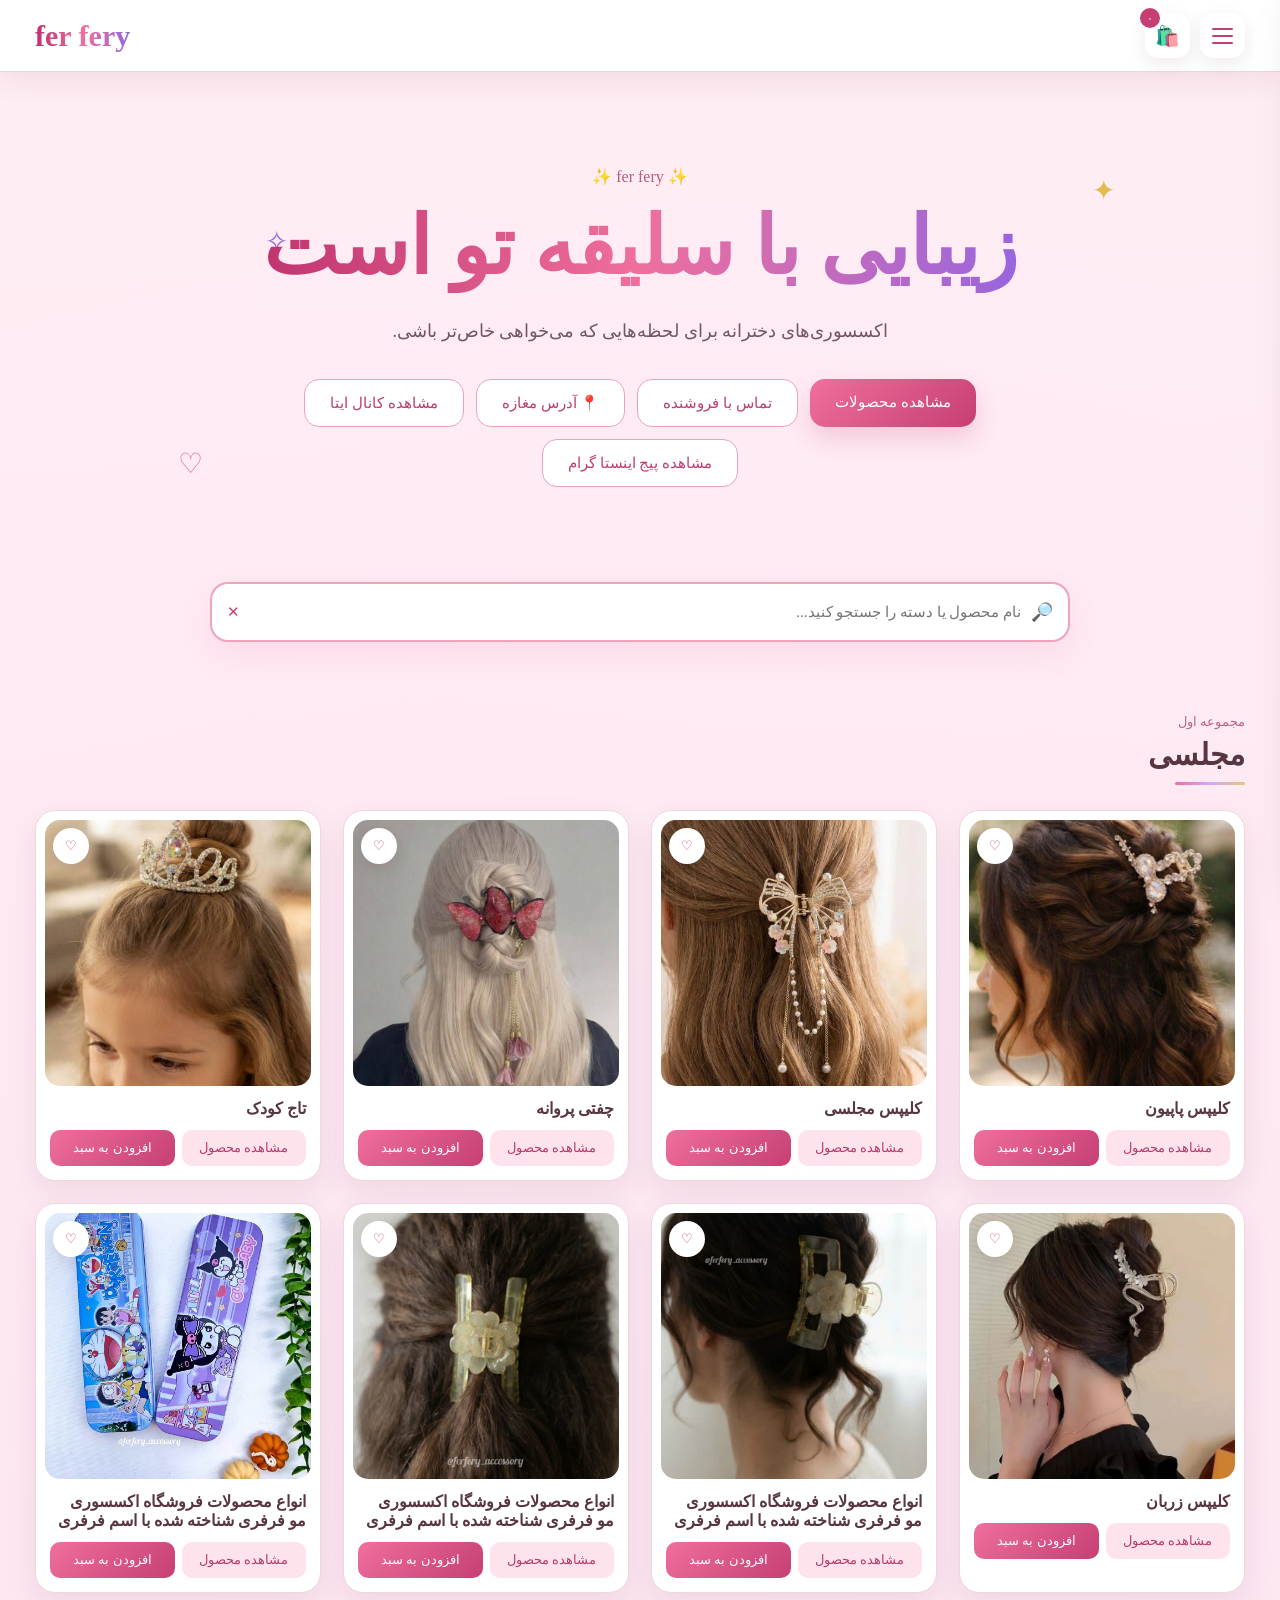
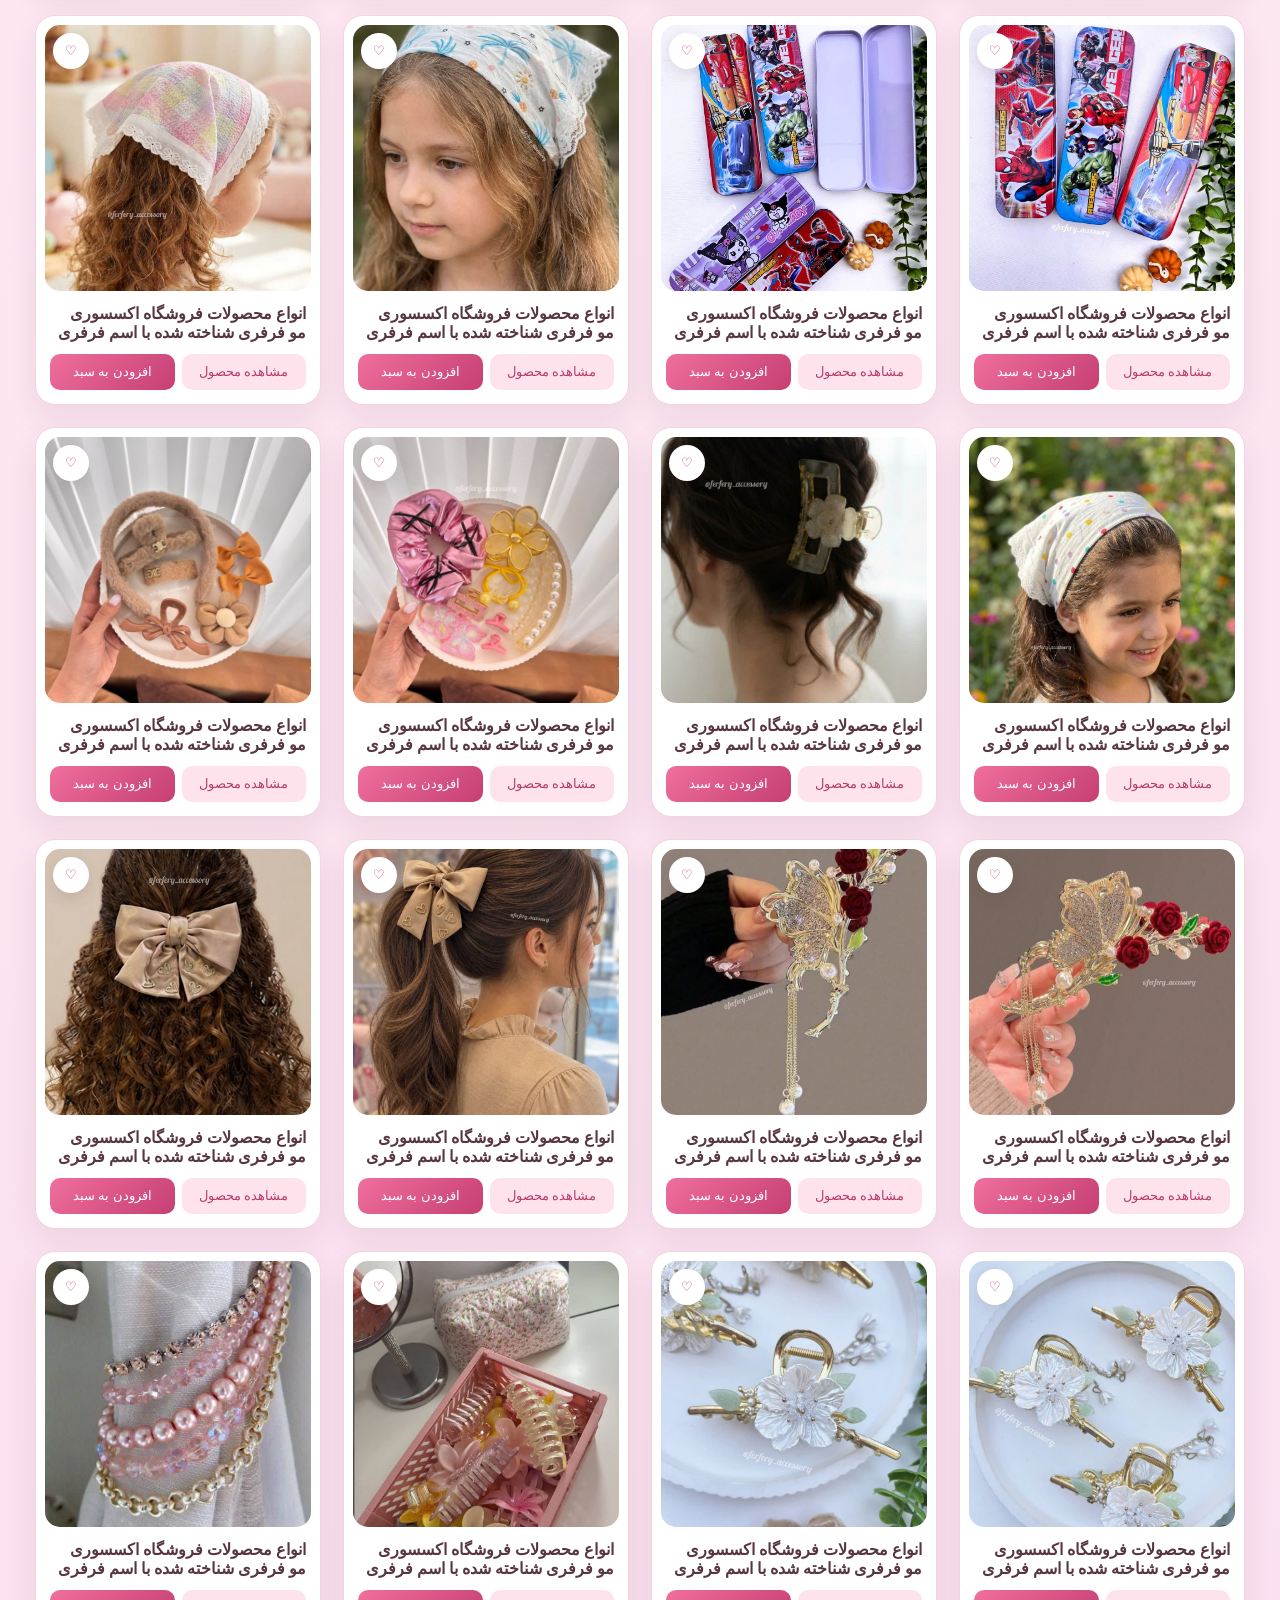
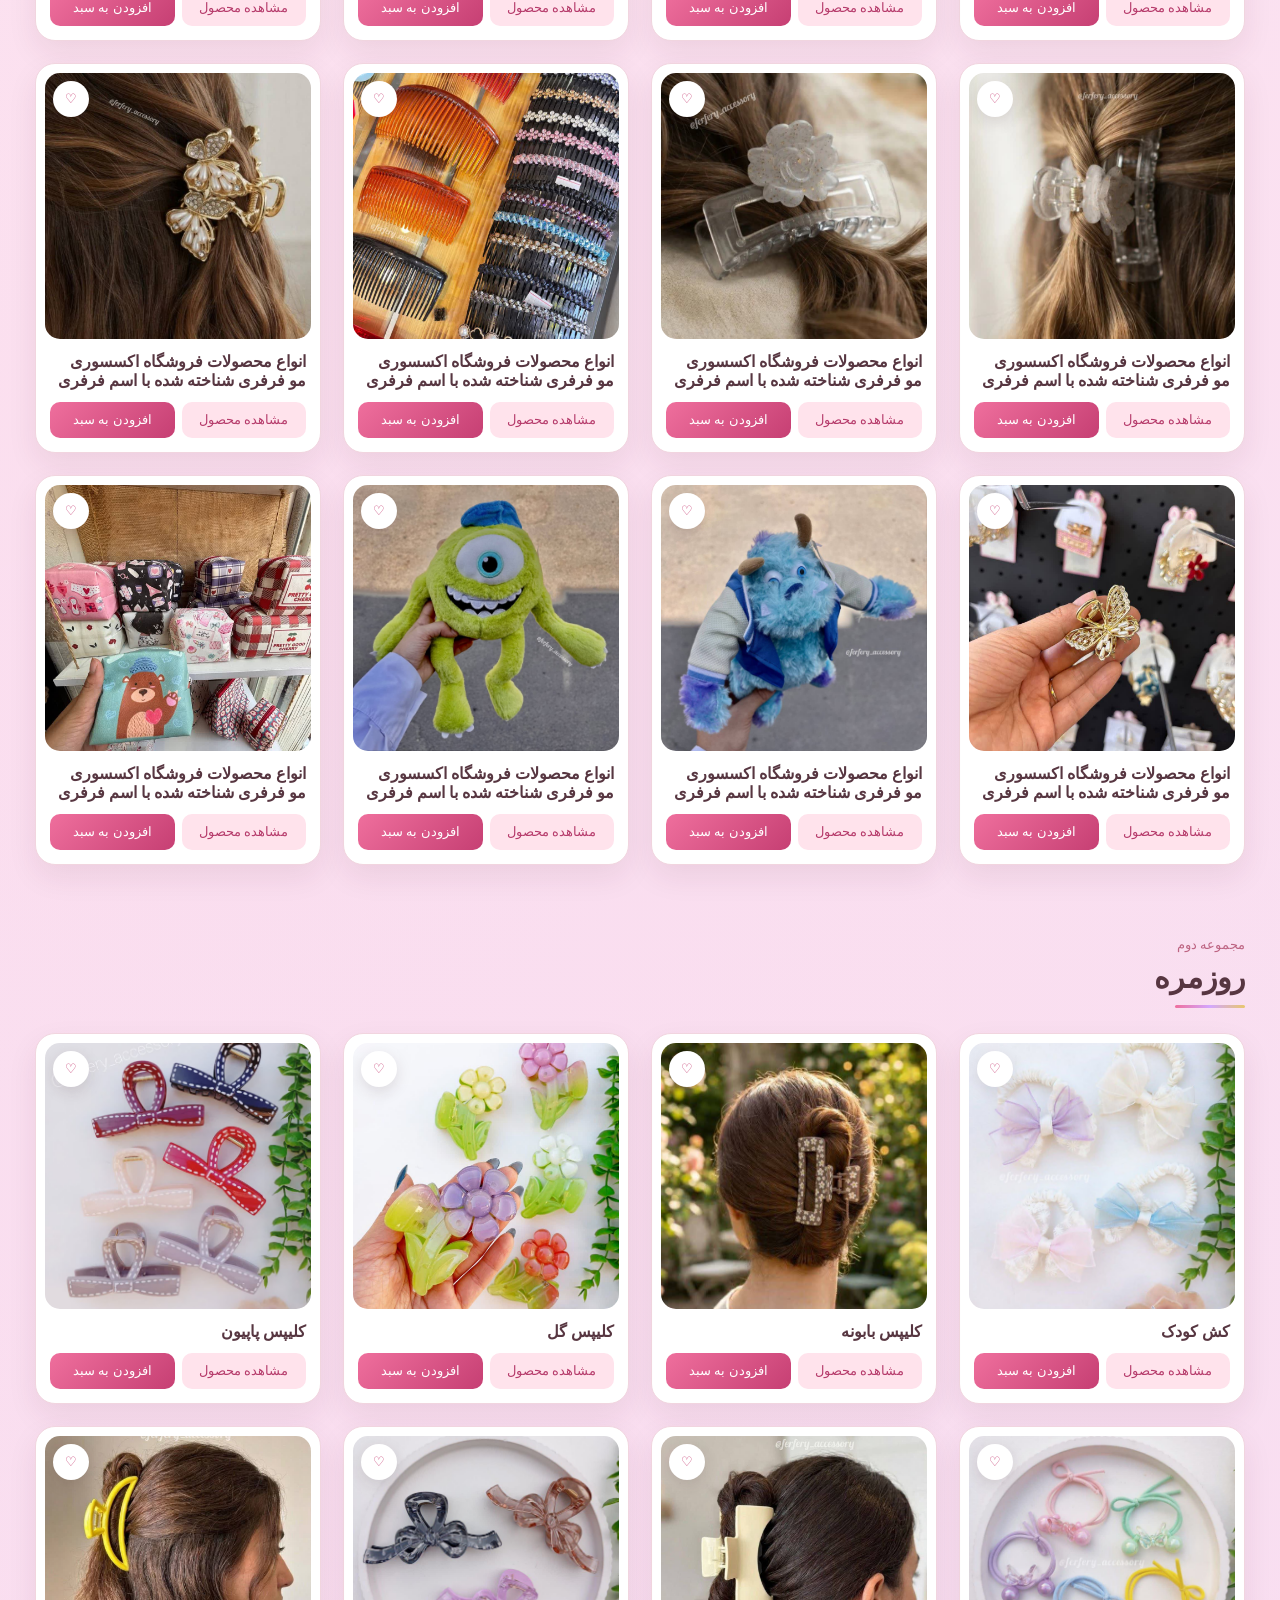
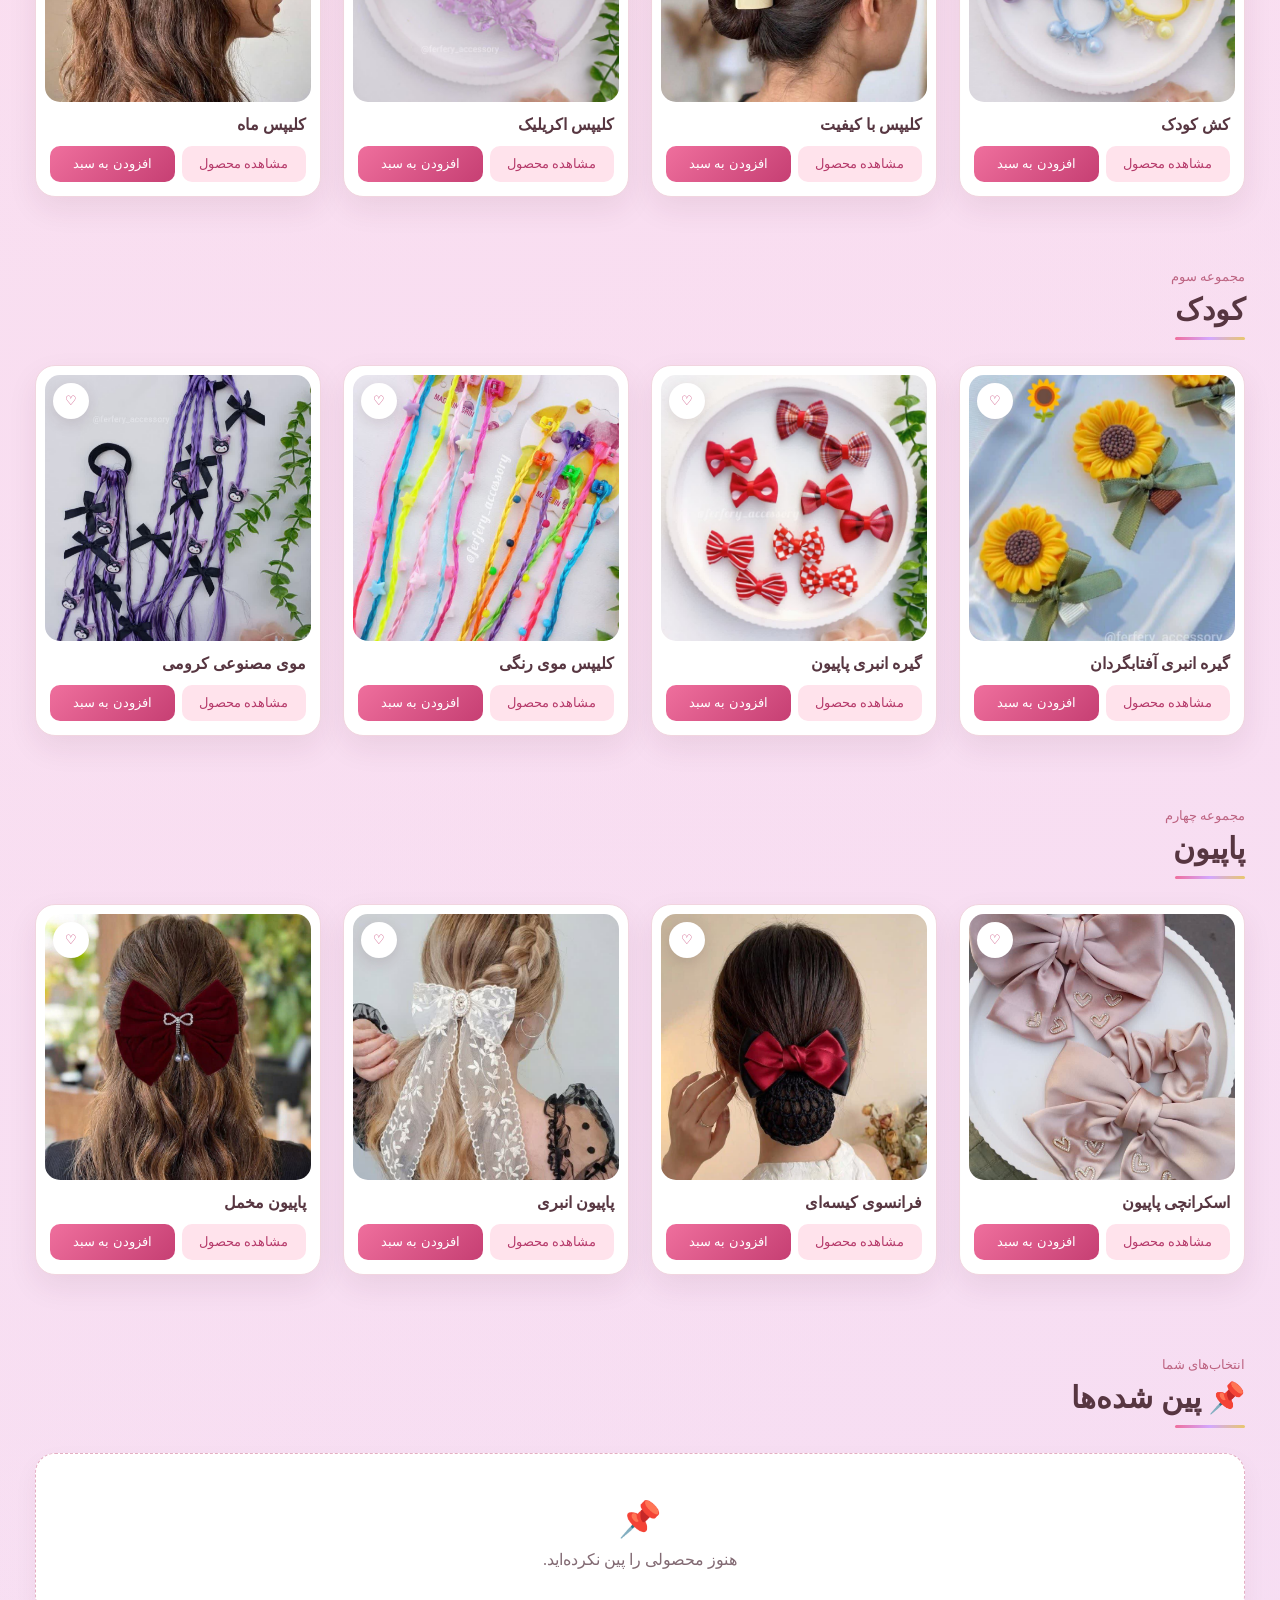
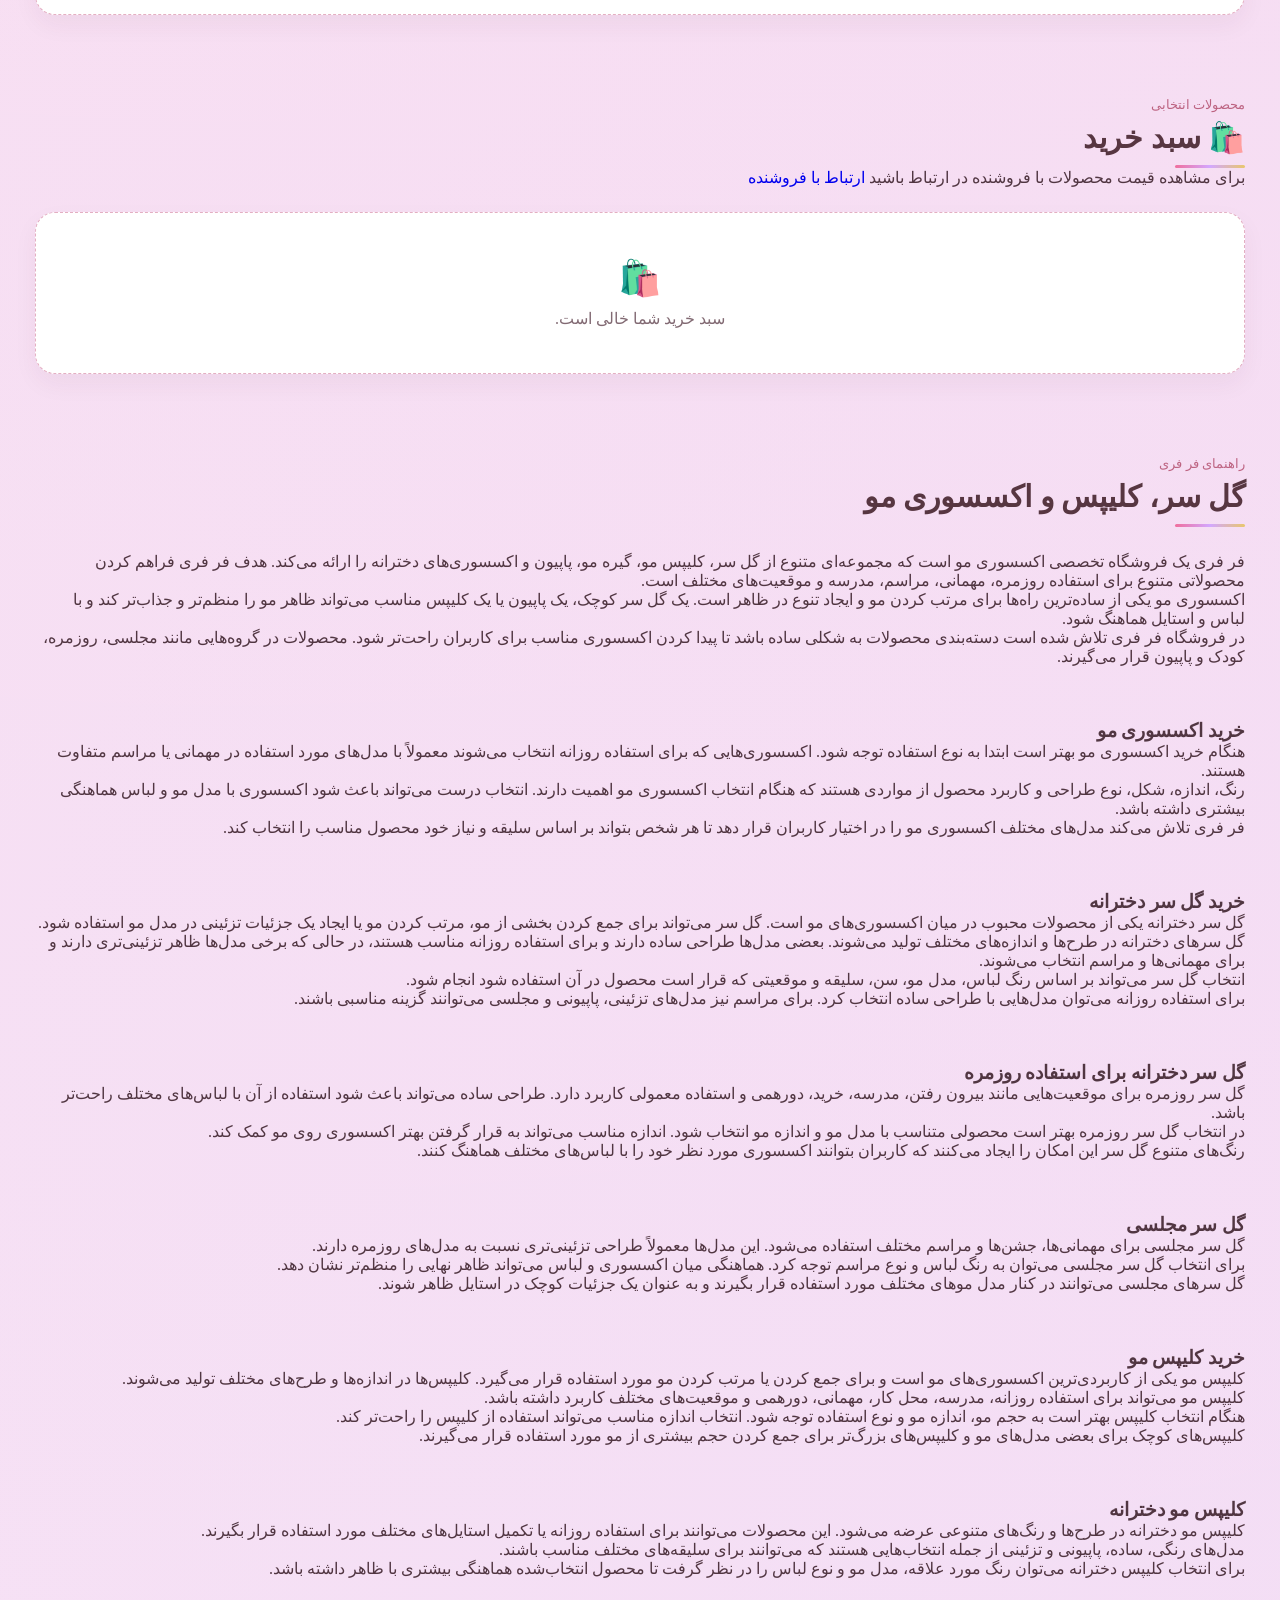
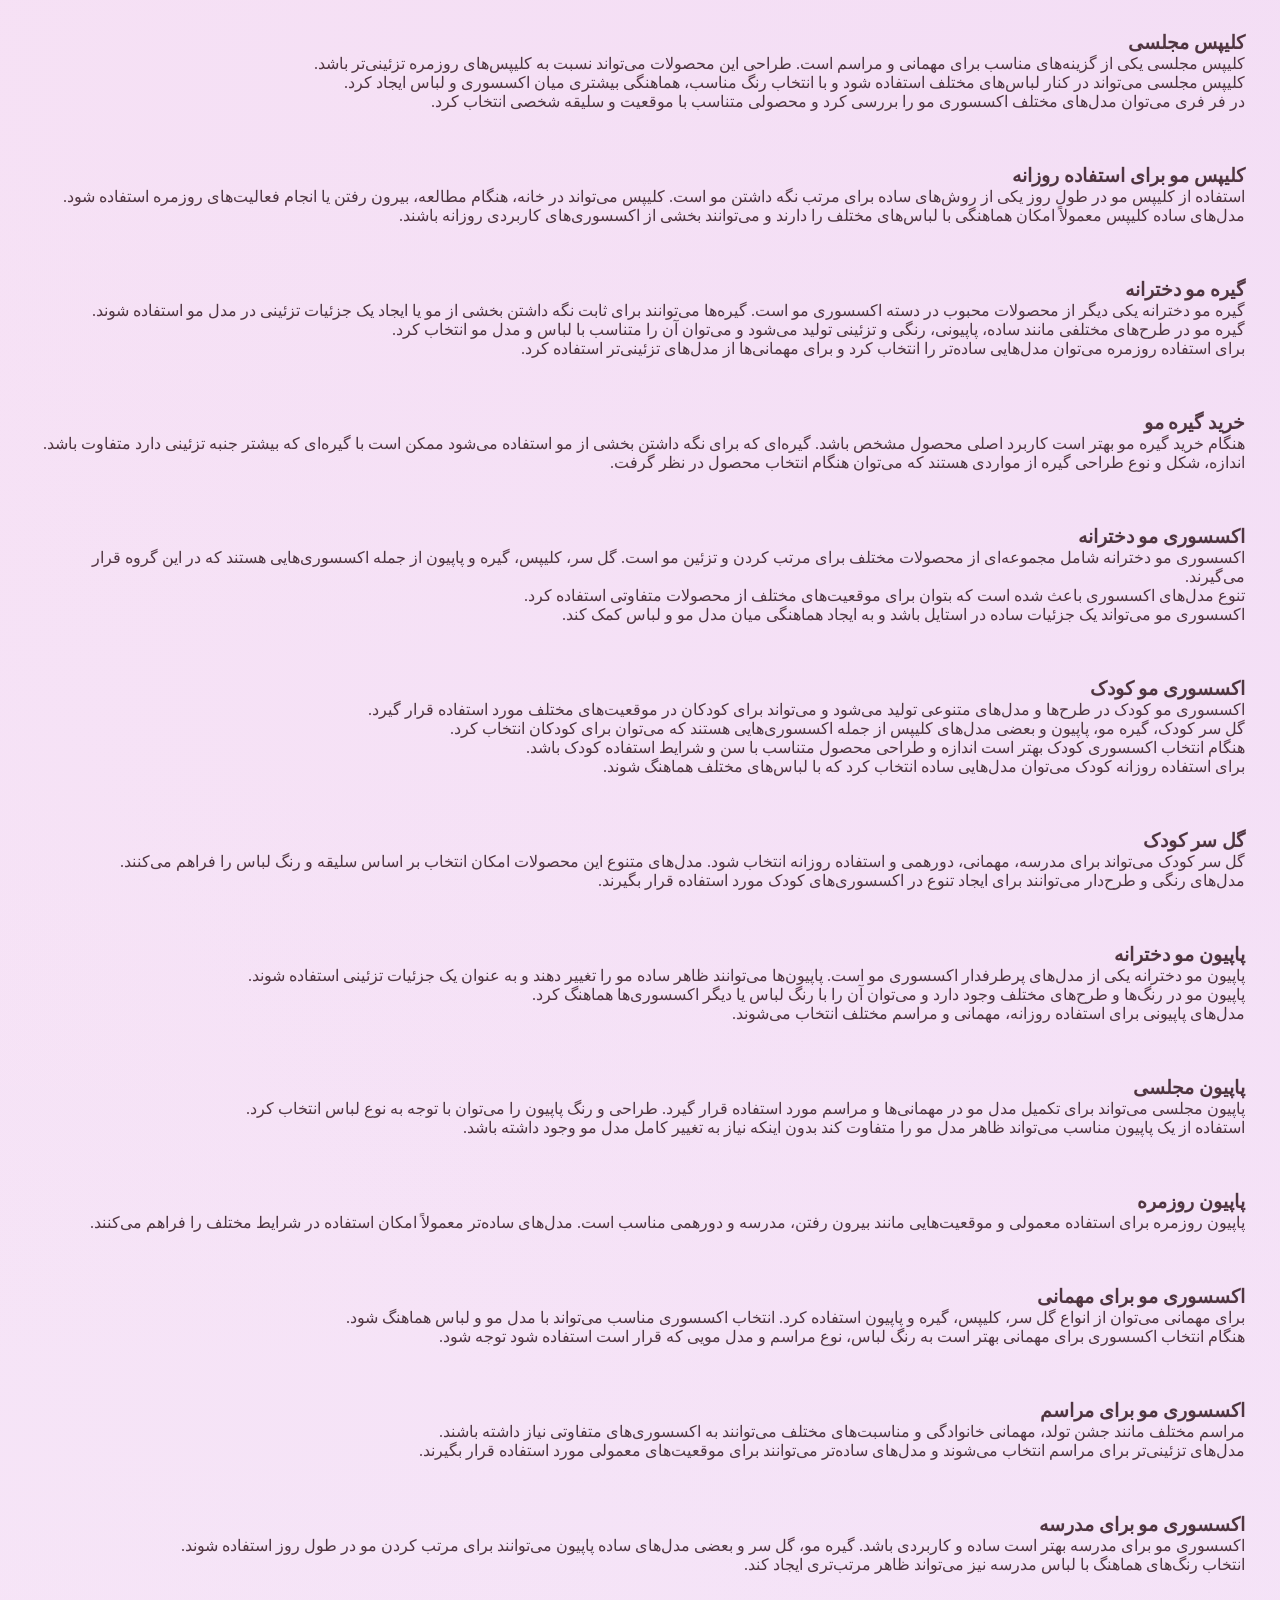
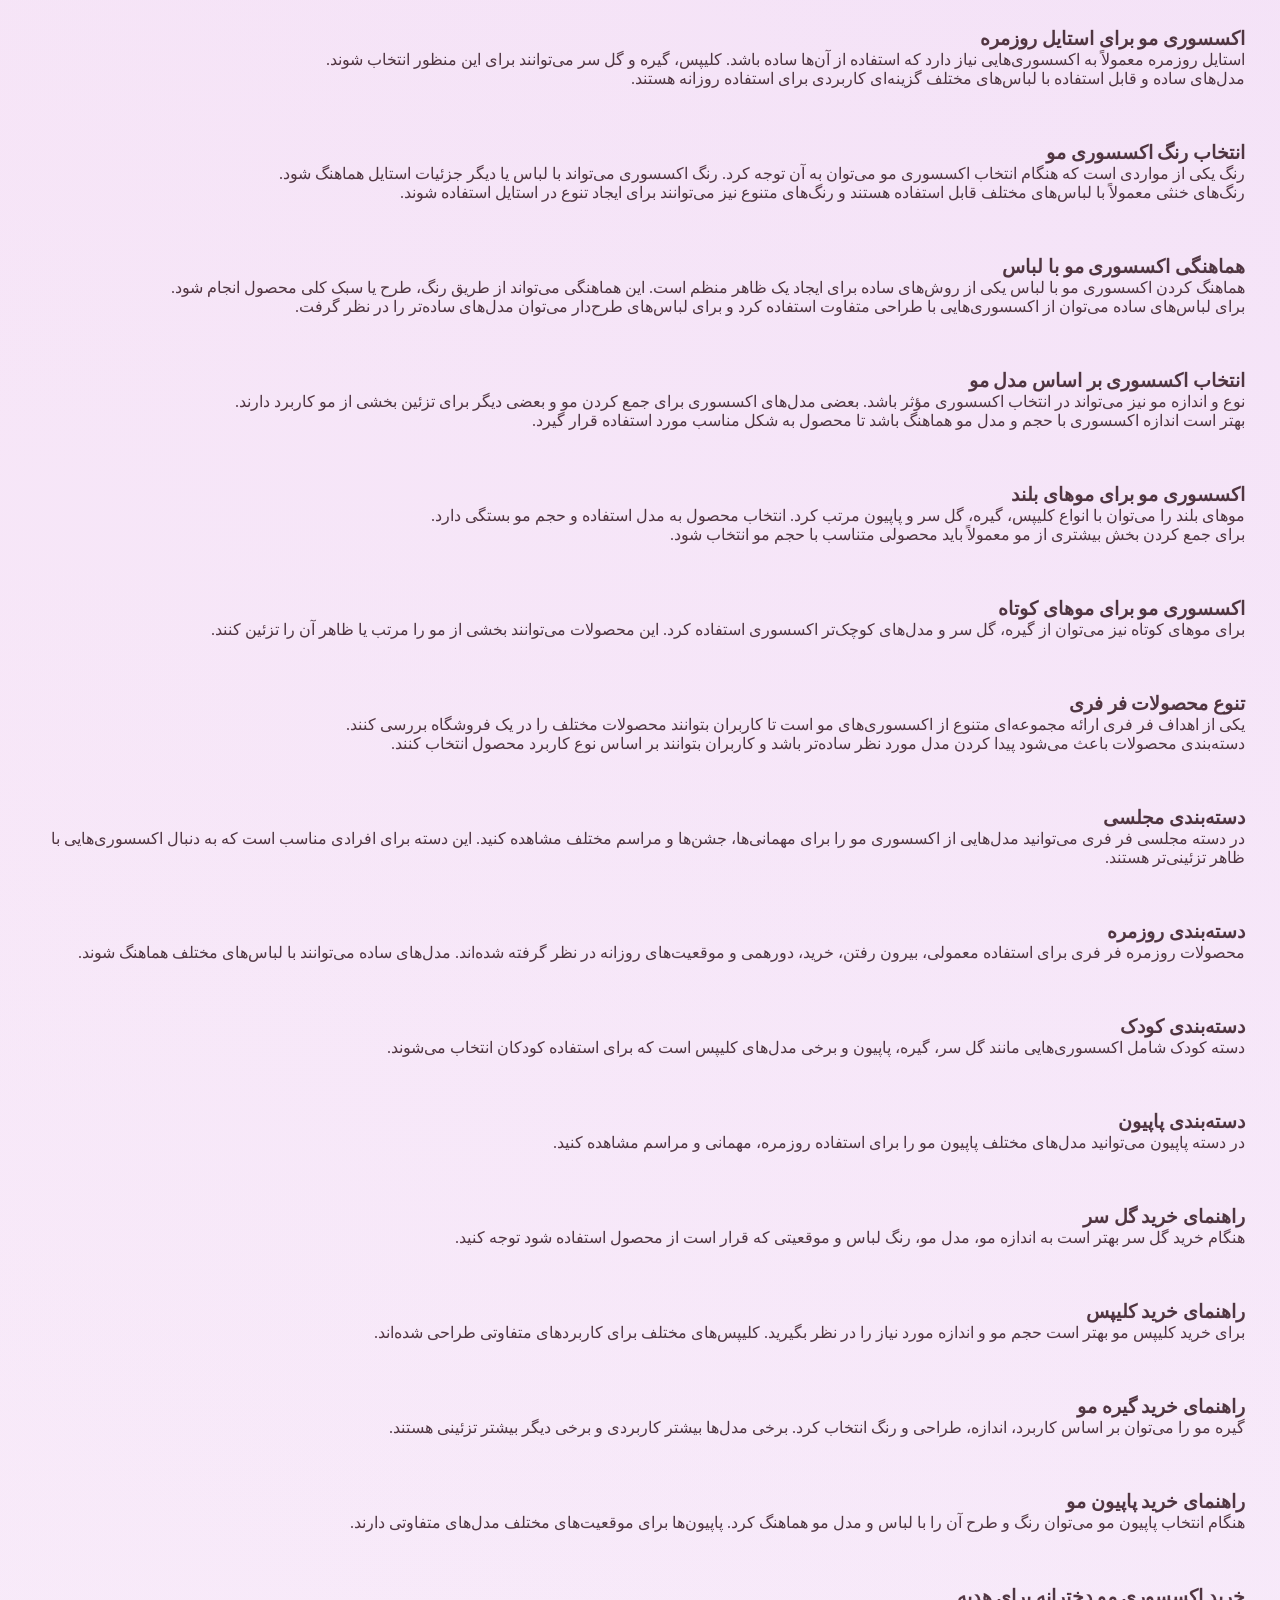
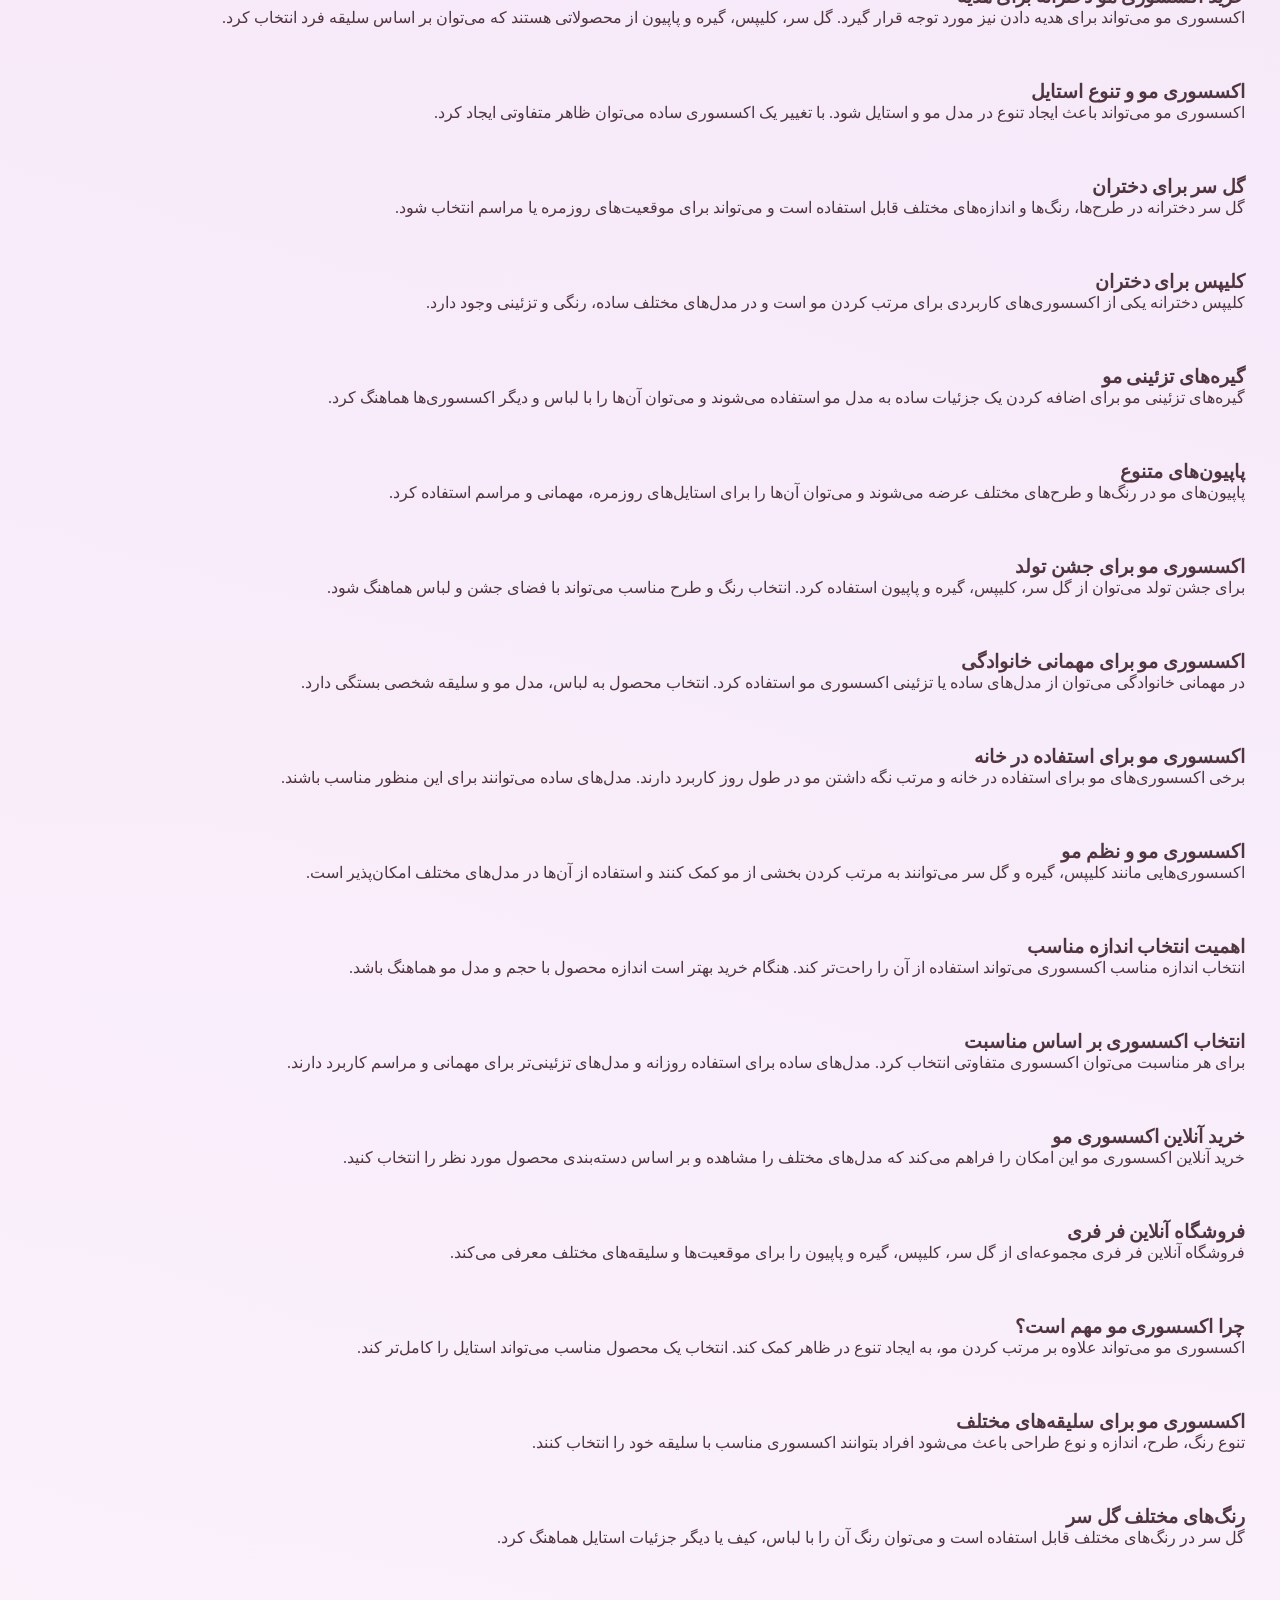
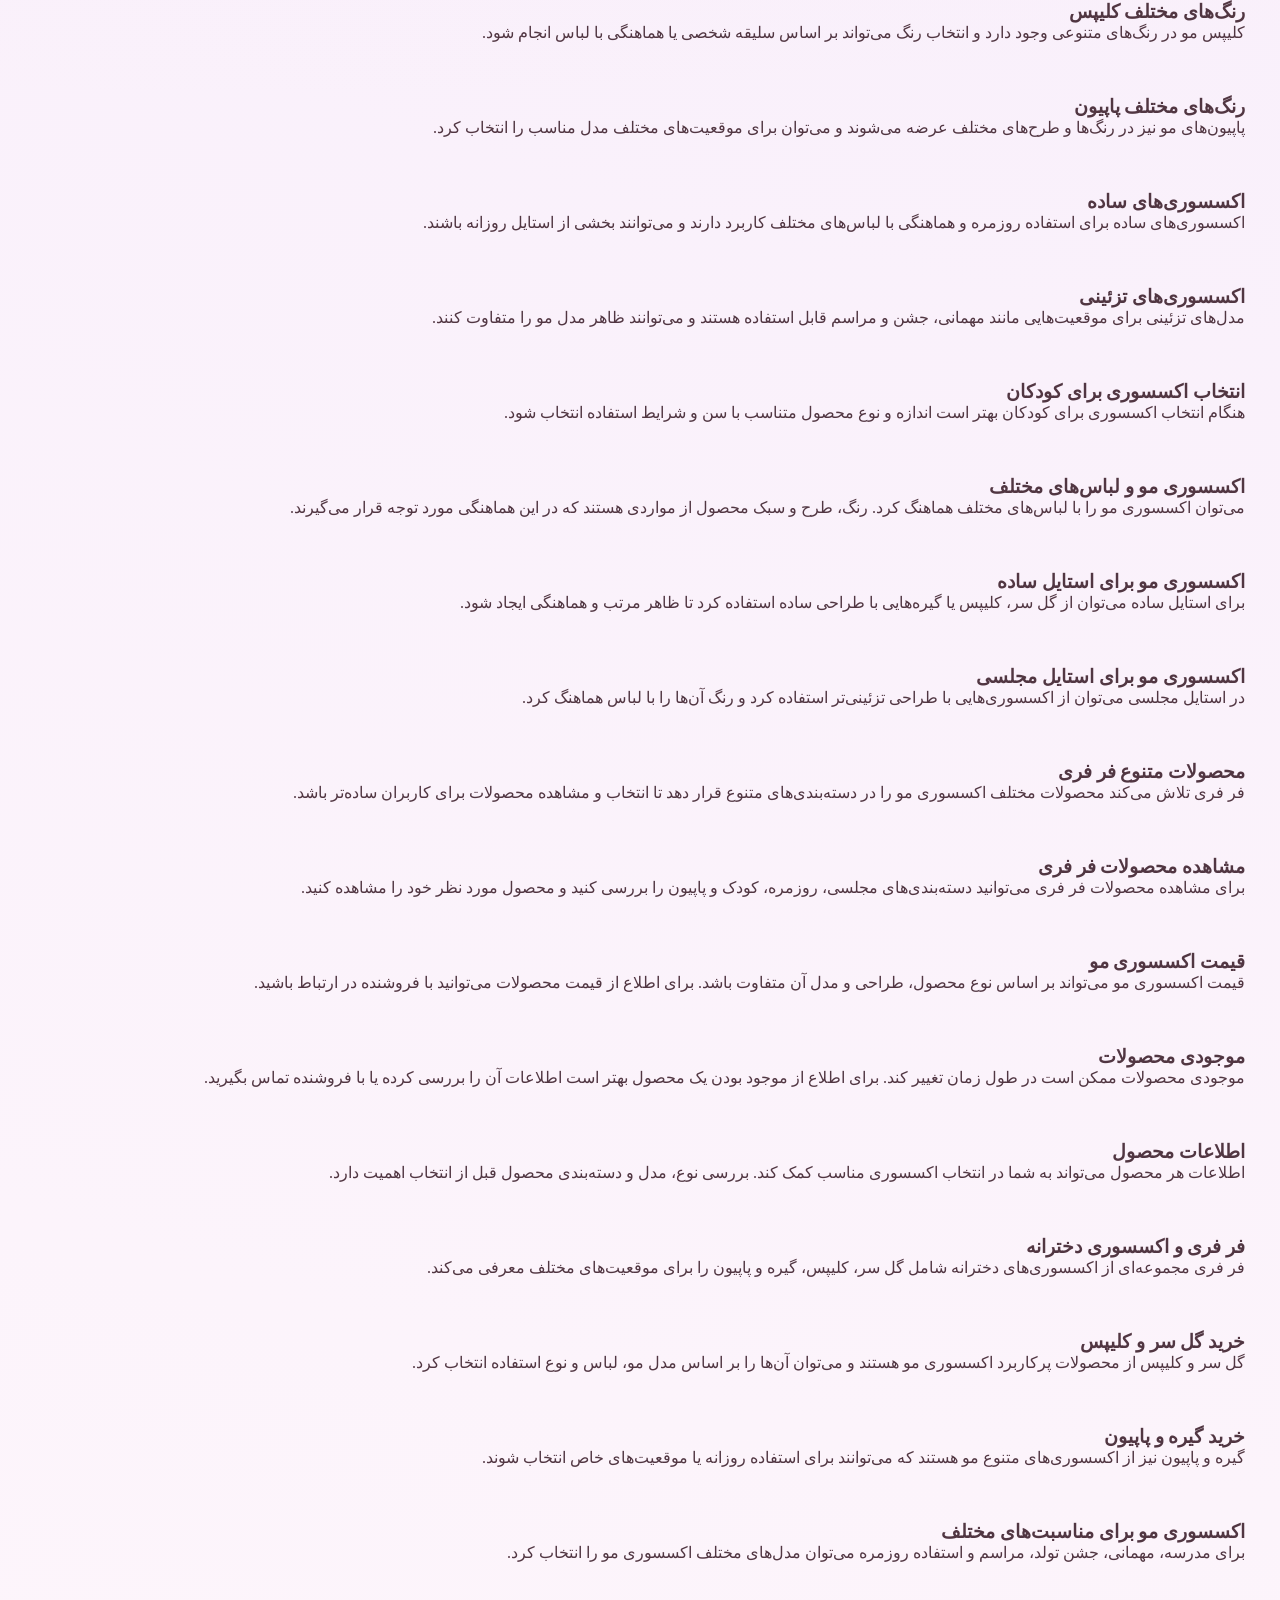
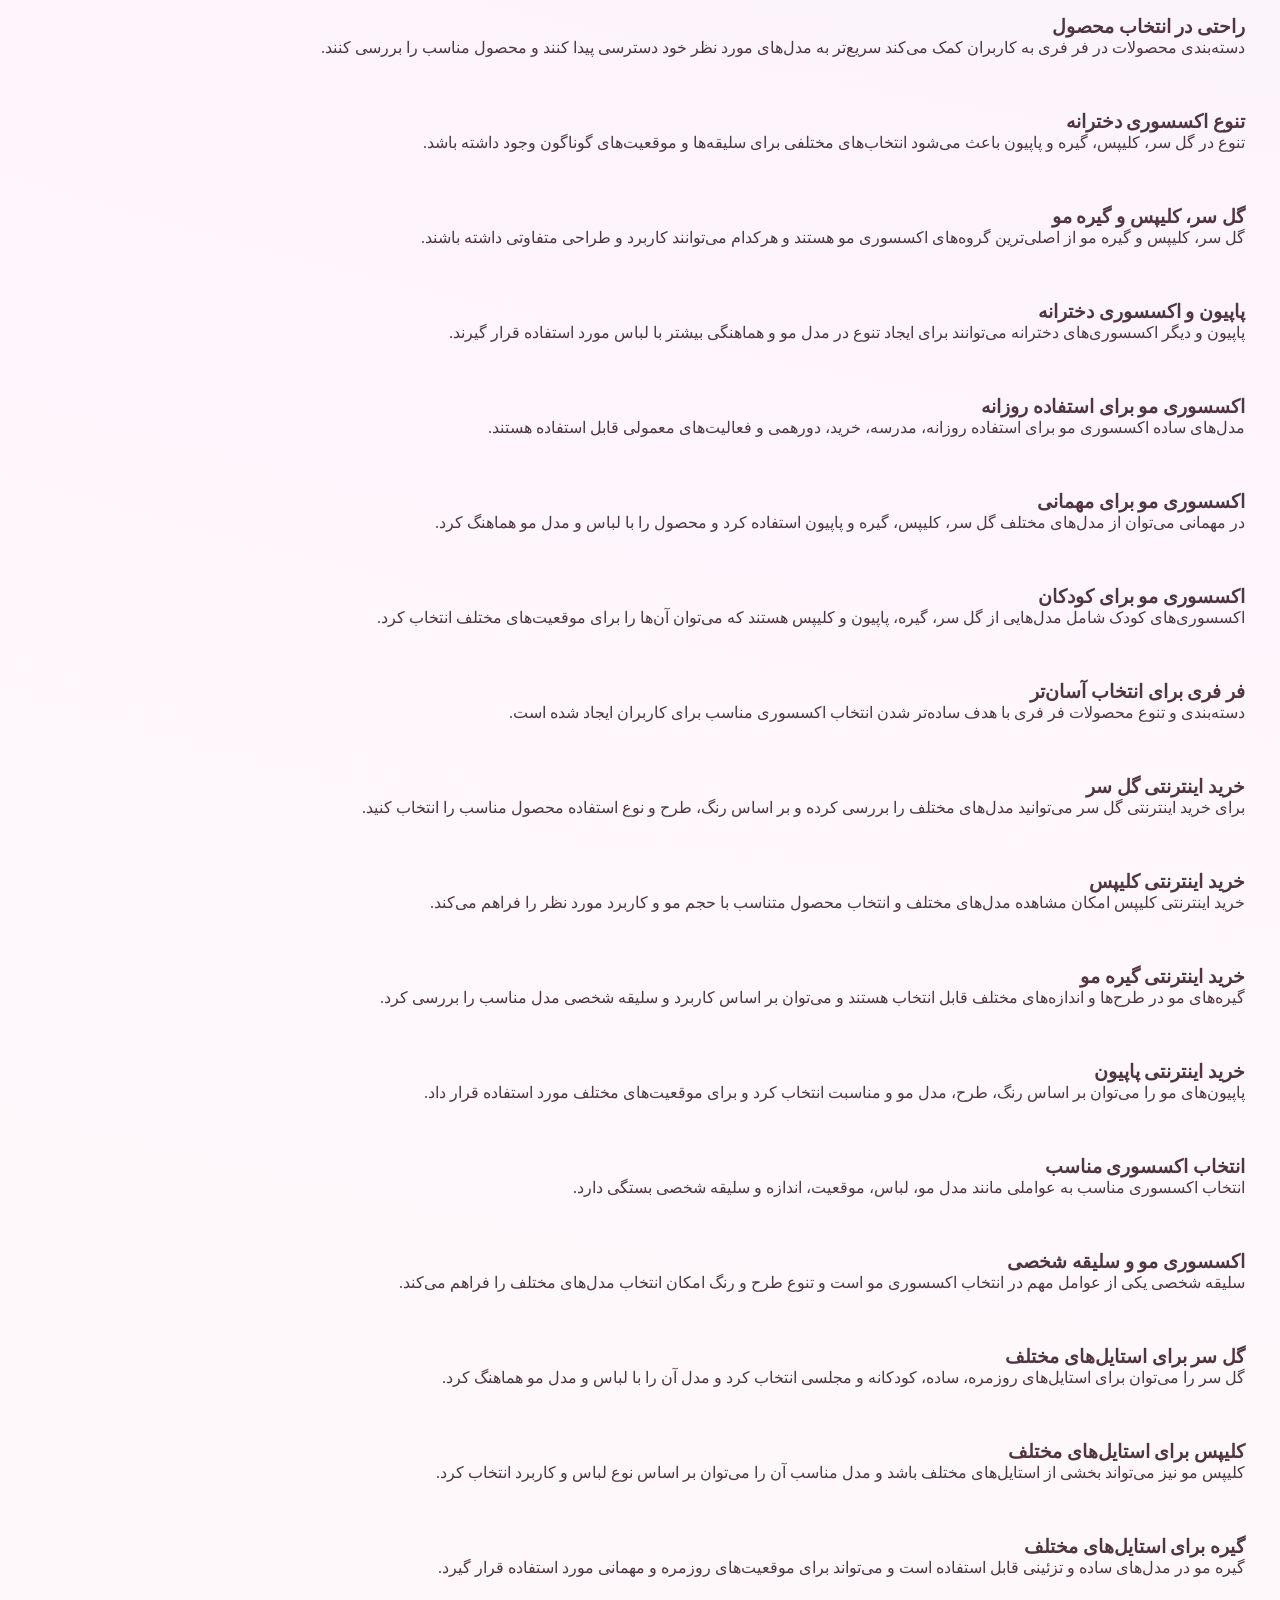
==== index.html @ b242fda7 "Update index.html" ====
<!doctype html>

<html lang="fa" dir="rtl">
  <head>
    <meta charset="UTF-8" />

    <meta
      name="google-site-verification"
      content="ZGyMEgat7gXxbrpZYgUgOczDojLtMx80GL5-FGBv5UA"
    />

    <meta name="viewport" content="width=device-width, initial-scale=1.0" />
 
    <title> فروشگاه فر فری | خرید گل سر، کلیپس و اکسسوری مو فرفری بهترین فروشگاه برای کلیپس و پاپیون</title>

    <meta
      name="description"
      content="فر فری، فروشگاه اکسسوری مو و گل سر دخترانه. مشاهده انواع گل سر، کلیپس مو، گیره مو، پاپیون و اکسسوری‌های مو در مدل‌های مجلسی، روزمره و کودک."
    />

    <meta name="robots" content="index, follow" />

    <meta name="theme-color" content="#ef6f9d" />

    <link rel="stylesheet" href="style.css" />
  </head>

  <body>
    <!-- =========================
       HEADER
  ========================== -->

    <header class="header">
      <nav class="nav">
        <div class="nav-buttons">
          <button
            class="icon-button hamburger"
            id="hamburger"
            aria-label="باز کردن منو"
          >
            <span></span>
            <span></span>
            <span></span>
          </button>

          <button
            class="icon-button cart-button"
            id="cartButton"
            aria-label="سبد خرید"
          >
            🛍️

            <span class="cart-count" id="cartCount"> ۰ </span>
          </button>
        </div>

        <div class="logo">fer fery</div>
      </nav>
    </header>

    <!-- =========================
       SIDE MENU
  ========================== -->

    <div class="overlay" id="overlay"></div>

    <aside class="side-menu" id="sideMenu">
      <div class="menu-top">
        <h2>fer fery</h2>

        <button class="close-menu" id="closeMenu">✕</button>
      </div>

      <div class="menu-links">
        <a class="menu-link" href="#majlesi"> 🎀 مجلسی </a>

        <a class="menu-link" href="#rozmarre"> 🌸 روزمره </a>

        <a class="menu-link" href="#koodak"> 🧸 کودک </a>

        <a class="menu-link" href="#papion"> 🎀 پاپیون </a>

        <div class="menu-divider"></div>

        <a class="menu-link" href="#pinned"> 📌 پین شده‌ها </a>

        <a class="menu-link" href="#cart"> 🛍️ سبد خرید </a>

        <div class="menu-divider"></div>

        <a class="menu-link" href="#address"> 📍 آدرس مغازه </a>

        <a class="menu-link" href="#contact"> 💌 تماس با فروشنده </a>

        <a class="menu-link" href="#eitaa"> 📱 کانال ایتا </a>

        <a class="menu-link" href="#sz"> ارتباط با سازنده </a>
      </div>
    </aside>

    <!-- =========================
       HERO
  ========================== -->

    <section class="hero">
      <div class="decor decor-one">✦</div>

      <div class="decor decor-two">♡</div>

      <div class="decor decor-three">✧</div>

      <div class="hero-content">
        <span class="hero-small"> ✨ fer fery ✨ </span>

        <h1>زیبایی با سلیقه تو است</h1>

        <p>اکسسوری‌های دخترانه برای لحظه‌هایی که می‌خواهی خاص‌تر باشی.</p>

        <div class="hero-buttons">
          <a href="#majlesi" class="hero-btn primary"> مشاهده محصولات </a>

          <a href="#contact" class="hero-btn secondary"> تماس با فروشنده </a>

          <a href="#address" class="hero-btn secondary"> 📍 آدرس مغازه </a>

          <a href="#eitaa" class="hero-btn secondary"> مشاهده کانال ایتا </a>

          <a href="#ens" class="hero-btn secondary"> مشاهده پیج اینستا گرام </a>
        </div>
      </div>
    </section>

    <!-- =========================
       SEARCH
  ========================== -->

    <section class="search-section">
      <div class="search-box">
        <span class="search-icon"> 🔎 </span>

        <input
          id="search"
          type="search"
          placeholder="نام محصول یا دسته را جستجو کنید..."
          autocomplete="off"
        />

        <button
          class="clear-search"
          id="clearSearch"
          aria-label="پاک کردن جستجو"
        >
          ✕
        </button>
      </div>

      <div class="search-results" id="searchResults"></div>
    </section>

    <!-- =========================
       MAIN
  ========================== -->

    <main>
      <!-- =========================
         مجلسی
    ========================== -->

      <section class="products-section" id="majlesi">
        <div class="section-title">
          <small> مجموعه اول </small>

          <h2>مجلسی</h2>
        </div>

        <div class="products-grid" id="majlesiGrid"></div>
      </section>

      <!-- =========================
         روزمره
    ========================== -->

      <section class="products-section" id="rozmarre">
        <div class="section-title">
          <small> مجموعه دوم </small>

          <h2>روزمره</h2>
        </div>

        <div class="products-grid" id="rozmarreGrid"></div>
      </section>

      <!-- =========================
         کودک
    ========================== -->

      <section class="products-section" id="koodak">
        <div class="section-title">
          <small> مجموعه سوم </small>

          <h2>کودک</h2>
        </div>

        <div class="products-grid" id="koodakGrid"></div>
      </section>

      <!-- =========================
         پاپیون
    ========================== -->

      <section class="products-section" id="papion">
        <div class="section-title">
          <small> مجموعه چهارم </small>

          <h2>پاپیون</h2>
        </div>

        <div class="products-grid" id="papionGrid"></div>
      </section>

      <!-- =========================
         PINNED
    ========================== -->

      <section class="special-section" id="pinned">
        <div class="section-title">
          <small> انتخاب‌های شما </small>

          <h2>📌 پین شده‌ها</h2>
        </div>

        <div class="products-grid" id="pinnedGrid"></div>

        <div class="empty" id="emptyPinned">
          <div class="empty-icon">📌</div>

          <p>هنوز محصولی را پین نکرده‌اید.</p>
        </div>
      </section>

      <!-- =========================
         CART
    ========================== -->

      <section class="special-section" id="cart">
        <div class="section-title">
          <small> محصولات انتخابی </small>

          <h2>🛍️ سبد خرید</h2>

          <div class="cart-contact">
            <span> برای مشاهده قیمت محصولات با فروشنده در ارتباط باشید </span>

            <a href="#contact" class="cart-contact-button">
              ارتباط با فروشنده
            </a>
          </div>
        </div>

        <div class="cart-items" id="cartItems"></div>

        <div class="empty" id="emptyCart">
          <div class="empty-icon">🛍️</div>

          <p>سبد خرید شما خالی است.</p>
        </div>
      </section>

      <!-- =========================
         SEO CONTENT
    ========================== -->

      <section class="seo-content" id="seo">
        <div class="section-title">
          <small> راهنمای فر فری </small>

          <h2>گل سر، کلیپس و اکسسوری مو</h2>
        </div>

        <div class="seo-text">
          <p>
            فر فری یک فروشگاه تخصصی اکسسوری مو است که مجموعه‌ای متنوع از گل سر،
            کلیپس مو، گیره مو، پاپیون و اکسسوری‌های دخترانه را ارائه می‌کند. هدف
            فر فری فراهم کردن محصولاتی متنوع برای استفاده روزمره، مهمانی، مراسم،
            مدرسه و موقعیت‌های مختلف است.
          </p>

          <p>
            اکسسوری مو یکی از ساده‌ترین راه‌ها برای مرتب کردن مو و ایجاد تنوع در
            ظاهر است. یک گل سر کوچک، یک پاپیون یا یک کلیپس مناسب می‌تواند ظاهر
            مو را منظم‌تر و جذاب‌تر کند و با لباس و استایل هماهنگ شود.
          </p>

          <p>
            در فروشگاه فر فری تلاش شده است دسته‌بندی محصولات به شکلی ساده باشد
            تا پیدا کردن اکسسوری مناسب برای کاربران راحت‌تر شود. محصولات در
            گروه‌هایی مانند مجلسی، روزمره، کودک و پاپیون قرار می‌گیرند.
          </p>
          <br /><br /><br />
          <h3>خرید اکسسوری مو</h3>

          <p>
            هنگام خرید اکسسوری مو بهتر است ابتدا به نوع استفاده توجه شود.
            اکسسوری‌هایی که برای استفاده روزانه انتخاب می‌شوند معمولاً با
            مدل‌های مورد استفاده در مهمانی یا مراسم متفاوت هستند.
          </p>

          <p>
            رنگ، اندازه، شکل، نوع طراحی و کاربرد محصول از مواردی هستند که هنگام
            انتخاب اکسسوری مو اهمیت دارند. انتخاب درست می‌تواند باعث شود اکسسوری
            با مدل مو و لباس هماهنگی بیشتری داشته باشد.
          </p>

          <p>
            فر فری تلاش می‌کند مدل‌های مختلف اکسسوری مو را در اختیار کاربران
            قرار دهد تا هر شخص بتواند بر اساس سلیقه و نیاز خود محصول مناسب را
            انتخاب کند.
          </p>
          <br /><br /><br />
          <h3>خرید گل سر دخترانه</h3>

          <p>
            گل سر دخترانه یکی از محصولات محبوب در میان اکسسوری‌های مو است. گل سر
            می‌تواند برای جمع کردن بخشی از مو، مرتب کردن مو یا ایجاد یک جزئیات
            تزئینی در مدل مو استفاده شود.
          </p>

          <p>
            گل سرهای دخترانه در طرح‌ها و اندازه‌های مختلف تولید می‌شوند. بعضی
            مدل‌ها طراحی ساده دارند و برای استفاده روزانه مناسب هستند، در حالی
            که برخی مدل‌ها ظاهر تزئینی‌تری دارند و برای مهمانی‌ها و مراسم انتخاب
            می‌شوند.
          </p>

          <p>
            انتخاب گل سر می‌تواند بر اساس رنگ لباس، مدل مو، سن، سلیقه و موقعیتی
            که قرار است محصول در آن استفاده شود انجام شود.
          </p>

          <p>
            برای استفاده روزانه می‌توان مدل‌هایی با طراحی ساده انتخاب کرد. برای
            مراسم نیز مدل‌های تزئینی، پاپیونی و مجلسی می‌توانند گزینه مناسبی
            باشند.
          </p>
          <br /><br /><br />
          <h3>گل سر دخترانه برای استفاده روزمره</h3>

          <p>
            گل سر روزمره برای موقعیت‌هایی مانند بیرون رفتن، مدرسه، خرید، دورهمی
            و استفاده معمولی کاربرد دارد. طراحی ساده می‌تواند باعث شود استفاده
            از آن با لباس‌های مختلف راحت‌تر باشد.
          </p>

          <p>
            در انتخاب گل سر روزمره بهتر است محصولی متناسب با مدل مو و اندازه مو
            انتخاب شود. اندازه مناسب می‌تواند به قرار گرفتن بهتر اکسسوری روی مو
            کمک کند.
          </p>

          <p>
            رنگ‌های متنوع گل سر این امکان را ایجاد می‌کنند که کاربران بتوانند
            اکسسوری مورد نظر خود را با لباس‌های مختلف هماهنگ کنند.
          </p>
          <br /><br /><br />
          <h3>گل سر مجلسی</h3>

          <p>
            گل سر مجلسی برای مهمانی‌ها، جشن‌ها و مراسم مختلف استفاده می‌شود. این
            مدل‌ها معمولاً طراحی تزئینی‌تری نسبت به مدل‌های روزمره دارند.
          </p>

          <p>
            برای انتخاب گل سر مجلسی می‌توان به رنگ لباس و نوع مراسم توجه کرد.
            هماهنگی میان اکسسوری و لباس می‌تواند ظاهر نهایی را منظم‌تر نشان دهد.
          </p>

          <p>
            گل سرهای مجلسی می‌توانند در کنار مدل موهای مختلف مورد استفاده قرار
            بگیرند و به عنوان یک جزئیات کوچک در استایل ظاهر شوند.
          </p>
          <br /><br /><br />
          <h3>خرید کلیپس مو</h3>

          <p>
            کلیپس مو یکی از کاربردی‌ترین اکسسوری‌های مو است و برای جمع کردن یا
            مرتب کردن مو مورد استفاده قرار می‌گیرد. کلیپس‌ها در اندازه‌ها و
            طرح‌های مختلف تولید می‌شوند.
          </p>

          <p>
            کلیپس مو می‌تواند برای استفاده روزانه، مدرسه، محل کار، مهمانی،
            دورهمی و موقعیت‌های مختلف کاربرد داشته باشد.
          </p>

          <p>
            هنگام انتخاب کلیپس بهتر است به حجم مو، اندازه مو و نوع استفاده توجه
            شود. انتخاب اندازه مناسب می‌تواند استفاده از کلیپس را راحت‌تر کند.
          </p>

          <p>
            کلیپس‌های کوچک برای بعضی مدل‌های مو و کلیپس‌های بزرگ‌تر برای جمع
            کردن حجم بیشتری از مو مورد استفاده قرار می‌گیرند.
          </p>
          <br /><br /><br />
          <h3>کلیپس مو دخترانه</h3>

          <p>
            کلیپس مو دخترانه در طرح‌ها و رنگ‌های متنوعی عرضه می‌شود. این محصولات
            می‌توانند برای استفاده روزانه یا تکمیل استایل‌های مختلف مورد استفاده
            قرار بگیرند.
          </p>

          <p>
            مدل‌های رنگی، ساده، پاپیونی و تزئینی از جمله انتخاب‌هایی هستند که
            می‌توانند برای سلیقه‌های مختلف مناسب باشند.
          </p>

          <p>
            برای انتخاب کلیپس دخترانه می‌توان رنگ مورد علاقه، مدل مو و نوع لباس
            را در نظر گرفت تا محصول انتخاب‌شده هماهنگی بیشتری با ظاهر داشته
            باشد.
          </p>
          <br /><br /><br />
          <h3>کلیپس مجلسی</h3>

          <p>
            کلیپس مجلسی یکی از گزینه‌های مناسب برای مهمانی و مراسم است. طراحی
            این محصولات می‌تواند نسبت به کلیپس‌های روزمره تزئینی‌تر باشد.
          </p>

          <p>
            کلیپس مجلسی می‌تواند در کنار لباس‌های مختلف استفاده شود و با انتخاب
            رنگ مناسب، هماهنگی بیشتری میان اکسسوری و لباس ایجاد کرد.
          </p>

          <p>
            در فر فری می‌توان مدل‌های مختلف اکسسوری مو را بررسی کرد و محصولی
            متناسب با موقعیت و سلیقه شخصی انتخاب کرد.
          </p>
          <br /><br /><br />
          <h3>کلیپس مو برای استفاده روزانه</h3>

          <p>
            استفاده از کلیپس مو در طول روز یکی از روش‌های ساده برای مرتب نگه
            داشتن مو است. کلیپس می‌تواند در خانه، هنگام مطالعه، بیرون رفتن یا
            انجام فعالیت‌های روزمره استفاده شود.
          </p>

          <p>
            مدل‌های ساده کلیپس معمولاً امکان هماهنگی با لباس‌های مختلف را دارند
            و می‌توانند بخشی از اکسسوری‌های کاربردی روزانه باشند.
          </p>
          <br /><br /><br />
          <h3>گیره مو دخترانه</h3>

          <p>
            گیره مو دخترانه یکی دیگر از محصولات محبوب در دسته اکسسوری مو است.
            گیره‌ها می‌توانند برای ثابت نگه داشتن بخشی از مو یا ایجاد یک جزئیات
            تزئینی در مدل مو استفاده شوند.
          </p>

          <p>
            گیره مو در طرح‌های مختلفی مانند ساده، پاپیونی، رنگی و تزئینی تولید
            می‌شود و می‌توان آن را متناسب با لباس و مدل مو انتخاب کرد.
          </p>

          <p>
            برای استفاده روزمره می‌توان مدل‌هایی ساده‌تر را انتخاب کرد و برای
            مهمانی‌ها از مدل‌های تزئینی‌تر استفاده کرد.
          </p>
          <br /><br /><br />
          <h3>خرید گیره مو</h3>

          <p>
            هنگام خرید گیره مو بهتر است کاربرد اصلی محصول مشخص باشد. گیره‌ای که
            برای نگه داشتن بخشی از مو استفاده می‌شود ممکن است با گیره‌ای که
            بیشتر جنبه تزئینی دارد متفاوت باشد.
          </p>

          <p>
            اندازه، شکل و نوع طراحی گیره از مواردی هستند که می‌توان هنگام انتخاب
            محصول در نظر گرفت.
          </p>
          <br /><br /><br />
          <h3>اکسسوری مو دخترانه</h3>

          <p>
            اکسسوری مو دخترانه شامل مجموعه‌ای از محصولات مختلف برای مرتب کردن و
            تزئین مو است. گل سر، کلیپس، گیره و پاپیون از جمله اکسسوری‌هایی هستند
            که در این گروه قرار می‌گیرند.
          </p>

          <p>
            تنوع مدل‌های اکسسوری باعث شده است که بتوان برای موقعیت‌های مختلف از
            محصولات متفاوتی استفاده کرد.
          </p>

          <p>
            اکسسوری مو می‌تواند یک جزئیات ساده در استایل باشد و به ایجاد هماهنگی
            میان مدل مو و لباس کمک کند.
          </p>
          <br /><br /><br />
          <h3>اکسسوری مو کودک</h3>

          <p>
            اکسسوری مو کودک در طرح‌ها و مدل‌های متنوعی تولید می‌شود و می‌تواند
            برای کودکان در موقعیت‌های مختلف مورد استفاده قرار گیرد.
          </p>

          <p>
            گل سر کودک، گیره مو، پاپیون و بعضی مدل‌های کلیپس از جمله
            اکسسوری‌هایی هستند که می‌توان برای کودکان انتخاب کرد.
          </p>

          <p>
            هنگام انتخاب اکسسوری کودک بهتر است اندازه و طراحی محصول متناسب با سن
            و شرایط استفاده کودک باشد.
          </p>

          <p>
            برای استفاده روزانه کودک می‌توان مدل‌هایی ساده انتخاب کرد که با
            لباس‌های مختلف هماهنگ شوند.
          </p>
          <br /><br /><br />
          <h3>گل سر کودک</h3>

          <p>
            گل سر کودک می‌تواند برای مدرسه، مهمانی، دورهمی و استفاده روزانه
            انتخاب شود. مدل‌های متنوع این محصولات امکان انتخاب بر اساس سلیقه و
            رنگ لباس را فراهم می‌کنند.
          </p>

          <p>
            مدل‌های رنگی و طرح‌دار می‌توانند برای ایجاد تنوع در اکسسوری‌های کودک
            مورد استفاده قرار بگیرند.
          </p>
          <br /><br /><br />
          <h3>پاپیون مو دخترانه</h3>

          <p>
            پاپیون مو دخترانه یکی از مدل‌های پرطرفدار اکسسوری مو است. پاپیون‌ها
            می‌توانند ظاهر ساده مو را تغییر دهند و به عنوان یک جزئیات تزئینی
            استفاده شوند.
          </p>

          <p>
            پاپیون مو در رنگ‌ها و طرح‌های مختلف وجود دارد و می‌توان آن را با رنگ
            لباس یا دیگر اکسسوری‌ها هماهنگ کرد.
          </p>

          <p>
            مدل‌های پاپیونی برای استفاده روزانه، مهمانی و مراسم مختلف انتخاب
            می‌شوند.
          </p>
          <br /><br /><br />
          <h3>پاپیون مجلسی</h3>

          <p>
            پاپیون مجلسی می‌تواند برای تکمیل مدل مو در مهمانی‌ها و مراسم مورد
            استفاده قرار گیرد. طراحی و رنگ پاپیون را می‌توان با توجه به نوع لباس
            انتخاب کرد.
          </p>

          <p>
            استفاده از یک پاپیون مناسب می‌تواند ظاهر مدل مو را متفاوت کند بدون
            اینکه نیاز به تغییر کامل مدل مو وجود داشته باشد.
          </p>
          <br /><br /><br />
          <h3>پاپیون روزمره</h3>

          <p>
            پاپیون روزمره برای استفاده معمولی و موقعیت‌هایی مانند بیرون رفتن،
            مدرسه و دورهمی مناسب است. مدل‌های ساده‌تر معمولاً امکان استفاده در
            شرایط مختلف را فراهم می‌کنند.
          </p>
          <br /><br /><br />
          <h3>اکسسوری مو برای مهمانی</h3>

          <p>
            برای مهمانی می‌توان از انواع گل سر، کلیپس، گیره و پاپیون استفاده
            کرد. انتخاب اکسسوری مناسب می‌تواند با مدل مو و لباس هماهنگ شود.
          </p>

          <p>
            هنگام انتخاب اکسسوری برای مهمانی بهتر است به رنگ لباس، نوع مراسم و
            مدل مویی که قرار است استفاده شود توجه شود.
          </p>
          <br /><br /><br />
          <h3>اکسسوری مو برای مراسم</h3>

          <p>
            مراسم مختلف مانند جشن تولد، مهمانی خانوادگی و مناسبت‌های مختلف
            می‌توانند به اکسسوری‌های متفاوتی نیاز داشته باشند.
          </p>

          <p>
            مدل‌های تزئینی‌تر برای مراسم انتخاب می‌شوند و مدل‌های ساده‌تر
            می‌توانند برای موقعیت‌های معمولی مورد استفاده قرار بگیرند.
          </p>
          <br /><br /><br />
          <h3>اکسسوری مو برای مدرسه</h3>

          <p>
            اکسسوری مو برای مدرسه بهتر است ساده و کاربردی باشد. گیره مو، گل سر و
            بعضی مدل‌های ساده پاپیون می‌توانند برای مرتب کردن مو در طول روز
            استفاده شوند.
          </p>

          <p>
            انتخاب رنگ‌های هماهنگ با لباس مدرسه نیز می‌تواند ظاهر مرتب‌تری ایجاد
            کند.
          </p>
          <br /><br /><br />
          <h3>اکسسوری مو برای استایل روزمره</h3>

          <p>
            استایل روزمره معمولاً به اکسسوری‌هایی نیاز دارد که استفاده از آن‌ها
            ساده باشد. کلیپس، گیره و گل سر می‌توانند برای این منظور انتخاب شوند.
          </p>

          <p>
            مدل‌های ساده و قابل استفاده با لباس‌های مختلف گزینه‌ای کاربردی برای
            استفاده روزانه هستند.
          </p>
          <br /><br /><br />
          <h3>انتخاب رنگ اکسسوری مو</h3>

          <p>
            رنگ یکی از مواردی است که هنگام انتخاب اکسسوری مو می‌توان به آن توجه
            کرد. رنگ اکسسوری می‌تواند با لباس یا دیگر جزئیات استایل هماهنگ شود.
          </p>

          <p>
            رنگ‌های خنثی معمولاً با لباس‌های مختلف قابل استفاده هستند و رنگ‌های
            متنوع نیز می‌توانند برای ایجاد تنوع در استایل استفاده شوند.
          </p>
          <br /><br /><br />
          <h3>هماهنگی اکسسوری مو با لباس</h3>

          <p>
            هماهنگ کردن اکسسوری مو با لباس یکی از روش‌های ساده برای ایجاد یک
            ظاهر منظم است. این هماهنگی می‌تواند از طریق رنگ، طرح یا سبک کلی
            محصول انجام شود.
          </p>

          <p>
            برای لباس‌های ساده می‌توان از اکسسوری‌هایی با طراحی متفاوت استفاده
            کرد و برای لباس‌های طرح‌دار می‌توان مدل‌های ساده‌تر را در نظر گرفت.
          </p>
          <br /><br /><br />
          <h3>انتخاب اکسسوری بر اساس مدل مو</h3>

          <p>
            نوع و اندازه مو نیز می‌تواند در انتخاب اکسسوری مؤثر باشد. بعضی
            مدل‌های اکسسوری برای جمع کردن مو و بعضی دیگر برای تزئین بخشی از مو
            کاربرد دارند.
          </p>

          <p>
            بهتر است اندازه اکسسوری با حجم و مدل مو هماهنگ باشد تا محصول به شکل
            مناسب مورد استفاده قرار گیرد.
          </p>
          <br /><br /><br />
          <h3>اکسسوری مو برای موهای بلند</h3>

          <p>
            موهای بلند را می‌توان با انواع کلیپس، گیره، گل سر و پاپیون مرتب کرد.
            انتخاب محصول به مدل استفاده و حجم مو بستگی دارد.
          </p>

          <p>
            برای جمع کردن بخش بیشتری از مو معمولاً باید محصولی متناسب با حجم مو
            انتخاب شود.
          </p>
          <br /><br /><br />
          <h3>اکسسوری مو برای موهای کوتاه</h3>

          <p>
            برای موهای کوتاه نیز می‌توان از گیره، گل سر و مدل‌های کوچک‌تر
            اکسسوری استفاده کرد. این محصولات می‌توانند بخشی از مو را مرتب یا
            ظاهر آن را تزئین کنند.
          </p>
          <br /><br /><br />
          <h3>تنوع محصولات فر فری</h3>

          <p>
            یکی از اهداف فر فری ارائه مجموعه‌ای متنوع از اکسسوری‌های مو است تا
            کاربران بتوانند محصولات مختلف را در یک فروشگاه بررسی کنند.
          </p>

          <p>
            دسته‌بندی محصولات باعث می‌شود پیدا کردن مدل مورد نظر ساده‌تر باشد و
            کاربران بتوانند بر اساس نوع کاربرد محصول انتخاب کنند.
          </p>

          <br /><br /><br />

          <h3>دسته‌بندی مجلسی</h3>

          <p>
            در دسته مجلسی فر فری می‌توانید مدل‌هایی از اکسسوری مو را برای
            مهمانی‌ها، جشن‌ها و مراسم مختلف مشاهده کنید. این دسته برای افرادی
            مناسب است که به دنبال اکسسوری‌هایی با ظاهر تزئینی‌تر هستند.
          </p>

          <br /><br /><br />

          <h3>دسته‌بندی روزمره</h3>

          <p>
            محصولات روزمره فر فری برای استفاده معمولی، بیرون رفتن، خرید، دورهمی
            و موقعیت‌های روزانه در نظر گرفته شده‌اند. مدل‌های ساده می‌توانند با
            لباس‌های مختلف هماهنگ شوند.
          </p>

          <br /><br /><br />

          <h3>دسته‌بندی کودک</h3>

          <p>
            دسته کودک شامل اکسسوری‌هایی مانند گل سر، گیره، پاپیون و برخی مدل‌های
            کلیپس است که برای استفاده کودکان انتخاب می‌شوند.
          </p>

          <br /><br /><br />

          <h3>دسته‌بندی پاپیون</h3>

          <p>
            در دسته پاپیون می‌توانید مدل‌های مختلف پاپیون مو را برای استفاده
            روزمره، مهمانی و مراسم مشاهده کنید.
          </p>

          <br /><br /><br />

          <h3>راهنمای خرید گل سر</h3>

          <p>
            هنگام خرید گل سر بهتر است به اندازه مو، مدل مو، رنگ لباس و موقعیتی
            که قرار است از محصول استفاده شود توجه کنید.
          </p>

          <br /><br /><br />

          <h3>راهنمای خرید کلیپس</h3>

          <p>
            برای خرید کلیپس مو بهتر است حجم مو و اندازه مورد نیاز را در نظر
            بگیرید. کلیپس‌های مختلف برای کاربردهای متفاوتی طراحی شده‌اند.
          </p>

          <br /><br /><br />

          <h3>راهنمای خرید گیره مو</h3>

          <p>
            گیره مو را می‌توان بر اساس کاربرد، اندازه، طراحی و رنگ انتخاب کرد.
            برخی مدل‌ها بیشتر کاربردی و برخی دیگر بیشتر تزئینی هستند.
          </p>

          <br /><br /><br />

          <h3>راهنمای خرید پاپیون مو</h3>

          <p>
            هنگام انتخاب پاپیون مو می‌توان رنگ و طرح آن را با لباس و مدل مو
            هماهنگ کرد. پاپیون‌ها برای موقعیت‌های مختلف مدل‌های متفاوتی دارند.
          </p>

          <br /><br /><br />

          <h3>خرید اکسسوری مو دخترانه برای هدیه</h3>

          <p>
            اکسسوری مو می‌تواند برای هدیه دادن نیز مورد توجه قرار گیرد. گل سر،
            کلیپس، گیره و پاپیون از محصولاتی هستند که می‌توان بر اساس سلیقه فرد
            انتخاب کرد.
          </p>

          <br /><br /><br />

          <h3>اکسسوری مو و تنوع استایل</h3>

          <p>
            اکسسوری مو می‌تواند باعث ایجاد تنوع در مدل مو و استایل شود. با تغییر
            یک اکسسوری ساده می‌توان ظاهر متفاوتی ایجاد کرد.
          </p>

          <br /><br /><br />

          <h3>گل سر برای دختران</h3>

          <p>
            گل سر دخترانه در طرح‌ها، رنگ‌ها و اندازه‌های مختلف قابل استفاده است
            و می‌تواند برای موقعیت‌های روزمره یا مراسم انتخاب شود.
          </p>

          <br /><br /><br />

          <h3>کلیپس برای دختران</h3>

          <p>
            کلیپس دخترانه یکی از اکسسوری‌های کاربردی برای مرتب کردن مو است و در
            مدل‌های مختلف ساده، رنگی و تزئینی وجود دارد.
          </p>

          <br /><br /><br />

          <h3>گیره‌های تزئینی مو</h3>

          <p>
            گیره‌های تزئینی مو برای اضافه کردن یک جزئیات ساده به مدل مو استفاده
            می‌شوند و می‌توان آن‌ها را با لباس و دیگر اکسسوری‌ها هماهنگ کرد.
          </p>

          <br /><br /><br />

          <h3>پاپیون‌های متنوع</h3>

          <p>
            پاپیون‌های مو در رنگ‌ها و طرح‌های مختلف عرضه می‌شوند و می‌توان آن‌ها
            را برای استایل‌های روزمره، مهمانی و مراسم استفاده کرد.
          </p>

          <br /><br /><br />

          <h3>اکسسوری مو برای جشن تولد</h3>

          <p>
            برای جشن تولد می‌توان از گل سر، کلیپس، گیره و پاپیون استفاده کرد.
            انتخاب رنگ و طرح مناسب می‌تواند با فضای جشن و لباس هماهنگ شود.
          </p>

          <br /><br /><br />

          <h3>اکسسوری مو برای مهمانی خانوادگی</h3>

          <p>
            در مهمانی خانوادگی می‌توان از مدل‌های ساده یا تزئینی اکسسوری مو
            استفاده کرد. انتخاب محصول به لباس، مدل مو و سلیقه شخصی بستگی دارد.
          </p>

          <br /><br /><br />

          <h3>اکسسوری مو برای استفاده در خانه</h3>

          <p>
            برخی اکسسوری‌های مو برای استفاده در خانه و مرتب نگه داشتن مو در طول
            روز کاربرد دارند. مدل‌های ساده می‌توانند برای این منظور مناسب باشند.
          </p>

          <br /><br /><br />

          <h3>اکسسوری مو و نظم مو</h3>

          <p>
            اکسسوری‌هایی مانند کلیپس، گیره و گل سر می‌توانند به مرتب کردن بخشی
            از مو کمک کنند و استفاده از آن‌ها در مدل‌های مختلف امکان‌پذیر است.
          </p>

          <br /><br /><br />

          <h3>اهمیت انتخاب اندازه مناسب</h3>

          <p>
            انتخاب اندازه مناسب اکسسوری می‌تواند استفاده از آن را راحت‌تر کند.
            هنگام خرید بهتر است اندازه محصول با حجم و مدل مو هماهنگ باشد.
          </p>

          <br /><br /><br />

          <h3>انتخاب اکسسوری بر اساس مناسبت</h3>

          <p>
            برای هر مناسبت می‌توان اکسسوری متفاوتی انتخاب کرد. مدل‌های ساده برای
            استفاده روزانه و مدل‌های تزئینی‌تر برای مهمانی و مراسم کاربرد دارند.
          </p>

          <br /><br /><br />

          <h3>خرید آنلاین اکسسوری مو</h3>

          <p>
            خرید آنلاین اکسسوری مو این امکان را فراهم می‌کند که مدل‌های مختلف را
            مشاهده و بر اساس دسته‌بندی محصول مورد نظر را انتخاب کنید.
          </p>

          <br /><br /><br />

          <h3>فروشگاه آنلاین فر فری</h3>

          <p>
            فروشگاه آنلاین فر فری مجموعه‌ای از گل سر، کلیپس، گیره و پاپیون را
            برای موقعیت‌ها و سلیقه‌های مختلف معرفی می‌کند.
          </p>

          <br /><br /><br />

          <h3>چرا اکسسوری مو مهم است؟</h3>

          <p>
            اکسسوری مو می‌تواند علاوه بر مرتب کردن مو، به ایجاد تنوع در ظاهر کمک
            کند. انتخاب یک محصول مناسب می‌تواند استایل را کامل‌تر کند.
          </p>

          <br /><br /><br />

          <h3>اکسسوری مو برای سلیقه‌های مختلف</h3>

          <p>
            تنوع رنگ، طرح، اندازه و نوع طراحی باعث می‌شود افراد بتوانند اکسسوری
            مناسب با سلیقه خود را انتخاب کنند.
          </p>

          <br /><br /><br />

          <h3>رنگ‌های مختلف گل سر</h3>

          <p>
            گل سر در رنگ‌های مختلف قابل استفاده است و می‌توان رنگ آن را با لباس،
            کیف یا دیگر جزئیات استایل هماهنگ کرد.
          </p>

          <br /><br /><br />

          <h3>رنگ‌های مختلف کلیپس</h3>

          <p>
            کلیپس مو در رنگ‌های متنوعی وجود دارد و انتخاب رنگ می‌تواند بر اساس
            سلیقه شخصی یا هماهنگی با لباس انجام شود.
          </p>

          <br /><br /><br />

          <h3>رنگ‌های مختلف پاپیون</h3>

          <p>
            پاپیون‌های مو نیز در رنگ‌ها و طرح‌های مختلف عرضه می‌شوند و می‌توان
            برای موقعیت‌های مختلف مدل مناسب را انتخاب کرد.
          </p>

          <br /><br /><br />

          <h3>اکسسوری‌های ساده</h3>

          <p>
            اکسسوری‌های ساده برای استفاده روزمره و هماهنگی با لباس‌های مختلف
            کاربرد دارند و می‌توانند بخشی از استایل روزانه باشند.
          </p>

          <br /><br /><br />

          <h3>اکسسوری‌های تزئینی</h3>

          <p>
            مدل‌های تزئینی برای موقعیت‌هایی مانند مهمانی، جشن و مراسم قابل
            استفاده هستند و می‌توانند ظاهر مدل مو را متفاوت کنند.
          </p>

          <br /><br /><br />

          <h3>انتخاب اکسسوری برای کودکان</h3>

          <p>
            هنگام انتخاب اکسسوری برای کودکان بهتر است اندازه و نوع محصول متناسب
            با سن و شرایط استفاده انتخاب شود.
          </p>

          <br /><br /><br />

          <h3>اکسسوری مو و لباس‌های مختلف</h3>

          <p>
            می‌توان اکسسوری مو را با لباس‌های مختلف هماهنگ کرد. رنگ، طرح و سبک
            محصول از مواردی هستند که در این هماهنگی مورد توجه قرار می‌گیرند.
          </p>

          <br /><br /><br />

          <h3>اکسسوری مو برای استایل ساده</h3>

          <p>
            برای استایل ساده می‌توان از گل سر، کلیپس یا گیره‌هایی با طراحی ساده
            استفاده کرد تا ظاهر مرتب و هماهنگی ایجاد شود.
          </p>

          <br /><br /><br />

          <h3>اکسسوری مو برای استایل مجلسی</h3>

          <p>
            در استایل مجلسی می‌توان از اکسسوری‌هایی با طراحی تزئینی‌تر استفاده
            کرد و رنگ آن‌ها را با لباس هماهنگ کرد.
          </p>

          <br /><br /><br />

          <h3>محصولات متنوع فر فری</h3>

          <p>
            فر فری تلاش می‌کند محصولات مختلف اکسسوری مو را در دسته‌بندی‌های
            متنوع قرار دهد تا انتخاب و مشاهده محصولات برای کاربران ساده‌تر باشد.
          </p>

          <br /><br /><br />

          <h3>مشاهده محصولات فر فری</h3>

          <p>
            برای مشاهده محصولات فر فری می‌توانید دسته‌بندی‌های مجلسی، روزمره،
            کودک و پاپیون را بررسی کنید و محصول مورد نظر خود را مشاهده کنید.
          </p>

          <br /><br /><br />

          <h3>قیمت اکسسوری مو</h3>

          <p>
            قیمت اکسسوری مو می‌تواند بر اساس نوع محصول، طراحی و مدل آن متفاوت
            باشد. برای اطلاع از قیمت محصولات می‌توانید با فروشنده در ارتباط
            باشید.
          </p>

          <br /><br /><br />

          <h3>موجودی محصولات</h3>

          <p>
            موجودی محصولات ممکن است در طول زمان تغییر کند. برای اطلاع از موجود
            بودن یک محصول بهتر است اطلاعات آن را بررسی کرده یا با فروشنده تماس
            بگیرید.
          </p>

          <br /><br /><br />

          <h3>اطلاعات محصول</h3>

          <p>
            اطلاعات هر محصول می‌تواند به شما در انتخاب اکسسوری مناسب کمک کند.
            بررسی نوع، مدل و دسته‌بندی محصول قبل از انتخاب اهمیت دارد.
          </p>

          <br /><br /><br />

          <h3>فر فری و اکسسوری دخترانه</h3>

          <p>
            فر فری مجموعه‌ای از اکسسوری‌های دخترانه شامل گل سر، کلیپس، گیره و
            پاپیون را برای موقعیت‌های مختلف معرفی می‌کند.
          </p>

          <br /><br /><br />

          <h3>خرید گل سر و کلیپس</h3>

          <p>
            گل سر و کلیپس از محصولات پرکاربرد اکسسوری مو هستند و می‌توان آن‌ها
            را بر اساس مدل مو، لباس و نوع استفاده انتخاب کرد.
          </p>

          <br /><br /><br />

          <h3>خرید گیره و پاپیون</h3>

          <p>
            گیره و پاپیون نیز از اکسسوری‌های متنوع مو هستند که می‌توانند برای
            استفاده روزانه یا موقعیت‌های خاص انتخاب شوند.
          </p>

          <br /><br /><br />

          <h3>اکسسوری مو برای مناسبت‌های مختلف</h3>

          <p>
            برای مدرسه، مهمانی، جشن تولد، مراسم و استفاده روزمره می‌توان مدل‌های
            مختلف اکسسوری مو را انتخاب کرد.
          </p>

          <br /><br /><br />

          <h3>راحتی در انتخاب محصول</h3>

          <p>
            دسته‌بندی محصولات در فر فری به کاربران کمک می‌کند سریع‌تر به مدل‌های
            مورد نظر خود دسترسی پیدا کنند و محصول مناسب را بررسی کنند.
          </p>

          <br /><br /><br />

          <h3>تنوع اکسسوری دخترانه</h3>

          <p>
            تنوع در گل سر، کلیپس، گیره و پاپیون باعث می‌شود انتخاب‌های مختلفی
            برای سلیقه‌ها و موقعیت‌های گوناگون وجود داشته باشد.
          </p>

          <br /><br /><br />

          <h3>گل سر، کلیپس و گیره مو</h3>

          <p>
            گل سر، کلیپس و گیره مو از اصلی‌ترین گروه‌های اکسسوری مو هستند و
            هرکدام می‌توانند کاربرد و طراحی متفاوتی داشته باشند.
          </p>

          <br /><br /><br />

          <h3>پاپیون و اکسسوری دخترانه</h3>

          <p>
            پاپیون و دیگر اکسسوری‌های دخترانه می‌توانند برای ایجاد تنوع در مدل
            مو و هماهنگی بیشتر با لباس مورد استفاده قرار گیرند.
          </p>

          <br /><br /><br />

          <h3>اکسسوری مو برای استفاده روزانه</h3>

          <p>
            مدل‌های ساده اکسسوری مو برای استفاده روزانه، مدرسه، خرید، دورهمی و
            فعالیت‌های معمولی قابل استفاده هستند.
          </p>

          <br /><br /><br />

          <h3>اکسسوری مو برای مهمانی</h3>

          <p>
            در مهمانی می‌توان از مدل‌های مختلف گل سر، کلیپس، گیره و پاپیون
            استفاده کرد و محصول را با لباس و مدل مو هماهنگ کرد.
          </p>

          <br /><br /><br />

          <h3>اکسسوری مو برای کودکان</h3>

          <p>
            اکسسوری‌های کودک شامل مدل‌هایی از گل سر، گیره، پاپیون و کلیپس هستند
            که می‌توان آن‌ها را برای موقعیت‌های مختلف انتخاب کرد.
          </p>

          <br /><br /><br />

          <h3>فر فری برای انتخاب آسان‌تر</h3>

          <p>
            دسته‌بندی و تنوع محصولات فر فری با هدف ساده‌تر شدن انتخاب اکسسوری
            مناسب برای کاربران ایجاد شده است.
          </p>

          <br /><br /><br />

          <h3>خرید اینترنتی گل سر</h3>

          <p>
            برای خرید اینترنتی گل سر می‌توانید مدل‌های مختلف را بررسی کرده و بر
            اساس رنگ، طرح و نوع استفاده محصول مناسب را انتخاب کنید.
          </p>

          <br /><br /><br />

          <h3>خرید اینترنتی کلیپس</h3>

          <p>
            خرید اینترنتی کلیپس امکان مشاهده مدل‌های مختلف و انتخاب محصول متناسب
            با حجم مو و کاربرد مورد نظر را فراهم می‌کند.
          </p>

          <br /><br /><br />

          <h3>خرید اینترنتی گیره مو</h3>

          <p>
            گیره‌های مو در طرح‌ها و اندازه‌های مختلف قابل انتخاب هستند و می‌توان
            بر اساس کاربرد و سلیقه شخصی مدل مناسب را بررسی کرد.
          </p>

          <br /><br /><br />

          <h3>خرید اینترنتی پاپیون</h3>

          <p>
            پاپیون‌های مو را می‌توان بر اساس رنگ، طرح، مدل مو و مناسبت انتخاب
            کرد و برای موقعیت‌های مختلف مورد استفاده قرار داد.
          </p>

          <br /><br /><br />

          <h3>انتخاب اکسسوری مناسب</h3>

          <p>
            انتخاب اکسسوری مناسب به عواملی مانند مدل مو، لباس، موقعیت، اندازه و
            سلیقه شخصی بستگی دارد.
          </p>

          <br /><br /><br />

          <h3>اکسسوری مو و سلیقه شخصی</h3>

          <p>
            سلیقه شخصی یکی از عوامل مهم در انتخاب اکسسوری مو است و تنوع طرح و
            رنگ امکان انتخاب مدل‌های مختلف را فراهم می‌کند.
          </p>

          <br /><br /><br />

          <h3>گل سر برای استایل‌های مختلف</h3>

          <p>
            گل سر را می‌توان برای استایل‌های روزمره، ساده، کودکانه و مجلسی
            انتخاب کرد و مدل آن را با لباس و مدل مو هماهنگ کرد.
          </p>

          <br /><br /><br />

          <h3>کلیپس برای استایل‌های مختلف</h3>

          <p>
            کلیپس مو نیز می‌تواند بخشی از استایل‌های مختلف باشد و مدل مناسب آن
            را می‌توان بر اساس نوع لباس و کاربرد انتخاب کرد.
          </p>

          <br /><br /><br />

          <h3>گیره برای استایل‌های مختلف</h3>

          <p>
            گیره مو در مدل‌های ساده و تزئینی قابل استفاده است و می‌تواند برای
            موقعیت‌های روزمره و مهمانی مورد استفاده قرار گیرد.
          </p>

          <br /><br /><br />

          <h3>پاپیون برای استایل‌های مختلف</h3>

          <p>
            پاپیون مو می‌تواند برای استایل‌های مختلف استفاده شود و انتخاب رنگ و
            طرح مناسب به هماهنگی بیشتر با لباس کمک می‌کند.
          </p>

          <br /><br /><br />

          <h3>اکسسوری مو و تنوع رنگ</h3>

          <p>
            تنوع رنگ در اکسسوری مو امکان هماهنگ کردن محصولات با لباس‌ها و
            رنگ‌های مختلف را فراهم می‌کند.
          </p>

          <br /><br /><br />

          <h3>اکسسوری مو و تنوع طرح</h3>

          <p>
            طرح‌های متنوع باعث می‌شوند کاربران بتوانند بر اساس سلیقه و نوع
            استفاده، اکسسوری مناسب خود را انتخاب کنند.
          </p>

          <br /><br /><br />

          <h3>اکسسوری مو برای دختران جوان</h3>

          <p>
            اکسسوری‌های مو در طرح‌ها و مدل‌های مختلف می‌توانند برای دختران جوان
            و استایل‌های متفاوت مورد استفاده قرار گیرند.
          </p>

          <br /><br /><br />

          <h3>اکسسوری مو برای کودکان دختر</h3>

          <p>
            گل سر، گیره، پاپیون و برخی مدل‌های کلیپس می‌توانند برای کودکان دختر
            در موقعیت‌های مختلف انتخاب شوند.
          </p>

          <br /><br /><br />

          <h3>فر فری و محصولات متنوع مو</h3>

          <p>
            فر فری تلاش می‌کند مجموعه‌ای متنوع از محصولات مو را در دسته‌بندی‌های
            مختلف ارائه کند تا کاربران انتخاب‌های بیشتری داشته باشند.
          </p>

          <br /><br /><br />

          <h3>دسته مجلسی فر فری</h3>

          <p>
            دسته مجلسی فر فری برای معرفی اکسسوری‌های مناسب مهمانی، جشن و مراسم
            طراحی شده است.
          </p>

          <br /><br /><br />

          <h3>دسته روزمره فر فری</h3>

          <p>
            دسته روزمره فر فری شامل محصولاتی است که برای استفاده معمولی و
            موقعیت‌های روزانه قابل انتخاب هستند.
          </p>

          <br /><br /><br />

          <h3>دسته کودک فر فری</h3>

          <p>
            دسته کودک فر فری مجموعه‌ای از اکسسوری‌های مناسب برای کودکان را معرفی
            می‌کند.
          </p>

          <br /><br /><br />

          <h3>دسته پاپیون فر فری</h3>

          <p>
            دسته پاپیون فر فری شامل مدل‌های مختلف پاپیون مو برای موقعیت‌های
            روزمره و خاص است.
          </p>

          <br /><br /><br />

          <h3>خرید از فر فری</h3>

          <p>
            برای خرید از فر فری می‌توانید محصولات موجود را مشاهده کرده و بر اساس
            نیاز و سلیقه خود محصول مناسب را انتخاب کنید.
          </p>

          <br /><br /><br />

          <h3>مشاهده محصولات جدید</h3>

          <p>
            برای مشاهده محصولات جدید فر فری می‌توانید بخش‌های مختلف فروشگاه را
            بررسی کنید و مدل‌های تازه اضافه‌شده را مشاهده کنید.
          </p>

          <br /><br /><br />

          <h3>اکسسوری مو برای هدیه دخترانه</h3>

          <p>
            اکسسوری مو می‌تواند یکی از گزینه‌های قابل بررسی برای هدیه دخترانه
            باشد و انتخاب آن می‌تواند بر اساس رنگ و سلیقه فرد انجام شود.
          </p>

          <br /><br /><br />

          <h3>اکسسوری مو برای مناسبت‌ها</h3>

          <p>
            برای مناسبت‌های مختلف می‌توان از اکسسوری‌های متنوع استفاده کرد و
            محصول را با نوع مراسم و لباس هماهنگ کرد.
          </p>

          <br /><br /><br />

          <h3>استفاده از اکسسوری در مدل مو</h3>

          <p>
            اکسسوری مو می‌تواند برای تزئین یا مرتب کردن بخشی از مو استفاده شود و
            مدل‌های مختلفی برای انواع مدل مو وجود دارد.
          </p>

          <br /><br /><br />

          <h3>اکسسوری برای موهای مختلف</h3>

          <p>
            انتخاب اکسسوری مناسب می‌تواند بر اساس طول، حجم و مدل مو انجام شود.
            محصولات مختلف کاربردهای متفاوتی دارند.
          </p>

          <br /><br /><br />

          <h3>انتخاب کلیپس بر اساس حجم مو</h3>

          <p>
            هنگام انتخاب کلیپس بهتر است حجم مو را در نظر بگیرید تا اندازه محصول
            با مقدار مویی که قرار است جمع شود هماهنگ باشد.
          </p>

          <br /><br /><br />

          <h3>انتخاب گیره بر اساس مدل مو</h3>

          <p>
            گیره مو را می‌توان بر اساس مدل مو و بخشی از مو که قرار است ثابت شود
            انتخاب کرد.
          </p>

          <br /><br /><br />

          <h3>انتخاب گل سر بر اساس لباس</h3>

          <p>
            رنگ و طرح گل سر را می‌توان با لباس هماهنگ کرد تا اکسسوری انتخاب‌شده
            با استایل کلی هماهنگی بیشتری داشته باشد.
          </p>

          <br /><br /><br />

          <h3>انتخاب پاپیون بر اساس لباس</h3>

          <p>
            انتخاب رنگ و طرح پاپیون بر اساس لباس می‌تواند باعث هماهنگی بیشتر
            میان اکسسوری و استایل شود.
          </p>

          <br /><br /><br />

          <h3>اکسسوری مو و استایل دخترانه</h3>

          <p>
            اکسسوری مو می‌تواند بخشی از استایل دخترانه باشد و با توجه به نوع
            لباس و موقعیت، مدل‌های مختلفی برای آن انتخاب شود.
          </p>

          <br /><br /><br />

          <h3>گل سر و استایل دخترانه</h3>

          <p>
            گل سر می‌تواند برای تکمیل مدل مو و ایجاد تنوع در استایل دخترانه مورد
            استفاده قرار گیرد.
          </p>

          <br /><br /><br />

          <h3>کلیپس و استایل دخترانه</h3>

          <p>
            کلیپس مو علاوه بر کاربردی بودن می‌تواند به عنوان بخشی از استایل
            دخترانه نیز استفاده شود.
          </p>

          <br /><br /><br />

          <h3>گیره و استایل دخترانه</h3>

          <p>
            گیره مو می‌تواند برای مرتب کردن یا تزئین بخشی از مو استفاده شود و
            مدل‌های مختلفی برای استایل‌های گوناگون دارد.
          </p>

          <br /><br /><br />

          <h3>پاپیون و استایل دخترانه</h3>

          <p>
            پاپیون مو یکی از اکسسوری‌هایی است که می‌تواند ظاهر مدل مو را تغییر
            دهد و با لباس هماهنگ شود.
          </p>

          <br /><br /><br />

          <h3>فروشگاه اکسسوری مو</h3>

          <p>
            فر فری یک فروشگاه اکسسوری مو است که محصولات مختلفی مانند گل سر،
            کلیپس، گیره و پاپیون را معرفی می‌کند.
          </p>

          <br /><br /><br />

          <h3>تنوع محصولات فر فری</h3>

          <p>
            تنوع محصولات فر فری به کاربران امکان می‌دهد مدل‌های مختلف اکسسوری مو
            را بر اساس دسته‌بندی بررسی کنند.
          </p>

          <br /><br /><br />

          <h3>انتخاب سریع اکسسوری</h3>

          <p>
            دسته‌بندی محصولات و امکان جستجو در فروشگاه می‌تواند پیدا کردن
            اکسسوری مورد نظر را برای کاربران آسان‌تر کند.
          </p>

          <br /><br /><br />

          <h3>اطلاعات و مشخصات محصولات</h3>

          <p>
            بررسی اطلاعات و مشخصات محصول پیش از انتخاب می‌تواند به کاربران کمک
            کند تا اکسسوری متناسب با نیاز خود را پیدا کنند.
          </p>

          <br /><br /><br />

          <h3>ارتباط با فروشگاه فر فری</h3>

          <p>
            برای دریافت اطلاعات بیشتر درباره محصولات و نحوه خرید می‌توانید از
            راه‌های ارتباطی معرفی‌شده در فروشگاه استفاده کنید.
          </p>

          <br /><br /><br />

          <h3>خدمات فروشگاه فر فری</h3>

          <p>
            فر فری تلاش می‌کند مشاهده و انتخاب محصولات اکسسوری مو را برای
            کاربران ساده‌تر کند و اطلاعات لازم درباره محصولات را در اختیار آن‌ها
            قرار دهد.
          </p>

          <br /><br /><br />

          <h3>اکسسوری مو برای هر روز</h3>

          <p>
            مدل‌های مختلف گل سر، کلیپس و گیره می‌توانند برای استفاده روزانه و
            موقعیت‌های معمولی انتخاب شوند.
          </p>

          <br /><br /><br />

          <h3>اکسسوری مو برای مهمانی‌های مختلف</h3>

          <p>
            برای مهمانی‌های مختلف می‌توان اکسسوری متناسب با نوع لباس، مدل مو و
            فضای مراسم انتخاب کرد.
          </p>

          <br /><br /><br />

          <h3>اکسسوری مو برای جشن‌ها</h3>

          <p>
            جشن‌ها و مناسبت‌ها می‌توانند فرصت مناسبی برای استفاده از اکسسوری‌های
            تزئینی مو باشند.
          </p>

          <br /><br /><br />

          <h3>اکسسوری مو برای استفاده ساده</h3>

          <p>
            مدل‌های ساده اکسسوری مو برای افرادی که به دنبال محصولی کاربردی و
            قابل استفاده با لباس‌های مختلف هستند مناسب هستند.
          </p>

          <br /><br /><br />

          <h3>اکسسوری مو برای ظاهر متفاوت</h3>

          <p>
            تغییر یک اکسسوری کوچک می‌تواند باعث ایجاد تنوع در مدل مو و ظاهر کلی
            شود.
          </p>

          <br /><br /><br />

          <h3>محصولات کاربردی فر فری</h3>

          <p>
            محصولات فر فری شامل مدل‌هایی کاربردی برای مرتب کردن و تزئین مو در
            موقعیت‌های مختلف هستند.
          </p>

          <br /><br /><br />

          <h3>اکسسوری‌های محبوب دخترانه</h3>

          <p>
            گل سر، کلیپس، گیره و پاپیون از جمله اکسسوری‌هایی هستند که می‌توانند
            برای استایل‌های مختلف دخترانه استفاده شوند.
          </p>

          <br /><br /><br />

          <h3>اکسسوری مو با طراحی متنوع</h3>

          <p>
            طراحی متنوع اکسسوری‌های مو امکان انتخاب مدل‌های مختلف برای سلیقه‌ها
            و موقعیت‌های متفاوت را فراهم می‌کند.
          </p>

          <br /><br /><br />

          <h3>اکسسوری مو برای سلیقه‌های متفاوت</h3>

          <p>
            افراد می‌توانند بر اساس رنگ، طرح، اندازه و کاربرد، اکسسوری مورد نظر
            خود را از میان مدل‌های مختلف انتخاب کنند.
          </p>

          <br /><br /><br />

          <h3>فر فری و انتخاب اکسسوری</h3>

          <p>
            فر فری تلاش می‌کند انتخاب اکسسوری مو را با دسته‌بندی محصولات و معرفی
            مدل‌های مختلف برای کاربران ساده‌تر کند.
          </p>

          <br /><br /><br />

          <h3>گل سر، انتخابی ساده</h3>

          <p>
            گل سر می‌تواند انتخابی ساده برای مرتب کردن و تزئین مو باشد و در
            موقعیت‌های مختلف مورد استفاده قرار گیرد.
          </p>

          <br /><br /><br />

          <h3>کلیپس، انتخابی کاربردی</h3>

          <p>
            کلیپس مو یک اکسسوری کاربردی برای جمع کردن و مرتب کردن مو است و در
            اندازه‌ها و مدل‌های مختلف وجود دارد.
          </p>

          <br /><br /><br />

          <h3>گیره، انتخابی متنوع</h3>

          <p>
            گیره مو در مدل‌های مختلف ساده و تزئینی عرضه می‌شود و می‌تواند برای
            کاربردهای مختلف انتخاب شود.
          </p>

          <br /><br /><br />

          <h3>پاپیون، انتخابی دخترانه</h3>

          <p>
            پاپیون مو می‌تواند به عنوان یک جزئیات تزئینی در مدل مو استفاده شود و
            در رنگ‌ها و طرح‌های مختلف وجود دارد.
          </p>

          <br /><br /><br />

          <h3>خرید اکسسوری مو از فر فری</h3>

          <p>
            برای خرید اکسسوری مو از فر فری می‌توانید محصولات و دسته‌بندی‌های
            موجود را مشاهده کنید و بر اساس نیاز، سلیقه و موقعیت استفاده محصول
            مناسب را انتخاب کنید.
          </p>

          <p>
            فر فری تلاش می‌کند مجموعه‌ای متنوع از اکسسوری‌های مو را در اختیار
            کاربران قرار دهد تا انتخاب گل سر، کلیپس، گیره و پاپیون برای
            موقعیت‌های مختلف آسان‌تر باشد.
          </p>

          <p>
            برای مشاهده جدیدترین محصولات و بررسی مدل‌های موجود می‌توانید
            دسته‌بندی‌های مختلف فروشگاه فر فری را بررسی کنید.
          </p>

          <p>
            اگر درباره محصولی نیاز به اطلاعات بیشتری دارید، می‌توانید مشخصات
            محصول و راه‌های ارتباطی فروشگاه را بررسی کنید.
          </p>

          <p>
            فر فری مجموعه‌ای از اکسسوری‌های مو برای استفاده روزمره، مجلسی، کودک
            و مدل‌های پاپیونی ارائه می‌کند و تلاش دارد انتخابی متنوع برای
            سلیقه‌های مختلف فراهم کند.
          </p>
        </div>
      </section>
    </main>

    <!-- =========================
       ADDRESS
  ========================== -->

    <section class="contact" id="address">
      <span class="contact-small"> 📍 آدرس فروشگاه </span>

      <h2>آدرس مغازه</h2>

      <h3>خیابان محلاتی، کوچه یک، چهارراه اول، سمت چپ، اکسسوری مو فرفری</h3>

      <p>استان قم</p>
    </section>

    <!-- =========================
       EITAA
  ========================== -->

    <section class="contact" id="eitaa">
      <span class="contact-small"> 📱 مشاهده محصولات بیشتر در سایت داخلی </span>

      <h2>کانال ایتا ما</h2>

      <p>برای مشاهده جدیدترین محصولات و اطلاعیه‌ها وارد کانال ایتای ما شوید.</p>

      <a
        class="contact-button"
        href="https://web.eitaa.com/#@ferfery_accessory"
        target="_blank"
        rel="noopener noreferrer"
      >
        ورود به کانال ایتا
      </a>
    </section>

    <!-- =========================
       INSTAGRAM
  ========================== -->

    <section class="contact" id="ens">
      <span class="contact-small"> 📱 مشاهده محصولات بیشتر در سایت خارجی </span>

      <h2>پیج اینستاگرام ما</h2>

      <p>
        برای مشاهده جدیدترین محصولات و اطلاعیه‌ها وارد پیج اینستاگرام ما شوید.
      </p>

      <a
        class="contact-button"
        href="https://www.instagram.com/_ferfery_accessory/"
        target="_blank"
        rel="noopener noreferrer"
      >
        ورود به پیج اینستاگرام
      </a>
    </section>

    <!-- =========================
       CONTACT
  ========================== -->

    <section class="contact" id="contact">
      <span class="contact-small"> 💌 ارتباط با ما </span>

      <h2>ارتباط با فروشنده</h2>

      <p>
        برای دریافت اطلاعات بیشتر درباره محصولات با فروشنده در ارتباط باشید.
      </p>

      <a class="contact-button" href="shomare_mobile.html"> تماس با فروشنده </a>
    </section>

    <!-- =========================
       سازنده
  ========================== -->

    <section class="contact" id="sz">
      <span class="contact-small">
        📱 ارتباط با سازنده سایت برای ثبت سفارش سایت
      </span>

      <h2>ارتباط با سازنده سایت در روبیکا</h2>

      <p>برای ساخت و سفارش سایت مدنظر با اقتصادی‌ترین قیمت ممکن کلیک کنید.</p>

      <a id="con" href="sz.html" target="_blank" rel="noopener noreferrer">
        ارتباط با سازنده
      </a>
    </section>

    <!-- =========================
       FOOTER
  ========================== -->

    <footer>fer fery</footer>

    <!-- =========================
       PRODUCT MODAL
  ========================== -->

    <div class="modal" id="productModal" aria-hidden="true">
      <div class="modal-box">
        <button class="modal-close" id="modalClose" aria-label="بستن">✕</button>

        <div class="modal-image">
          <img id="modalImage" src="" alt="" />
        </div>

        <div class="modal-info">
          <span class="modal-category" id="modalCategory"></span>

          <h2 id="modalName">pass</h2>

          <button class="modal-add" id="modalAdd">افزودن به سبد خرید</button>
        </div>
      </div>
    </div>

    <!-- =========================
       TOAST
  ========================== -->

    <div class="toast" id="toast"></div>

    <!-- =========================
       JAVASCRIPT
  ========================== -->

    <script src="products.js"></script>
    <script src="script.js"></script>
  </body>
</html>
---- style.css ----
* {
  box-sizing: border-box;
  margin: 0;
  padding: 0;
}

html {
  scroll-behavior: smooth;
}

body {
  direction: rtl;
  font-family: Georgia, "Times New Roman", serif;
  color: #513642;

  background:
    radial-gradient(
      circle at 10% 10%,
      rgba(255, 190, 215, 0.35),
      transparent 25%
    ),
    radial-gradient(
      circle at 90% 20%,
      rgba(205, 180, 255, 0.30),
      transparent 25%
    ),
    radial-gradient(
      circle at 50% 90%,
      rgba(255, 225, 160, 0.30),
      transparent 28%
    ),
    #fff8fb;

  background-size: 180% 180%;
  animation: bgMove 18s ease infinite;

  overflow-x: hidden;
}

button,
input {
  font-family: inherit;
}

button,
a {
  -webkit-tap-highlight-color: transparent;
}

a {
  text-decoration: none;
}

button {
  border: none;
}

@keyframes bgMove {
  0% {
    background-position: 0 0;
  }

  50% {
    background-position: 100% 60%;
  }

  100% {
    background-position: 0 100%;
  }
}


/* =========================
   HEADER
========================= */

.header {
  position: sticky;
  top: 0;
  z-index: 1000;

  height: 72px;

  background: rgba(255, 255, 255, 0.96);

  backdrop-filter: blur(18px);

  border-bottom: 1px solid #f1d2dd;

  box-shadow:
    0 8px 28px rgba(90, 35, 55, 0.08);
}

.nav {
  max-width: 1250px;
  height: 100%;

  margin: auto;
  padding: 0 20px;

  display: flex;
  align-items: center;
  justify-content: space-between;
}

.logo {
  font-size: 30px;
  font-weight: bold;

  background:
    linear-gradient(
      90deg,
      #bd326c,
      #ef6f9d,
      #9365e2
    );

  -webkit-background-clip: text;
  background-clip: text;

  color: transparent;

  animation: logoFloat 4s ease-in-out infinite;
}

@keyframes logoFloat {
  0%,
  100% {
    transform: translateY(0);
  }

  50% {
    transform: translateY(-4px);
  }
}

.nav-buttons {
  display: flex;
  gap: 10px;
}

.icon-button {
  width: 45px;
  height: 45px;

  border-radius: 14px;

  background: #ffffff;
  color: #c63f73;

  cursor: pointer;

  box-shadow:
    0 6px 18px rgba(80, 30, 50, 0.09);

  transition: 0.3s;
}

.icon-button:hover {
  transform:
    translateY(-4px)
    scale(1.04);

  box-shadow:
    0 12px 25px rgba(198, 63, 115, 0.18);
}


/* =========================
   HAMBURGER
========================= */

.hamburger {
  display: flex;
  flex-direction: column;
  align-items: center;
  justify-content: center;
  gap: 5px;
}

.hamburger span {
  width: 21px;
  height: 2px;

  background: #c63f73;

  border-radius: 10px;

  transition: 0.3s;
}

.hamburger:hover span:nth-child(1) {
  transform: translateX(4px);
}

.hamburger:hover span:nth-child(3) {
  transform: translateX(-4px);
}


/* =========================
   CART BUTTON
========================= */

.cart-button {
  position: relative;
  font-size: 20px;
}

.cart-count {
  position: absolute;

  top: -5px;
  left: -5px;

  min-width: 20px;
  height: 20px;

  padding: 0 5px;

  border-radius: 20px;

  background: #c63f73;
  color: #ffffff;

  font-family: Arial, sans-serif;
  font-size: 11px;

  display: flex;
  align-items: center;
  justify-content: center;
}


/* =========================
   SIDE MENU
========================= */

.overlay {
  position: fixed;
  inset: 0;

  background: rgba(45, 20, 30, 0.40);

  backdrop-filter: blur(5px);

  opacity: 0;
  visibility: hidden;

  z-index: 2000;

  transition: 0.3s;
}

.overlay.active {
  opacity: 1;
  visibility: visible;
}

.side-menu {
  position: fixed;

  top: 0;
  right: 0;

  width: 330px;
  max-width: 88vw;
  height: 100vh;

  background:
    linear-gradient(
      180deg,
      #ffffff 0%,
      #fff1f6 55%,
      #f3edff 100%
    );

  z-index: 2100;

  transform: translateX(110%);

  transition:
    transform 0.45s
    cubic-bezier(0.2, 0.8, 0.2, 1);

  box-shadow:
    -15px 0 40px rgba(60, 20, 40, 0.15);

  padding: 25px;

  overflow: auto;
}

.side-menu.active {
  transform: translateX(0);
}

.menu-top {
  display: flex;
  justify-content: space-between;
  align-items: center;

  padding-bottom: 20px;

  border-bottom: 1px solid #efcbd8;
}

.menu-top h2 {
  color: #c63f73;
}

.close-menu {
  width: 40px;
  height: 40px;

  border-radius: 12px;

  background: #ffe3ec;
  color: #c63f73;

  cursor: pointer;

  transition: 0.3s;
}

.close-menu:hover {
  transform: rotate(8deg) scale(1.05);
}

.menu-links {
  margin-top: 20px;

  display: flex;
  flex-direction: column;

  gap: 9px;
}

.menu-link {
  display: block;

  padding: 15px;

  border-radius: 14px;

  background: #ffffff;

  text-align: right;

  color: #573640;

  cursor: pointer;

  box-shadow:
    0 4px 12px rgba(80, 30, 50, 0.04);

  transition: 0.3s;
}

.menu-link:hover {
  background: #ffe0eb;
  color: #b53567;

  transform: translateX(-7px);
}

.menu-divider {
  height: 1px;

  margin: 10px 0;

  background:
    linear-gradient(
      90deg,
      transparent,
      #e7a7bc,
      transparent
    );
}


/* =========================
   HERO
========================= */

.hero {
  max-width: 1250px;

  min-height: 510px;

  margin: auto;

  padding: 80px 20px;

  display: flex;
  align-items: center;
  justify-content: center;

  text-align: center;

  position: relative;
}

.hero-content {
  max-width: 800px;
}

.hero-small {
  display: inline-block;

  color: #b95c7c;

  margin-bottom: 14px;

  animation: fadeDown 0.8s both;
}

.hero h1 {
  font-size: clamp(45px, 7vw, 80px);

  margin-bottom: 20px;

  background:
    linear-gradient(
      90deg,
      #bd316c,
      #ef6f9d,
      #9365e2
    );

  -webkit-background-clip: text;
  background-clip: text;

  color: transparent;

  animation: titleIn 1s both;
}

.hero p {
  font-size: 18px;

  line-height: 2;

  color: #735661;

  animation: fadeUp 1s 0.15s both;
}

@keyframes titleIn {
  from {
    opacity: 0;

    transform:
      translateY(30px)
      scale(0.95);
  }

  to {
    opacity: 1;
    transform: none;
  }
}

@keyframes fadeDown {
  from {
    opacity: 0;
    transform: translateY(-15px);
  }

  to {
    opacity: 1;
    transform: none;
  }
}

@keyframes fadeUp {
  from {
    opacity: 0;
    transform: translateY(20px);
  }

  to {
    opacity: 1;
    transform: none;
  }
}

.hero-buttons {
  margin-top: 30px;

  display: flex;
  justify-content: center;

  gap: 12px;

  flex-wrap: wrap;
}

.hero-btn {
  padding: 14px 25px;

  border-radius: 15px;

  cursor: pointer;

  transition: 0.35s;

  font-size: 15px;
}

.hero-btn:hover {
  transform:
    translateY(-5px)
    scale(1.02);
}

.primary {
  color: #ffffff;

  background:
    linear-gradient(
      135deg,
      #ef6f9d,
      #c63f73
    );

  box-shadow:
    0 12px 25px
    rgba(198, 63, 115, 0.2);
}

.secondary {
  color: #bd3e70;

  background: #ffffff;

  border: 1px solid #eda2b9;
}


/* =========================
   DECORATIONS
========================= */

.decor {
  position: absolute;

  font-size: 28px;

  pointer-events: none;

  animation: float 4s ease-in-out infinite;
}

.decor-one {
  right: 12%;
  top: 20%;

  color: #e4b94e;
}

.decor-two {
  left: 13%;
  bottom: 20%;

  color: #ef6f9d;

  animation-delay: 1s;
}

.decor-three {
  left: 20%;
  top: 30%;

  color: #9870dc;

  animation-delay: 2s;
}

@keyframes float {
  0%,
  100% {
    transform:
      translateY(0)
      rotate(0);
  }

  50% {
    transform:
      translateY(-18px)
      rotate(15deg);
  }
}


/* =========================
   SEARCH
========================= */

.search-section {
  max-width: 900px;

  margin: 0 auto 55px;

  padding: 0 20px;
}

.search-box {
  height: 60px;

  display: flex;
  align-items: center;

  gap: 10px;

  background: #ffffff;

  border: 2px solid #f0a3bb;

  border-radius: 18px;

  padding: 0 15px;

  box-shadow:
    0 12px 30px
    rgba(239, 111, 157, 0.12);

  transition: 0.3s;
}

.search-box:focus-within {
  transform: translateY(-3px);

  border-color: #ef6f9d;

  box-shadow:
    0 18px 40px
    rgba(239, 111, 157, 0.2);
}

.search-icon {
  font-size: 18px;
}

.search-box input {
  flex: 1;

  border: none;
  outline: none;

  background: transparent;

  font-family: inherit;
  font-size: 15px;

  color: #513642;
}

.clear-search {
  background: transparent;

  color: #c63f73;

  cursor: pointer;

  font-size: 15px;
}

.search-results {
  margin-top: 10px;

  background: #ffffff;

  border-radius: 15px;

  overflow: hidden;

  box-shadow:
    0 12px 30px
    rgba(60, 30, 40, 0.12);

  display: none;
}

.search-results.active {
  display: block;
}

.search-result {
  display: flex;

  align-items: center;

  gap: 12px;

  padding: 10px;

  border-bottom: 1px solid #f5e3e9;

  cursor: pointer;

  transition: 0.25s;
}

.search-result:hover {
  background: #fff0f5;
}

.search-result img {
  width: 50px;
  height: 50px;

  object-fit: cover;

  border-radius: 10px;
}

.search-result div {
  display: flex;
  flex-direction: column;
  gap: 4px;
}


/* =========================
   MAIN
========================= */

main {
  max-width: 1250px;

  margin: auto;

  padding: 0 20px 70px;
}

.products-section {
  margin: 70px 0;

  scroll-margin-top: 95px;
}

.section-title {
  margin-bottom: 25px;
}

.section-title small {
  color: #bd6482;
}

.section-title h2 {
  margin-top: 7px;

  font-size: 30px;

  color: #573641;
}

.section-title h2::after {
  content: "";

  display: block;

  width: 70px;
  height: 3px;

  margin-top: 10px;

  border-radius: 20px;

  background:
    linear-gradient(
      90deg,
      #ef6f9d,
      #d3a7ff,
      #e8c76d
    );
}


/* =========================
   PRODUCT GRID
========================= */

.products-grid {
  display: grid;

  grid-template-columns:
    repeat(4, minmax(0, 1fr));

  gap: 22px;
}

.card {
  background: #ffffff;

  border: 1px solid #f1d5df;

  border-radius: 20px;

  padding: 9px;

  overflow: hidden;

  box-shadow:
    0 12px 30px
    rgba(80, 30, 50, 0.08);

  transition: 0.4s;
}

.card:hover {
  transform: translateY(-9px);

  box-shadow:
    0 25px 45px
    rgba(198, 63, 115, 0.16);
}

.image-box {
  position: relative;

  overflow: hidden;

  border-radius: 15px;

  background: #fff0f5;
}

.image-box img {
  width: 100%;

  aspect-ratio: 1;

  object-fit: cover;

  display: block;

  transition: 0.5s;
}

.card:hover .image-box img {
  transform: scale(1.07);
}

.pin {
  position: absolute;

  top: 8px;
  left: 8px;

  width: 36px;
  height: 36px;

  border-radius: 50%;

  background: #ffffff;

  color: #c63f73;

  cursor: pointer;

  box-shadow:
    0 5px 15px
    rgba(60, 30, 40, 0.13);

  transition: 0.3s;
}

.pin:hover {
  transform: scale(1.08);
}

.pin.active {
  background: #c63f73;

  color: #ffffff;
}

.product-info {
  padding: 13px 5px 5px;
}

.product-name {
  font-weight: bold;

  color: #573641;
}

.price {
  margin-top: 5px;

  color: #c63f73;

  font-weight: bold;
}

.product-actions {
  display: grid;

  grid-template-columns:
    1fr 1fr;

  gap: 7px;

  margin-top: 12px;
}

.product-actions button {
  padding: 10px 5px;

  border-radius: 10px;

  cursor: pointer;

  transition: 0.3s;
}

.product-actions button:hover {
  transform: translateY(-3px);
}

.view {
  background: #ffe3ec;

  color: #b63b6b;
}

.add {
  background:
    linear-gradient(
      135deg,
      #ef6f9d,
      #c63f73
    );

  color: #ffffff;
}


/* =========================
   SPECIAL SECTIONS
========================= */

.special-section {
  margin: 80px 0;

  scroll-margin-top: 95px;
}

.empty {
  text-align: center;

  padding: 45px 20px;

  background: #ffffff;

  border: 1px dashed #e4afc2;

  border-radius: 20px;

  color: #826a73;

  box-shadow:
    0 10px 25px
    rgba(80, 30, 50, 0.05);
}

.empty-icon {
  font-size: 35px;

  margin-bottom: 10px;
}


/* =========================
   CART
========================= */

.cart-items {
  display: flex;

  flex-direction: column;

  gap: 10px;
}

.cart-item {
  display: flex;

  align-items: center;

  gap: 15px;

  background: #ffffff;

  border-radius: 16px;

  padding: 10px;

  box-shadow:
    0 8px 20px
    rgba(70, 30, 50, 0.06);
}

.cart-item img {
  width: 75px;
  height: 75px;

  border-radius: 12px;

  object-fit: cover;
}

.cart-info {
  flex: 1;
}

.cart-price {
  color: #c63f73;

  margin-top: 5px;
}

.quantity {
  display: flex;

  align-items: center;

  gap: 8px;
}

.quantity button {
  width: 30px;
  height: 30px;

  border-radius: 9px;

  background: #ffe2ec;

  color: #c63f73;

  cursor: pointer;
}

.remove {
  background: #fff0f3;

  color: #c63f73;

  padding: 8px;

  border-radius: 9px;

  cursor: pointer;
}

.cart-total {
  margin-top: 20px;

  padding: 18px;

  border-radius: 16px;

  background: #ffffff;

  border: 1px solid #f1d5df;

  display: flex;

  justify-content: space-between;
}

.cart-total strong {
  color: #c63f73;
}


/* =========================
   CONTACT
========================= */

.contact {
  text-align: center;

  padding: 70px 20px;

  background: #ffffff;

  border-top: 1px solid #f2cbd8;

  scroll-margin-top: 70px;
}

.contact-small {
  color: #c06381;
}

.contact h2 {
  margin: 10px 0;

  font-size: 32px;

  color: #573641;
}

.contact p {
  color: #806a73;

  margin-bottom: 25px;
}

.contact-button {
  display: inline-block;

  padding: 14px 28px;

  border-radius: 15px;

  background:
    linear-gradient(
      135deg,
      #ef6f9d,
      #c63f73
    );

  color: #ffffff;

  transition: 0.3s;
}

.contact-button:hover {
  transform: translateY(-5px);
}

footer {
  text-align: center;

  padding: 30px;

  background: #ffffff;

  color: #c63f73;

  font-size: 22px;

  font-weight: bold;
}


/* =========================
   MODAL
========================= */

.modal {
  position: fixed;

  inset: 0;

  z-index: 4000;

  display: none;

  align-items: center;
  justify-content: center;

  padding: 20px;

  background: rgba(40, 20, 30, 0.5);

  backdrop-filter: blur(8px);
}

.modal.active {
  display: flex;
}

.modal-box {
  position: relative;

  width: min(850px, 95vw);

  display: grid;

  grid-template-columns:
    1.15fr 0.85fr;

  gap: 25px;

  padding: 18px;

  border-radius: 24px;

  background: #ffffff;

  box-shadow:
    0 30px 80px
    rgba(40, 20, 30, 0.25);

  animation: modalIn 0.4s both;
}

@keyframes modalIn {
  from {
    opacity: 0;

    transform:
      translateY(30px)
      scale(0.94);
  }

  to {
    opacity: 1;
    transform: none;
  }
}

.modal-close {
  position: absolute;

  top: 12px;
  left: 12px;

  width: 38px;
  height: 38px;

  border-radius: 50%;

  background: #ffffff;

  color: #c63f73;

  cursor: pointer;

  z-index: 2;

  box-shadow:
    0 5px 15px rgba(60, 30, 40, 0.1);
}

.modal-image {
  overflow: hidden;

  border-radius: 18px;
}

.modal-image img {
  width: 100%;
  height: 100%;

  min-height: 450px;

  object-fit: cover;
}

.modal-info {
  display: flex;

  flex-direction: column;

  justify-content: center;

  padding: 20px;
}

.modal-category {
  color: #bb5d7b;
}

.modal-info h2 {
  font-size: 32px;

  margin: 12px 0 20px;
}

.modal-price {
  background: #fff7fa;

  padding: 15px;

  border-radius: 14px;

  margin-bottom: 18px;

  color: #c63f73;

  font-weight: bold;
}

.modal-add {
  padding: 14px;

  border-radius: 14px;

  background:
    linear-gradient(
      135deg,
      #ef6f9d,
      #c63f73
    );

  color: #ffffff;

  cursor: pointer;
}


/* =========================
   TOAST
========================= */

.toast {
  position: fixed;

  bottom: 25px;
  left: 50%;

  transform:
    translateX(-50%)
    translateY(30px);

  opacity: 0;

  z-index: 6000;

  padding: 13px 22px;

  border-radius: 14px;

  background:
    linear-gradient(
      135deg,
      #ef6f9d,
      #c63f73
    );

  color: #ffffff;

  box-shadow:
    0 12px 30px
    rgba(198, 63, 115, 0.25);

  transition: 0.35s;
}

.toast.show {
  opacity: 1;

  transform:
    translateX(-50%)
    translateY(0);
}


/* =========================
   MOBILE
========================= */

@media (max-width: 700px) {

  .header {
    height: 64px;
  }

  .nav {
    padding: 0 12px;
  }

  .logo {
    font-size: 24px;
  }

  .hero {
    min-height: 460px;

    padding: 55px 15px;
  }

  .hero h1 {
    font-size: 44px;
  }

  .hero p {
    font-size: 14px;
  }

  .hero-btn {
    padding: 11px 16px;

    font-size: 13px;
  }

  main {
    padding: 0 12px 50px;
  }

  .search-section {
    padding: 0 12px;
  }


  /* =========================
     MOBILE PRODUCT SLIDER
     دو محصول در صفحه
  ========================= */

  .products-grid {
    display: flex;

    flex-wrap: nowrap;

    gap: 12px;

    overflow-x: auto;
    overflow-y: hidden;

    width: 100%;

    padding: 8px 2px 18px;

    scrollbar-width: none;

    -webkit-overflow-scrolling: touch;

    scroll-behavior: smooth;

    scroll-snap-type: x mandatory;

    touch-action: pan-x;

    animation:
      mobileSliderHint
      3.5s
      ease-in-out
      2;
  }

  .products-grid::-webkit-scrollbar {
    display: none;
  }


  .card {
    flex: 0 0
      calc(
        (100% - 12px) / 2
      );

    min-width:
      calc(
        (100% - 12px) / 2
      );

    width:
      calc(
        (100% - 12px) / 2
      );

    border-radius: 15px;

    padding: 6px;

    scroll-snap-align: start;

    scroll-snap-stop: always;
  }


  @keyframes mobileSliderHint {

    0% {
      transform: translateX(0);
    }

    25% {
      transform: translateX(-28px);
    }

    50% {
      transform: translateX(0);
    }

    75% {
      transform: translateX(28px);
    }

    100% {
      transform: translateX(0);
    }

  }


  .product-info {
    padding: 8px 3px 4px;
  }

  .product-name {
    font-size: 13px;

    white-space: nowrap;

    overflow: hidden;

    text-overflow: ellipsis;
  }

  .price {
    font-size: 12px;
  }

  /* فقط در موبایل: دکمه‌ها زیر هم */

  .product-actions {
    grid-template-columns: 1fr;

    gap: 5px;

    margin-top: 7px;
  }

  .product-actions button {
    padding: 8px 3px;

    font-size: 10px;

    border-radius: 8px;
  }

  .pin {
    width: 27px;
    height: 27px;

    font-size: 11px;
  }

  .section-title h2 {
    font-size: 26px;
  }

  .modal-box {
    grid-template-columns: 1fr;

    width: 94vw;

    max-height: 94vh;

    overflow: auto;
  }

  .modal-image img {
    min-height: 270px;

    max-height: 45vh;
  }

  .modal-info {
    padding: 10px;
  }

  .modal-info h2 {
    font-size: 25px;
  }

  .cart-item {
    flex-wrap: wrap;
  }

  .cart-info {
    min-width:
      calc(100% - 100px);
  }

}


/* =========================
   REDUCED MOTION
========================= */

@media (prefers-reduced-motion: reduce) {

  *,
  *::before,
  *::after {
    animation-duration: 0.01ms !important;

    animation-iteration-count: 1 !important;

    transition-duration: 0.01ms !important;

    scroll-behavior: auto !important;
  }

}

#con{
  display: inline-block;

  padding: 14px 28px;

  border-radius: 15px;

  background:
    linear-gradient(
      135deg,
      #fc0c04,
      #ff1100
    );

  color: #f9fcf8;

  transition: 0.3s;

}
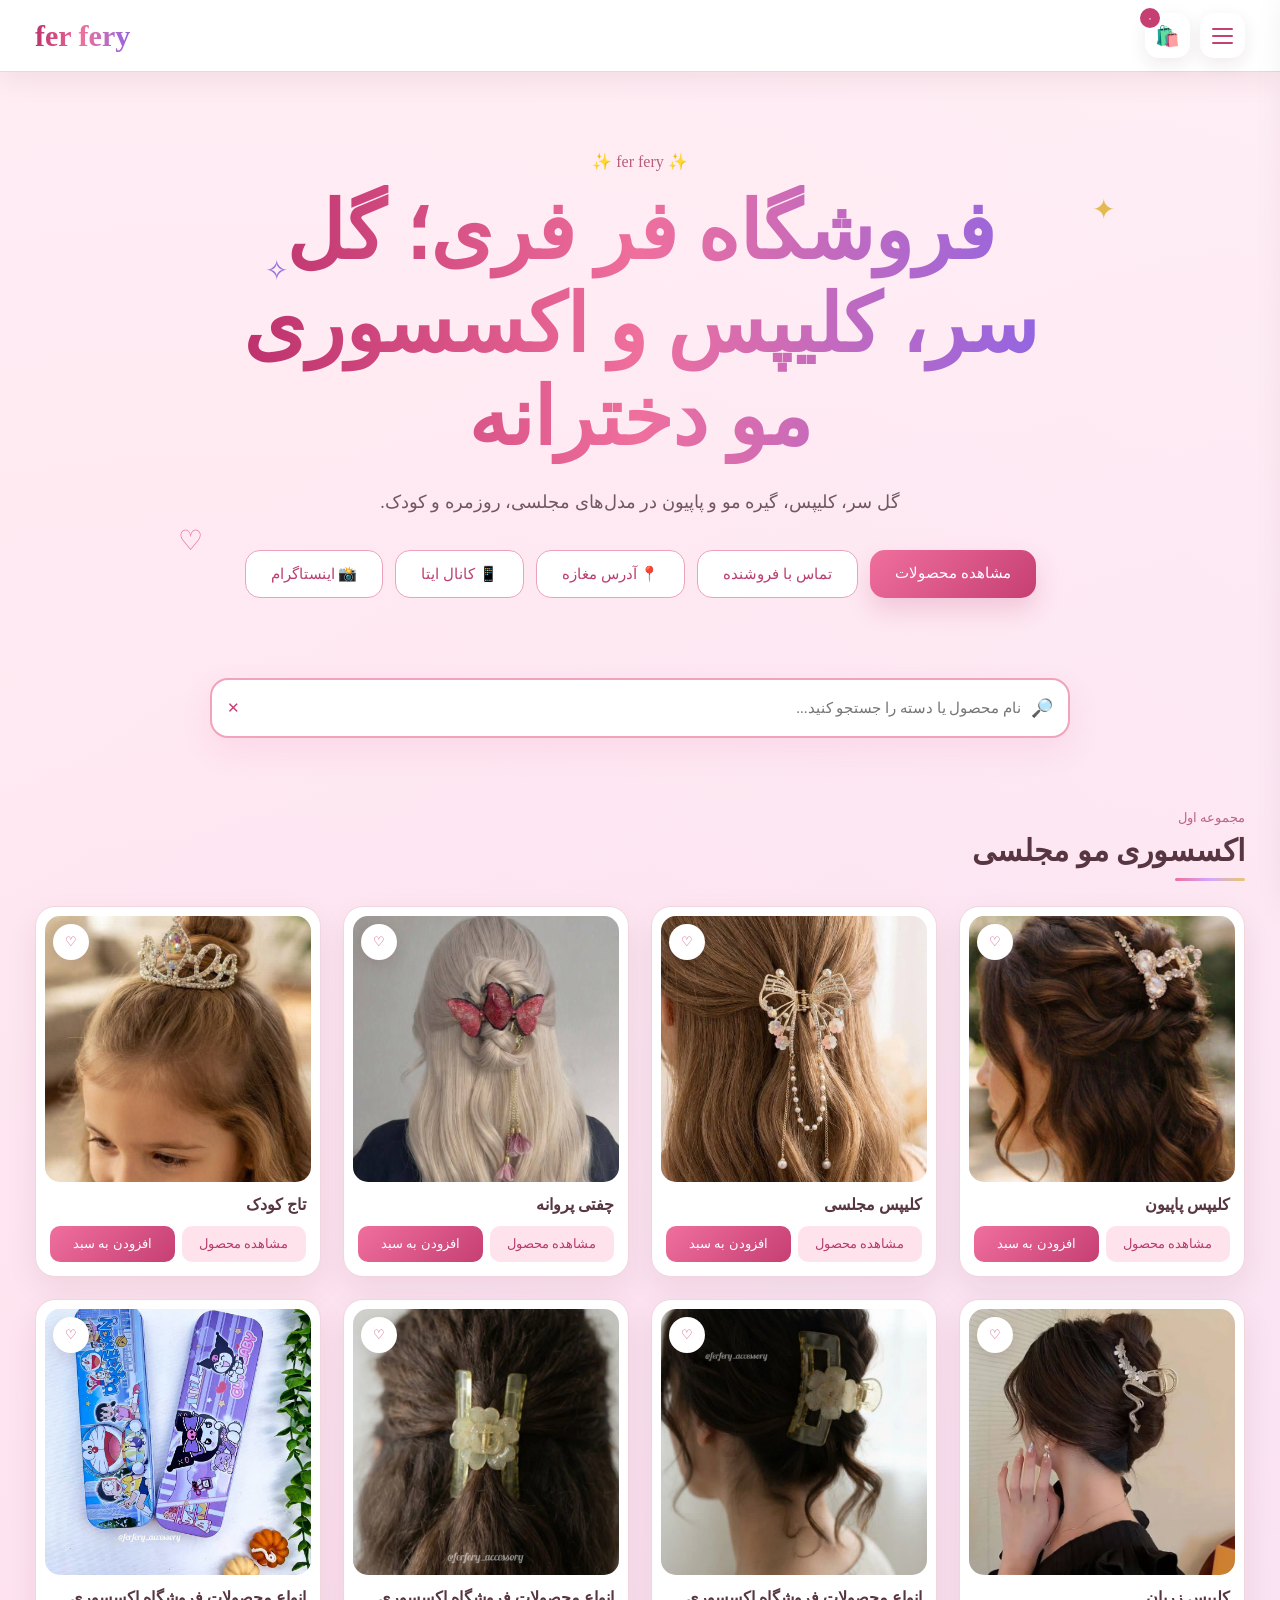
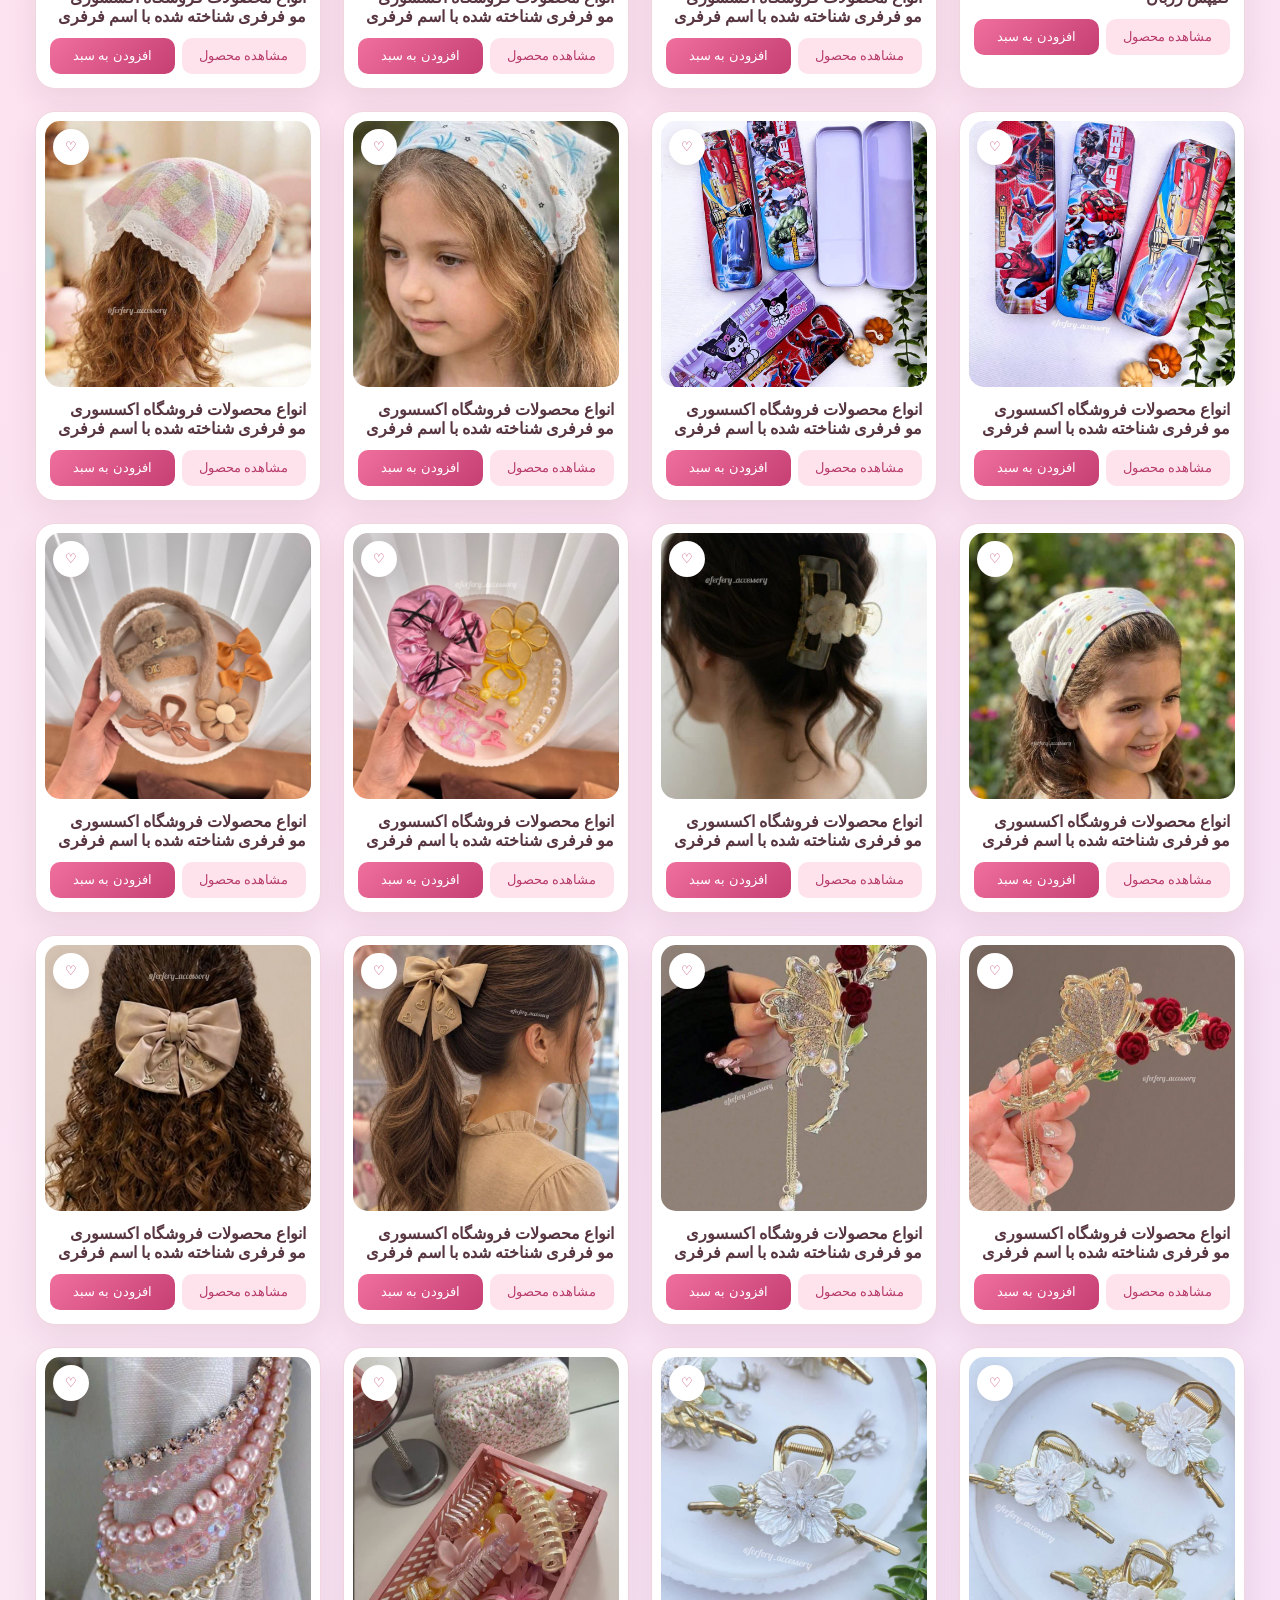
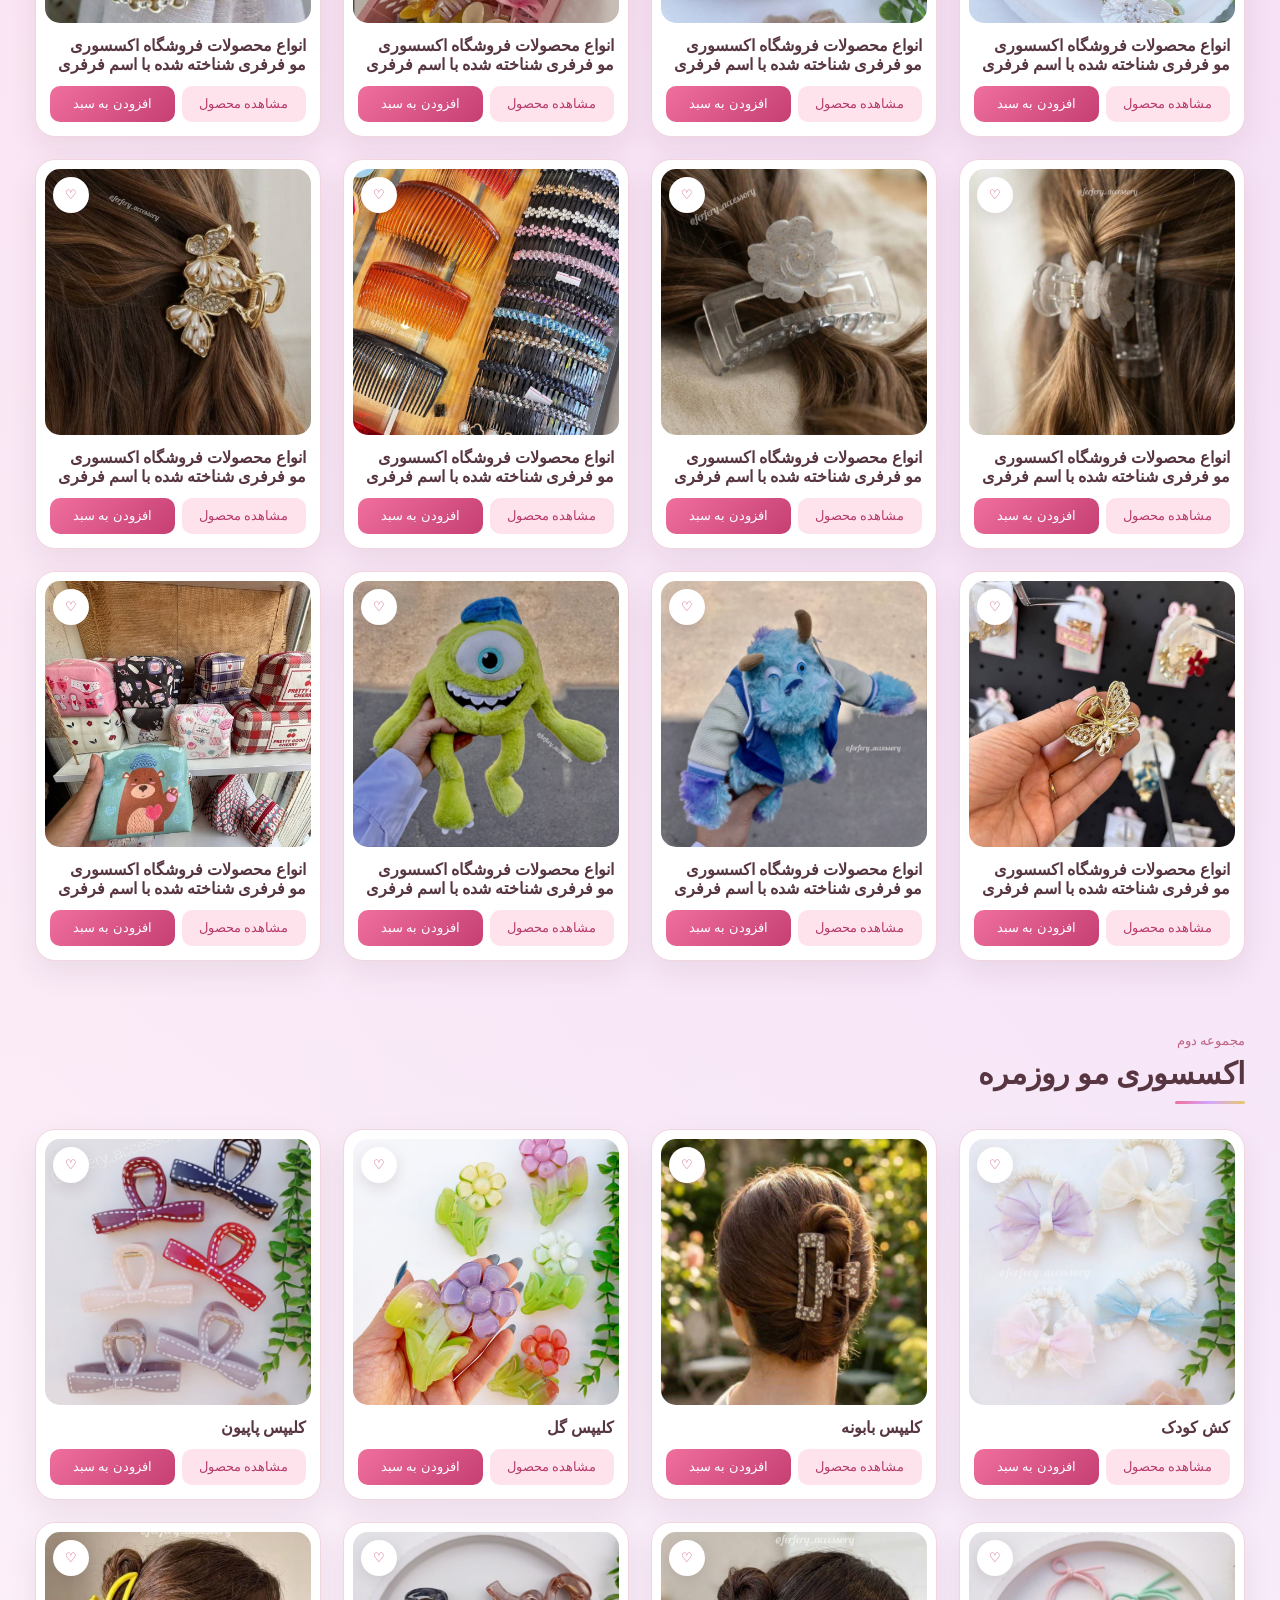
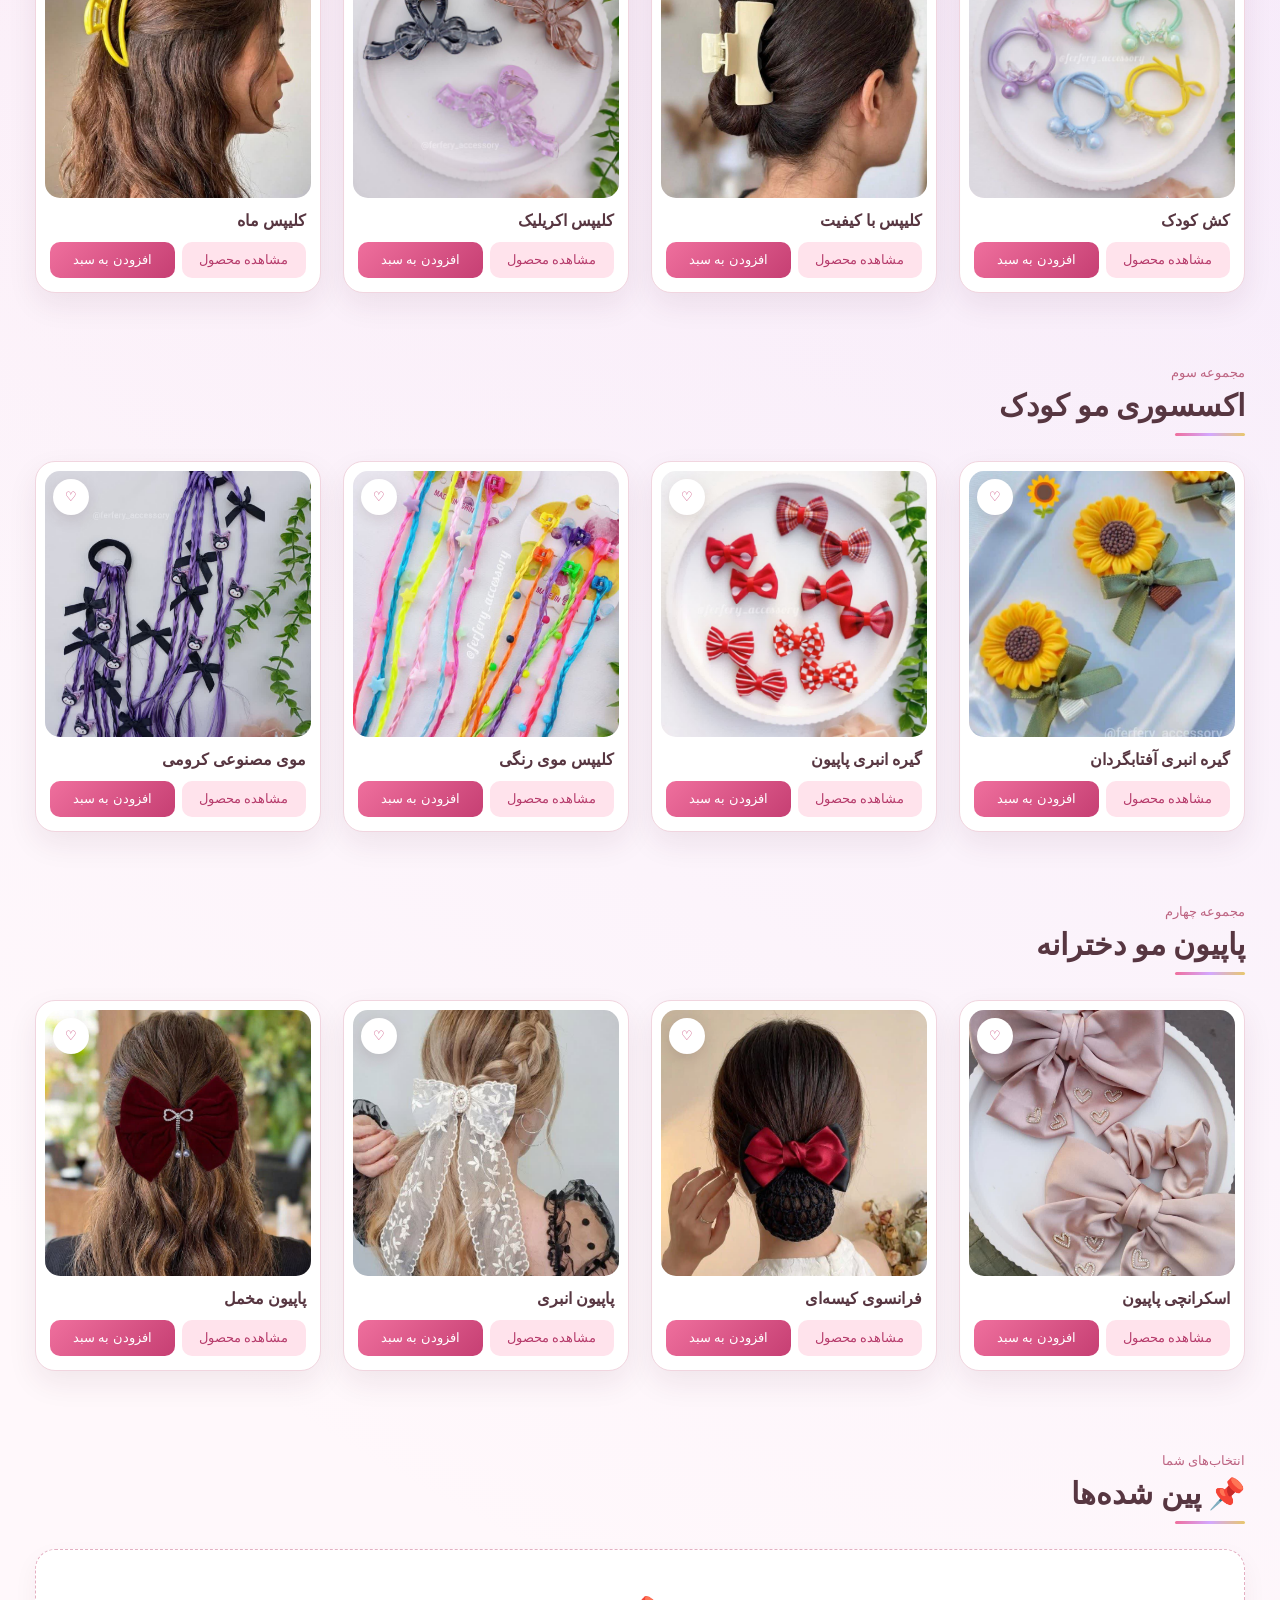
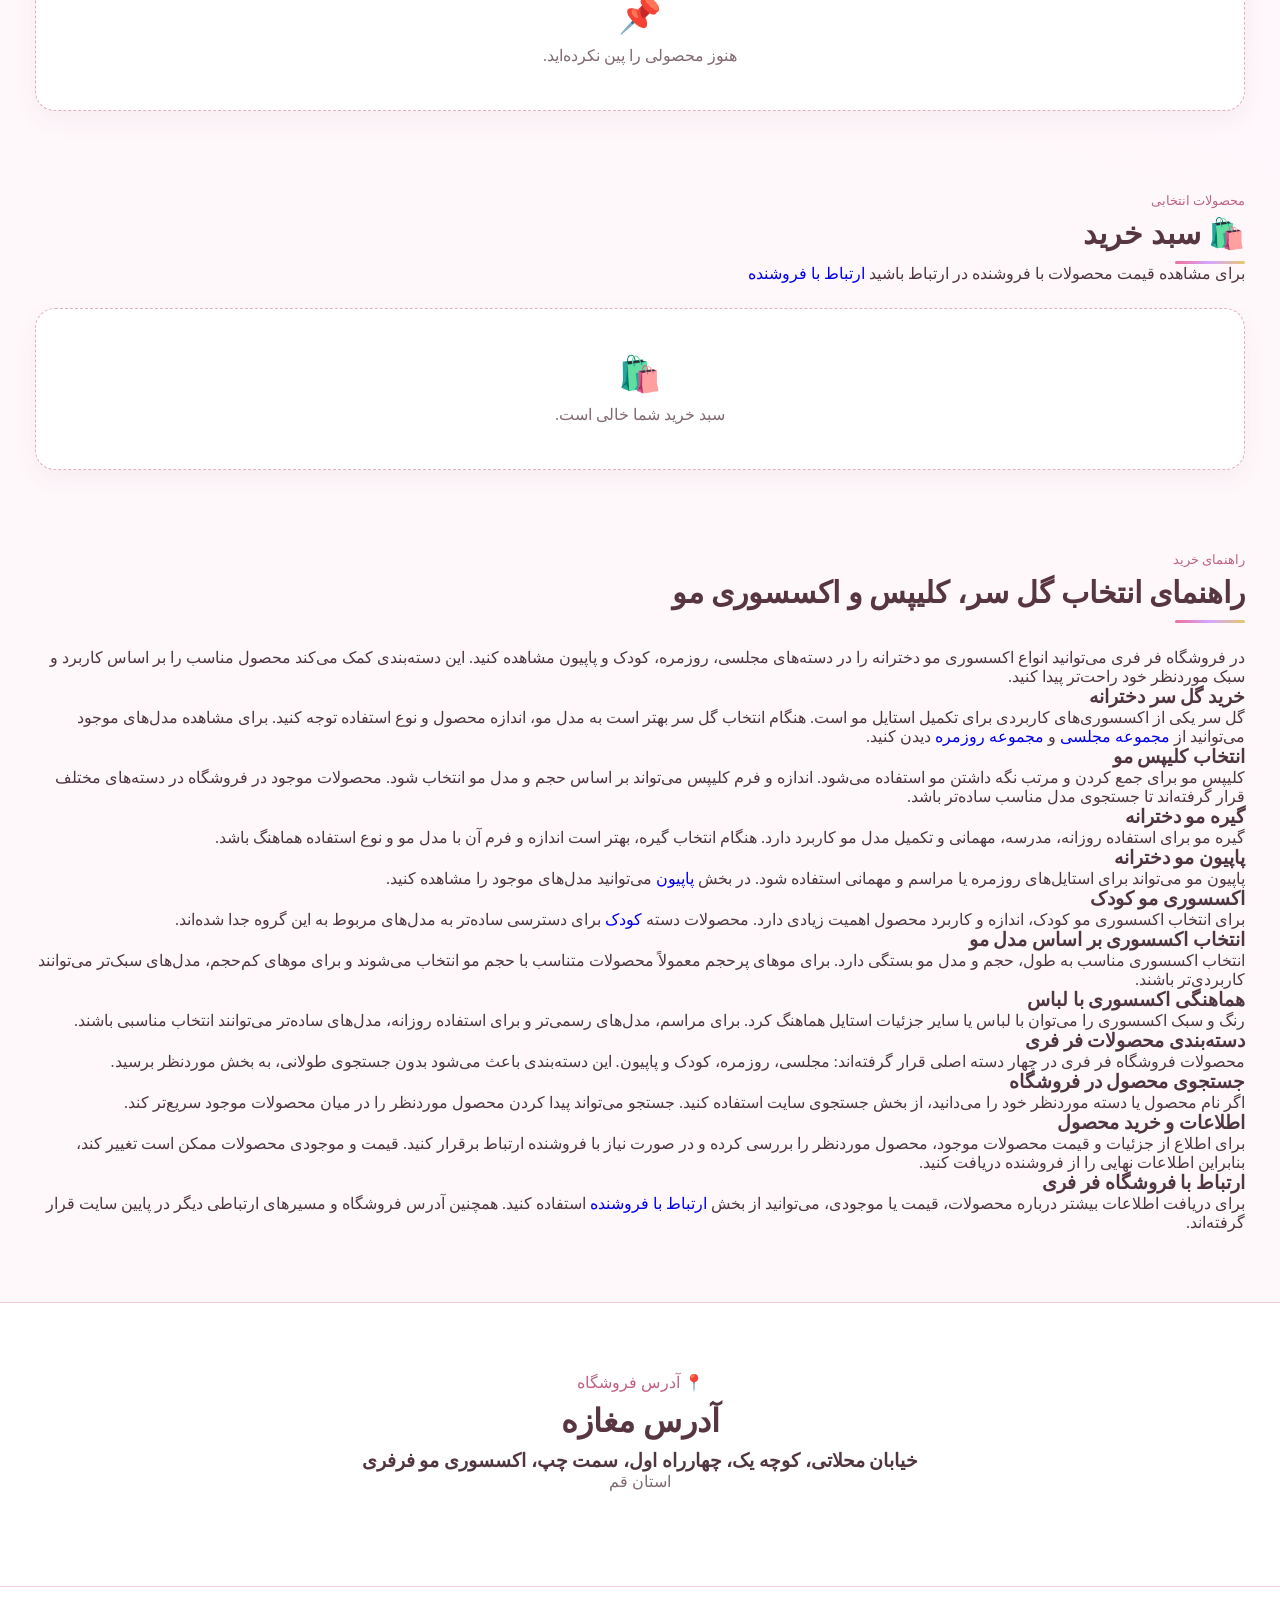
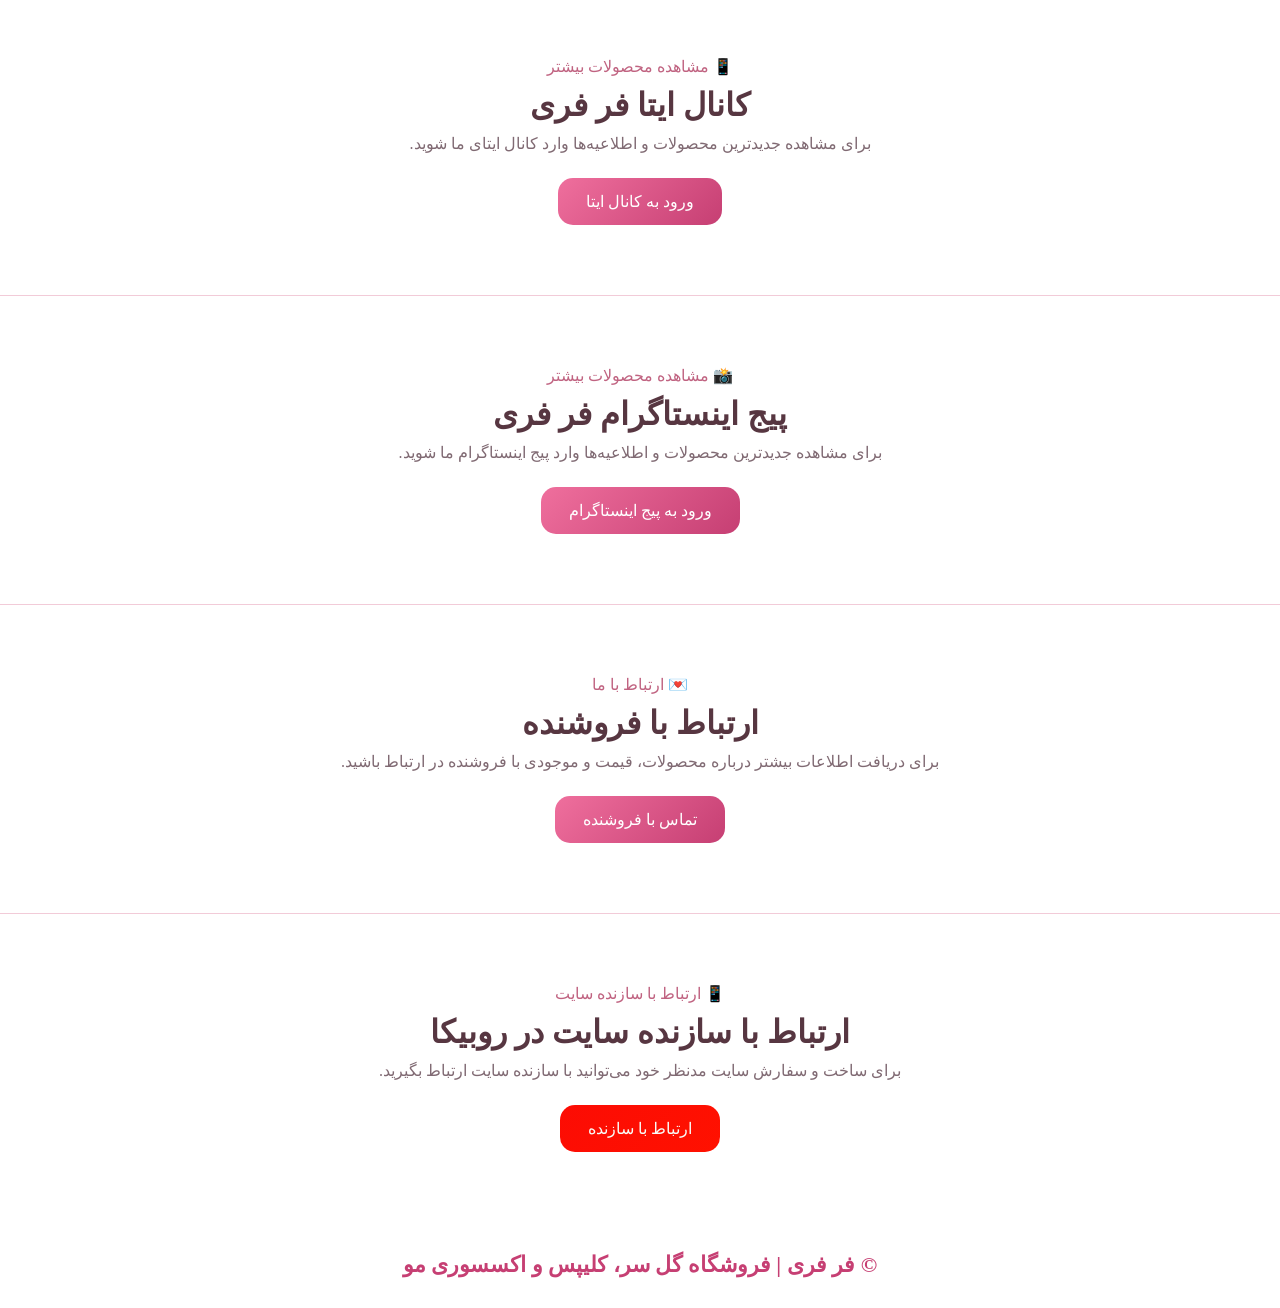
==== commit 32ed63b2: "Update index.html" ====
--- a/index.html
+++ b/index.html
@@ -1,1806 +1,977 @@
 <!doctype html>
-
 <html lang="fa" dir="rtl">
-  <head>
-    <meta charset="UTF-8" />
-
-    <meta
-      name="google-site-verification"
-      content="ZGyMEgat7gXxbrpZYgUgOczDojLtMx80GL5-FGBv5UA"
-    />
-
-    <meta name="viewport" content="width=device-width, initial-scale=1.0" />
- 
-    <title> فروشگاه فر فری | خرید گل سر، کلیپس و اکسسوری مو فرفری بهترین فروشگاه برای کلیپس و پاپیون</title>
-
-    <meta
-      name="description"
-      content="فر فری، فروشگاه اکسسوری مو و گل سر دخترانه. مشاهده انواع گل سر، کلیپس مو، گیره مو، پاپیون و اکسسوری‌های مو در مدل‌های مجلسی، روزمره و کودک."
-    />
-
-    <meta name="robots" content="index, follow" />
-
-    <meta name="theme-color" content="#ef6f9d" />
-
-    <link rel="stylesheet" href="style.css" />
-  </head>
-
-  <body>
+
+<head>
+  <meta charset="UTF-8" />
+
+  <!-- Google Search Console -->
+  <meta name="google-site-verification"
+    content="ZGyMEgat7gXxbrpZYgUgOczDojLtMx80GL5-FGBv5UA" />
+
+  <meta name="viewport" content="width=device-width, initial-scale=1.0" />
+
+  <!-- SEO اصلی -->
+  <title>فر فری | فروشگاه گل سر، کلیپس و اکسسوری مو</title>
+
+  <meta
+    name="description"
+    content="فروشگاه فر فری؛ مشاهده گل سر، کلیپس، گیره مو و پاپیون دخترانه در مدل‌های مجلسی، روزمره و کودک. برای خرید با فروشنده در ارتباط باشید."
+  />
+
+  <meta name="robots" content="index, follow" />
+  <meta name="theme-color" content="#ef6f9d" />
+
+  <meta name="author" content="فر فری" />
+
+  <!-- جلوگیری از مشکل تشخیص زبان -->
+  <meta http-equiv="content-language" content="fa" />
+
+  <!-- Open Graph -->
+  <meta property="og:type" content="website" />
+  <meta property="og:locale" content="fa_IR" />
+  <meta property="og:site_name" content="فر فری" />
+  <meta
+    property="og:title"
+    content="فر فری | فروشگاه گل سر، کلیپس و اکسسوری مو"
+  />
+  <meta
+    property="og:description"
+    content="گل سر، کلیپس، گیره مو و پاپیون دخترانه در مدل‌های مجلسی، روزمره و کودک."
+  />
+
+  <!-- Twitter -->
+  <meta name="twitter:card" content="summary_large_image" />
+  <meta
+    name="twitter:title"
+    content="فر فری | فروشگاه گل سر، کلیپس و اکسسوری مو"
+  />
+  <meta
+    name="twitter:description"
+    content="مشاهده انواع اکسسوری مو دخترانه در فروشگاه فر فری."
+  />
+
+  <!-- CSS -->
+  <link rel="stylesheet" href="style.css" />
+
+  <!-- اطلاعات ساختاری سایت -->
+  <script type="application/ld+json">
+  {
+    "@context": "https://schema.org",
+    "@type": "WebSite",
+    "name": "فر فری",
+    "alternateName": "fer fery",
+    "description": "فروشگاه اکسسوری مو دخترانه شامل گل سر، کلیپس، گیره مو و پاپیون.",
+    "inLanguage": "fa"
+  }
+  </script>
+</head>
+
+<body>
+
+  <!-- =========================
+       HEADER
+  ========================== -->
+
+  <header class="header">
+    <nav class="nav" aria-label="منوی اصلی">
+
+      <div class="nav-buttons">
+
+        <button
+          class="icon-button hamburger"
+          id="hamburger"
+          aria-label="باز کردن منو"
+          type="button"
+        >
+          <span></span>
+          <span></span>
+          <span></span>
+        </button>
+
+        <button
+          class="icon-button cart-button"
+          id="cartButton"
+          aria-label="مشاهده سبد خرید"
+          type="button"
+        >
+          🛍️
+          <span class="cart-count" id="cartCount">۰</span>
+        </button>
+
+      </div>
+
+      <div class="logo" aria-label="فر فری">
+        fer fery
+      </div>
+
+    </nav>
+  </header>
+
+
+  <!-- =========================
+       OVERLAY
+  ========================== -->
+
+  <div
+    class="overlay"
+    id="overlay"
+    aria-hidden="true"
+  ></div>
+
+
+  <!-- =========================
+       SIDE MENU
+  ========================== -->
+
+  <aside
+    class="side-menu"
+    id="sideMenu"
+    aria-label="منوی فروشگاه"
+  >
+
+    <div class="menu-top">
+
+      <h2>fer fery</h2>
+
+      <button
+        class="close-menu"
+        id="closeMenu"
+        aria-label="بستن منو"
+        type="button"
+      >
+        ✕
+      </button>
+
+    </div>
+
+    <div class="menu-links">
+
+      <a class="menu-link" href="#majlesi">
+        🎀 مجلسی
+      </a>
+
+      <a class="menu-link" href="#rozmarre">
+        🌸 روزمره
+      </a>
+
+      <a class="menu-link" href="#koodak">
+        🧸 کودک
+      </a>
+
+      <a class="menu-link" href="#papion">
+        🎀 پاپیون
+      </a>
+
+      <div class="menu-divider"></div>
+
+      <a class="menu-link" href="#pinned">
+        📌 پین شده‌ها
+      </a>
+
+      <a class="menu-link" href="#cart">
+        🛍️ سبد خرید
+      </a>
+
+      <div class="menu-divider"></div>
+
+      <a class="menu-link" href="#address">
+        📍 آدرس مغازه
+      </a>
+
+      <a class="menu-link" href="#contact">
+        💌 تماس با فروشنده
+      </a>
+
+      <a class="menu-link" href="#eitaa">
+        📱 کانال ایتا
+      </a>
+
+      <a class="menu-link" href="#ens">
+        📸 اینستاگرام
+      </a>
+
+      <a class="menu-link" href="#sz">
+        🛠️ ارتباط با سازنده سایت
+      </a>
+
+    </div>
+
+  </aside>
+
+
+  <!-- =========================
+       HERO
+  ========================== -->
+
+  <section class="hero" aria-labelledby="main-title">
+
+    <div class="decor decor-one">✦</div>
+    <div class="decor decor-two">♡</div>
+    <div class="decor decor-three">✧</div>
+
+    <div class="hero-content">
+
+      <span class="hero-small">
+        ✨ fer fery ✨
+      </span>
+
+      <h1 id="main-title">
+        فروشگاه فر فری؛ گل سر، کلیپس و اکسسوری مو دخترانه
+      </h1>
+
+      <p>
+        گل سر، کلیپس، گیره مو و پاپیون در مدل‌های مجلسی، روزمره و کودک.
+      </p>
+
+      <div class="hero-buttons">
+
+        <a
+          href="#majlesi"
+          class="hero-btn primary"
+        >
+          مشاهده محصولات
+        </a>
+
+        <a
+          href="#contact"
+          class="hero-btn secondary"
+        >
+          تماس با فروشنده
+        </a>
+
+        <a
+          href="#address"
+          class="hero-btn secondary"
+        >
+          📍 آدرس مغازه
+        </a>
+
+        <a
+          href="#eitaa"
+          class="hero-btn secondary"
+        >
+          📱 کانال ایتا
+        </a>
+
+        <a
+          href="#ens"
+          class="hero-btn secondary"
+        >
+          📸 اینستاگرام
+        </a>
+
+      </div>
+
+    </div>
+
+  </section>
+
+
+  <!-- =========================
+       SEARCH
+  ========================== -->
+
+  <section
+    class="search-section"
+    aria-label="جستجوی محصولات"
+  >
+
+    <div class="search-box">
+
+      <span
+        class="search-icon"
+        aria-hidden="true"
+      >
+        🔎
+      </span>
+
+      <input
+        id="search"
+        type="search"
+        placeholder="نام محصول یا دسته را جستجو کنید..."
+        autocomplete="off"
+        aria-label="جستجوی محصول"
+      />
+
+      <button
+        class="clear-search"
+        id="clearSearch"
+        aria-label="پاک کردن جستجو"
+        type="button"
+      >
+        ✕
+      </button>
+
+    </div>
+
+    <div
+      class="search-results"
+      id="searchResults"
+      aria-live="polite"
+    ></div>
+
+  </section>
+
+
+  <!-- =========================
+       MAIN
+  ========================== -->
+
+  <main>
+
+
     <!-- =========================
-       HEADER
-  ========================== -->
-
-    <header class="header">
-      <nav class="nav">
-        <div class="nav-buttons">
-          <button
-            class="icon-button hamburger"
-            id="hamburger"
-            aria-label="باز کردن منو"
-          >
-            <span></span>
-            <span></span>
-            <span></span>
-          </button>
-
-          <button
-            class="icon-button cart-button"
-            id="cartButton"
-            aria-label="سبد خرید"
-          >
-            🛍️
-
-            <span class="cart-count" id="cartCount"> ۰ </span>
-          </button>
-        </div>
-
-        <div class="logo">fer fery</div>
-      </nav>
-    </header>
-
-    <!-- =========================
-       SIDE MENU
-  ========================== -->
-
-    <div class="overlay" id="overlay"></div>
-
-    <aside class="side-menu" id="sideMenu">
-      <div class="menu-top">
-        <h2>fer fery</h2>
-
-        <button class="close-menu" id="closeMenu">✕</button>
-      </div>
-
-      <div class="menu-links">
-        <a class="menu-link" href="#majlesi"> 🎀 مجلسی </a>
-
-        <a class="menu-link" href="#rozmarre"> 🌸 روزمره </a>
-
-        <a class="menu-link" href="#koodak"> 🧸 کودک </a>
-
-        <a class="menu-link" href="#papion"> 🎀 پاپیون </a>
-
-        <div class="menu-divider"></div>
-
-        <a class="menu-link" href="#pinned"> 📌 پین شده‌ها </a>
-
-        <a class="menu-link" href="#cart"> 🛍️ سبد خرید </a>
-
-        <div class="menu-divider"></div>
-
-        <a class="menu-link" href="#address"> 📍 آدرس مغازه </a>
-
-        <a class="menu-link" href="#contact"> 💌 تماس با فروشنده </a>
-
-        <a class="menu-link" href="#eitaa"> 📱 کانال ایتا </a>
-
-        <a class="menu-link" href="#sz"> ارتباط با سازنده </a>
-      </div>
-    </aside>
-
-    <!-- =========================
-       HERO
-  ========================== -->
-
-    <section class="hero">
-      <div class="decor decor-one">✦</div>
-
-      <div class="decor decor-two">♡</div>
-
-      <div class="decor decor-three">✧</div>
-
-      <div class="hero-content">
-        <span class="hero-small"> ✨ fer fery ✨ </span>
-
-        <h1>زیبایی با سلیقه تو است</h1>
-
-        <p>اکسسوری‌های دخترانه برای لحظه‌هایی که می‌خواهی خاص‌تر باشی.</p>
-
-        <div class="hero-buttons">
-          <a href="#majlesi" class="hero-btn primary"> مشاهده محصولات </a>
-
-          <a href="#contact" class="hero-btn secondary"> تماس با فروشنده </a>
-
-          <a href="#address" class="hero-btn secondary"> 📍 آدرس مغازه </a>
-
-          <a href="#eitaa" class="hero-btn secondary"> مشاهده کانال ایتا </a>
-
-          <a href="#ens" class="hero-btn secondary"> مشاهده پیج اینستا گرام </a>
-        </div>
-      </div>
-    </section>
-
-    <!-- =========================
-       SEARCH
-  ========================== -->
-
-    <section class="search-section">
-      <div class="search-box">
-        <span class="search-icon"> 🔎 </span>
-
-        <input
-          id="search"
-          type="search"
-          placeholder="نام محصول یا دسته را جستجو کنید..."
-          autocomplete="off"
-        />
-
-        <button
-          class="clear-search"
-          id="clearSearch"
-          aria-label="پاک کردن جستجو"
-        >
-          ✕
-        </button>
-      </div>
-
-      <div class="search-results" id="searchResults"></div>
-    </section>
-
-    <!-- =========================
-       MAIN
-  ========================== -->
-
-    <main>
-      <!-- =========================
          مجلسی
     ========================== -->
 
-      <section class="products-section" id="majlesi">
-        <div class="section-title">
-          <small> مجموعه اول </small>
-
-          <h2>مجلسی</h2>
-        </div>
-
-        <div class="products-grid" id="majlesiGrid"></div>
-      </section>
-
-      <!-- =========================
+    <section
+      class="products-section"
+      id="majlesi"
+      aria-labelledby="majlesi-title"
+    >
+
+      <div class="section-title">
+
+        <small>
+          مجموعه اول
+        </small>
+
+        <h2 id="majlesi-title">
+          اکسسوری مو مجلسی
+        </h2>
+
+      </div>
+
+      <div
+        class="products-grid"
+        id="majlesiGrid"
+      ></div>
+
+    </section>
+
+
+    <!-- =========================
          روزمره
     ========================== -->
 
-      <section class="products-section" id="rozmarre">
-        <div class="section-title">
-          <small> مجموعه دوم </small>
-
-          <h2>روزمره</h2>
-        </div>
-
-        <div class="products-grid" id="rozmarreGrid"></div>
-      </section>
-
-      <!-- =========================
+    <section
+      class="products-section"
+      id="rozmarre"
+      aria-labelledby="rozmarre-title"
+    >
+
+      <div class="section-title">
+
+        <small>
+          مجموعه دوم
+        </small>
+
+        <h2 id="rozmarre-title">
+          اکسسوری مو روزمره
+        </h2>
+
+      </div>
+
+      <div
+        class="products-grid"
+        id="rozmarreGrid"
+      ></div>
+
+    </section>
+
+
+    <!-- =========================
          کودک
     ========================== -->
 
-      <section class="products-section" id="koodak">
-        <div class="section-title">
-          <small> مجموعه سوم </small>
-
-          <h2>کودک</h2>
-        </div>
-
-        <div class="products-grid" id="koodakGrid"></div>
-      </section>
-
-      <!-- =========================
+    <section
+      class="products-section"
+      id="koodak"
+      aria-labelledby="koodak-title"
+    >
+
+      <div class="section-title">
+
+        <small>
+          مجموعه سوم
+        </small>
+
+        <h2 id="koodak-title">
+          اکسسوری مو کودک
+        </h2>
+
+      </div>
+
+      <div
+        class="products-grid"
+        id="koodakGrid"
+      ></div>
+
+    </section>
+
+
+    <!-- =========================
          پاپیون
     ========================== -->
 
-      <section class="products-section" id="papion">
-        <div class="section-title">
-          <small> مجموعه چهارم </small>
-
-          <h2>پاپیون</h2>
-        </div>
-
-        <div class="products-grid" id="papionGrid"></div>
-      </section>
-
-      <!-- =========================
+    <section
+      class="products-section"
+      id="papion"
+      aria-labelledby="papion-title"
+    >
+
+      <div class="section-title">
+
+        <small>
+          مجموعه چهارم
+        </small>
+
+        <h2 id="papion-title">
+          پاپیون مو دخترانه
+        </h2>
+
+      </div>
+
+      <div
+        class="products-grid"
+        id="papionGrid"
+      ></div>
+
+    </section>
+
+
+    <!-- =========================
          PINNED
     ========================== -->
 
-      <section class="special-section" id="pinned">
-        <div class="section-title">
-          <small> انتخاب‌های شما </small>
-
-          <h2>📌 پین شده‌ها</h2>
+    <section
+      class="special-section"
+      id="pinned"
+      aria-labelledby="pinned-title"
+    >
+
+      <div class="section-title">
+
+        <small>
+          انتخاب‌های شما
+        </small>
+
+        <h2 id="pinned-title">
+          📌 پین شده‌ها
+        </h2>
+
+      </div>
+
+      <div
+        class="products-grid"
+        id="pinnedGrid"
+      ></div>
+
+      <div
+        class="empty"
+        id="emptyPinned"
+      >
+
+        <div
+          class="empty-icon"
+          aria-hidden="true"
+        >
+          📌
         </div>
 
-        <div class="products-grid" id="pinnedGrid"></div>
-
-        <div class="empty" id="emptyPinned">
-          <div class="empty-icon">📌</div>
-
-          <p>هنوز محصولی را پین نکرده‌اید.</p>
-        </div>
-      </section>
-
-      <!-- =========================
+        <p>
+          هنوز محصولی را پین نکرده‌اید.
+        </p>
+
+      </div>
+
+    </section>
+
+
+    <!-- =========================
          CART
     ========================== -->
 
-      <section class="special-section" id="cart">
-        <div class="section-title">
-          <small> محصولات انتخابی </small>
-
-          <h2>🛍️ سبد خرید</h2>
-
-          <div class="cart-contact">
-            <span> برای مشاهده قیمت محصولات با فروشنده در ارتباط باشید </span>
-
-            <a href="#contact" class="cart-contact-button">
-              ارتباط با فروشنده
-            </a>
-          </div>
+    <section
+      class="special-section"
+      id="cart"
+      aria-labelledby="cart-title"
+    >
+
+      <div class="section-title">
+
+        <small>
+          محصولات انتخابی
+        </small>
+
+        <h2 id="cart-title">
+          🛍️ سبد خرید
+        </h2>
+
+        <div class="cart-contact">
+
+          <span>
+            برای مشاهده قیمت محصولات با فروشنده در ارتباط باشید
+          </span>
+
+          <a
+            href="#contact"
+            class="cart-contact-button"
+          >
+            ارتباط با فروشنده
+          </a>
+
         </div>
 
-        <div class="cart-items" id="cartItems"></div>
-
-        <div class="empty" id="emptyCart">
-          <div class="empty-icon">🛍️</div>
-
-          <p>سبد خرید شما خالی است.</p>
+      </div>
+
+      <div
+        class="cart-items"
+        id="cartItems"
+      ></div>
+
+      <div
+        class="empty"
+        id="emptyCart"
+      >
+
+        <div
+          class="empty-icon"
+          aria-hidden="true"
+        >
+          🛍️
         </div>
-      </section>
-
-      <!-- =========================
+
+        <p>
+          سبد خرید شما خالی است.
+        </p>
+
+      </div>
+
+    </section>
+
+
+    <!-- =========================
          SEO CONTENT
     ========================== -->
 
-      <section class="seo-content" id="seo">
-        <div class="section-title">
-          <small> راهنمای فر فری </small>
-
-          <h2>گل سر، کلیپس و اکسسوری مو</h2>
-        </div>
-
-        <div class="seo-text">
-          <p>
-            فر فری یک فروشگاه تخصصی اکسسوری مو است که مجموعه‌ای متنوع از گل سر،
-            کلیپس مو، گیره مو، پاپیون و اکسسوری‌های دخترانه را ارائه می‌کند. هدف
-            فر فری فراهم کردن محصولاتی متنوع برای استفاده روزمره، مهمانی، مراسم،
-            مدرسه و موقعیت‌های مختلف است.
-          </p>
-
-          <p>
-            اکسسوری مو یکی از ساده‌ترین راه‌ها برای مرتب کردن مو و ایجاد تنوع در
-            ظاهر است. یک گل سر کوچک، یک پاپیون یا یک کلیپس مناسب می‌تواند ظاهر
-            مو را منظم‌تر و جذاب‌تر کند و با لباس و استایل هماهنگ شود.
-          </p>
-
-          <p>
-            در فروشگاه فر فری تلاش شده است دسته‌بندی محصولات به شکلی ساده باشد
-            تا پیدا کردن اکسسوری مناسب برای کاربران راحت‌تر شود. محصولات در
-            گروه‌هایی مانند مجلسی، روزمره، کودک و پاپیون قرار می‌گیرند.
-          </p>
-          <br /><br /><br />
-          <h3>خرید اکسسوری مو</h3>
-
-          <p>
-            هنگام خرید اکسسوری مو بهتر است ابتدا به نوع استفاده توجه شود.
-            اکسسوری‌هایی که برای استفاده روزانه انتخاب می‌شوند معمولاً با
-            مدل‌های مورد استفاده در مهمانی یا مراسم متفاوت هستند.
-          </p>
-
-          <p>
-            رنگ، اندازه، شکل، نوع طراحی و کاربرد محصول از مواردی هستند که هنگام
-            انتخاب اکسسوری مو اهمیت دارند. انتخاب درست می‌تواند باعث شود اکسسوری
-            با مدل مو و لباس هماهنگی بیشتری داشته باشد.
-          </p>
-
-          <p>
-            فر فری تلاش می‌کند مدل‌های مختلف اکسسوری مو را در اختیار کاربران
-            قرار دهد تا هر شخص بتواند بر اساس سلیقه و نیاز خود محصول مناسب را
-            انتخاب کند.
-          </p>
-          <br /><br /><br />
-          <h3>خرید گل سر دخترانه</h3>
-
-          <p>
-            گل سر دخترانه یکی از محصولات محبوب در میان اکسسوری‌های مو است. گل سر
-            می‌تواند برای جمع کردن بخشی از مو، مرتب کردن مو یا ایجاد یک جزئیات
-            تزئینی در مدل مو استفاده شود.
-          </p>
-
-          <p>
-            گل سرهای دخترانه در طرح‌ها و اندازه‌های مختلف تولید می‌شوند. بعضی
-            مدل‌ها طراحی ساده دارند و برای استفاده روزانه مناسب هستند، در حالی
-            که برخی مدل‌ها ظاهر تزئینی‌تری دارند و برای مهمانی‌ها و مراسم انتخاب
-            می‌شوند.
-          </p>
-
-          <p>
-            انتخاب گل سر می‌تواند بر اساس رنگ لباس، مدل مو، سن، سلیقه و موقعیتی
-            که قرار است محصول در آن استفاده شود انجام شود.
-          </p>
-
-          <p>
-            برای استفاده روزانه می‌توان مدل‌هایی با طراحی ساده انتخاب کرد. برای
-            مراسم نیز مدل‌های تزئینی، پاپیونی و مجلسی می‌توانند گزینه مناسبی
-            باشند.
-          </p>
-          <br /><br /><br />
-          <h3>گل سر دخترانه برای استفاده روزمره</h3>
-
-          <p>
-            گل سر روزمره برای موقعیت‌هایی مانند بیرون رفتن، مدرسه، خرید، دورهمی
-            و استفاده معمولی کاربرد دارد. طراحی ساده می‌تواند باعث شود استفاده
-            از آن با لباس‌های مختلف راحت‌تر باشد.
-          </p>
-
-          <p>
-            در انتخاب گل سر روزمره بهتر است محصولی متناسب با مدل مو و اندازه مو
-            انتخاب شود. اندازه مناسب می‌تواند به قرار گرفتن بهتر اکسسوری روی مو
-            کمک کند.
-          </p>
-
-          <p>
-            رنگ‌های متنوع گل سر این امکان را ایجاد می‌کنند که کاربران بتوانند
-            اکسسوری مورد نظر خود را با لباس‌های مختلف هماهنگ کنند.
-          </p>
-          <br /><br /><br />
-          <h3>گل سر مجلسی</h3>
-
-          <p>
-            گل سر مجلسی برای مهمانی‌ها، جشن‌ها و مراسم مختلف استفاده می‌شود. این
-            مدل‌ها معمولاً طراحی تزئینی‌تری نسبت به مدل‌های روزمره دارند.
-          </p>
-
-          <p>
-            برای انتخاب گل سر مجلسی می‌توان به رنگ لباس و نوع مراسم توجه کرد.
-            هماهنگی میان اکسسوری و لباس می‌تواند ظاهر نهایی را منظم‌تر نشان دهد.
-          </p>
-
-          <p>
-            گل سرهای مجلسی می‌توانند در کنار مدل موهای مختلف مورد استفاده قرار
-            بگیرند و به عنوان یک جزئیات کوچک در استایل ظاهر شوند.
-          </p>
-          <br /><br /><br />
-          <h3>خرید کلیپس مو</h3>
-
-          <p>
-            کلیپس مو یکی از کاربردی‌ترین اکسسوری‌های مو است و برای جمع کردن یا
-            مرتب کردن مو مورد استفاده قرار می‌گیرد. کلیپس‌ها در اندازه‌ها و
-            طرح‌های مختلف تولید می‌شوند.
-          </p>
-
-          <p>
-            کلیپس مو می‌تواند برای استفاده روزانه، مدرسه، محل کار، مهمانی،
-            دورهمی و موقعیت‌های مختلف کاربرد داشته باشد.
-          </p>
-
-          <p>
-            هنگام انتخاب کلیپس بهتر است به حجم مو، اندازه مو و نوع استفاده توجه
-            شود. انتخاب اندازه مناسب می‌تواند استفاده از کلیپس را راحت‌تر کند.
-          </p>
-
-          <p>
-            کلیپس‌های کوچک برای بعضی مدل‌های مو و کلیپس‌های بزرگ‌تر برای جمع
-            کردن حجم بیشتری از مو مورد استفاده قرار می‌گیرند.
-          </p>
-          <br /><br /><br />
-          <h3>کلیپس مو دخترانه</h3>
-
-          <p>
-            کلیپس مو دخترانه در طرح‌ها و رنگ‌های متنوعی عرضه می‌شود. این محصولات
-            می‌توانند برای استفاده روزانه یا تکمیل استایل‌های مختلف مورد استفاده
-            قرار بگیرند.
-          </p>
-
-          <p>
-            مدل‌های رنگی، ساده، پاپیونی و تزئینی از جمله انتخاب‌هایی هستند که
-            می‌توانند برای سلیقه‌های مختلف مناسب باشند.
-          </p>
-
-          <p>
-            برای انتخاب کلیپس دخترانه می‌توان رنگ مورد علاقه، مدل مو و نوع لباس
-            را در نظر گرفت تا محصول انتخاب‌شده هماهنگی بیشتری با ظاهر داشته
-            باشد.
-          </p>
-          <br /><br /><br />
-          <h3>کلیپس مجلسی</h3>
-
-          <p>
-            کلیپس مجلسی یکی از گزینه‌های مناسب برای مهمانی و مراسم است. طراحی
-            این محصولات می‌تواند نسبت به کلیپس‌های روزمره تزئینی‌تر باشد.
-          </p>
-
-          <p>
-            کلیپس مجلسی می‌تواند در کنار لباس‌های مختلف استفاده شود و با انتخاب
-            رنگ مناسب، هماهنگی بیشتری میان اکسسوری و لباس ایجاد کرد.
-          </p>
-
-          <p>
-            در فر فری می‌توان مدل‌های مختلف اکسسوری مو را بررسی کرد و محصولی
-            متناسب با موقعیت و سلیقه شخصی انتخاب کرد.
-          </p>
-          <br /><br /><br />
-          <h3>کلیپس مو برای استفاده روزانه</h3>
-
-          <p>
-            استفاده از کلیپس مو در طول روز یکی از روش‌های ساده برای مرتب نگه
-            داشتن مو است. کلیپس می‌تواند در خانه، هنگام مطالعه، بیرون رفتن یا
-            انجام فعالیت‌های روزمره استفاده شود.
-          </p>
-
-          <p>
-            مدل‌های ساده کلیپس معمولاً امکان هماهنگی با لباس‌های مختلف را دارند
-            و می‌توانند بخشی از اکسسوری‌های کاربردی روزانه باشند.
-          </p>
-          <br /><br /><br />
-          <h3>گیره مو دخترانه</h3>
-
-          <p>
-            گیره مو دخترانه یکی دیگر از محصولات محبوب در دسته اکسسوری مو است.
-            گیره‌ها می‌توانند برای ثابت نگه داشتن بخشی از مو یا ایجاد یک جزئیات
-            تزئینی در مدل مو استفاده شوند.
-          </p>
-
-          <p>
-            گیره مو در طرح‌های مختلفی مانند ساده، پاپیونی، رنگی و تزئینی تولید
-            می‌شود و می‌توان آن را متناسب با لباس و مدل مو انتخاب کرد.
-          </p>
-
-          <p>
-            برای استفاده روزمره می‌توان مدل‌هایی ساده‌تر را انتخاب کرد و برای
-            مهمانی‌ها از مدل‌های تزئینی‌تر استفاده کرد.
-          </p>
-          <br /><br /><br />
-          <h3>خرید گیره مو</h3>
-
-          <p>
-            هنگام خرید گیره مو بهتر است کاربرد اصلی محصول مشخص باشد. گیره‌ای که
-            برای نگه داشتن بخشی از مو استفاده می‌شود ممکن است با گیره‌ای که
-            بیشتر جنبه تزئینی دارد متفاوت باشد.
-          </p>
-
-          <p>
-            اندازه، شکل و نوع طراحی گیره از مواردی هستند که می‌توان هنگام انتخاب
-            محصول در نظر گرفت.
-          </p>
-          <br /><br /><br />
-          <h3>اکسسوری مو دخترانه</h3>
-
-          <p>
-            اکسسوری مو دخترانه شامل مجموعه‌ای از محصولات مختلف برای مرتب کردن و
-            تزئین مو است. گل سر، کلیپس، گیره و پاپیون از جمله اکسسوری‌هایی هستند
-            که در این گروه قرار می‌گیرند.
-          </p>
-
-          <p>
-            تنوع مدل‌های اکسسوری باعث شده است که بتوان برای موقعیت‌های مختلف از
-            محصولات متفاوتی استفاده کرد.
-          </p>
-
-          <p>
-            اکسسوری مو می‌تواند یک جزئیات ساده در استایل باشد و به ایجاد هماهنگی
-            میان مدل مو و لباس کمک کند.
-          </p>
-          <br /><br /><br />
-          <h3>اکسسوری مو کودک</h3>
-
-          <p>
-            اکسسوری مو کودک در طرح‌ها و مدل‌های متنوعی تولید می‌شود و می‌تواند
-            برای کودکان در موقعیت‌های مختلف مورد استفاده قرار گیرد.
-          </p>
-
-          <p>
-            گل سر کودک، گیره مو، پاپیون و بعضی مدل‌های کلیپس از جمله
-            اکسسوری‌هایی هستند که می‌توان برای کودکان انتخاب کرد.
-          </p>
-
-          <p>
-            هنگام انتخاب اکسسوری کودک بهتر است اندازه و طراحی محصول متناسب با سن
-            و شرایط استفاده کودک باشد.
-          </p>
-
-          <p>
-            برای استفاده روزانه کودک می‌توان مدل‌هایی ساده انتخاب کرد که با
-            لباس‌های مختلف هماهنگ شوند.
-          </p>
-          <br /><br /><br />
-          <h3>گل سر کودک</h3>
-
-          <p>
-            گل سر کودک می‌تواند برای مدرسه، مهمانی، دورهمی و استفاده روزانه
-            انتخاب شود. مدل‌های متنوع این محصولات امکان انتخاب بر اساس سلیقه و
-            رنگ لباس را فراهم می‌کنند.
-          </p>
-
-          <p>
-            مدل‌های رنگی و طرح‌دار می‌توانند برای ایجاد تنوع در اکسسوری‌های کودک
-            مورد استفاده قرار بگیرند.
-          </p>
-          <br /><br /><br />
-          <h3>پاپیون مو دخترانه</h3>
-
-          <p>
-            پاپیون مو دخترانه یکی از مدل‌های پرطرفدار اکسسوری مو است. پاپیون‌ها
-            می‌توانند ظاهر ساده مو را تغییر دهند و به عنوان یک جزئیات تزئینی
-            استفاده شوند.
-          </p>
-
-          <p>
-            پاپیون مو در رنگ‌ها و طرح‌های مختلف وجود دارد و می‌توان آن را با رنگ
-            لباس یا دیگر اکسسوری‌ها هماهنگ کرد.
-          </p>
-
-          <p>
-            مدل‌های پاپیونی برای استفاده روزانه، مهمانی و مراسم مختلف انتخاب
-            می‌شوند.
-          </p>
-          <br /><br /><br />
-          <h3>پاپیون مجلسی</h3>
-
-          <p>
-            پاپیون مجلسی می‌تواند برای تکمیل مدل مو در مهمانی‌ها و مراسم مورد
-            استفاده قرار گیرد. طراحی و رنگ پاپیون را می‌توان با توجه به نوع لباس
-            انتخاب کرد.
-          </p>
-
-          <p>
-            استفاده از یک پاپیون مناسب می‌تواند ظاهر مدل مو را متفاوت کند بدون
-            اینکه نیاز به تغییر کامل مدل مو وجود داشته باشد.
-          </p>
-          <br /><br /><br />
-          <h3>پاپیون روزمره</h3>
-
-          <p>
-            پاپیون روزمره برای استفاده معمولی و موقعیت‌هایی مانند بیرون رفتن،
-            مدرسه و دورهمی مناسب است. مدل‌های ساده‌تر معمولاً امکان استفاده در
-            شرایط مختلف را فراهم می‌کنند.
-          </p>
-          <br /><br /><br />
-          <h3>اکسسوری مو برای مهمانی</h3>
-
-          <p>
-            برای مهمانی می‌توان از انواع گل سر، کلیپس، گیره و پاپیون استفاده
-            کرد. انتخاب اکسسوری مناسب می‌تواند با مدل مو و لباس هماهنگ شود.
-          </p>
-
-          <p>
-            هنگام انتخاب اکسسوری برای مهمانی بهتر است به رنگ لباس، نوع مراسم و
-            مدل مویی که قرار است استفاده شود توجه شود.
-          </p>
-          <br /><br /><br />
-          <h3>اکسسوری مو برای مراسم</h3>
-
-          <p>
-            مراسم مختلف مانند جشن تولد، مهمانی خانوادگی و مناسبت‌های مختلف
-            می‌توانند به اکسسوری‌های متفاوتی نیاز داشته باشند.
-          </p>
-
-          <p>
-            مدل‌های تزئینی‌تر برای مراسم انتخاب می‌شوند و مدل‌های ساده‌تر
-            می‌توانند برای موقعیت‌های معمولی مورد استفاده قرار بگیرند.
-          </p>
-          <br /><br /><br />
-          <h3>اکسسوری مو برای مدرسه</h3>
-
-          <p>
-            اکسسوری مو برای مدرسه بهتر است ساده و کاربردی باشد. گیره مو، گل سر و
-            بعضی مدل‌های ساده پاپیون می‌توانند برای مرتب کردن مو در طول روز
-            استفاده شوند.
-          </p>
-
-          <p>
-            انتخاب رنگ‌های هماهنگ با لباس مدرسه نیز می‌تواند ظاهر مرتب‌تری ایجاد
-            کند.
-          </p>
-          <br /><br /><br />
-          <h3>اکسسوری مو برای استایل روزمره</h3>
-
-          <p>
-            استایل روزمره معمولاً به اکسسوری‌هایی نیاز دارد که استفاده از آن‌ها
-            ساده باشد. کلیپس، گیره و گل سر می‌توانند برای این منظور انتخاب شوند.
-          </p>
-
-          <p>
-            مدل‌های ساده و قابل استفاده با لباس‌های مختلف گزینه‌ای کاربردی برای
-            استفاده روزانه هستند.
-          </p>
-          <br /><br /><br />
-          <h3>انتخاب رنگ اکسسوری مو</h3>
-
-          <p>
-            رنگ یکی از مواردی است که هنگام انتخاب اکسسوری مو می‌توان به آن توجه
-            کرد. رنگ اکسسوری می‌تواند با لباس یا دیگر جزئیات استایل هماهنگ شود.
-          </p>
-
-          <p>
-            رنگ‌های خنثی معمولاً با لباس‌های مختلف قابل استفاده هستند و رنگ‌های
-            متنوع نیز می‌توانند برای ایجاد تنوع در استایل استفاده شوند.
-          </p>
-          <br /><br /><br />
-          <h3>هماهنگی اکسسوری مو با لباس</h3>
-
-          <p>
-            هماهنگ کردن اکسسوری مو با لباس یکی از روش‌های ساده برای ایجاد یک
-            ظاهر منظم است. این هماهنگی می‌تواند از طریق رنگ، طرح یا سبک کلی
-            محصول انجام شود.
-          </p>
-
-          <p>
-            برای لباس‌های ساده می‌توان از اکسسوری‌هایی با طراحی متفاوت استفاده
-            کرد و برای لباس‌های طرح‌دار می‌توان مدل‌های ساده‌تر را در نظر گرفت.
-          </p>
-          <br /><br /><br />
-          <h3>انتخاب اکسسوری بر اساس مدل مو</h3>
-
-          <p>
-            نوع و اندازه مو نیز می‌تواند در انتخاب اکسسوری مؤثر باشد. بعضی
-            مدل‌های اکسسوری برای جمع کردن مو و بعضی دیگر برای تزئین بخشی از مو
-            کاربرد دارند.
-          </p>
-
-          <p>
-            بهتر است اندازه اکسسوری با حجم و مدل مو هماهنگ باشد تا محصول به شکل
-            مناسب مورد استفاده قرار گیرد.
-          </p>
-          <br /><br /><br />
-          <h3>اکسسوری مو برای موهای بلند</h3>
-
-          <p>
-            موهای بلند را می‌توان با انواع کلیپس، گیره، گل سر و پاپیون مرتب کرد.
-            انتخاب محصول به مدل استفاده و حجم مو بستگی دارد.
-          </p>
-
-          <p>
-            برای جمع کردن بخش بیشتری از مو معمولاً باید محصولی متناسب با حجم مو
-            انتخاب شود.
-          </p>
-          <br /><br /><br />
-          <h3>اکسسوری مو برای موهای کوتاه</h3>
-
-          <p>
-            برای موهای کوتاه نیز می‌توان از گیره، گل سر و مدل‌های کوچک‌تر
-            اکسسوری استفاده کرد. این محصولات می‌توانند بخشی از مو را مرتب یا
-            ظاهر آن را تزئین کنند.
-          </p>
-          <br /><br /><br />
-          <h3>تنوع محصولات فر فری</h3>
-
-          <p>
-            یکی از اهداف فر فری ارائه مجموعه‌ای متنوع از اکسسوری‌های مو است تا
-            کاربران بتوانند محصولات مختلف را در یک فروشگاه بررسی کنند.
-          </p>
-
-          <p>
-            دسته‌بندی محصولات باعث می‌شود پیدا کردن مدل مورد نظر ساده‌تر باشد و
-            کاربران بتوانند بر اساس نوع کاربرد محصول انتخاب کنند.
-          </p>
-
-          <br /><br /><br />
-
-          <h3>دسته‌بندی مجلسی</h3>
-
-          <p>
-            در دسته مجلسی فر فری می‌توانید مدل‌هایی از اکسسوری مو را برای
-            مهمانی‌ها، جشن‌ها و مراسم مختلف مشاهده کنید. این دسته برای افرادی
-            مناسب است که به دنبال اکسسوری‌هایی با ظاهر تزئینی‌تر هستند.
-          </p>
-
-          <br /><br /><br />
-
-          <h3>دسته‌بندی روزمره</h3>
-
-          <p>
-            محصولات روزمره فر فری برای استفاده معمولی، بیرون رفتن، خرید، دورهمی
-            و موقعیت‌های روزانه در نظر گرفته شده‌اند. مدل‌های ساده می‌توانند با
-            لباس‌های مختلف هماهنگ شوند.
-          </p>
-
-          <br /><br /><br />
-
-          <h3>دسته‌بندی کودک</h3>
-
-          <p>
-            دسته کودک شامل اکسسوری‌هایی مانند گل سر، گیره، پاپیون و برخی مدل‌های
-            کلیپس است که برای استفاده کودکان انتخاب می‌شوند.
-          </p>
-
-          <br /><br /><br />
-
-          <h3>دسته‌بندی پاپیون</h3>
-
-          <p>
-            در دسته پاپیون می‌توانید مدل‌های مختلف پاپیون مو را برای استفاده
-            روزمره، مهمانی و مراسم مشاهده کنید.
-          </p>
-
-          <br /><br /><br />
-
-          <h3>راهنمای خرید گل سر</h3>
-
-          <p>
-            هنگام خرید گل سر بهتر است به اندازه مو، مدل مو، رنگ لباس و موقعیتی
-            که قرار است از محصول استفاده شود توجه کنید.
-          </p>
-
-          <br /><br /><br />
-
-          <h3>راهنمای خرید کلیپس</h3>
-
-          <p>
-            برای خرید کلیپس مو بهتر است حجم مو و اندازه مورد نیاز را در نظر
-            بگیرید. کلیپس‌های مختلف برای کاربردهای متفاوتی طراحی شده‌اند.
-          </p>
-
-          <br /><br /><br />
-
-          <h3>راهنمای خرید گیره مو</h3>
-
-          <p>
-            گیره مو را می‌توان بر اساس کاربرد، اندازه، طراحی و رنگ انتخاب کرد.
-            برخی مدل‌ها بیشتر کاربردی و برخی دیگر بیشتر تزئینی هستند.
-          </p>
-
-          <br /><br /><br />
-
-          <h3>راهنمای خرید پاپیون مو</h3>
-
-          <p>
-            هنگام انتخاب پاپیون مو می‌توان رنگ و طرح آن را با لباس و مدل مو
-            هماهنگ کرد. پاپیون‌ها برای موقعیت‌های مختلف مدل‌های متفاوتی دارند.
-          </p>
-
-          <br /><br /><br />
-
-          <h3>خرید اکسسوری مو دخترانه برای هدیه</h3>
-
-          <p>
-            اکسسوری مو می‌تواند برای هدیه دادن نیز مورد توجه قرار گیرد. گل سر،
-            کلیپس، گیره و پاپیون از محصولاتی هستند که می‌توان بر اساس سلیقه فرد
-            انتخاب کرد.
-          </p>
-
-          <br /><br /><br />
-
-          <h3>اکسسوری مو و تنوع استایل</h3>
-
-          <p>
-            اکسسوری مو می‌تواند باعث ایجاد تنوع در مدل مو و استایل شود. با تغییر
-            یک اکسسوری ساده می‌توان ظاهر متفاوتی ایجاد کرد.
-          </p>
-
-          <br /><br /><br />
-
-          <h3>گل سر برای دختران</h3>
-
-          <p>
-            گل سر دخترانه در طرح‌ها، رنگ‌ها و اندازه‌های مختلف قابل استفاده است
-            و می‌تواند برای موقعیت‌های روزمره یا مراسم انتخاب شود.
-          </p>
-
-          <br /><br /><br />
-
-          <h3>کلیپس برای دختران</h3>
-
-          <p>
-            کلیپس دخترانه یکی از اکسسوری‌های کاربردی برای مرتب کردن مو است و در
-            مدل‌های مختلف ساده، رنگی و تزئینی وجود دارد.
-          </p>
-
-          <br /><br /><br />
-
-          <h3>گیره‌های تزئینی مو</h3>
-
-          <p>
-            گیره‌های تزئینی مو برای اضافه کردن یک جزئیات ساده به مدل مو استفاده
-            می‌شوند و می‌توان آن‌ها را با لباس و دیگر اکسسوری‌ها هماهنگ کرد.
-          </p>
-
-          <br /><br /><br />
-
-          <h3>پاپیون‌های متنوع</h3>
-
-          <p>
-            پاپیون‌های مو در رنگ‌ها و طرح‌های مختلف عرضه می‌شوند و می‌توان آن‌ها
-            را برای استایل‌های روزمره، مهمانی و مراسم استفاده کرد.
-          </p>
-
-          <br /><br /><br />
-
-          <h3>اکسسوری مو برای جشن تولد</h3>
-
-          <p>
-            برای جشن تولد می‌توان از گل سر، کلیپس، گیره و پاپیون استفاده کرد.
-            انتخاب رنگ و طرح مناسب می‌تواند با فضای جشن و لباس هماهنگ شود.
-          </p>
-
-          <br /><br /><br />
-
-          <h3>اکسسوری مو برای مهمانی خانوادگی</h3>
-
-          <p>
-            در مهمانی خانوادگی می‌توان از مدل‌های ساده یا تزئینی اکسسوری مو
-            استفاده کرد. انتخاب محصول به لباس، مدل مو و سلیقه شخصی بستگی دارد.
-          </p>
-
-          <br /><br /><br />
-
-          <h3>اکسسوری مو برای استفاده در خانه</h3>
-
-          <p>
-            برخی اکسسوری‌های مو برای استفاده در خانه و مرتب نگه داشتن مو در طول
-            روز کاربرد دارند. مدل‌های ساده می‌توانند برای این منظور مناسب باشند.
-          </p>
-
-          <br /><br /><br />
-
-          <h3>اکسسوری مو و نظم مو</h3>
-
-          <p>
-            اکسسوری‌هایی مانند کلیپس، گیره و گل سر می‌توانند به مرتب کردن بخشی
-            از مو کمک کنند و استفاده از آن‌ها در مدل‌های مختلف امکان‌پذیر است.
-          </p>
-
-          <br /><br /><br />
-
-          <h3>اهمیت انتخاب اندازه مناسب</h3>
-
-          <p>
-            انتخاب اندازه مناسب اکسسوری می‌تواند استفاده از آن را راحت‌تر کند.
-            هنگام خرید بهتر است اندازه محصول با حجم و مدل مو هماهنگ باشد.
-          </p>
-
-          <br /><br /><br />
-
-          <h3>انتخاب اکسسوری بر اساس مناسبت</h3>
-
-          <p>
-            برای هر مناسبت می‌توان اکسسوری متفاوتی انتخاب کرد. مدل‌های ساده برای
-            استفاده روزانه و مدل‌های تزئینی‌تر برای مهمانی و مراسم کاربرد دارند.
-          </p>
-
-          <br /><br /><br />
-
-          <h3>خرید آنلاین اکسسوری مو</h3>
-
-          <p>
-            خرید آنلاین اکسسوری مو این امکان را فراهم می‌کند که مدل‌های مختلف را
-            مشاهده و بر اساس دسته‌بندی محصول مورد نظر را انتخاب کنید.
-          </p>
-
-          <br /><br /><br />
-
-          <h3>فروشگاه آنلاین فر فری</h3>
-
-          <p>
-            فروشگاه آنلاین فر فری مجموعه‌ای از گل سر، کلیپس، گیره و پاپیون را
-            برای موقعیت‌ها و سلیقه‌های مختلف معرفی می‌کند.
-          </p>
-
-          <br /><br /><br />
-
-          <h3>چرا اکسسوری مو مهم است؟</h3>
-
-          <p>
-            اکسسوری مو می‌تواند علاوه بر مرتب کردن مو، به ایجاد تنوع در ظاهر کمک
-            کند. انتخاب یک محصول مناسب می‌تواند استایل را کامل‌تر کند.
-          </p>
-
-          <br /><br /><br />
-
-          <h3>اکسسوری مو برای سلیقه‌های مختلف</h3>
-
-          <p>
-            تنوع رنگ، طرح، اندازه و نوع طراحی باعث می‌شود افراد بتوانند اکسسوری
-            مناسب با سلیقه خود را انتخاب کنند.
-          </p>
-
-          <br /><br /><br />
-
-          <h3>رنگ‌های مختلف گل سر</h3>
-
-          <p>
-            گل سر در رنگ‌های مختلف قابل استفاده است و می‌توان رنگ آن را با لباس،
-            کیف یا دیگر جزئیات استایل هماهنگ کرد.
-          </p>
-
-          <br /><br /><br />
-
-          <h3>رنگ‌های مختلف کلیپس</h3>
-
-          <p>
-            کلیپس مو در رنگ‌های متنوعی وجود دارد و انتخاب رنگ می‌تواند بر اساس
-            سلیقه شخصی یا هماهنگی با لباس انجام شود.
-          </p>
-
-          <br /><br /><br />
-
-          <h3>رنگ‌های مختلف پاپیون</h3>
-
-          <p>
-            پاپیون‌های مو نیز در رنگ‌ها و طرح‌های مختلف عرضه می‌شوند و می‌توان
-            برای موقعیت‌های مختلف مدل مناسب را انتخاب کرد.
-          </p>
-
-          <br /><br /><br />
-
-          <h3>اکسسوری‌های ساده</h3>
-
-          <p>
-            اکسسوری‌های ساده برای استفاده روزمره و هماهنگی با لباس‌های مختلف
-            کاربرد دارند و می‌توانند بخشی از استایل روزانه باشند.
-          </p>
-
-          <br /><br /><br />
-
-          <h3>اکسسوری‌های تزئینی</h3>
-
-          <p>
-            مدل‌های تزئینی برای موقعیت‌هایی مانند مهمانی، جشن و مراسم قابل
-            استفاده هستند و می‌توانند ظاهر مدل مو را متفاوت کنند.
-          </p>
-
-          <br /><br /><br />
-
-          <h3>انتخاب اکسسوری برای کودکان</h3>
-
-          <p>
-            هنگام انتخاب اکسسوری برای کودکان بهتر است اندازه و نوع محصول متناسب
-            با سن و شرایط استفاده انتخاب شود.
-          </p>
-
-          <br /><br /><br />
-
-          <h3>اکسسوری مو و لباس‌های مختلف</h3>
-
-          <p>
-            می‌توان اکسسوری مو را با لباس‌های مختلف هماهنگ کرد. رنگ، طرح و سبک
-            محصول از مواردی هستند که در این هماهنگی مورد توجه قرار می‌گیرند.
-          </p>
-
-          <br /><br /><br />
-
-          <h3>اکسسوری مو برای استایل ساده</h3>
-
-          <p>
-            برای استایل ساده می‌توان از گل سر، کلیپس یا گیره‌هایی با طراحی ساده
-            استفاده کرد تا ظاهر مرتب و هماهنگی ایجاد شود.
-          </p>
-
-          <br /><br /><br />
-
-          <h3>اکسسوری مو برای استایل مجلسی</h3>
-
-          <p>
-            در استایل مجلسی می‌توان از اکسسوری‌هایی با طراحی تزئینی‌تر استفاده
-            کرد و رنگ آن‌ها را با لباس هماهنگ کرد.
-          </p>
-
-          <br /><br /><br />
-
-          <h3>محصولات متنوع فر فری</h3>
-
-          <p>
-            فر فری تلاش می‌کند محصولات مختلف اکسسوری مو را در دسته‌بندی‌های
-            متنوع قرار دهد تا انتخاب و مشاهده محصولات برای کاربران ساده‌تر باشد.
-          </p>
-
-          <br /><br /><br />
-
-          <h3>مشاهده محصولات فر فری</h3>
-
-          <p>
-            برای مشاهده محصولات فر فری می‌توانید دسته‌بندی‌های مجلسی، روزمره،
-            کودک و پاپیون را بررسی کنید و محصول مورد نظر خود را مشاهده کنید.
-          </p>
-
-          <br /><br /><br />
-
-          <h3>قیمت اکسسوری مو</h3>
-
-          <p>
-            قیمت اکسسوری مو می‌تواند بر اساس نوع محصول، طراحی و مدل آن متفاوت
-            باشد. برای اطلاع از قیمت محصولات می‌توانید با فروشنده در ارتباط
-            باشید.
-          </p>
-
-          <br /><br /><br />
-
-          <h3>موجودی محصولات</h3>
-
-          <p>
-            موجودی محصولات ممکن است در طول زمان تغییر کند. برای اطلاع از موجود
-            بودن یک محصول بهتر است اطلاعات آن را بررسی کرده یا با فروشنده تماس
-            بگیرید.
-          </p>
-
-          <br /><br /><br />
-
-          <h3>اطلاعات محصول</h3>
-
-          <p>
-            اطلاعات هر محصول می‌تواند به شما در انتخاب اکسسوری مناسب کمک کند.
-            بررسی نوع، مدل و دسته‌بندی محصول قبل از انتخاب اهمیت دارد.
-          </p>
-
-          <br /><br /><br />
-
-          <h3>فر فری و اکسسوری دخترانه</h3>
-
-          <p>
-            فر فری مجموعه‌ای از اکسسوری‌های دخترانه شامل گل سر، کلیپس، گیره و
-            پاپیون را برای موقعیت‌های مختلف معرفی می‌کند.
-          </p>
-
-          <br /><br /><br />
-
-          <h3>خرید گل سر و کلیپس</h3>
-
-          <p>
-            گل سر و کلیپس از محصولات پرکاربرد اکسسوری مو هستند و می‌توان آن‌ها
-            را بر اساس مدل مو، لباس و نوع استفاده انتخاب کرد.
-          </p>
-
-          <br /><br /><br />
-
-          <h3>خرید گیره و پاپیون</h3>
-
-          <p>
-            گیره و پاپیون نیز از اکسسوری‌های متنوع مو هستند که می‌توانند برای
-            استفاده روزانه یا موقعیت‌های خاص انتخاب شوند.
-          </p>
-
-          <br /><br /><br />
-
-          <h3>اکسسوری مو برای مناسبت‌های مختلف</h3>
-
-          <p>
-            برای مدرسه، مهمانی، جشن تولد، مراسم و استفاده روزمره می‌توان مدل‌های
-            مختلف اکسسوری مو را انتخاب کرد.
-          </p>
-
-          <br /><br /><br />
-
-          <h3>راحتی در انتخاب محصول</h3>
-
-          <p>
-            دسته‌بندی محصولات در فر فری به کاربران کمک می‌کند سریع‌تر به مدل‌های
-            مورد نظر خود دسترسی پیدا کنند و محصول مناسب را بررسی کنند.
-          </p>
-
-          <br /><br /><br />
-
-          <h3>تنوع اکسسوری دخترانه</h3>
-
-          <p>
-            تنوع در گل سر، کلیپس، گیره و پاپیون باعث می‌شود انتخاب‌های مختلفی
-            برای سلیقه‌ها و موقعیت‌های گوناگون وجود داشته باشد.
-          </p>
-
-          <br /><br /><br />
-
-          <h3>گل سر، کلیپس و گیره مو</h3>
-
-          <p>
-            گل سر، کلیپس و گیره مو از اصلی‌ترین گروه‌های اکسسوری مو هستند و
-            هرکدام می‌توانند کاربرد و طراحی متفاوتی داشته باشند.
-          </p>
-
-          <br /><br /><br />
-
-          <h3>پاپیون و اکسسوری دخترانه</h3>
-
-          <p>
-            پاپیون و دیگر اکسسوری‌های دخترانه می‌توانند برای ایجاد تنوع در مدل
-            مو و هماهنگی بیشتر با لباس مورد استفاده قرار گیرند.
-          </p>
-
-          <br /><br /><br />
-
-          <h3>اکسسوری مو برای استفاده روزانه</h3>
-
-          <p>
-            مدل‌های ساده اکسسوری مو برای استفاده روزانه، مدرسه، خرید، دورهمی و
-            فعالیت‌های معمولی قابل استفاده هستند.
-          </p>
-
-          <br /><br /><br />
-
-          <h3>اکسسوری مو برای مهمانی</h3>
-
-          <p>
-            در مهمانی می‌توان از مدل‌های مختلف گل سر، کلیپس، گیره و پاپیون
-            استفاده کرد و محصول را با لباس و مدل مو هماهنگ کرد.
-          </p>
-
-          <br /><br /><br />
-
-          <h3>اکسسوری مو برای کودکان</h3>
-
-          <p>
-            اکسسوری‌های کودک شامل مدل‌هایی از گل سر، گیره، پاپیون و کلیپس هستند
-            که می‌توان آن‌ها را برای موقعیت‌های مختلف انتخاب کرد.
-          </p>
-
-          <br /><br /><br />
-
-          <h3>فر فری برای انتخاب آسان‌تر</h3>
-
-          <p>
-            دسته‌بندی و تنوع محصولات فر فری با هدف ساده‌تر شدن انتخاب اکسسوری
-            مناسب برای کاربران ایجاد شده است.
-          </p>
-
-          <br /><br /><br />
-
-          <h3>خرید اینترنتی گل سر</h3>
-
-          <p>
-            برای خرید اینترنتی گل سر می‌توانید مدل‌های مختلف را بررسی کرده و بر
-            اساس رنگ، طرح و نوع استفاده محصول مناسب را انتخاب کنید.
-          </p>
-
-          <br /><br /><br />
-
-          <h3>خرید اینترنتی کلیپس</h3>
-
-          <p>
-            خرید اینترنتی کلیپس امکان مشاهده مدل‌های مختلف و انتخاب محصول متناسب
-            با حجم مو و کاربرد مورد نظر را فراهم می‌کند.
-          </p>
-
-          <br /><br /><br />
-
-          <h3>خرید اینترنتی گیره مو</h3>
-
-          <p>
-            گیره‌های مو در طرح‌ها و اندازه‌های مختلف قابل انتخاب هستند و می‌توان
-            بر اساس کاربرد و سلیقه شخصی مدل مناسب را بررسی کرد.
-          </p>
-
-          <br /><br /><br />
-
-          <h3>خرید اینترنتی پاپیون</h3>
-
-          <p>
-            پاپیون‌های مو را می‌توان بر اساس رنگ، طرح، مدل مو و مناسبت انتخاب
-            کرد و برای موقعیت‌های مختلف مورد استفاده قرار داد.
-          </p>
-
-          <br /><br /><br />
-
-          <h3>انتخاب اکسسوری مناسب</h3>
-
-          <p>
-            انتخاب اکسسوری مناسب به عواملی مانند مدل مو، لباس، موقعیت، اندازه و
-            سلیقه شخصی بستگی دارد.
-          </p>
-
-          <br /><br /><br />
-
-          <h3>اکسسوری مو و سلیقه شخصی</h3>
-
-          <p>
-            سلیقه شخصی یکی از عوامل مهم در انتخاب اکسسوری مو است و تنوع طرح و
-            رنگ امکان انتخاب مدل‌های مختلف را فراهم می‌کند.
-          </p>
-
-          <br /><br /><br />
-
-          <h3>گل سر برای استایل‌های مختلف</h3>
-
-          <p>
-            گل سر را می‌توان برای استایل‌های روزمره، ساده، کودکانه و مجلسی
-            انتخاب کرد و مدل آن را با لباس و مدل مو هماهنگ کرد.
-          </p>
-
-          <br /><br /><br />
-
-          <h3>کلیپس برای استایل‌های مختلف</h3>
-
-          <p>
-            کلیپس مو نیز می‌تواند بخشی از استایل‌های مختلف باشد و مدل مناسب آن
-            را می‌توان بر اساس نوع لباس و کاربرد انتخاب کرد.
-          </p>
-
-          <br /><br /><br />
-
-          <h3>گیره برای استایل‌های مختلف</h3>
-
-          <p>
-            گیره مو در مدل‌های ساده و تزئینی قابل استفاده است و می‌تواند برای
-            موقعیت‌های روزمره و مهمانی مورد استفاده قرار گیرد.
-          </p>
-
-          <br /><br /><br />
-
-          <h3>پاپیون برای استایل‌های مختلف</h3>
-
-          <p>
-            پاپیون مو می‌تواند برای استایل‌های مختلف استفاده شود و انتخاب رنگ و
-            طرح مناسب به هماهنگی بیشتر با لباس کمک می‌کند.
-          </p>
-
-          <br /><br /><br />
-
-          <h3>اکسسوری مو و تنوع رنگ</h3>
-
-          <p>
-            تنوع رنگ در اکسسوری مو امکان هماهنگ کردن محصولات با لباس‌ها و
-            رنگ‌های مختلف را فراهم می‌کند.
-          </p>
-
-          <br /><br /><br />
-
-          <h3>اکسسوری مو و تنوع طرح</h3>
-
-          <p>
-            طرح‌های متنوع باعث می‌شوند کاربران بتوانند بر اساس سلیقه و نوع
-            استفاده، اکسسوری مناسب خود را انتخاب کنند.
-          </p>
-
-          <br /><br /><br />
-
-          <h3>اکسسوری مو برای دختران جوان</h3>
-
-          <p>
-            اکسسوری‌های مو در طرح‌ها و مدل‌های مختلف می‌توانند برای دختران جوان
-            و استایل‌های متفاوت مورد استفاده قرار گیرند.
-          </p>
-
-          <br /><br /><br />
-
-          <h3>اکسسوری مو برای کودکان دختر</h3>
-
-          <p>
-            گل سر، گیره، پاپیون و برخی مدل‌های کلیپس می‌توانند برای کودکان دختر
-            در موقعیت‌های مختلف انتخاب شوند.
-          </p>
-
-          <br /><br /><br />
-
-          <h3>فر فری و محصولات متنوع مو</h3>
-
-          <p>
-            فر فری تلاش می‌کند مجموعه‌ای متنوع از محصولات مو را در دسته‌بندی‌های
-            مختلف ارائه کند تا کاربران انتخاب‌های بیشتری داشته باشند.
-          </p>
-
-          <br /><br /><br />
-
-          <h3>دسته مجلسی فر فری</h3>
-
-          <p>
-            دسته مجلسی فر فری برای معرفی اکسسوری‌های مناسب مهمانی، جشن و مراسم
-            طراحی شده است.
-          </p>
-
-          <br /><br /><br />
-
-          <h3>دسته روزمره فر فری</h3>
-
-          <p>
-            دسته روزمره فر فری شامل محصولاتی است که برای استفاده معمولی و
-            موقعیت‌های روزانه قابل انتخاب هستند.
-          </p>
-
-          <br /><br /><br />
-
-          <h3>دسته کودک فر فری</h3>
-
-          <p>
-            دسته کودک فر فری مجموعه‌ای از اکسسوری‌های مناسب برای کودکان را معرفی
-            می‌کند.
-          </p>
-
-          <br /><br /><br />
-
-          <h3>دسته پاپیون فر فری</h3>
-
-          <p>
-            دسته پاپیون فر فری شامل مدل‌های مختلف پاپیون مو برای موقعیت‌های
-            روزمره و خاص است.
-          </p>
-
-          <br /><br /><br />
-
-          <h3>خرید از فر فری</h3>
-
-          <p>
-            برای خرید از فر فری می‌توانید محصولات موجود را مشاهده کرده و بر اساس
-            نیاز و سلیقه خود محصول مناسب را انتخاب کنید.
-          </p>
-
-          <br /><br /><br />
-
-          <h3>مشاهده محصولات جدید</h3>
-
-          <p>
-            برای مشاهده محصولات جدید فر فری می‌توانید بخش‌های مختلف فروشگاه را
-            بررسی کنید و مدل‌های تازه اضافه‌شده را مشاهده کنید.
-          </p>
-
-          <br /><br /><br />
-
-          <h3>اکسسوری مو برای هدیه دخترانه</h3>
-
-          <p>
-            اکسسوری مو می‌تواند یکی از گزینه‌های قابل بررسی برای هدیه دخترانه
-            باشد و انتخاب آن می‌تواند بر اساس رنگ و سلیقه فرد انجام شود.
-          </p>
-
-          <br /><br /><br />
-
-          <h3>اکسسوری مو برای مناسبت‌ها</h3>
-
-          <p>
-            برای مناسبت‌های مختلف می‌توان از اکسسوری‌های متنوع استفاده کرد و
-            محصول را با نوع مراسم و لباس هماهنگ کرد.
-          </p>
-
-          <br /><br /><br />
-
-          <h3>استفاده از اکسسوری در مدل مو</h3>
-
-          <p>
-            اکسسوری مو می‌تواند برای تزئین یا مرتب کردن بخشی از مو استفاده شود و
-            مدل‌های مختلفی برای انواع مدل مو وجود دارد.
-          </p>
-
-          <br /><br /><br />
-
-          <h3>اکسسوری برای موهای مختلف</h3>
-
-          <p>
-            انتخاب اکسسوری مناسب می‌تواند بر اساس طول، حجم و مدل مو انجام شود.
-            محصولات مختلف کاربردهای متفاوتی دارند.
-          </p>
-
-          <br /><br /><br />
-
-          <h3>انتخاب کلیپس بر اساس حجم مو</h3>
-
-          <p>
-            هنگام انتخاب کلیپس بهتر است حجم مو را در نظر بگیرید تا اندازه محصول
-            با مقدار مویی که قرار است جمع شود هماهنگ باشد.
-          </p>
-
-          <br /><br /><br />
-
-          <h3>انتخاب گیره بر اساس مدل مو</h3>
-
-          <p>
-            گیره مو را می‌توان بر اساس مدل مو و بخشی از مو که قرار است ثابت شود
-            انتخاب کرد.
-          </p>
-
-          <br /><br /><br />
-
-          <h3>انتخاب گل سر بر اساس لباس</h3>
-
-          <p>
-            رنگ و طرح گل سر را می‌توان با لباس هماهنگ کرد تا اکسسوری انتخاب‌شده
-            با استایل کلی هماهنگی بیشتری داشته باشد.
-          </p>
-
-          <br /><br /><br />
-
-          <h3>انتخاب پاپیون بر اساس لباس</h3>
-
-          <p>
-            انتخاب رنگ و طرح پاپیون بر اساس لباس می‌تواند باعث هماهنگی بیشتر
-            میان اکسسوری و استایل شود.
-          </p>
-
-          <br /><br /><br />
-
-          <h3>اکسسوری مو و استایل دخترانه</h3>
-
-          <p>
-            اکسسوری مو می‌تواند بخشی از استایل دخترانه باشد و با توجه به نوع
-            لباس و موقعیت، مدل‌های مختلفی برای آن انتخاب شود.
-          </p>
-
-          <br /><br /><br />
-
-          <h3>گل سر و استایل دخترانه</h3>
-
-          <p>
-            گل سر می‌تواند برای تکمیل مدل مو و ایجاد تنوع در استایل دخترانه مورد
-            استفاده قرار گیرد.
-          </p>
-
-          <br /><br /><br />
-
-          <h3>کلیپس و استایل دخترانه</h3>
-
-          <p>
-            کلیپس مو علاوه بر کاربردی بودن می‌تواند به عنوان بخشی از استایل
-            دخترانه نیز استفاده شود.
-          </p>
-
-          <br /><br /><br />
-
-          <h3>گیره و استایل دخترانه</h3>
-
-          <p>
-            گیره مو می‌تواند برای مرتب کردن یا تزئین بخشی از مو استفاده شود و
-            مدل‌های مختلفی برای استایل‌های گوناگون دارد.
-          </p>
-
-          <br /><br /><br />
-
-          <h3>پاپیون و استایل دخترانه</h3>
-
-          <p>
-            پاپیون مو یکی از اکسسوری‌هایی است که می‌تواند ظاهر مدل مو را تغییر
-            دهد و با لباس هماهنگ شود.
-          </p>
-
-          <br /><br /><br />
-
-          <h3>فروشگاه اکسسوری مو</h3>
-
-          <p>
-            فر فری یک فروشگاه اکسسوری مو است که محصولات مختلفی مانند گل سر،
-            کلیپس، گیره و پاپیون را معرفی می‌کند.
-          </p>
-
-          <br /><br /><br />
-
-          <h3>تنوع محصولات فر فری</h3>
-
-          <p>
-            تنوع محصولات فر فری به کاربران امکان می‌دهد مدل‌های مختلف اکسسوری مو
-            را بر اساس دسته‌بندی بررسی کنند.
-          </p>
-
-          <br /><br /><br />
-
-          <h3>انتخاب سریع اکسسوری</h3>
-
-          <p>
-            دسته‌بندی محصولات و امکان جستجو در فروشگاه می‌تواند پیدا کردن
-            اکسسوری مورد نظر را برای کاربران آسان‌تر کند.
-          </p>
-
-          <br /><br /><br />
-
-          <h3>اطلاعات و مشخصات محصولات</h3>
-
-          <p>
-            بررسی اطلاعات و مشخصات محصول پیش از انتخاب می‌تواند به کاربران کمک
-            کند تا اکسسوری متناسب با نیاز خود را پیدا کنند.
-          </p>
-
-          <br /><br /><br />
-
-          <h3>ارتباط با فروشگاه فر فری</h3>
-
-          <p>
-            برای دریافت اطلاعات بیشتر درباره محصولات و نحوه خرید می‌توانید از
-            راه‌های ارتباطی معرفی‌شده در فروشگاه استفاده کنید.
-          </p>
-
-          <br /><br /><br />
-
-          <h3>خدمات فروشگاه فر فری</h3>
-
-          <p>
-            فر فری تلاش می‌کند مشاهده و انتخاب محصولات اکسسوری مو را برای
-            کاربران ساده‌تر کند و اطلاعات لازم درباره محصولات را در اختیار آن‌ها
-            قرار دهد.
-          </p>
-
-          <br /><br /><br />
-
-          <h3>اکسسوری مو برای هر روز</h3>
-
-          <p>
-            مدل‌های مختلف گل سر، کلیپس و گیره می‌توانند برای استفاده روزانه و
-            موقعیت‌های معمولی انتخاب شوند.
-          </p>
-
-          <br /><br /><br />
-
-          <h3>اکسسوری مو برای مهمانی‌های مختلف</h3>
-
-          <p>
-            برای مهمانی‌های مختلف می‌توان اکسسوری متناسب با نوع لباس، مدل مو و
-            فضای مراسم انتخاب کرد.
-          </p>
-
-          <br /><br /><br />
-
-          <h3>اکسسوری مو برای جشن‌ها</h3>
-
-          <p>
-            جشن‌ها و مناسبت‌ها می‌توانند فرصت مناسبی برای استفاده از اکسسوری‌های
-            تزئینی مو باشند.
-          </p>
-
-          <br /><br /><br />
-
-          <h3>اکسسوری مو برای استفاده ساده</h3>
-
-          <p>
-            مدل‌های ساده اکسسوری مو برای افرادی که به دنبال محصولی کاربردی و
-            قابل استفاده با لباس‌های مختلف هستند مناسب هستند.
-          </p>
-
-          <br /><br /><br />
-
-          <h3>اکسسوری مو برای ظاهر متفاوت</h3>
-
-          <p>
-            تغییر یک اکسسوری کوچک می‌تواند باعث ایجاد تنوع در مدل مو و ظاهر کلی
-            شود.
-          </p>
-
-          <br /><br /><br />
-
-          <h3>محصولات کاربردی فر فری</h3>
-
-          <p>
-            محصولات فر فری شامل مدل‌هایی کاربردی برای مرتب کردن و تزئین مو در
-            موقعیت‌های مختلف هستند.
-          </p>
-
-          <br /><br /><br />
-
-          <h3>اکسسوری‌های محبوب دخترانه</h3>
-
-          <p>
-            گل سر، کلیپس، گیره و پاپیون از جمله اکسسوری‌هایی هستند که می‌توانند
-            برای استایل‌های مختلف دخترانه استفاده شوند.
-          </p>
-
-          <br /><br /><br />
-
-          <h3>اکسسوری مو با طراحی متنوع</h3>
-
-          <p>
-            طراحی متنوع اکسسوری‌های مو امکان انتخاب مدل‌های مختلف برای سلیقه‌ها
-            و موقعیت‌های متفاوت را فراهم می‌کند.
-          </p>
-
-          <br /><br /><br />
-
-          <h3>اکسسوری مو برای سلیقه‌های متفاوت</h3>
-
-          <p>
-            افراد می‌توانند بر اساس رنگ، طرح، اندازه و کاربرد، اکسسوری مورد نظر
-            خود را از میان مدل‌های مختلف انتخاب کنند.
-          </p>
-
-          <br /><br /><br />
-
-          <h3>فر فری و انتخاب اکسسوری</h3>
-
-          <p>
-            فر فری تلاش می‌کند انتخاب اکسسوری مو را با دسته‌بندی محصولات و معرفی
-            مدل‌های مختلف برای کاربران ساده‌تر کند.
-          </p>
-
-          <br /><br /><br />
-
-          <h3>گل سر، انتخابی ساده</h3>
-
-          <p>
-            گل سر می‌تواند انتخابی ساده برای مرتب کردن و تزئین مو باشد و در
-            موقعیت‌های مختلف مورد استفاده قرار گیرد.
-          </p>
-
-          <br /><br /><br />
-
-          <h3>کلیپس، انتخابی کاربردی</h3>
-
-          <p>
-            کلیپس مو یک اکسسوری کاربردی برای جمع کردن و مرتب کردن مو است و در
-            اندازه‌ها و مدل‌های مختلف وجود دارد.
-          </p>
-
-          <br /><br /><br />
-
-          <h3>گیره، انتخابی متنوع</h3>
-
-          <p>
-            گیره مو در مدل‌های مختلف ساده و تزئینی عرضه می‌شود و می‌تواند برای
-            کاربردهای مختلف انتخاب شود.
-          </p>
-
-          <br /><br /><br />
-
-          <h3>پاپیون، انتخابی دخترانه</h3>
-
-          <p>
-            پاپیون مو می‌تواند به عنوان یک جزئیات تزئینی در مدل مو استفاده شود و
-            در رنگ‌ها و طرح‌های مختلف وجود دارد.
-          </p>
-
-          <br /><br /><br />
-
-          <h3>خرید اکسسوری مو از فر فری</h3>
-
-          <p>
-            برای خرید اکسسوری مو از فر فری می‌توانید محصولات و دسته‌بندی‌های
-            موجود را مشاهده کنید و بر اساس نیاز، سلیقه و موقعیت استفاده محصول
-            مناسب را انتخاب کنید.
-          </p>
-
-          <p>
-            فر فری تلاش می‌کند مجموعه‌ای متنوع از اکسسوری‌های مو را در اختیار
-            کاربران قرار دهد تا انتخاب گل سر، کلیپس، گیره و پاپیون برای
-            موقعیت‌های مختلف آسان‌تر باشد.
-          </p>
-
-          <p>
-            برای مشاهده جدیدترین محصولات و بررسی مدل‌های موجود می‌توانید
-            دسته‌بندی‌های مختلف فروشگاه فر فری را بررسی کنید.
-          </p>
-
-          <p>
-            اگر درباره محصولی نیاز به اطلاعات بیشتری دارید، می‌توانید مشخصات
-            محصول و راه‌های ارتباطی فروشگاه را بررسی کنید.
-          </p>
-
-          <p>
-            فر فری مجموعه‌ای از اکسسوری‌های مو برای استفاده روزمره، مجلسی، کودک
-            و مدل‌های پاپیونی ارائه می‌کند و تلاش دارد انتخابی متنوع برای
-            سلیقه‌های مختلف فراهم کند.
-          </p>
-        </div>
-      </section>
-    </main>
-
-    <!-- =========================
+    <section
+      class="seo-content"
+      id="seo"
+      aria-labelledby="seo-title"
+    >
+
+      <div class="section-title">
+
+        <small>
+          راهنمای خرید
+        </small>
+
+        <h2 id="seo-title">
+          راهنمای انتخاب گل سر، کلیپس و اکسسوری مو
+        </h2>
+
+      </div>
+
+
+      <div class="seo-text">
+
+        <p>
+          در فروشگاه فر فری می‌توانید انواع اکسسوری مو دخترانه را در دسته‌های
+          مجلسی، روزمره، کودک و پاپیون مشاهده کنید. این دسته‌بندی کمک می‌کند
+          محصول مناسب را بر اساس کاربرد و سبک موردنظر خود راحت‌تر پیدا کنید.
+        </p>
+
+
+        <h3>
+          خرید گل سر دخترانه
+        </h3>
+
+        <p>
+          گل سر یکی از اکسسوری‌های کاربردی برای تکمیل استایل مو است.
+          هنگام انتخاب گل سر بهتر است به مدل مو، اندازه محصول و نوع استفاده
+          توجه کنید. برای مشاهده مدل‌های موجود می‌توانید از
+          <a href="#majlesi">مجموعه مجلسی</a>
+          و
+          <a href="#rozmarre">مجموعه روزمره</a>
+          دیدن کنید.
+        </p>
+
+
+        <h3>
+          انتخاب کلیپس مو
+        </h3>
+
+        <p>
+          کلیپس مو برای جمع کردن و مرتب نگه داشتن مو استفاده می‌شود.
+          اندازه و فرم کلیپس می‌تواند بر اساس حجم و مدل مو انتخاب شود.
+          محصولات موجود در فروشگاه در دسته‌های مختلف قرار گرفته‌اند تا
+          جستجوی مدل مناسب ساده‌تر باشد.
+        </p>
+
+
+        <h3>
+          گیره مو دخترانه
+        </h3>
+
+        <p>
+          گیره مو برای استفاده روزانه، مدرسه، مهمانی و تکمیل مدل مو کاربرد دارد.
+          هنگام انتخاب گیره، بهتر است اندازه و فرم آن با مدل مو و نوع استفاده
+          هماهنگ باشد.
+        </p>
+
+
+        <h3>
+          پاپیون مو دخترانه
+        </h3>
+
+        <p>
+          پاپیون مو می‌تواند برای استایل‌های روزمره یا مراسم و مهمانی استفاده شود.
+          در بخش
+          <a href="#papion">پاپیون</a>
+          می‌توانید مدل‌های موجود را مشاهده کنید.
+        </p>
+
+
+        <h3>
+          اکسسوری مو کودک
+        </h3>
+
+        <p>
+          برای انتخاب اکسسوری مو کودک، اندازه و کاربرد محصول اهمیت زیادی دارد.
+          محصولات دسته
+          <a href="#koodak">کودک</a>
+          برای دسترسی ساده‌تر به مدل‌های مربوط به این گروه جدا شده‌اند.
+        </p>
+
+
+        <h3>
+          انتخاب اکسسوری بر اساس مدل مو
+        </h3>
+
+        <p>
+          انتخاب اکسسوری مناسب به طول، حجم و مدل مو بستگی دارد.
+          برای موهای پرحجم معمولاً محصولات متناسب با حجم مو انتخاب می‌شوند
+          و برای موهای کم‌حجم، مدل‌های سبک‌تر می‌توانند کاربردی‌تر باشند.
+        </p>
+
+
+        <h3>
+          هماهنگی اکسسوری با لباس
+        </h3>
+
+        <p>
+          رنگ و سبک اکسسوری را می‌توان با لباس یا سایر جزئیات استایل هماهنگ کرد.
+          برای مراسم، مدل‌های رسمی‌تر و برای استفاده روزانه، مدل‌های ساده‌تر
+          می‌توانند انتخاب مناسبی باشند.
+        </p>
+
+
+        <h3>
+          دسته‌بندی محصولات فر فری
+        </h3>
+
+        <p>
+          محصولات فروشگاه فر فری در چهار دسته اصلی قرار گرفته‌اند:
+          مجلسی، روزمره، کودک و پاپیون.
+          این دسته‌بندی باعث می‌شود بدون جستجوی طولانی، به بخش موردنظر برسید.
+        </p>
+
+
+        <h3>
+          جستجوی محصول در فروشگاه
+        </h3>
+
+        <p>
+          اگر نام محصول یا دسته موردنظر خود را می‌دانید، از بخش جستجوی سایت
+          استفاده کنید. جستجو می‌تواند پیدا کردن محصول موردنظر را در میان
+          محصولات موجود سریع‌تر کند.
+        </p>
+
+
+        <h3>
+          اطلاعات و خرید محصول
+        </h3>
+
+        <p>
+          برای اطلاع از جزئیات و قیمت محصولات موجود، محصول موردنظر را بررسی
+          کرده و در صورت نیاز با فروشنده ارتباط برقرار کنید.
+          قیمت و موجودی محصولات ممکن است تغییر کند، بنابراین اطلاعات نهایی
+          را از فروشنده دریافت کنید.
+        </p>
+
+
+        <h3>
+          ارتباط با فروشگاه فر فری
+        </h3>
+
+        <p>
+          برای دریافت اطلاعات بیشتر درباره محصولات، قیمت یا موجودی،
+          می‌توانید از بخش
+          <a href="#contact">ارتباط با فروشنده</a>
+          استفاده کنید.
+          همچنین آدرس فروشگاه و مسیرهای ارتباطی دیگر در پایین سایت قرار گرفته‌اند.
+        </p>
+
+      </div>
+
+    </section>
+
+  </main>
+
+
+  <!-- =========================
        ADDRESS
   ========================== -->
 
-    <section class="contact" id="address">
-      <span class="contact-small"> 📍 آدرس فروشگاه </span>
-
-      <h2>آدرس مغازه</h2>
-
-      <h3>خیابان محلاتی، کوچه یک، چهارراه اول، سمت چپ، اکسسوری مو فرفری</h3>
-
-      <p>استان قم</p>
-    </section>
-
-    <!-- =========================
+  <section
+    class="contact"
+    id="address"
+    aria-labelledby="address-title"
+  >
+
+    <span class="contact-small">
+      📍 آدرس فروشگاه
+    </span>
+
+    <h2 id="address-title">
+      آدرس مغازه
+    </h2>
+
+    <h3>
+      خیابان محلاتی، کوچه یک، چهارراه اول، سمت چپ، اکسسوری مو فرفری
+    </h3>
+
+    <p>
+      استان قم
+    </p>
+
+  </section>
+
+
+  <!-- =========================
        EITAA
   ========================== -->
 
-    <section class="contact" id="eitaa">
-      <span class="contact-small"> 📱 مشاهده محصولات بیشتر در سایت داخلی </span>
-
-      <h2>کانال ایتا ما</h2>
-
-      <p>برای مشاهده جدیدترین محصولات و اطلاعیه‌ها وارد کانال ایتای ما شوید.</p>
-
-      <a
-        class="contact-button"
-        href="https://web.eitaa.com/#@ferfery_accessory"
-        target="_blank"
-        rel="noopener noreferrer"
+  <section
+    class="contact"
+    id="eitaa"
+    aria-labelledby="eitaa-title"
+  >
+
+    <span class="contact-small">
+      📱 مشاهده محصولات بیشتر
+    </span>
+
+    <h2 id="eitaa-title">
+      کانال ایتا فر فری
+    </h2>
+
+    <p>
+      برای مشاهده جدیدترین محصولات و اطلاعیه‌ها وارد کانال ایتای ما شوید.
+    </p>
+
+    <a
+      class="contact-button"
+      href="https://web.eitaa.com/#@ferfery_accessory"
+      target="_blank"
+      rel="noopener noreferrer"
+    >
+      ورود به کانال ایتا
+    </a>
+
+  </section>
+
+
+  <!-- =========================
+       INSTAGRAM
+  ========================== -->
+
+  <section
+    class="contact"
+    id="ens"
+    aria-labelledby="instagram-title"
+  >
+
+    <span class="contact-small">
+      📸 مشاهده محصولات بیشتر
+    </span>
+
+    <h2 id="instagram-title">
+      پیج اینستاگرام فر فری
+    </h2>
+
+    <p>
+      برای مشاهده جدیدترین محصولات و اطلاعیه‌ها وارد پیج اینستاگرام ما شوید.
+    </p>
+
+    <a
+      class="contact-button"
+      href="https://www.instagram.com/_ferfery_accessory/"
+      target="_blank"
+      rel="noopener noreferrer"
+    >
+      ورود به پیج اینستاگرام
+    </a>
+
+  </section>
+
+
+  <!-- =========================
+       CONTACT
+  ========================== -->
+
+  <section
+    class="contact"
+    id="contact"
+    aria-labelledby="contact-title"
+  >
+
+    <span class="contact-small">
+      💌 ارتباط با ما
+    </span>
+
+    <h2 id="contact-title">
+      ارتباط با فروشنده
+    </h2>
+
+    <p>
+      برای دریافت اطلاعات بیشتر درباره محصولات، قیمت و موجودی
+      با فروشنده در ارتباط باشید.
+    </p>
+
+    <a
+      class="contact-button"
+      href="shomare_mobile.html"
+    >
+      تماس با فروشنده
+    </a>
+
+  </section>
+
+
+  <!-- =========================
+       SITE CREATOR
+  ========================== -->
+
+  <section
+    class="contact"
+    id="sz"
+    aria-labelledby="creator-title"
+  >
+
+    <span class="contact-small">
+      📱 ارتباط با سازنده سایت
+    </span>
+
+    <h2 id="creator-title">
+      ارتباط با سازنده سایت در روبیکا
+    </h2>
+
+    <p>
+      برای ساخت و سفارش سایت مدنظر خود می‌توانید با سازنده سایت ارتباط بگیرید.
+    </p>
+
+    <a
+      id="con"
+      href="sz.html"
+      target="_blank"
+      rel="noopener noreferrer"
+    >
+      ارتباط با سازنده
+    </a>
+
+  </section>
+
+
+  <!-- =========================
+       FOOTER
+  ========================== -->
+
+  <footer>
+    <p>
+      © فر فری | فروشگاه گل سر، کلیپس و اکسسوری مو
+    </p>
+  </footer>
+
+
+  <!-- =========================
+       PRODUCT MODAL
+  ========================== -->
+
+  <div
+    class="modal"
+    id="productModal"
+    aria-hidden="true"
+  >
+
+    <div class="modal-box">
+
+      <button
+        class="modal-close"
+        id="modalClose"
+        aria-label="بستن پنجره محصول"
+        type="button"
       >
-        ورود به کانال ایتا
-      </a>
-    </section>
-
-    <!-- =========================
-       INSTAGRAM
-  ========================== -->
-
-    <section class="contact" id="ens">
-      <span class="contact-small"> 📱 مشاهده محصولات بیشتر در سایت خارجی </span>
-
-      <h2>پیج اینستاگرام ما</h2>
-
-      <p>
-        برای مشاهده جدیدترین محصولات و اطلاعیه‌ها وارد پیج اینستاگرام ما شوید.
-      </p>
-
-      <a
-        class="contact-button"
-        href="https://www.instagram.com/_ferfery_accessory/"
-        target="_blank"
-        rel="noopener noreferrer"
-      >
-        ورود به پیج اینستاگرام
-      </a>
-    </section>
-
-    <!-- =========================
-       CONTACT
-  ========================== -->
-
-    <section class="contact" id="contact">
-      <span class="contact-small"> 💌 ارتباط با ما </span>
-
-      <h2>ارتباط با فروشنده</h2>
-
-      <p>
-        برای دریافت اطلاعات بیشتر درباره محصولات با فروشنده در ارتباط باشید.
-      </p>
-
-      <a class="contact-button" href="shomare_mobile.html"> تماس با فروشنده </a>
-    </section>
-
-    <!-- =========================
-       سازنده
-  ========================== -->
-
-    <section class="contact" id="sz">
-      <span class="contact-small">
-        📱 ارتباط با سازنده سایت برای ثبت سفارش سایت
-      </span>
-
-      <h2>ارتباط با سازنده سایت در روبیکا</h2>
-
-      <p>برای ساخت و سفارش سایت مدنظر با اقتصادی‌ترین قیمت ممکن کلیک کنید.</p>
-
-      <a id="con" href="sz.html" target="_blank" rel="noopener noreferrer">
-        ارتباط با سازنده
-      </a>
-    </section>
-
-    <!-- =========================
-       FOOTER
-  ========================== -->
-
-    <footer>fer fery</footer>
-
-    <!-- =========================
-       PRODUCT MODAL
-  ========================== -->
-
-    <div class="modal" id="productModal" aria-hidden="true">
-      <div class="modal-box">
-        <button class="modal-close" id="modalClose" aria-label="بستن">✕</button>
-
-        <div class="modal-image">
-          <img id="modalImage" src="" alt="" />
-        </div>
-
-        <div class="modal-info">
-          <span class="modal-category" id="modalCategory"></span>
-
-          <h2 id="modalName">pass</h2>
-
-          <button class="modal-add" id="modalAdd">افزودن به سبد خرید</button>
-        </div>
-      </div>
+        ✕
+      </button>
+
+      <div class="modal-image">
+
+        <img
+          id="modalImage"
+          src=""
+          alt=""
+          loading="lazy"
+        />
+
+      </div>
+
+      <div class="modal-info">
+
+        <span
+          class="modal-category"
+          id="modalCategory"
+        ></span>
+
+        <h2 id="modalName">
+          محصول
+        </h2>
+
+        <button
+          class="modal-add"
+          id="modalAdd"
+          type="button"
+        >
+          افزودن به سبد خرید
+        </button>
+
+      </div>
+
     </div>
 
-    <!-- =========================
+  </div>
+
+
+  <!-- =========================
        TOAST
   ========================== -->
 
-    <div class="toast" id="toast"></div>
-
-    <!-- =========================
+  <div
+    class="toast"
+    id="toast"
+    role="status"
+    aria-live="polite"
+  ></div>
+
+
+  <!-- =========================
        JAVASCRIPT
   ========================== -->
 
-    <script src="products.js"></script>
-    <script src="script.js"></script>
-  </body>
+  <script src="products.js"></script>
+  <script src="script.js"></script>
+
+</body>
+
 </html>
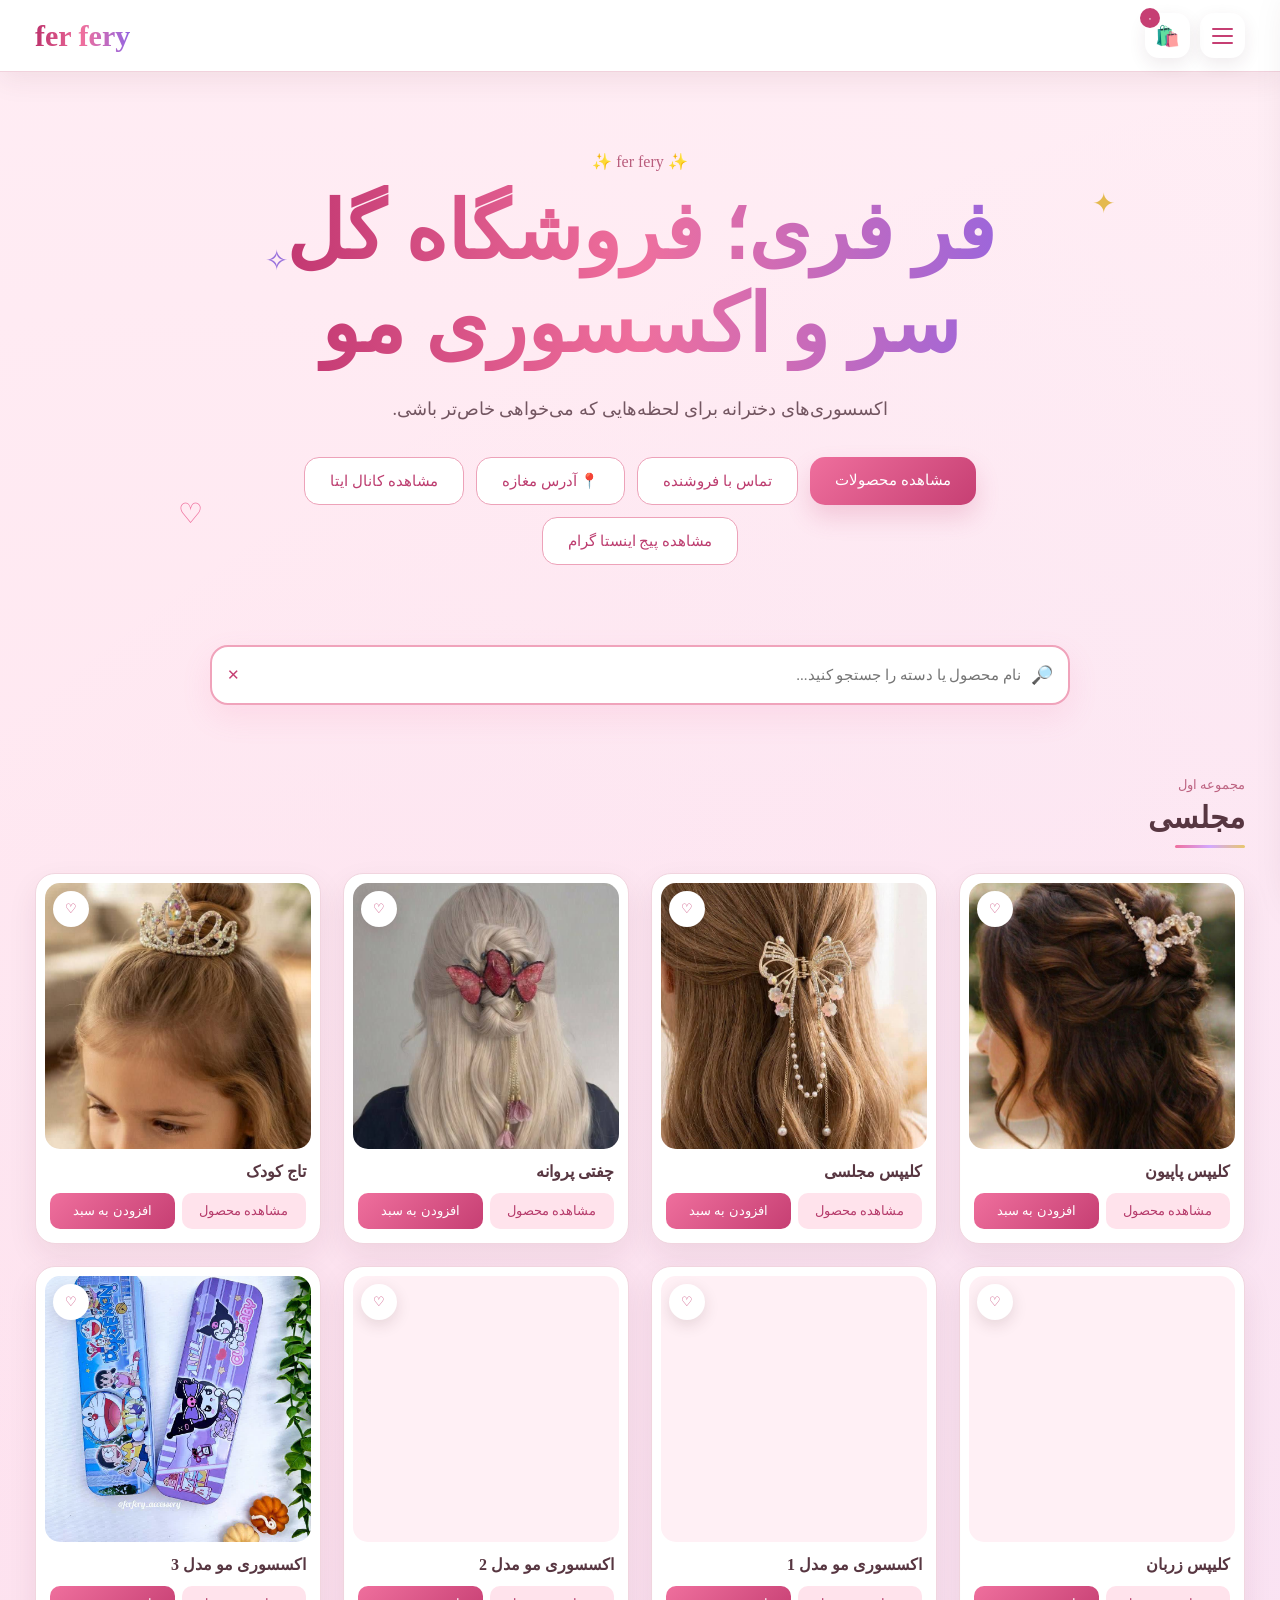
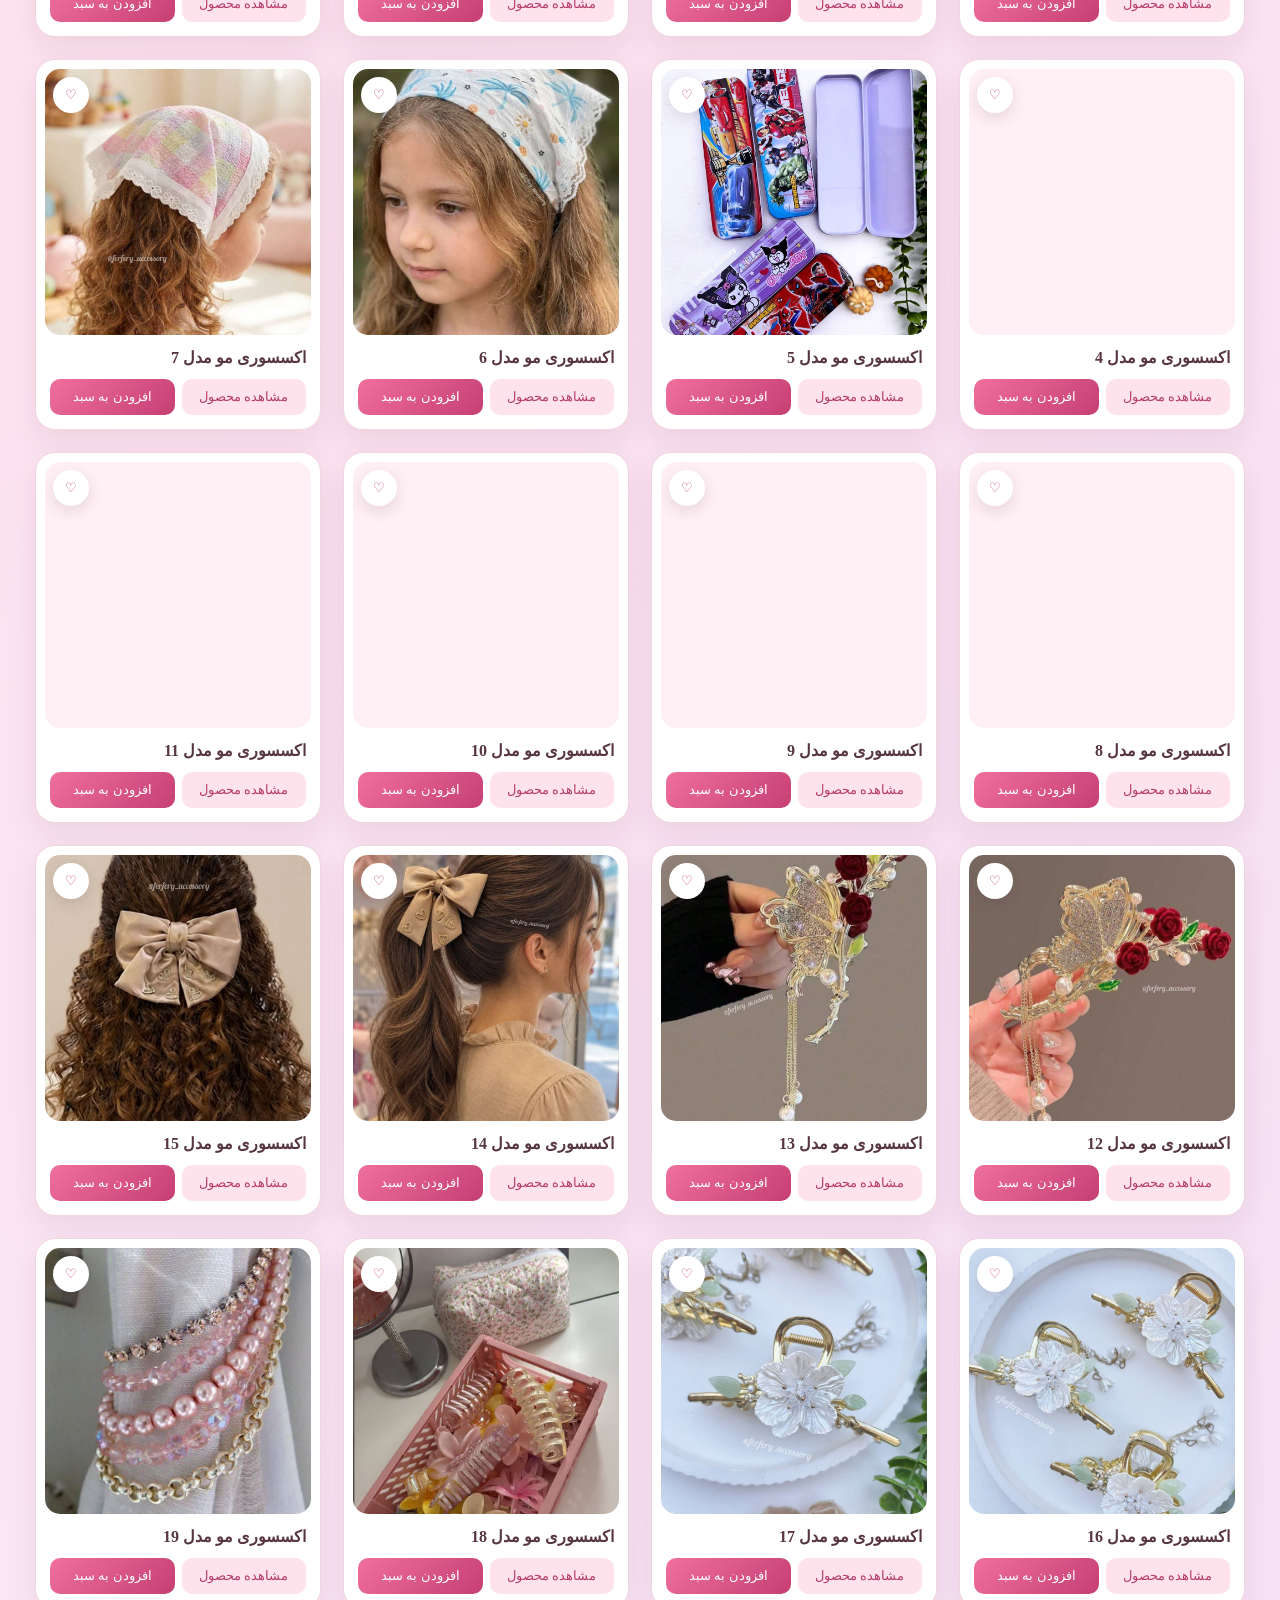
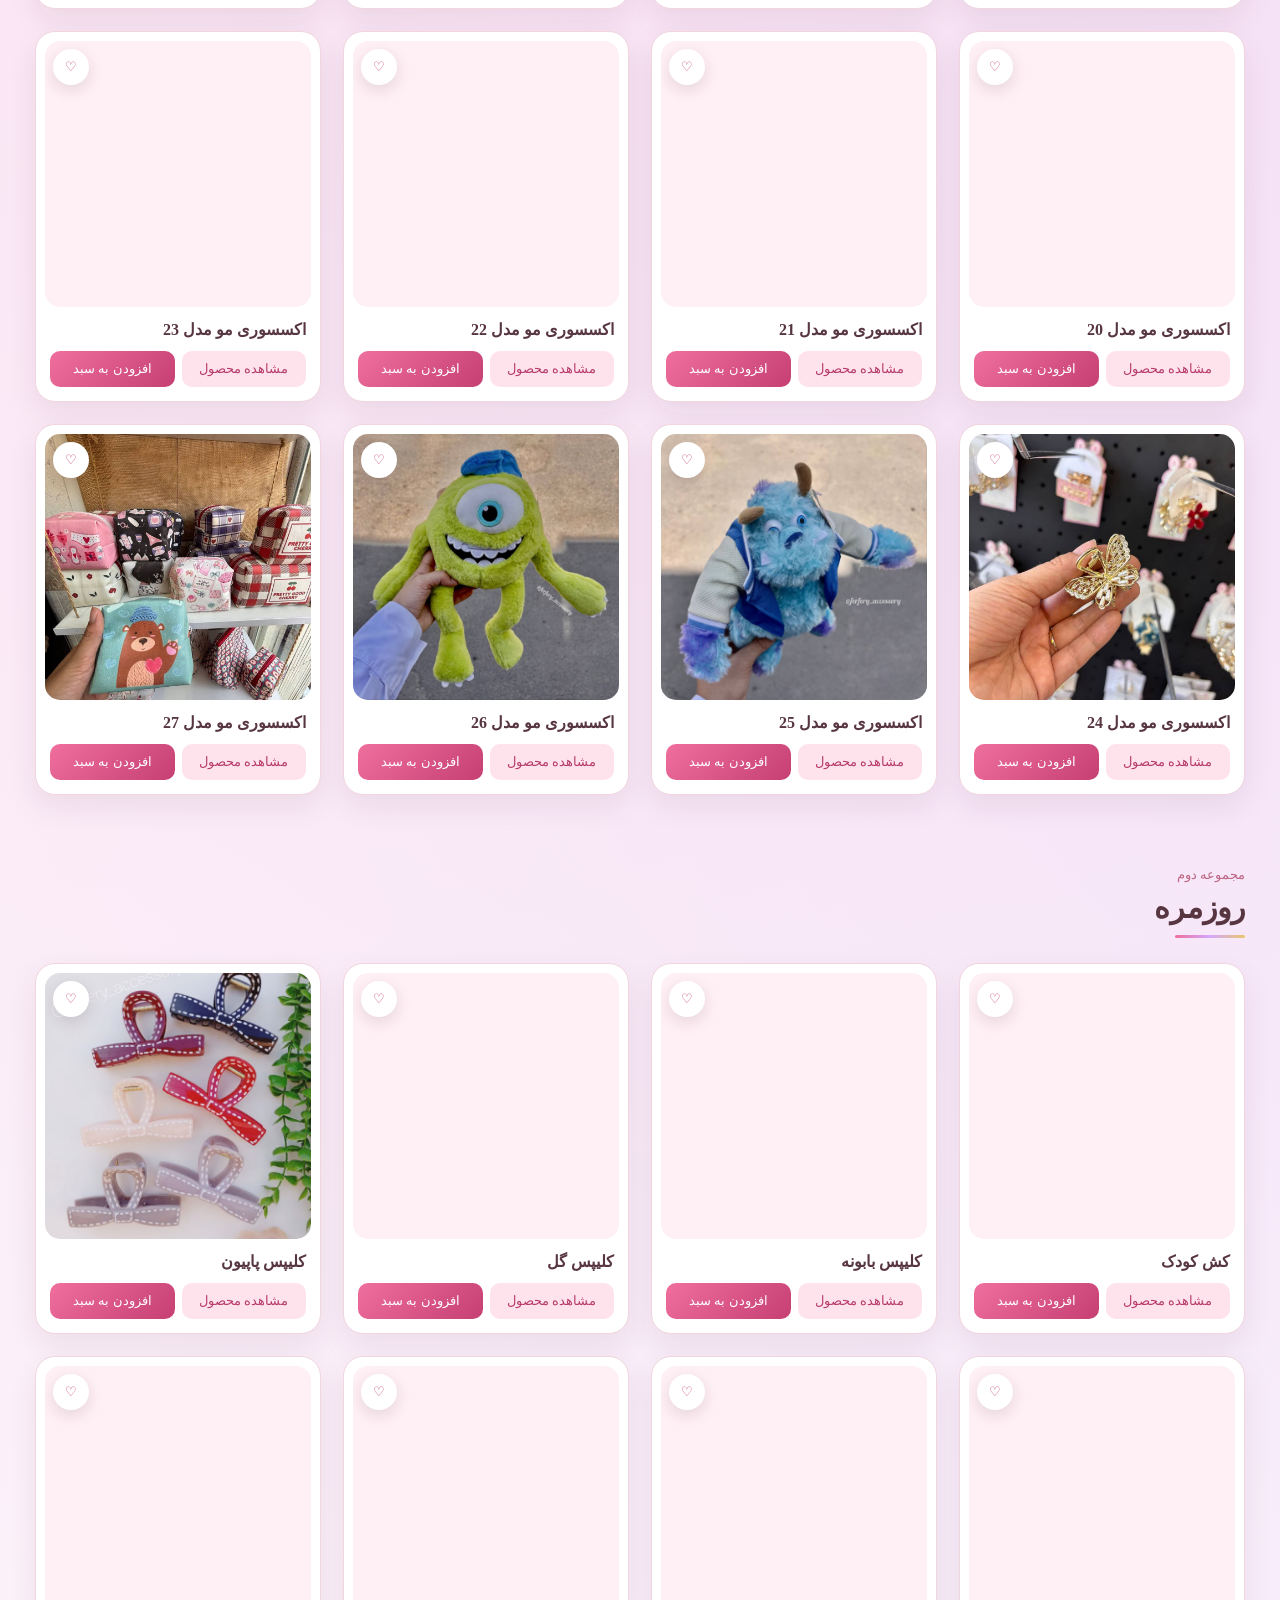
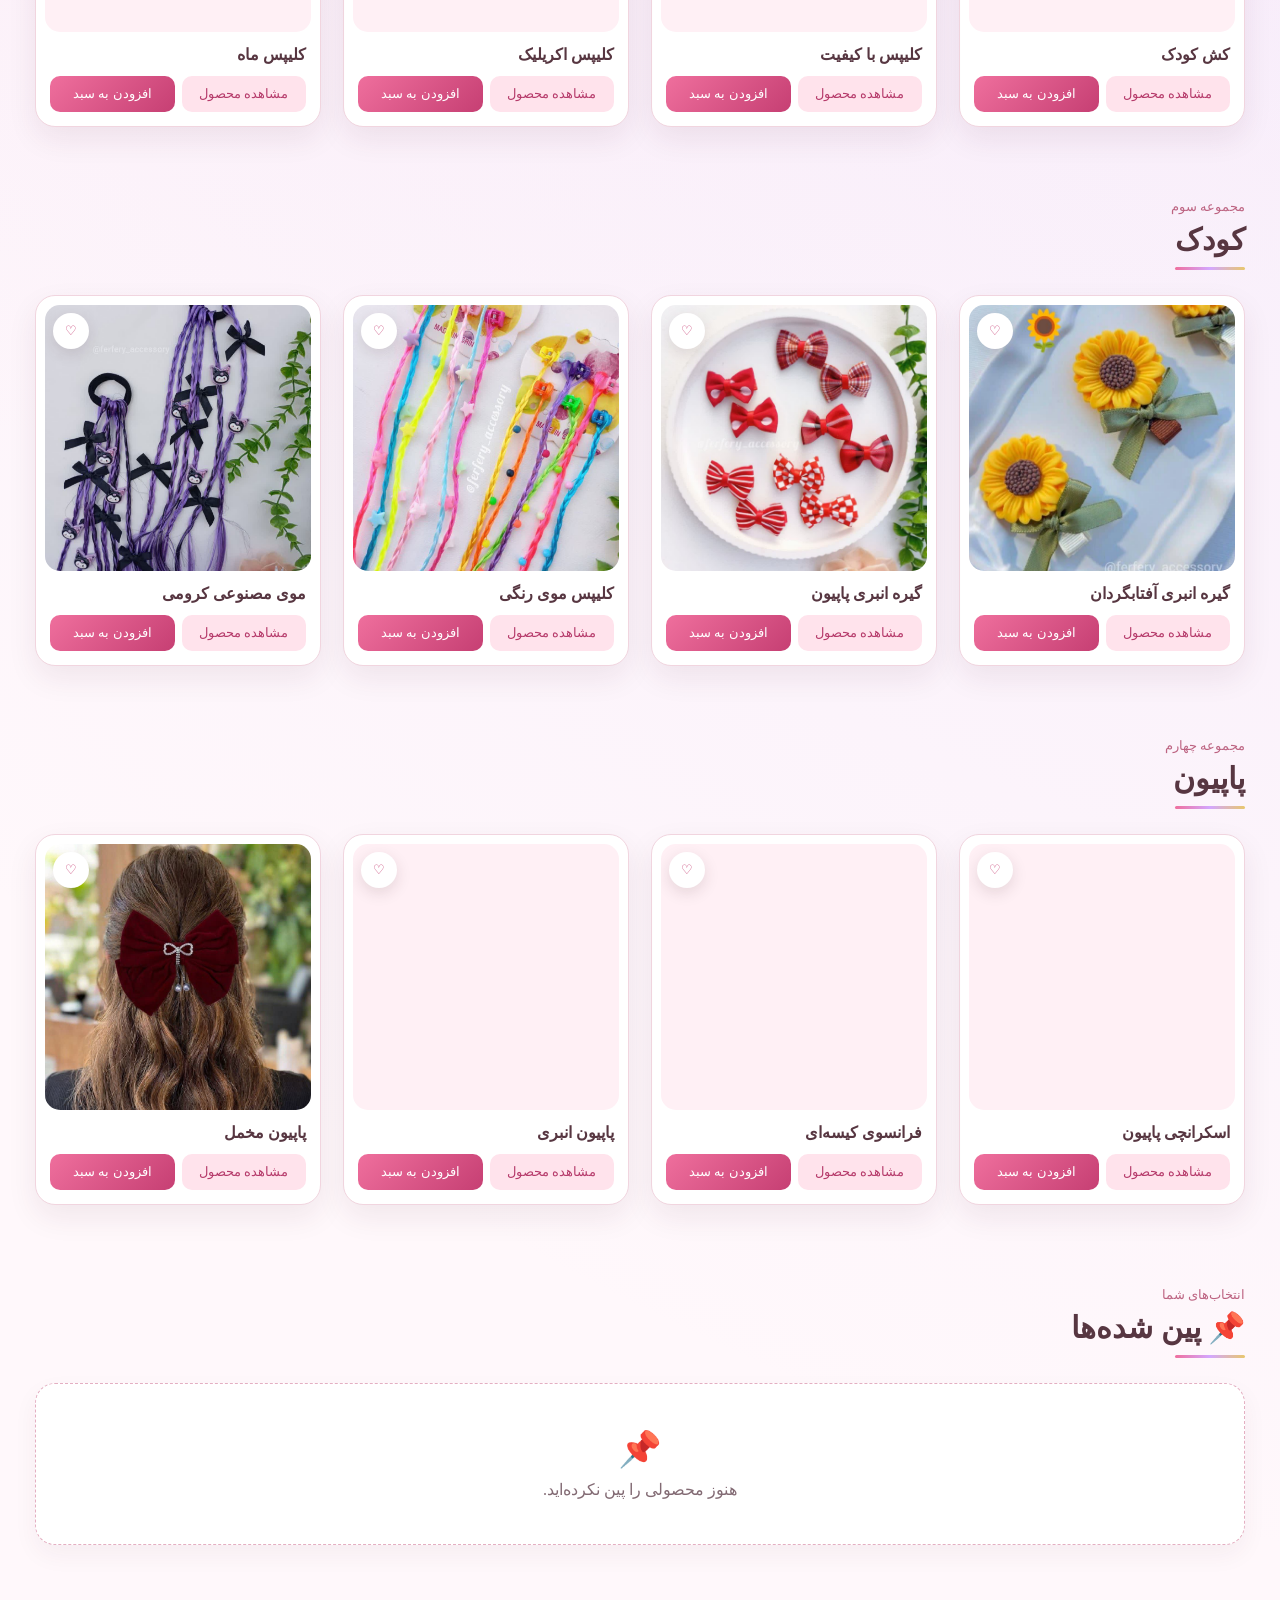
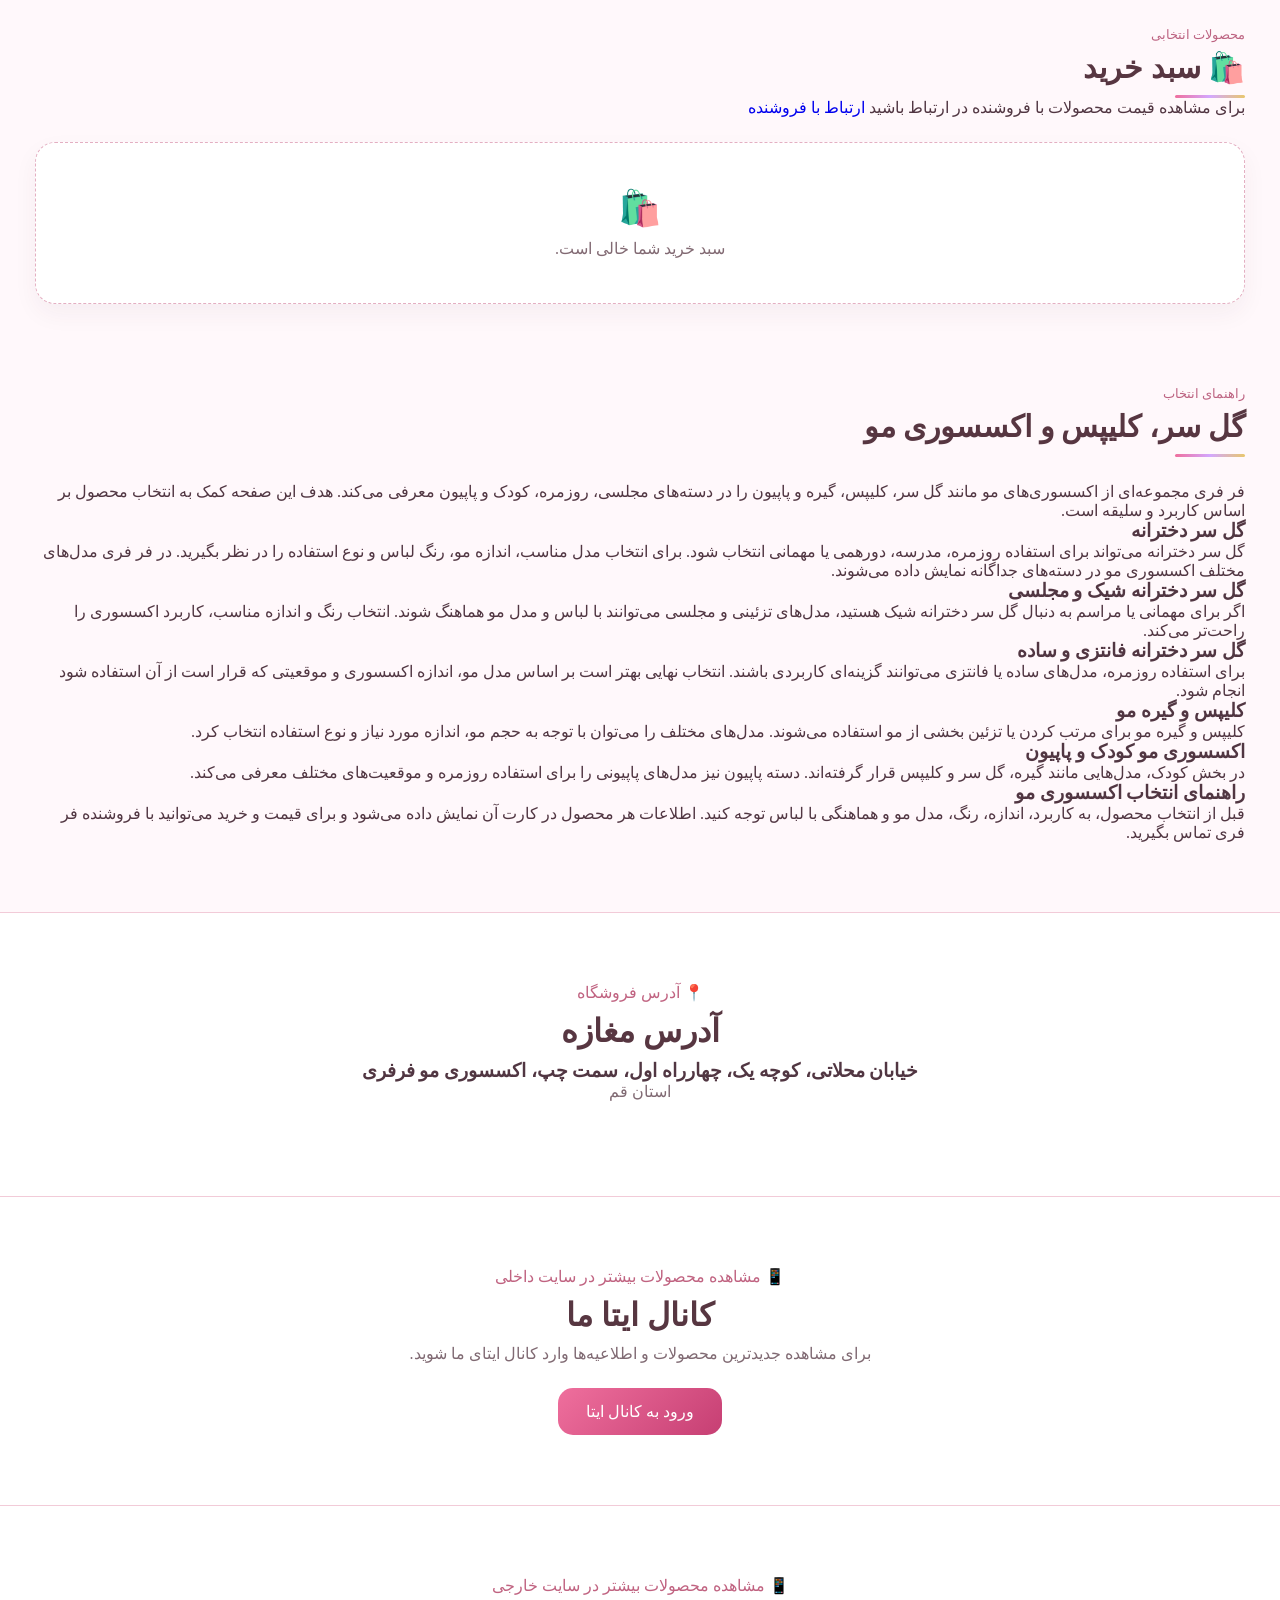
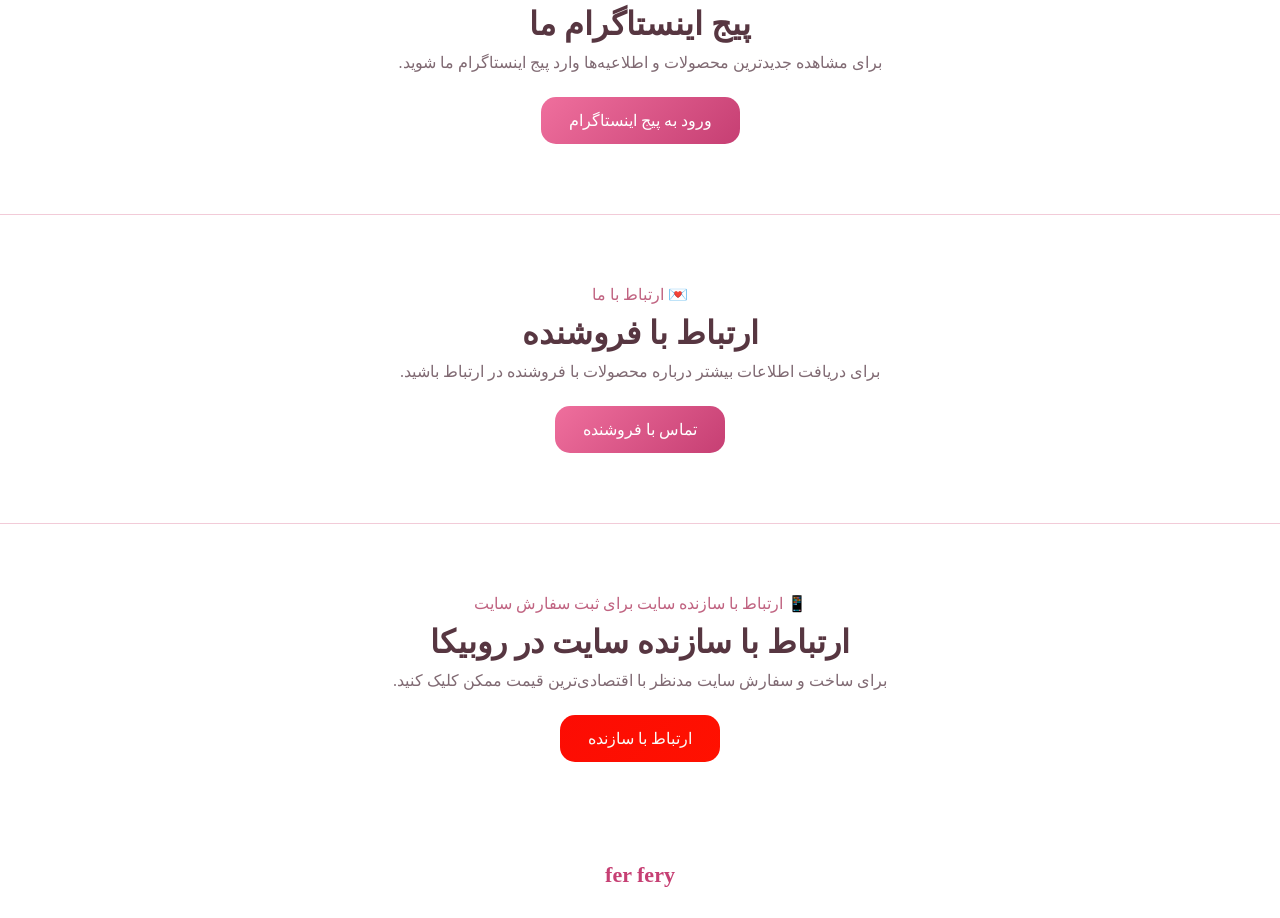
==== commit bf13790b: "x" ====
--- a/index.html
+++ b/index.html
@@ -1,977 +1,457 @@
 <!doctype html>
+
 <html lang="fa" dir="rtl">
-
-<head>
-  <meta charset="UTF-8" />
-
-  <!-- Google Search Console -->
-  <meta name="google-site-verification"
-    content="ZGyMEgat7gXxbrpZYgUgOczDojLtMx80GL5-FGBv5UA" />
-
-  <meta name="viewport" content="width=device-width, initial-scale=1.0" />
-
-  <!-- SEO اصلی -->
-  <title>فر فری | فروشگاه گل سر، کلیپس و اکسسوری مو</title>
-
-  <meta
-    name="description"
-    content="فروشگاه فر فری؛ مشاهده گل سر، کلیپس، گیره مو و پاپیون دخترانه در مدل‌های مجلسی، روزمره و کودک. برای خرید با فروشنده در ارتباط باشید."
-  />
-
-  <meta name="robots" content="index, follow" />
-  <meta name="theme-color" content="#ef6f9d" />
-
-  <meta name="author" content="فر فری" />
-
-  <!-- جلوگیری از مشکل تشخیص زبان -->
-  <meta http-equiv="content-language" content="fa" />
-
-  <!-- Open Graph -->
-  <meta property="og:type" content="website" />
-  <meta property="og:locale" content="fa_IR" />
-  <meta property="og:site_name" content="فر فری" />
-  <meta
-    property="og:title"
-    content="فر فری | فروشگاه گل سر، کلیپس و اکسسوری مو"
-  />
-  <meta
-    property="og:description"
-    content="گل سر، کلیپس، گیره مو و پاپیون دخترانه در مدل‌های مجلسی، روزمره و کودک."
-  />
-
-  <!-- Twitter -->
-  <meta name="twitter:card" content="summary_large_image" />
-  <meta
-    name="twitter:title"
-    content="فر فری | فروشگاه گل سر، کلیپس و اکسسوری مو"
-  />
-  <meta
-    name="twitter:description"
-    content="مشاهده انواع اکسسوری مو دخترانه در فروشگاه فر فری."
-  />
-
-  <!-- CSS -->
-  <link rel="stylesheet" href="style.css" />
-
-  <!-- اطلاعات ساختاری سایت -->
+  <head>
+    <meta charset="UTF-8" />
+
+    <meta
+      name="google-site-verification"
+      content="ZGyMEgat7gXxbrpZYgUgOczDojLtMx80GL5-FGBv5UA"
+    />
+
+    <meta name="viewport" content="width=device-width, initial-scale=1.0" />
+
+    <title>فر فری | خرید گل سر، کلیپس و اکسسوری مو</title>
+
+    <meta
+      name="description"
+      content="فر فری، فروشگاه اکسسوری مو و گل سر دخترانه. مشاهده انواع گل سر، کلیپس مو، گیره مو، پاپیون و اکسسوری‌های مو در مدل‌های مجلسی، روزمره و کودک."
+    />
+
+    <meta name="robots" content="index, follow" />
+
+    <meta name="theme-color" content="#ef6f9d" />
+    <meta name="author" content="فر فری" />
+    <meta name="googlebot" content="index, follow, max-image-preview:large" />
+    <link rel="canonical" href="https://abdorrezamovahedi.github.io/fer_fery/" />
+    <meta property="og:type" content="website" />
+    <meta property="og:locale" content="fa_IR" />
+    <meta property="og:site_name" content="فر فری" />
+    <meta property="og:title" content="فر فری | خرید گل سر، کلیپس و اکسسوری مو" />
+    <meta property="og:description" content="فروشگاه فر فری؛ مجموعه‌ای از گل سر، کلیپس، گیره و پاپیون مو برای استفاده روزمره، مجلسی و کودک." />
+    <meta property="og:url" content="https://abdorrezamovahedi.github.io/fer_fery/" />
+    <meta name="twitter:card" content="summary" />
+
+    <link rel="stylesheet" href="style.css" />
   <script type="application/ld+json">
-  {
-    "@context": "https://schema.org",
-    "@type": "WebSite",
-    "name": "فر فری",
-    "alternateName": "fer fery",
-    "description": "فروشگاه اکسسوری مو دخترانه شامل گل سر، کلیپس، گیره مو و پاپیون.",
-    "inLanguage": "fa"
-  }
-  </script>
+{
+  "@context":"https://schema.org",
+  "@type":"WebSite",
+  "name":"فر فری",
+  "alternateName":"Fer Fery",
+  "url":"https://abdorrezamovahedi.github.io/fer_fery/",
+  "inLanguage":"fa"
+}
+</script>
+<script type="application/ld+json">
+{
+  "@context":"https://schema.org",
+  "@type":"Organization",
+  "name":"فر فری",
+  "url":"https://abdorrezamovahedi.github.io/fer_fery/"
+}
+</script>
 </head>
 
-<body>
-
-  <!-- =========================
+  <body>
+    <!-- =========================
        HEADER
   ========================== -->
 
-  <header class="header">
-    <nav class="nav" aria-label="منوی اصلی">
-
-      <div class="nav-buttons">
+    <header class="header">
+      <nav class="nav">
+        <div class="nav-buttons">
+          <button
+            class="icon-button hamburger"
+            id="hamburger"
+            aria-label="باز کردن منو"
+          >
+            <span></span>
+            <span></span>
+            <span></span>
+          </button>
+
+          <button
+            class="icon-button cart-button"
+            id="cartButton"
+            aria-label="سبد خرید"
+          >
+            🛍️
+
+            <span class="cart-count" id="cartCount"> ۰ </span>
+          </button>
+        </div>
+
+        <div class="logo">fer fery</div>
+      </nav>
+    </header>
+
+    <!-- =========================
+       SIDE MENU
+  ========================== -->
+
+    <div class="overlay" id="overlay"></div>
+
+    <aside class="side-menu" id="sideMenu">
+      <div class="menu-top">
+        <h2>fer fery</h2>
+
+        <button class="close-menu" id="closeMenu">✕</button>
+      </div>
+
+      <div class="menu-links">
+        <a class="menu-link" href="#majlesi"> 🎀 مجلسی </a>
+
+        <a class="menu-link" href="#rozmarre"> 🌸 روزمره </a>
+
+        <a class="menu-link" href="#koodak"> 🧸 کودک </a>
+
+        <a class="menu-link" href="#papion"> 🎀 پاپیون </a>
+
+        <div class="menu-divider"></div>
+
+        <a class="menu-link" href="#pinned"> 📌 پین شده‌ها </a>
+
+        <a class="menu-link" href="#cart"> 🛍️ سبد خرید </a>
+
+        <div class="menu-divider"></div>
+
+        <a class="menu-link" href="#address"> 📍 آدرس مغازه </a>
+
+        <a class="menu-link" href="#contact"> 💌 تماس با فروشنده </a>
+
+        <a class="menu-link" href="#eitaa"> 📱 کانال ایتا </a>
+
+        <a class="menu-link" href="#sz"> ارتباط با سازنده </a>
+      </div>
+    </aside>
+
+    <!-- =========================
+       HERO
+  ========================== -->
+
+    <section class="hero">
+      <div class="decor decor-one">✦</div>
+
+      <div class="decor decor-two">♡</div>
+
+      <div class="decor decor-three">✧</div>
+
+      <div class="hero-content">
+        <span class="hero-small"> ✨ fer fery ✨ </span>
+
+        <h1>فر فری؛ فروشگاه گل سر و اکسسوری مو</h1>
+
+        <p>اکسسوری‌های دخترانه برای لحظه‌هایی که می‌خواهی خاص‌تر باشی.</p>
+
+        <div class="hero-buttons">
+          <a href="#majlesi" class="hero-btn primary"> مشاهده محصولات </a>
+
+          <a href="#contact" class="hero-btn secondary"> تماس با فروشنده </a>
+
+          <a href="#address" class="hero-btn secondary"> 📍 آدرس مغازه </a>
+
+          <a href="#eitaa" class="hero-btn secondary"> مشاهده کانال ایتا </a>
+
+          <a href="#ens" class="hero-btn secondary"> مشاهده پیج اینستا گرام </a>
+        </div>
+      </div>
+    </section>
+
+    <!-- =========================
+       SEARCH
+  ========================== -->
+
+    <section class="search-section">
+      <div class="search-box">
+        <span class="search-icon"> 🔎 </span>
+
+        <input
+          id="search"
+          type="search"
+          placeholder="نام محصول یا دسته را جستجو کنید..."
+          autocomplete="off"
+        />
 
         <button
-          class="icon-button hamburger"
-          id="hamburger"
-          aria-label="باز کردن منو"
-          type="button"
+          class="clear-search"
+          id="clearSearch"
+          aria-label="پاک کردن جستجو"
         >
-          <span></span>
-          <span></span>
-          <span></span>
+          ✕
         </button>
-
-        <button
-          class="icon-button cart-button"
-          id="cartButton"
-          aria-label="مشاهده سبد خرید"
-          type="button"
-        >
-          🛍️
-          <span class="cart-count" id="cartCount">۰</span>
-        </button>
-
       </div>
 
-      <div class="logo" aria-label="فر فری">
-        fer fery
+      <div class="search-results" id="searchResults"></div>
+    </section>
+
+    <!-- =========================
+       MAIN
+  ========================== -->
+
+    <main>
+      <!-- =========================
+         مجلسی
+    ========================== -->
+
+      <section class="products-section" id="majlesi">
+        <div class="section-title">
+          <small> مجموعه اول </small>
+
+          <h2>مجلسی</h2>
+        </div>
+
+        <div class="products-grid" id="majlesiGrid"></div>
+      </section>
+
+      <!-- =========================
+         روزمره
+    ========================== -->
+
+      <section class="products-section" id="rozmarre">
+        <div class="section-title">
+          <small> مجموعه دوم </small>
+
+          <h2>روزمره</h2>
+        </div>
+
+        <div class="products-grid" id="rozmarreGrid"></div>
+      </section>
+
+      <!-- =========================
+         کودک
+    ========================== -->
+
+      <section class="products-section" id="koodak">
+        <div class="section-title">
+          <small> مجموعه سوم </small>
+
+          <h2>کودک</h2>
+        </div>
+
+        <div class="products-grid" id="koodakGrid"></div>
+      </section>
+
+      <!-- =========================
+         پاپیون
+    ========================== -->
+
+      <section class="products-section" id="papion">
+        <div class="section-title">
+          <small> مجموعه چهارم </small>
+
+          <h2>پاپیون</h2>
+        </div>
+
+        <div class="products-grid" id="papionGrid"></div>
+      </section>
+
+      <!-- =========================
+         PINNED
+    ========================== -->
+
+      <section class="special-section" id="pinned">
+        <div class="section-title">
+          <small> انتخاب‌های شما </small>
+
+          <h2>📌 پین شده‌ها</h2>
+        </div>
+
+        <div class="products-grid" id="pinnedGrid"></div>
+
+        <div class="empty" id="emptyPinned">
+          <div class="empty-icon">📌</div>
+
+          <p>هنوز محصولی را پین نکرده‌اید.</p>
+        </div>
+      </section>
+
+      <!-- =========================
+         CART
+    ========================== -->
+
+      <section class="special-section" id="cart">
+        <div class="section-title">
+          <small> محصولات انتخابی </small>
+
+          <h2>🛍️ سبد خرید</h2>
+
+          <div class="cart-contact">
+            <span> برای مشاهده قیمت محصولات با فروشنده در ارتباط باشید </span>
+
+            <a href="#contact" class="cart-contact-button">
+              ارتباط با فروشنده
+            </a>
+          </div>
+        </div>
+
+        <div class="cart-items" id="cartItems"></div>
+
+        <div class="empty" id="emptyCart">
+          <div class="empty-icon">🛍️</div>
+
+          <p>سبد خرید شما خالی است.</p>
+        </div>
+      </section>
+
+      <!-- =========================
+         SEO CONTENT
+    ========================== -->
+
+      <section class="seo-content" id="seo">
+        <div class="section-title">
+          <small>راهنمای انتخاب</small>
+          <h2>گل سر، کلیپس و اکسسوری مو</h2>
+        </div>
+        <div class="seo-text">
+          <p>فر فری مجموعه‌ای از اکسسوری‌های مو مانند گل سر، کلیپس، گیره و پاپیون را در دسته‌های مجلسی، روزمره، کودک و پاپیون معرفی می‌کند. هدف این صفحه کمک به انتخاب محصول بر اساس کاربرد و سلیقه است.</p>
+          <h3>گل سر دخترانه</h3>
+          <p>گل سر دخترانه می‌تواند برای استفاده روزمره، مدرسه، دورهمی یا مهمانی انتخاب شود. برای انتخاب مدل مناسب، اندازه مو، رنگ لباس و نوع استفاده را در نظر بگیرید. در فر فری مدل‌های مختلف اکسسوری مو در دسته‌های جداگانه نمایش داده می‌شوند.</p>
+          <h3>گل سر دخترانه شیک و مجلسی</h3>
+          <p>اگر برای مهمانی یا مراسم به دنبال گل سر دخترانه شیک هستید، مدل‌های تزئینی و مجلسی می‌توانند با لباس و مدل مو هماهنگ شوند. انتخاب رنگ و اندازه مناسب، کاربرد اکسسوری را راحت‌تر می‌کند.</p>
+          <h3>گل سر دخترانه فانتزی و ساده</h3>
+          <p>برای استفاده روزمره، مدل‌های ساده یا فانتزی می‌توانند گزینه‌ای کاربردی باشند. انتخاب نهایی بهتر است بر اساس مدل مو، اندازه اکسسوری و موقعیتی که قرار است از آن استفاده شود انجام شود.</p>
+          <h3>کلیپس و گیره مو</h3>
+          <p>کلیپس و گیره مو برای مرتب کردن یا تزئین بخشی از مو استفاده می‌شوند. مدل‌های مختلف را می‌توان با توجه به حجم مو، اندازه مورد نیاز و نوع استفاده انتخاب کرد.</p>
+          <h3>اکسسوری مو کودک و پاپیون</h3>
+          <p>در بخش کودک، مدل‌هایی مانند گیره، گل سر و کلیپس قرار گرفته‌اند. دسته پاپیون نیز مدل‌های پاپیونی را برای استفاده روزمره و موقعیت‌های مختلف معرفی می‌کند.</p>
+          <h3>راهنمای انتخاب اکسسوری مو</h3>
+          <p>قبل از انتخاب محصول، به کاربرد، اندازه، رنگ، مدل مو و هماهنگی با لباس توجه کنید. اطلاعات هر محصول در کارت آن نمایش داده می‌شود و برای قیمت و خرید می‌توانید با فروشنده فر فری تماس بگیرید.</p>
+        </div>
+      </section>
+    </main>
+
+    <!-- =========================
+       ADDRESS
+  ========================== -->
+
+    <section class="contact" id="address">
+      <span class="contact-small"> 📍 آدرس فروشگاه </span>
+
+      <h2>آدرس مغازه</h2>
+
+      <h3>خیابان محلاتی، کوچه یک، چهارراه اول، سمت چپ، اکسسوری مو فرفری</h3>
+
+      <p>استان قم</p>
+    </section>
+
+    <!-- =========================
+       EITAA
+  ========================== -->
+
+    <section class="contact" id="eitaa">
+      <span class="contact-small"> 📱 مشاهده محصولات بیشتر در سایت داخلی </span>
+
+      <h2>کانال ایتا ما</h2>
+
+      <p>برای مشاهده جدیدترین محصولات و اطلاعیه‌ها وارد کانال ایتای ما شوید.</p>
+
+      <a
+        class="contact-button"
+        href="https://web.eitaa.com/#@ferfery_accessory"
+        target="_blank"
+        rel="noopener noreferrer"
+      >
+        ورود به کانال ایتا
+      </a>
+    </section>
+
+    <!-- =========================
+       INSTAGRAM
+  ========================== -->
+
+    <section class="contact" id="ens">
+      <span class="contact-small"> 📱 مشاهده محصولات بیشتر در سایت خارجی </span>
+
+      <h2>پیج اینستاگرام ما</h2>
+
+      <p>
+        برای مشاهده جدیدترین محصولات و اطلاعیه‌ها وارد پیج اینستاگرام ما شوید.
+      </p>
+
+      <a
+        class="contact-button"
+        href="https://www.instagram.com/_ferfery_accessory/"
+        target="_blank"
+        rel="noopener noreferrer"
+      >
+        ورود به پیج اینستاگرام
+      </a>
+    </section>
+
+    <!-- =========================
+       CONTACT
+  ========================== -->
+
+    <section class="contact" id="contact">
+      <span class="contact-small"> 💌 ارتباط با ما </span>
+
+      <h2>ارتباط با فروشنده</h2>
+
+      <p>
+        برای دریافت اطلاعات بیشتر درباره محصولات با فروشنده در ارتباط باشید.
+      </p>
+
+      <a class="contact-button" href="shomare_mobile.html"> تماس با فروشنده </a>
+    </section>
+
+    <!-- =========================
+       سازنده
+  ========================== -->
+
+    <section class="contact" id="sz">
+      <span class="contact-small">
+        📱 ارتباط با سازنده سایت برای ثبت سفارش سایت
+      </span>
+
+      <h2>ارتباط با سازنده سایت در روبیکا</h2>
+
+      <p>برای ساخت و سفارش سایت مدنظر با اقتصادی‌ترین قیمت ممکن کلیک کنید.</p>
+
+      <a id="con" href="sz.html" target="_blank" rel="noopener noreferrer">
+        ارتباط با سازنده
+      </a>
+    </section>
+
+    <!-- =========================
+       FOOTER
+  ========================== -->
+
+    <footer>fer fery</footer>
+
+    <!-- =========================
+       PRODUCT MODAL
+  ========================== -->
+
+    <div class="modal" id="productModal" aria-hidden="true">
+      <div class="modal-box">
+        <button class="modal-close" id="modalClose" aria-label="بستن">✕</button>
+
+        <div class="modal-image">
+          <img id="modalImage" src="" alt="" />
+        </div>
+
+        <div class="modal-info">
+          <span class="modal-category" id="modalCategory"></span>
+
+          <h2 id="modalName">pass</h2>
+
+          <button class="modal-add" id="modalAdd">افزودن به سبد خرید</button>
+        </div>
       </div>
-
-    </nav>
-  </header>
-
-
-  <!-- =========================
-       OVERLAY
-  ========================== -->
-
-  <div
-    class="overlay"
-    id="overlay"
-    aria-hidden="true"
-  ></div>
-
-
-  <!-- =========================
-       SIDE MENU
-  ========================== -->
-
-  <aside
-    class="side-menu"
-    id="sideMenu"
-    aria-label="منوی فروشگاه"
-  >
-
-    <div class="menu-top">
-
-      <h2>fer fery</h2>
-
-      <button
-        class="close-menu"
-        id="closeMenu"
-        aria-label="بستن منو"
-        type="button"
-      >
-        ✕
-      </button>
-
     </div>
 
-    <div class="menu-links">
-
-      <a class="menu-link" href="#majlesi">
-        🎀 مجلسی
-      </a>
-
-      <a class="menu-link" href="#rozmarre">
-        🌸 روزمره
-      </a>
-
-      <a class="menu-link" href="#koodak">
-        🧸 کودک
-      </a>
-
-      <a class="menu-link" href="#papion">
-        🎀 پاپیون
-      </a>
-
-      <div class="menu-divider"></div>
-
-      <a class="menu-link" href="#pinned">
-        📌 پین شده‌ها
-      </a>
-
-      <a class="menu-link" href="#cart">
-        🛍️ سبد خرید
-      </a>
-
-      <div class="menu-divider"></div>
-
-      <a class="menu-link" href="#address">
-        📍 آدرس مغازه
-      </a>
-
-      <a class="menu-link" href="#contact">
-        💌 تماس با فروشنده
-      </a>
-
-      <a class="menu-link" href="#eitaa">
-        📱 کانال ایتا
-      </a>
-
-      <a class="menu-link" href="#ens">
-        📸 اینستاگرام
-      </a>
-
-      <a class="menu-link" href="#sz">
-        🛠️ ارتباط با سازنده سایت
-      </a>
-
-    </div>
-
-  </aside>
-
-
-  <!-- =========================
-       HERO
-  ========================== -->
-
-  <section class="hero" aria-labelledby="main-title">
-
-    <div class="decor decor-one">✦</div>
-    <div class="decor decor-two">♡</div>
-    <div class="decor decor-three">✧</div>
-
-    <div class="hero-content">
-
-      <span class="hero-small">
-        ✨ fer fery ✨
-      </span>
-
-      <h1 id="main-title">
-        فروشگاه فر فری؛ گل سر، کلیپس و اکسسوری مو دخترانه
-      </h1>
-
-      <p>
-        گل سر، کلیپس، گیره مو و پاپیون در مدل‌های مجلسی، روزمره و کودک.
-      </p>
-
-      <div class="hero-buttons">
-
-        <a
-          href="#majlesi"
-          class="hero-btn primary"
-        >
-          مشاهده محصولات
-        </a>
-
-        <a
-          href="#contact"
-          class="hero-btn secondary"
-        >
-          تماس با فروشنده
-        </a>
-
-        <a
-          href="#address"
-          class="hero-btn secondary"
-        >
-          📍 آدرس مغازه
-        </a>
-
-        <a
-          href="#eitaa"
-          class="hero-btn secondary"
-        >
-          📱 کانال ایتا
-        </a>
-
-        <a
-          href="#ens"
-          class="hero-btn secondary"
-        >
-          📸 اینستاگرام
-        </a>
-
-      </div>
-
-    </div>
-
-  </section>
-
-
-  <!-- =========================
-       SEARCH
-  ========================== -->
-
-  <section
-    class="search-section"
-    aria-label="جستجوی محصولات"
-  >
-
-    <div class="search-box">
-
-      <span
-        class="search-icon"
-        aria-hidden="true"
-      >
-        🔎
-      </span>
-
-      <input
-        id="search"
-        type="search"
-        placeholder="نام محصول یا دسته را جستجو کنید..."
-        autocomplete="off"
-        aria-label="جستجوی محصول"
-      />
-
-      <button
-        class="clear-search"
-        id="clearSearch"
-        aria-label="پاک کردن جستجو"
-        type="button"
-      >
-        ✕
-      </button>
-
-    </div>
-
-    <div
-      class="search-results"
-      id="searchResults"
-      aria-live="polite"
-    ></div>
-
-  </section>
-
-
-  <!-- =========================
-       MAIN
-  ========================== -->
-
-  <main>
-
-
-    <!-- =========================
-         مجلسی
-    ========================== -->
-
-    <section
-      class="products-section"
-      id="majlesi"
-      aria-labelledby="majlesi-title"
-    >
-
-      <div class="section-title">
-
-        <small>
-          مجموعه اول
-        </small>
-
-        <h2 id="majlesi-title">
-          اکسسوری مو مجلسی
-        </h2>
-
-      </div>
-
-      <div
-        class="products-grid"
-        id="majlesiGrid"
-      ></div>
-
-    </section>
-
-
-    <!-- =========================
-         روزمره
-    ========================== -->
-
-    <section
-      class="products-section"
-      id="rozmarre"
-      aria-labelledby="rozmarre-title"
-    >
-
-      <div class="section-title">
-
-        <small>
-          مجموعه دوم
-        </small>
-
-        <h2 id="rozmarre-title">
-          اکسسوری مو روزمره
-        </h2>
-
-      </div>
-
-      <div
-        class="products-grid"
-        id="rozmarreGrid"
-      ></div>
-
-    </section>
-
-
-    <!-- =========================
-         کودک
-    ========================== -->
-
-    <section
-      class="products-section"
-      id="koodak"
-      aria-labelledby="koodak-title"
-    >
-
-      <div class="section-title">
-
-        <small>
-          مجموعه سوم
-        </small>
-
-        <h2 id="koodak-title">
-          اکسسوری مو کودک
-        </h2>
-
-      </div>
-
-      <div
-        class="products-grid"
-        id="koodakGrid"
-      ></div>
-
-    </section>
-
-
-    <!-- =========================
-         پاپیون
-    ========================== -->
-
-    <section
-      class="products-section"
-      id="papion"
-      aria-labelledby="papion-title"
-    >
-
-      <div class="section-title">
-
-        <small>
-          مجموعه چهارم
-        </small>
-
-        <h2 id="papion-title">
-          پاپیون مو دخترانه
-        </h2>
-
-      </div>
-
-      <div
-        class="products-grid"
-        id="papionGrid"
-      ></div>
-
-    </section>
-
-
-    <!-- =========================
-         PINNED
-    ========================== -->
-
-    <section
-      class="special-section"
-      id="pinned"
-      aria-labelledby="pinned-title"
-    >
-
-      <div class="section-title">
-
-        <small>
-          انتخاب‌های شما
-        </small>
-
-        <h2 id="pinned-title">
-          📌 پین شده‌ها
-        </h2>
-
-      </div>
-
-      <div
-        class="products-grid"
-        id="pinnedGrid"
-      ></div>
-
-      <div
-        class="empty"
-        id="emptyPinned"
-      >
-
-        <div
-          class="empty-icon"
-          aria-hidden="true"
-        >
-          📌
-        </div>
-
-        <p>
-          هنوز محصولی را پین نکرده‌اید.
-        </p>
-
-      </div>
-
-    </section>
-
-
-    <!-- =========================
-         CART
-    ========================== -->
-
-    <section
-      class="special-section"
-      id="cart"
-      aria-labelledby="cart-title"
-    >
-
-      <div class="section-title">
-
-        <small>
-          محصولات انتخابی
-        </small>
-
-        <h2 id="cart-title">
-          🛍️ سبد خرید
-        </h2>
-
-        <div class="cart-contact">
-
-          <span>
-            برای مشاهده قیمت محصولات با فروشنده در ارتباط باشید
-          </span>
-
-          <a
-            href="#contact"
-            class="cart-contact-button"
-          >
-            ارتباط با فروشنده
-          </a>
-
-        </div>
-
-      </div>
-
-      <div
-        class="cart-items"
-        id="cartItems"
-      ></div>
-
-      <div
-        class="empty"
-        id="emptyCart"
-      >
-
-        <div
-          class="empty-icon"
-          aria-hidden="true"
-        >
-          🛍️
-        </div>
-
-        <p>
-          سبد خرید شما خالی است.
-        </p>
-
-      </div>
-
-    </section>
-
-
-    <!-- =========================
-         SEO CONTENT
-    ========================== -->
-
-    <section
-      class="seo-content"
-      id="seo"
-      aria-labelledby="seo-title"
-    >
-
-      <div class="section-title">
-
-        <small>
-          راهنمای خرید
-        </small>
-
-        <h2 id="seo-title">
-          راهنمای انتخاب گل سر، کلیپس و اکسسوری مو
-        </h2>
-
-      </div>
-
-
-      <div class="seo-text">
-
-        <p>
-          در فروشگاه فر فری می‌توانید انواع اکسسوری مو دخترانه را در دسته‌های
-          مجلسی، روزمره، کودک و پاپیون مشاهده کنید. این دسته‌بندی کمک می‌کند
-          محصول مناسب را بر اساس کاربرد و سبک موردنظر خود راحت‌تر پیدا کنید.
-        </p>
-
-
-        <h3>
-          خرید گل سر دخترانه
-        </h3>
-
-        <p>
-          گل سر یکی از اکسسوری‌های کاربردی برای تکمیل استایل مو است.
-          هنگام انتخاب گل سر بهتر است به مدل مو، اندازه محصول و نوع استفاده
-          توجه کنید. برای مشاهده مدل‌های موجود می‌توانید از
-          <a href="#majlesi">مجموعه مجلسی</a>
-          و
-          <a href="#rozmarre">مجموعه روزمره</a>
-          دیدن کنید.
-        </p>
-
-
-        <h3>
-          انتخاب کلیپس مو
-        </h3>
-
-        <p>
-          کلیپس مو برای جمع کردن و مرتب نگه داشتن مو استفاده می‌شود.
-          اندازه و فرم کلیپس می‌تواند بر اساس حجم و مدل مو انتخاب شود.
-          محصولات موجود در فروشگاه در دسته‌های مختلف قرار گرفته‌اند تا
-          جستجوی مدل مناسب ساده‌تر باشد.
-        </p>
-
-
-        <h3>
-          گیره مو دخترانه
-        </h3>
-
-        <p>
-          گیره مو برای استفاده روزانه، مدرسه، مهمانی و تکمیل مدل مو کاربرد دارد.
-          هنگام انتخاب گیره، بهتر است اندازه و فرم آن با مدل مو و نوع استفاده
-          هماهنگ باشد.
-        </p>
-
-
-        <h3>
-          پاپیون مو دخترانه
-        </h3>
-
-        <p>
-          پاپیون مو می‌تواند برای استایل‌های روزمره یا مراسم و مهمانی استفاده شود.
-          در بخش
-          <a href="#papion">پاپیون</a>
-          می‌توانید مدل‌های موجود را مشاهده کنید.
-        </p>
-
-
-        <h3>
-          اکسسوری مو کودک
-        </h3>
-
-        <p>
-          برای انتخاب اکسسوری مو کودک، اندازه و کاربرد محصول اهمیت زیادی دارد.
-          محصولات دسته
-          <a href="#koodak">کودک</a>
-          برای دسترسی ساده‌تر به مدل‌های مربوط به این گروه جدا شده‌اند.
-        </p>
-
-
-        <h3>
-          انتخاب اکسسوری بر اساس مدل مو
-        </h3>
-
-        <p>
-          انتخاب اکسسوری مناسب به طول، حجم و مدل مو بستگی دارد.
-          برای موهای پرحجم معمولاً محصولات متناسب با حجم مو انتخاب می‌شوند
-          و برای موهای کم‌حجم، مدل‌های سبک‌تر می‌توانند کاربردی‌تر باشند.
-        </p>
-
-
-        <h3>
-          هماهنگی اکسسوری با لباس
-        </h3>
-
-        <p>
-          رنگ و سبک اکسسوری را می‌توان با لباس یا سایر جزئیات استایل هماهنگ کرد.
-          برای مراسم، مدل‌های رسمی‌تر و برای استفاده روزانه، مدل‌های ساده‌تر
-          می‌توانند انتخاب مناسبی باشند.
-        </p>
-
-
-        <h3>
-          دسته‌بندی محصولات فر فری
-        </h3>
-
-        <p>
-          محصولات فروشگاه فر فری در چهار دسته اصلی قرار گرفته‌اند:
-          مجلسی، روزمره، کودک و پاپیون.
-          این دسته‌بندی باعث می‌شود بدون جستجوی طولانی، به بخش موردنظر برسید.
-        </p>
-
-
-        <h3>
-          جستجوی محصول در فروشگاه
-        </h3>
-
-        <p>
-          اگر نام محصول یا دسته موردنظر خود را می‌دانید، از بخش جستجوی سایت
-          استفاده کنید. جستجو می‌تواند پیدا کردن محصول موردنظر را در میان
-          محصولات موجود سریع‌تر کند.
-        </p>
-
-
-        <h3>
-          اطلاعات و خرید محصول
-        </h3>
-
-        <p>
-          برای اطلاع از جزئیات و قیمت محصولات موجود، محصول موردنظر را بررسی
-          کرده و در صورت نیاز با فروشنده ارتباط برقرار کنید.
-          قیمت و موجودی محصولات ممکن است تغییر کند، بنابراین اطلاعات نهایی
-          را از فروشنده دریافت کنید.
-        </p>
-
-
-        <h3>
-          ارتباط با فروشگاه فر فری
-        </h3>
-
-        <p>
-          برای دریافت اطلاعات بیشتر درباره محصولات، قیمت یا موجودی،
-          می‌توانید از بخش
-          <a href="#contact">ارتباط با فروشنده</a>
-          استفاده کنید.
-          همچنین آدرس فروشگاه و مسیرهای ارتباطی دیگر در پایین سایت قرار گرفته‌اند.
-        </p>
-
-      </div>
-
-    </section>
-
-  </main>
-
-
-  <!-- =========================
-       ADDRESS
-  ========================== -->
-
-  <section
-    class="contact"
-    id="address"
-    aria-labelledby="address-title"
-  >
-
-    <span class="contact-small">
-      📍 آدرس فروشگاه
-    </span>
-
-    <h2 id="address-title">
-      آدرس مغازه
-    </h2>
-
-    <h3>
-      خیابان محلاتی، کوچه یک، چهارراه اول، سمت چپ، اکسسوری مو فرفری
-    </h3>
-
-    <p>
-      استان قم
-    </p>
-
-  </section>
-
-
-  <!-- =========================
-       EITAA
-  ========================== -->
-
-  <section
-    class="contact"
-    id="eitaa"
-    aria-labelledby="eitaa-title"
-  >
-
-    <span class="contact-small">
-      📱 مشاهده محصولات بیشتر
-    </span>
-
-    <h2 id="eitaa-title">
-      کانال ایتا فر فری
-    </h2>
-
-    <p>
-      برای مشاهده جدیدترین محصولات و اطلاعیه‌ها وارد کانال ایتای ما شوید.
-    </p>
-
-    <a
-      class="contact-button"
-      href="https://web.eitaa.com/#@ferfery_accessory"
-      target="_blank"
-      rel="noopener noreferrer"
-    >
-      ورود به کانال ایتا
-    </a>
-
-  </section>
-
-
-  <!-- =========================
-       INSTAGRAM
-  ========================== -->
-
-  <section
-    class="contact"
-    id="ens"
-    aria-labelledby="instagram-title"
-  >
-
-    <span class="contact-small">
-      📸 مشاهده محصولات بیشتر
-    </span>
-
-    <h2 id="instagram-title">
-      پیج اینستاگرام فر فری
-    </h2>
-
-    <p>
-      برای مشاهده جدیدترین محصولات و اطلاعیه‌ها وارد پیج اینستاگرام ما شوید.
-    </p>
-
-    <a
-      class="contact-button"
-      href="https://www.instagram.com/_ferfery_accessory/"
-      target="_blank"
-      rel="noopener noreferrer"
-    >
-      ورود به پیج اینستاگرام
-    </a>
-
-  </section>
-
-
-  <!-- =========================
-       CONTACT
-  ========================== -->
-
-  <section
-    class="contact"
-    id="contact"
-    aria-labelledby="contact-title"
-  >
-
-    <span class="contact-small">
-      💌 ارتباط با ما
-    </span>
-
-    <h2 id="contact-title">
-      ارتباط با فروشنده
-    </h2>
-
-    <p>
-      برای دریافت اطلاعات بیشتر درباره محصولات، قیمت و موجودی
-      با فروشنده در ارتباط باشید.
-    </p>
-
-    <a
-      class="contact-button"
-      href="shomare_mobile.html"
-    >
-      تماس با فروشنده
-    </a>
-
-  </section>
-
-
-  <!-- =========================
-       SITE CREATOR
-  ========================== -->
-
-  <section
-    class="contact"
-    id="sz"
-    aria-labelledby="creator-title"
-  >
-
-    <span class="contact-small">
-      📱 ارتباط با سازنده سایت
-    </span>
-
-    <h2 id="creator-title">
-      ارتباط با سازنده سایت در روبیکا
-    </h2>
-
-    <p>
-      برای ساخت و سفارش سایت مدنظر خود می‌توانید با سازنده سایت ارتباط بگیرید.
-    </p>
-
-    <a
-      id="con"
-      href="sz.html"
-      target="_blank"
-      rel="noopener noreferrer"
-    >
-      ارتباط با سازنده
-    </a>
-
-  </section>
-
-
-  <!-- =========================
-       FOOTER
-  ========================== -->
-
-  <footer>
-    <p>
-      © فر فری | فروشگاه گل سر، کلیپس و اکسسوری مو
-    </p>
-  </footer>
-
-
-  <!-- =========================
-       PRODUCT MODAL
-  ========================== -->
-
-  <div
-    class="modal"
-    id="productModal"
-    aria-hidden="true"
-  >
-
-    <div class="modal-box">
-
-      <button
-        class="modal-close"
-        id="modalClose"
-        aria-label="بستن پنجره محصول"
-        type="button"
-      >
-        ✕
-      </button>
-
-      <div class="modal-image">
-
-        <img
-          id="modalImage"
-          src=""
-          alt=""
-          loading="lazy"
-        />
-
-      </div>
-
-      <div class="modal-info">
-
-        <span
-          class="modal-category"
-          id="modalCategory"
-        ></span>
-
-        <h2 id="modalName">
-          محصول
-        </h2>
-
-        <button
-          class="modal-add"
-          id="modalAdd"
-          type="button"
-        >
-          افزودن به سبد خرید
-        </button>
-
-      </div>
-
-    </div>
-
-  </div>
-
-
-  <!-- =========================
+    <!-- =========================
        TOAST
   ========================== -->
 
-  <div
-    class="toast"
-    id="toast"
-    role="status"
-    aria-live="polite"
-  ></div>
-
-
-  <!-- =========================
+    <div class="toast" id="toast"></div>
+
+    <!-- =========================
        JAVASCRIPT
   ========================== -->
 
-  <script src="products.js"></script>
-  <script src="script.js"></script>
-
-</body>
-
+    <script src="products.js"></script>
+    <script src="script.js"></script>
+  </body>
 </html>
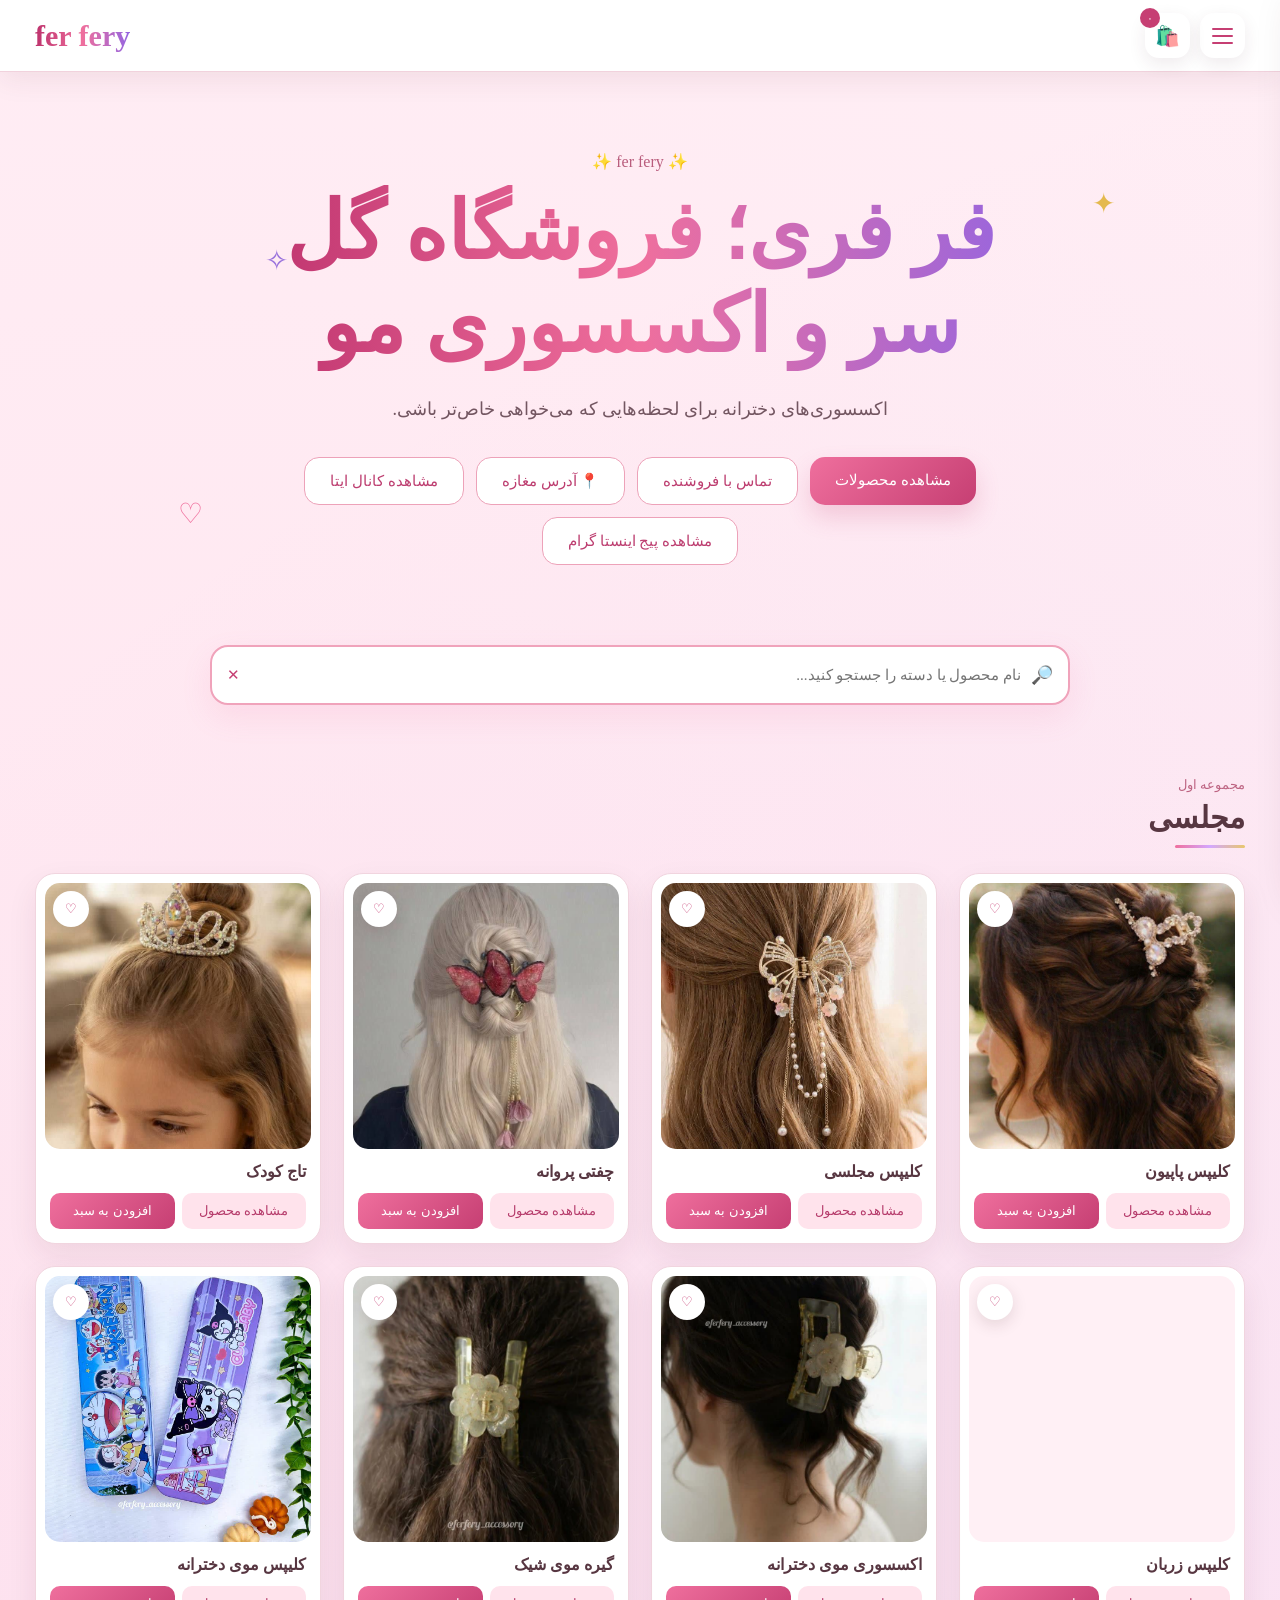
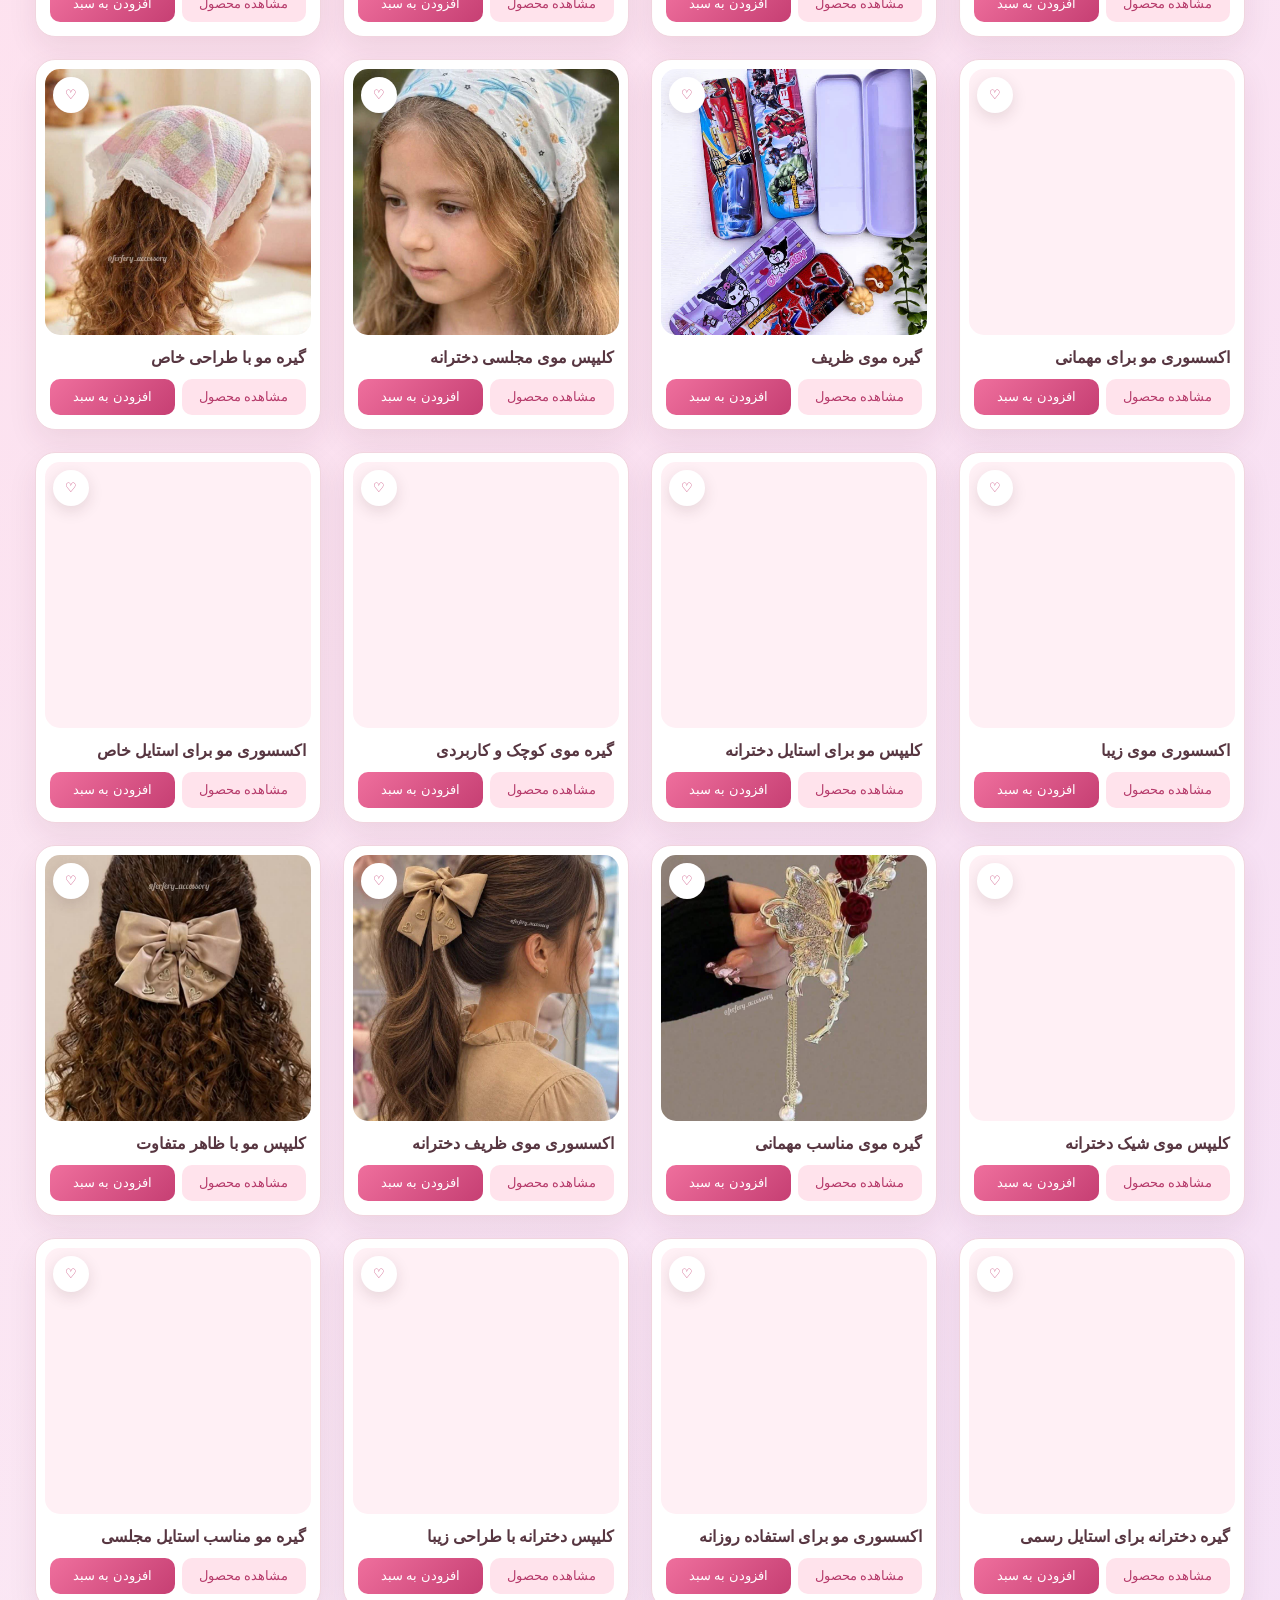
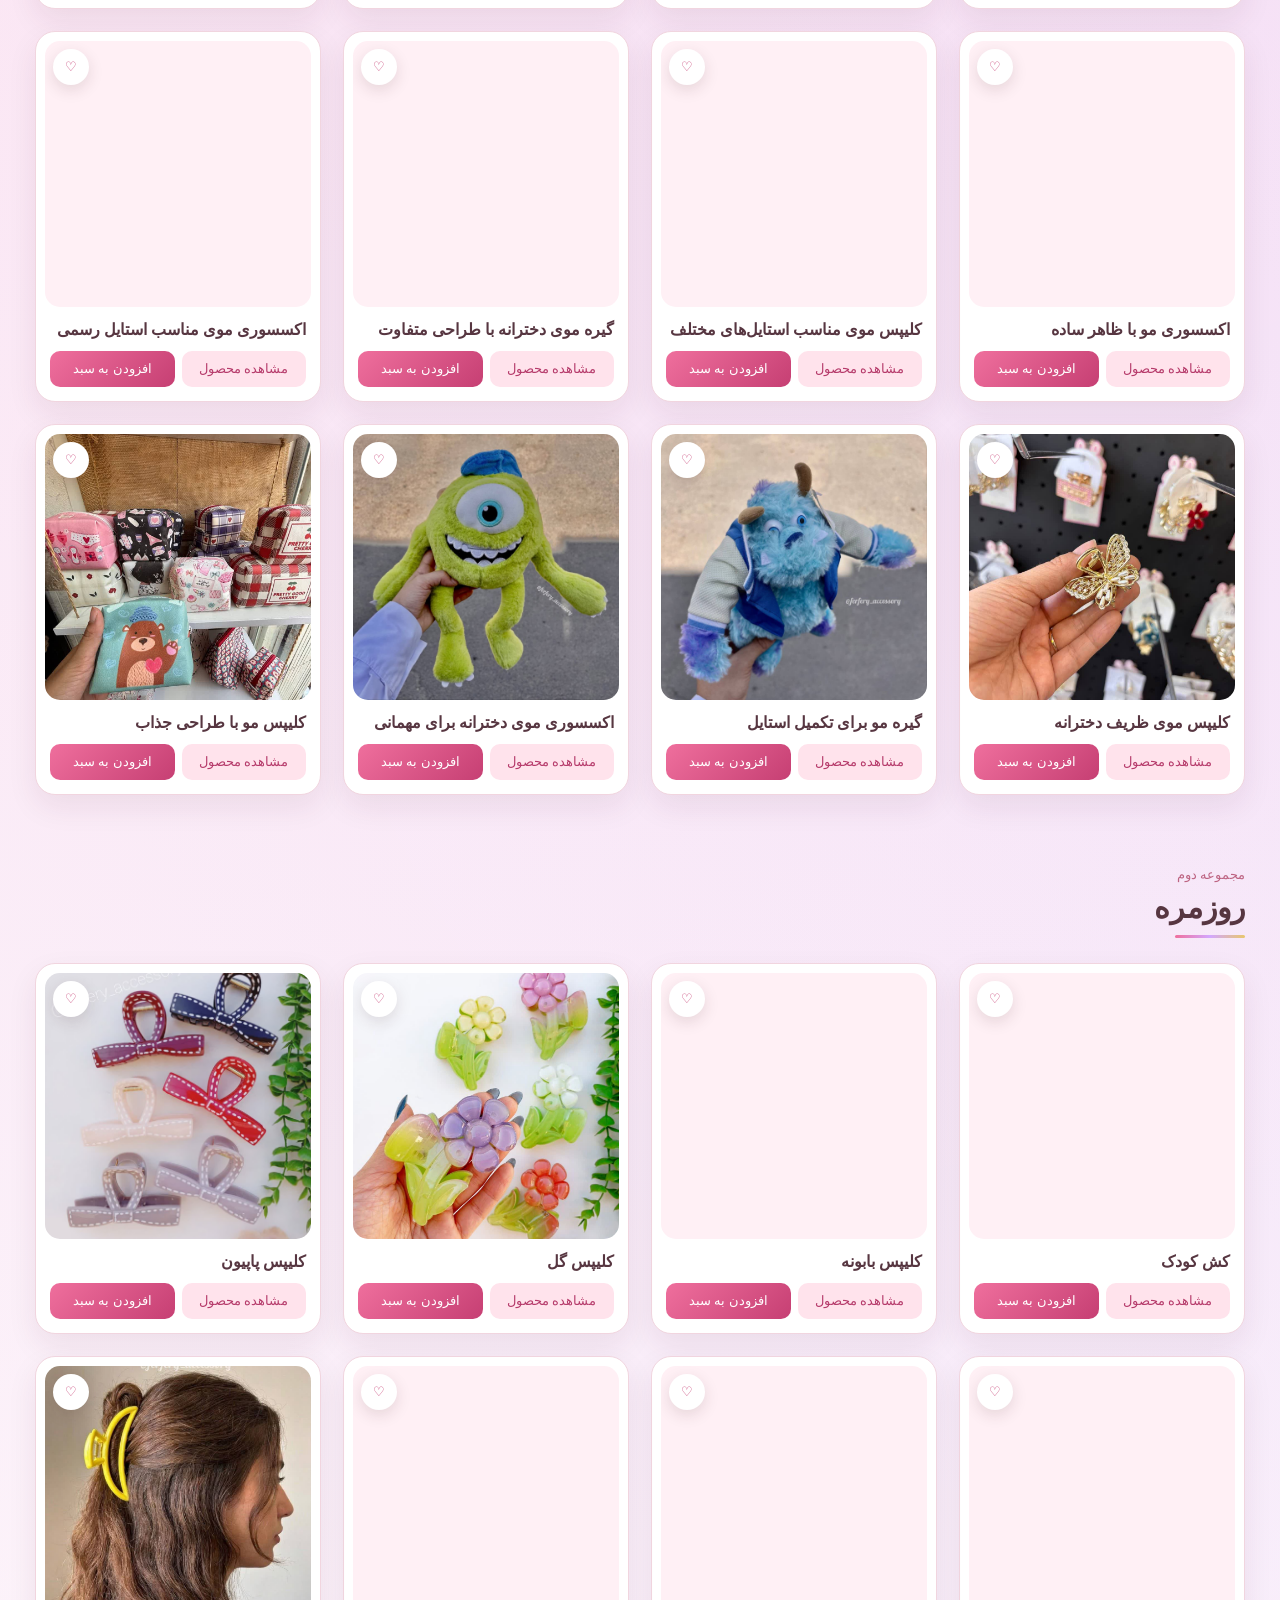
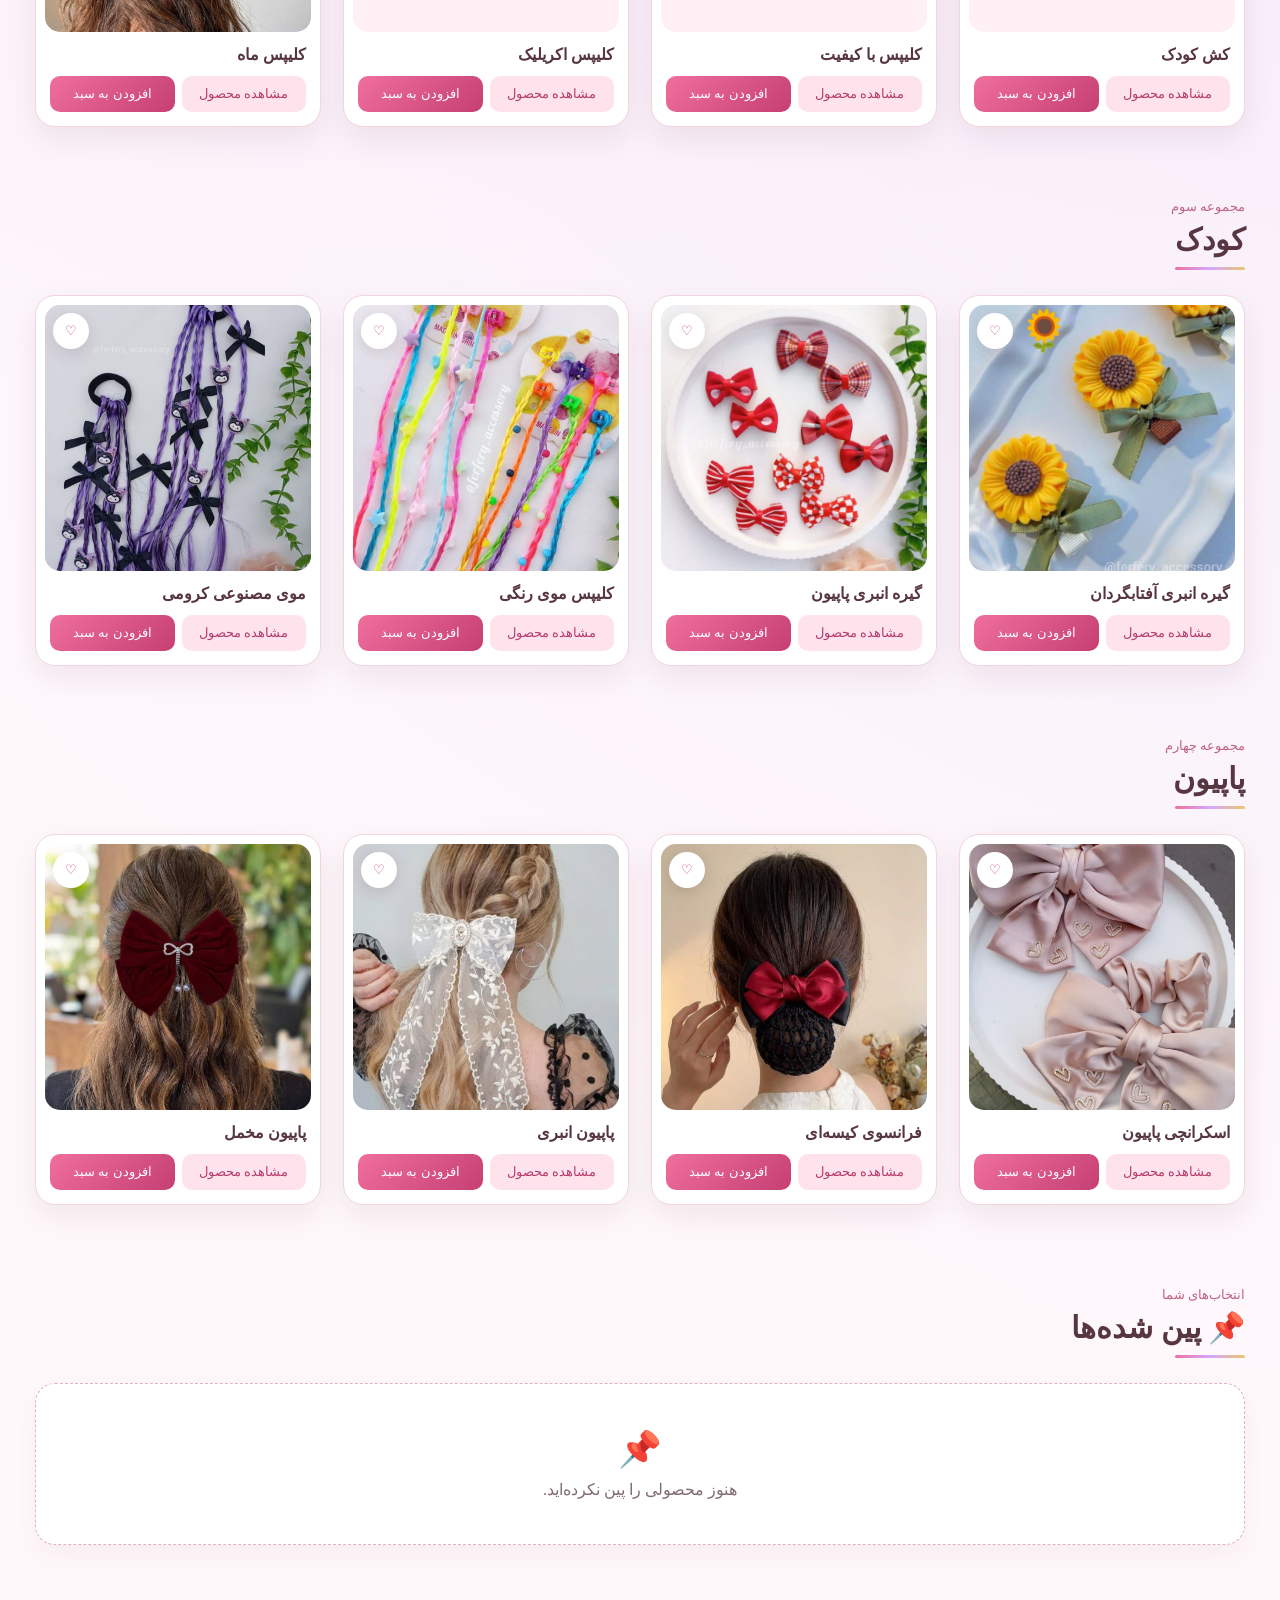
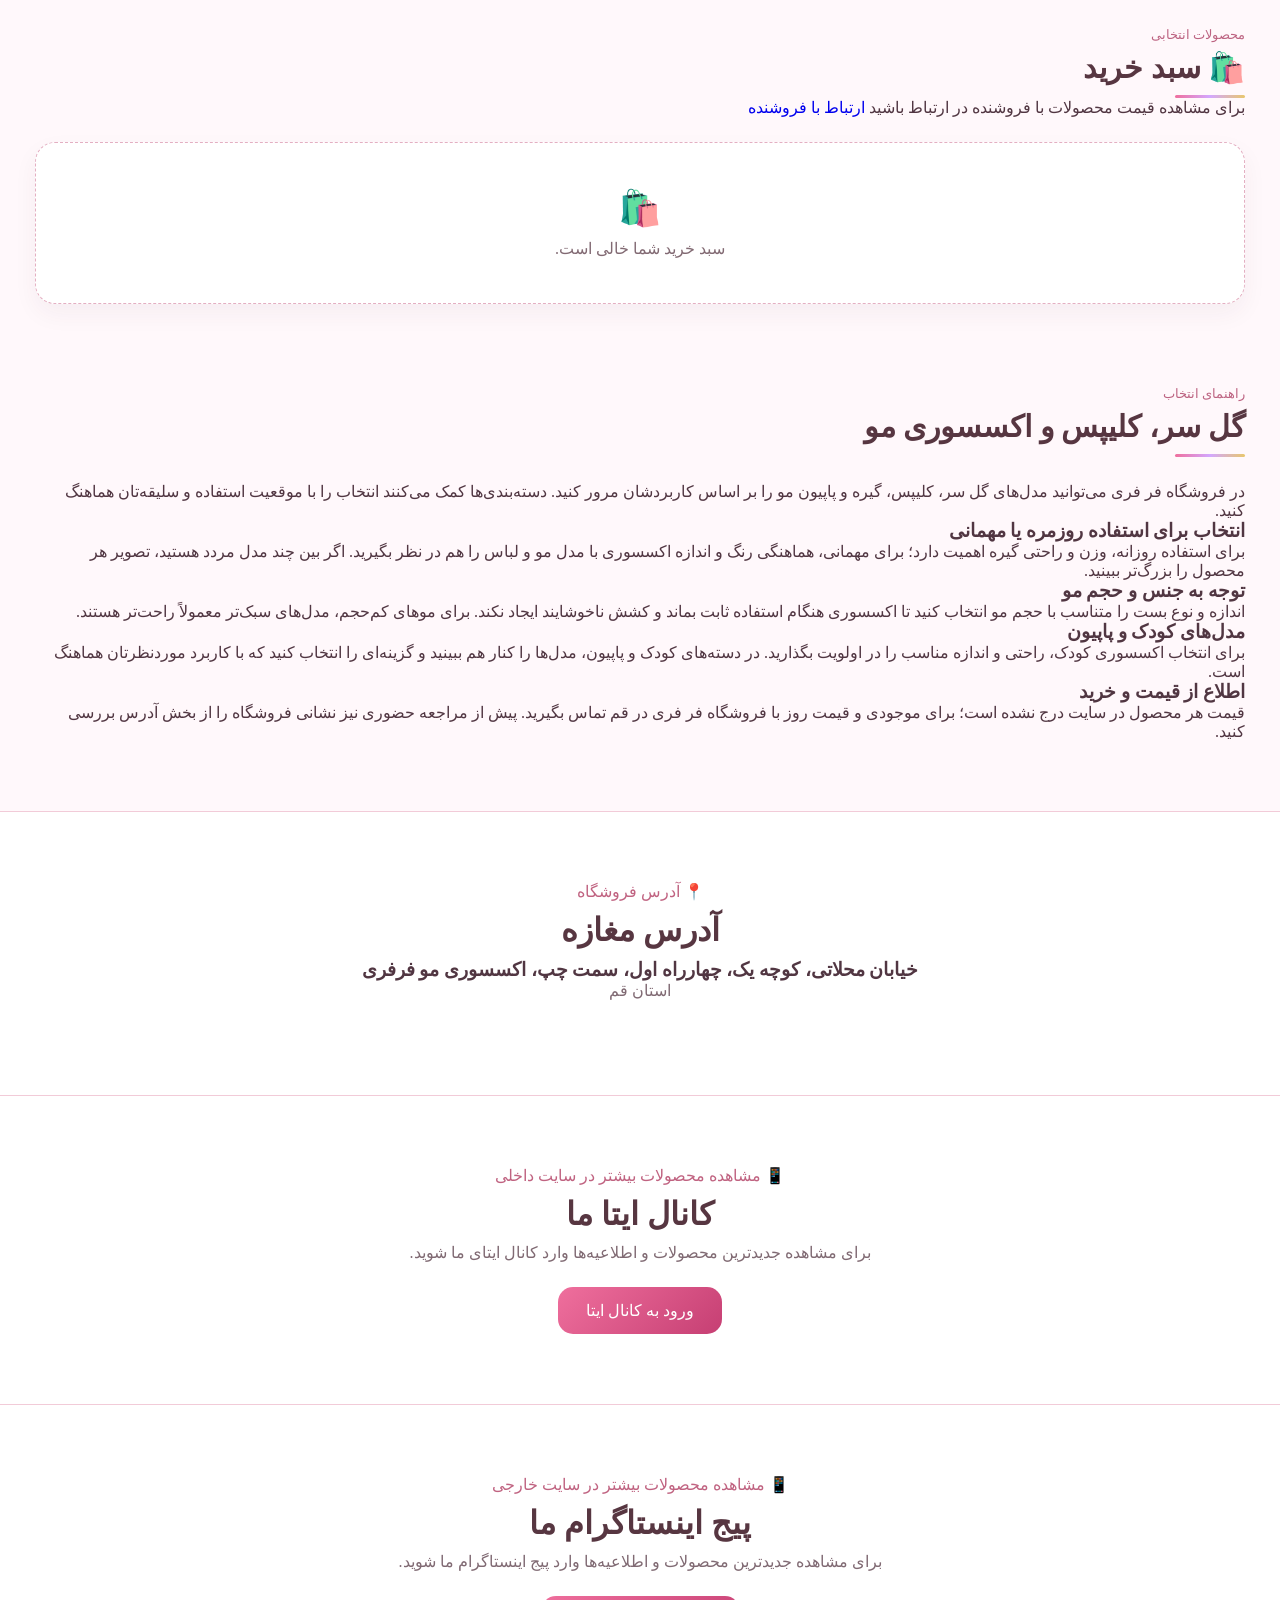
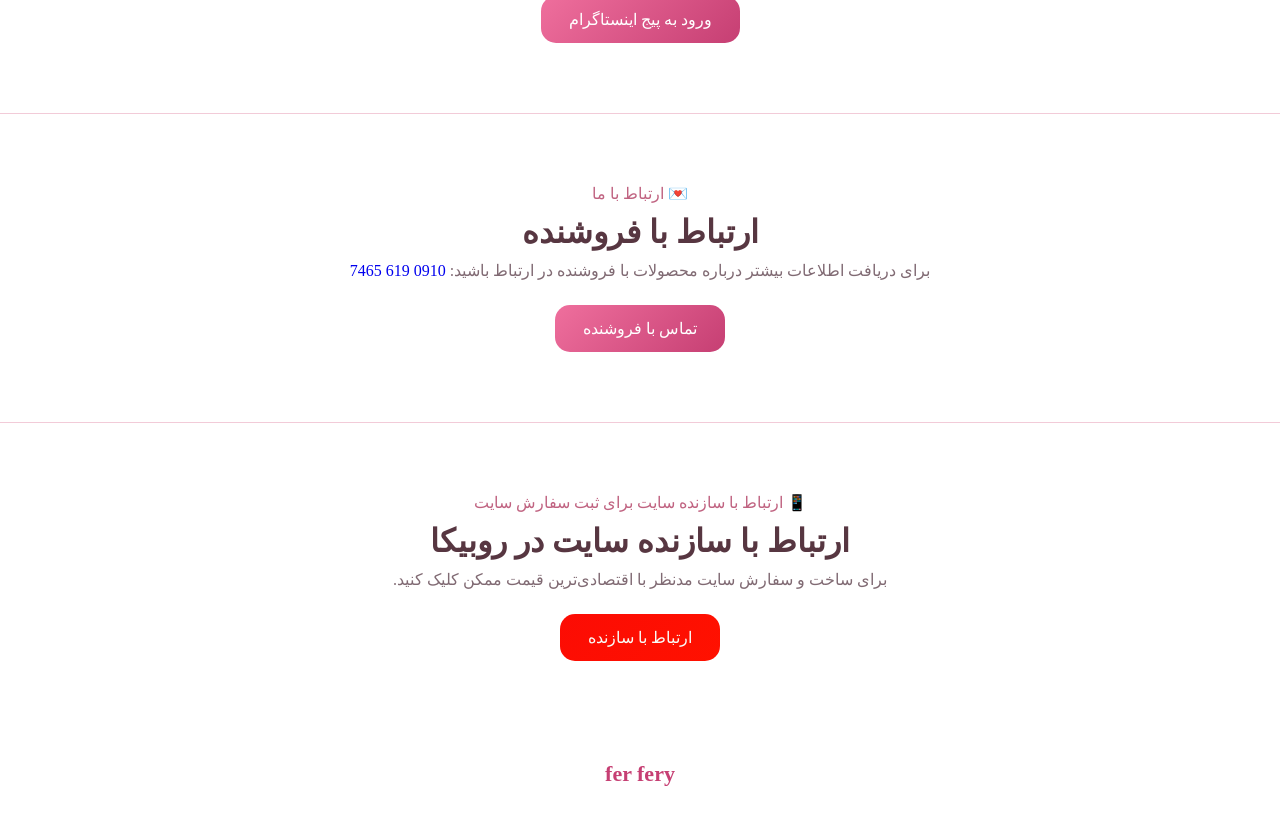
==== commit 726c92eb: "ی" ====
--- a/index.html
+++ b/index.html
@@ -11,11 +11,11 @@
 
     <meta name="viewport" content="width=device-width, initial-scale=1.0" />
 
-    <title>فر فری | خرید گل سر، کلیپس و اکسسوری مو</title>
+    <title>فر فری | خرید گل سر و کلیپس مو در قم</title>
 
     <meta
       name="description"
-      content="فر فری، فروشگاه اکسسوری مو و گل سر دخترانه. مشاهده انواع گل سر، کلیپس مو، گیره مو، پاپیون و اکسسوری‌های مو در مدل‌های مجلسی، روزمره و کودک."
+      content="فر فری، فروشگاه گل سر، کلیپس، گیره و پاپیون مو در قم. مدل‌های مجلسی، روزمره و کودک را ببینید و برای اطلاع از قیمت با فروشنده تماس بگیرید."
     />
 
     <meta name="robots" content="index, follow" />
@@ -27,10 +27,12 @@
     <meta property="og:type" content="website" />
     <meta property="og:locale" content="fa_IR" />
     <meta property="og:site_name" content="فر فری" />
-    <meta property="og:title" content="فر فری | خرید گل سر، کلیپس و اکسسوری مو" />
-    <meta property="og:description" content="فروشگاه فر فری؛ مجموعه‌ای از گل سر، کلیپس، گیره و پاپیون مو برای استفاده روزمره، مجلسی و کودک." />
+    <meta property="og:title" content="فر فری | خرید گل سر و کلیپس مو در قم" />
+    <meta property="og:description" content="مدل‌های مجلسی، روزمره و کودک را ببینید و برای اطلاع از قیمت با فروشنده تماس بگیرید." />
     <meta property="og:url" content="https://abdorrezamovahedi.github.io/fer_fery/" />
     <meta name="twitter:card" content="summary" />
+    <meta name="twitter:title" content="فر فری | خرید گل سر و کلیپس مو در قم" />
+    <meta name="twitter:description" content="مدل‌های مجلسی، روزمره و کودک را ببینید و برای اطلاع از قیمت با فروشنده تماس بگیرید." />
 
     <link rel="stylesheet" href="style.css" />
   <script type="application/ld+json">
@@ -46,9 +48,21 @@
 <script type="application/ld+json">
 {
   "@context":"https://schema.org",
-  "@type":"Organization",
+  "@type":"Store",
   "name":"فر فری",
-  "url":"https://abdorrezamovahedi.github.io/fer_fery/"
+  "url":"https://abdorrezamovahedi.github.io/fer_fery/",
+  "telephone":"+989106197465",
+  "image":"https://abdorrezamovahedi.github.io/fer_fery/inges/mahsols/majlesy/m_1.jpg",
+  "address":{
+    "@type":"PostalAddress",
+    "streetAddress":"خیابان محلاتی، کوچه یک، چهارراه اول، سمت چپ",
+    "addressLocality":"قم",
+    "addressCountry":"IR"
+  },
+  "sameAs":[
+    "https://www.instagram.com/_ferfery_accessory/",
+    "https://web.eitaa.com/#@ferfery_accessory"
+  ]
 }
 </script>
 </head>
@@ -304,19 +318,15 @@
           <h2>گل سر، کلیپس و اکسسوری مو</h2>
         </div>
         <div class="seo-text">
-          <p>فر فری مجموعه‌ای از اکسسوری‌های مو مانند گل سر، کلیپس، گیره و پاپیون را در دسته‌های مجلسی، روزمره، کودک و پاپیون معرفی می‌کند. هدف این صفحه کمک به انتخاب محصول بر اساس کاربرد و سلیقه است.</p>
-          <h3>گل سر دخترانه</h3>
-          <p>گل سر دخترانه می‌تواند برای استفاده روزمره، مدرسه، دورهمی یا مهمانی انتخاب شود. برای انتخاب مدل مناسب، اندازه مو، رنگ لباس و نوع استفاده را در نظر بگیرید. در فر فری مدل‌های مختلف اکسسوری مو در دسته‌های جداگانه نمایش داده می‌شوند.</p>
-          <h3>گل سر دخترانه شیک و مجلسی</h3>
-          <p>اگر برای مهمانی یا مراسم به دنبال گل سر دخترانه شیک هستید، مدل‌های تزئینی و مجلسی می‌توانند با لباس و مدل مو هماهنگ شوند. انتخاب رنگ و اندازه مناسب، کاربرد اکسسوری را راحت‌تر می‌کند.</p>
-          <h3>گل سر دخترانه فانتزی و ساده</h3>
-          <p>برای استفاده روزمره، مدل‌های ساده یا فانتزی می‌توانند گزینه‌ای کاربردی باشند. انتخاب نهایی بهتر است بر اساس مدل مو، اندازه اکسسوری و موقعیتی که قرار است از آن استفاده شود انجام شود.</p>
-          <h3>کلیپس و گیره مو</h3>
-          <p>کلیپس و گیره مو برای مرتب کردن یا تزئین بخشی از مو استفاده می‌شوند. مدل‌های مختلف را می‌توان با توجه به حجم مو، اندازه مورد نیاز و نوع استفاده انتخاب کرد.</p>
-          <h3>اکسسوری مو کودک و پاپیون</h3>
-          <p>در بخش کودک، مدل‌هایی مانند گیره، گل سر و کلیپس قرار گرفته‌اند. دسته پاپیون نیز مدل‌های پاپیونی را برای استفاده روزمره و موقعیت‌های مختلف معرفی می‌کند.</p>
-          <h3>راهنمای انتخاب اکسسوری مو</h3>
-          <p>قبل از انتخاب محصول، به کاربرد، اندازه، رنگ، مدل مو و هماهنگی با لباس توجه کنید. اطلاعات هر محصول در کارت آن نمایش داده می‌شود و برای قیمت و خرید می‌توانید با فروشنده فر فری تماس بگیرید.</p>
+          <p>در فروشگاه فر فری می‌توانید مدل‌های گل سر، کلیپس، گیره و پاپیون مو را بر اساس کاربردشان مرور کنید. دسته‌بندی‌ها کمک می‌کنند انتخاب را با موقعیت استفاده و سلیقه‌تان هماهنگ کنید.</p>
+          <h3>انتخاب برای استفاده روزمره یا مهمانی</h3>
+          <p>برای استفاده روزانه، وزن و راحتی گیره اهمیت دارد؛ برای مهمانی، هماهنگی رنگ و اندازه اکسسوری با مدل مو و لباس را هم در نظر بگیرید. اگر بین چند مدل مردد هستید، تصویر هر محصول را بزرگ‌تر ببینید.</p>
+          <h3>توجه به جنس و حجم مو</h3>
+          <p>اندازه و نوع بست را متناسب با حجم مو انتخاب کنید تا اکسسوری هنگام استفاده ثابت بماند و کشش ناخوشایند ایجاد نکند. برای موهای کم‌حجم، مدل‌های سبک‌تر معمولاً راحت‌تر هستند.</p>
+          <h3>مدل‌های کودک و پاپیون</h3>
+          <p>برای انتخاب اکسسوری کودک، راحتی و اندازه مناسب را در اولویت بگذارید. در دسته‌های کودک و پاپیون، مدل‌ها را کنار هم ببینید و گزینه‌ای را انتخاب کنید که با کاربرد موردنظرتان هماهنگ است.</p>
+          <h3>اطلاع از قیمت و خرید</h3>
+          <p>قیمت هر محصول در سایت درج نشده است؛ برای موجودی و قیمت روز با فروشگاه فر فری در قم تماس بگیرید. پیش از مراجعه حضوری نیز نشانی فروشگاه را از بخش آدرس بررسی کنید.</p>
         </div>
       </section>
     </main>
@@ -389,7 +399,8 @@
       <h2>ارتباط با فروشنده</h2>
 
       <p>
-        برای دریافت اطلاعات بیشتر درباره محصولات با فروشنده در ارتباط باشید.
+        برای دریافت اطلاعات بیشتر درباره محصولات با فروشنده در ارتباط باشید:
+        <a href="tel:+989106197465">0910 619 7465</a>
       </p>
 
       <a class="contact-button" href="shomare_mobile.html"> تماس با فروشنده </a>
--- a/style.css
+++ b/style.css
@@ -882,6 +882,8 @@
 }
 
 .product-name {
+  margin: 0;
+  font-size: inherit;
   font-weight: bold;
 
   color: #573641;
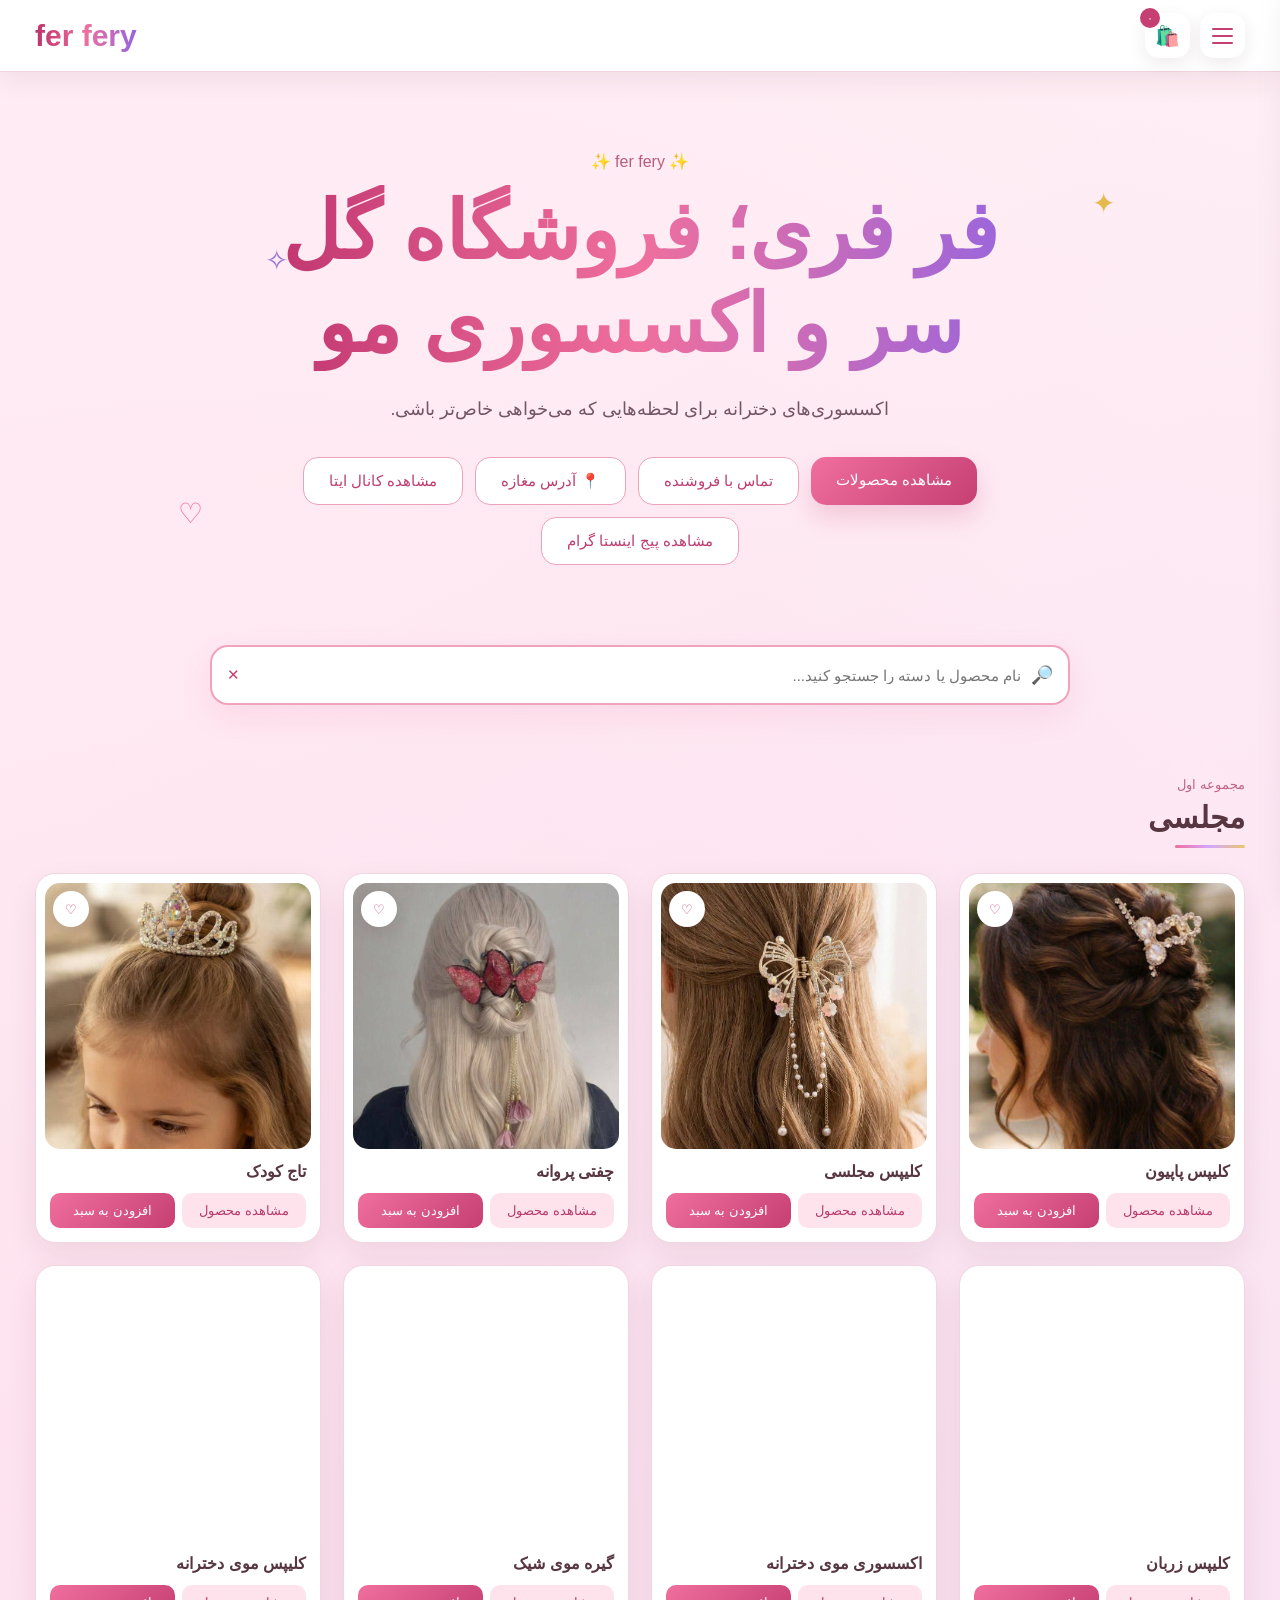
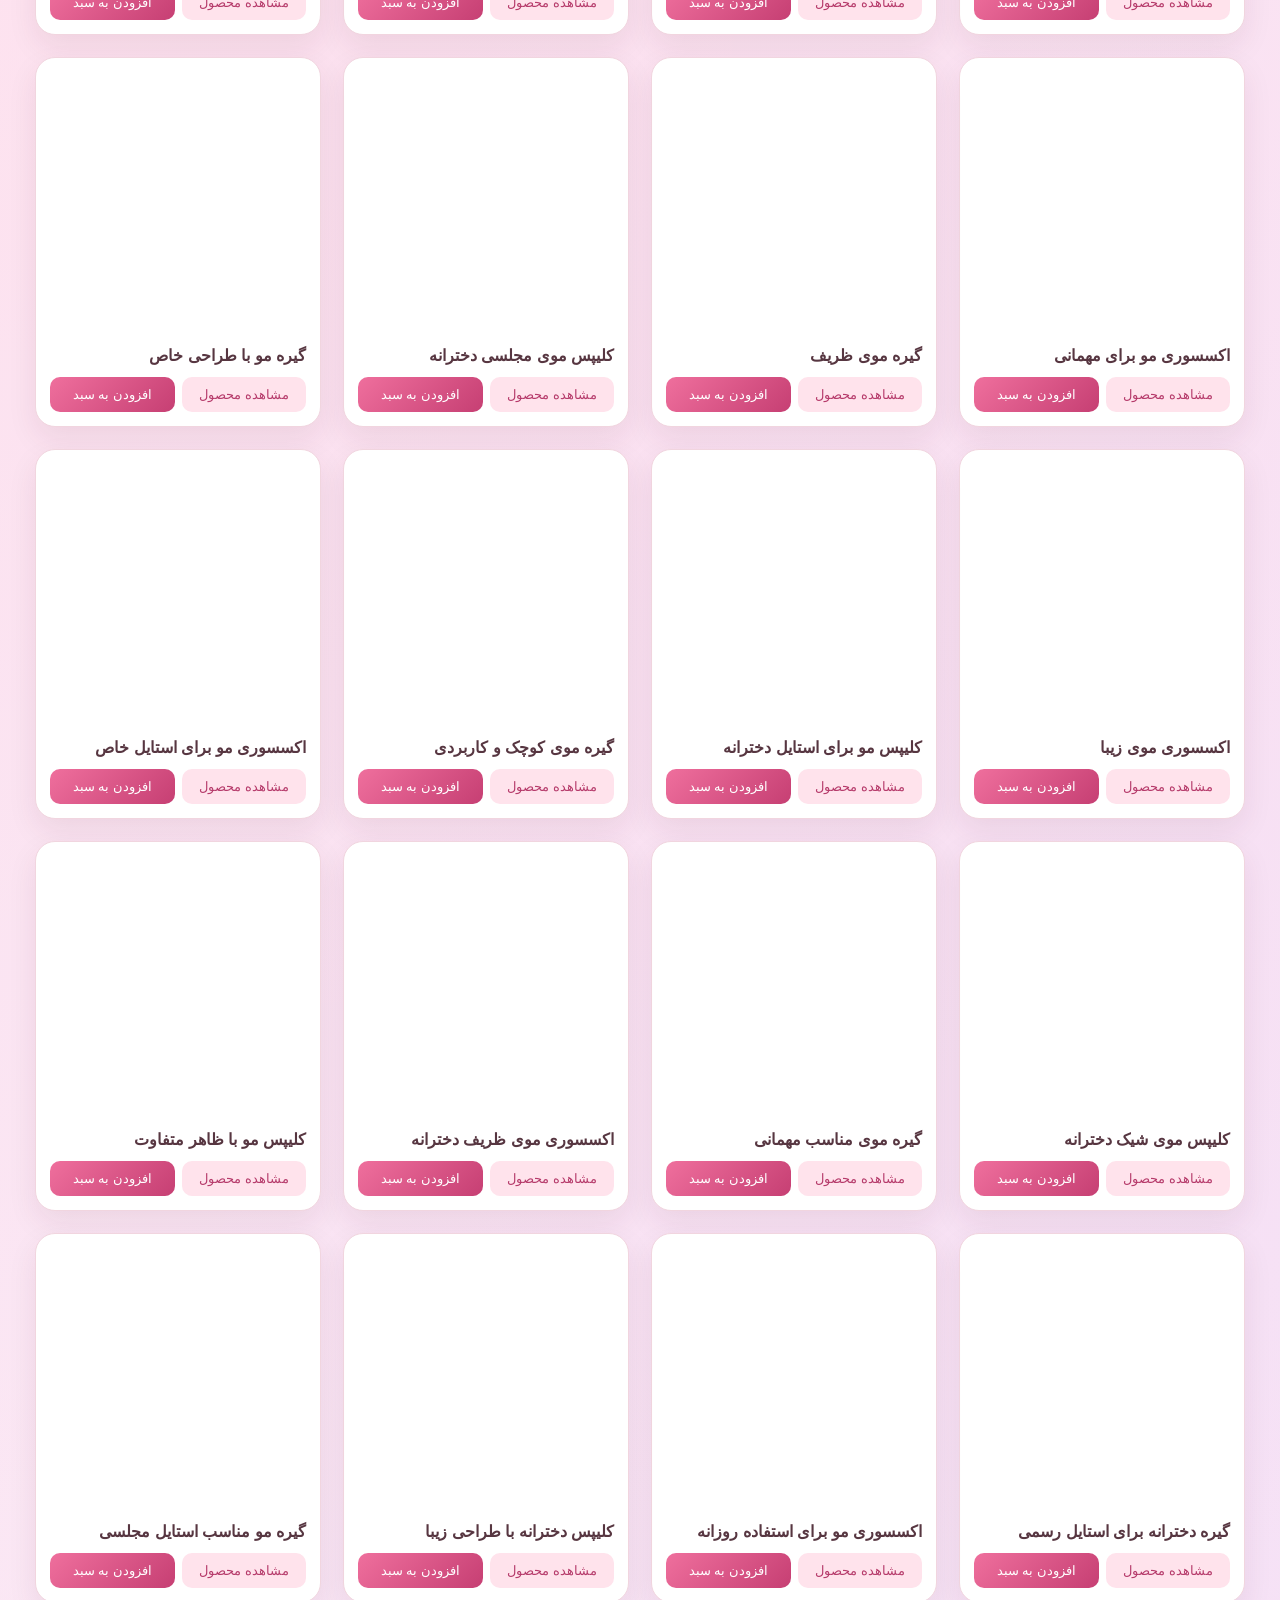
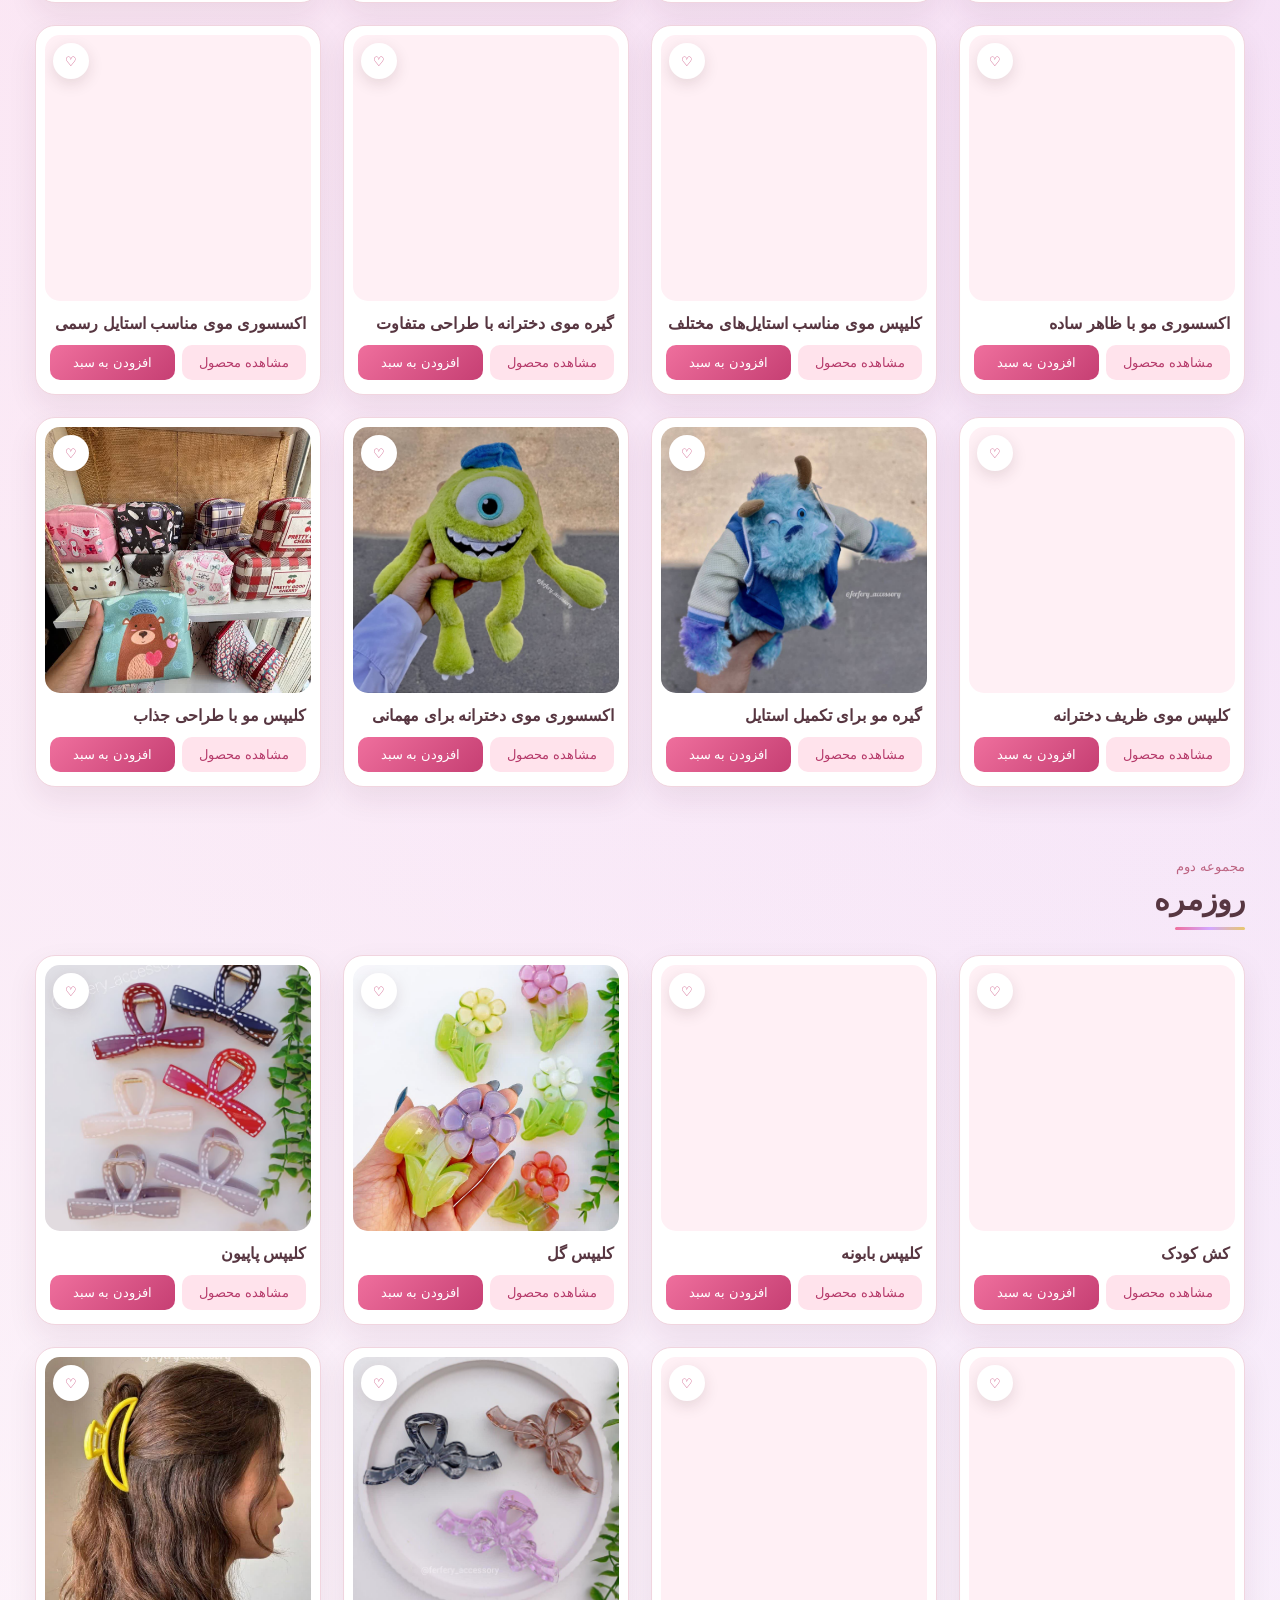
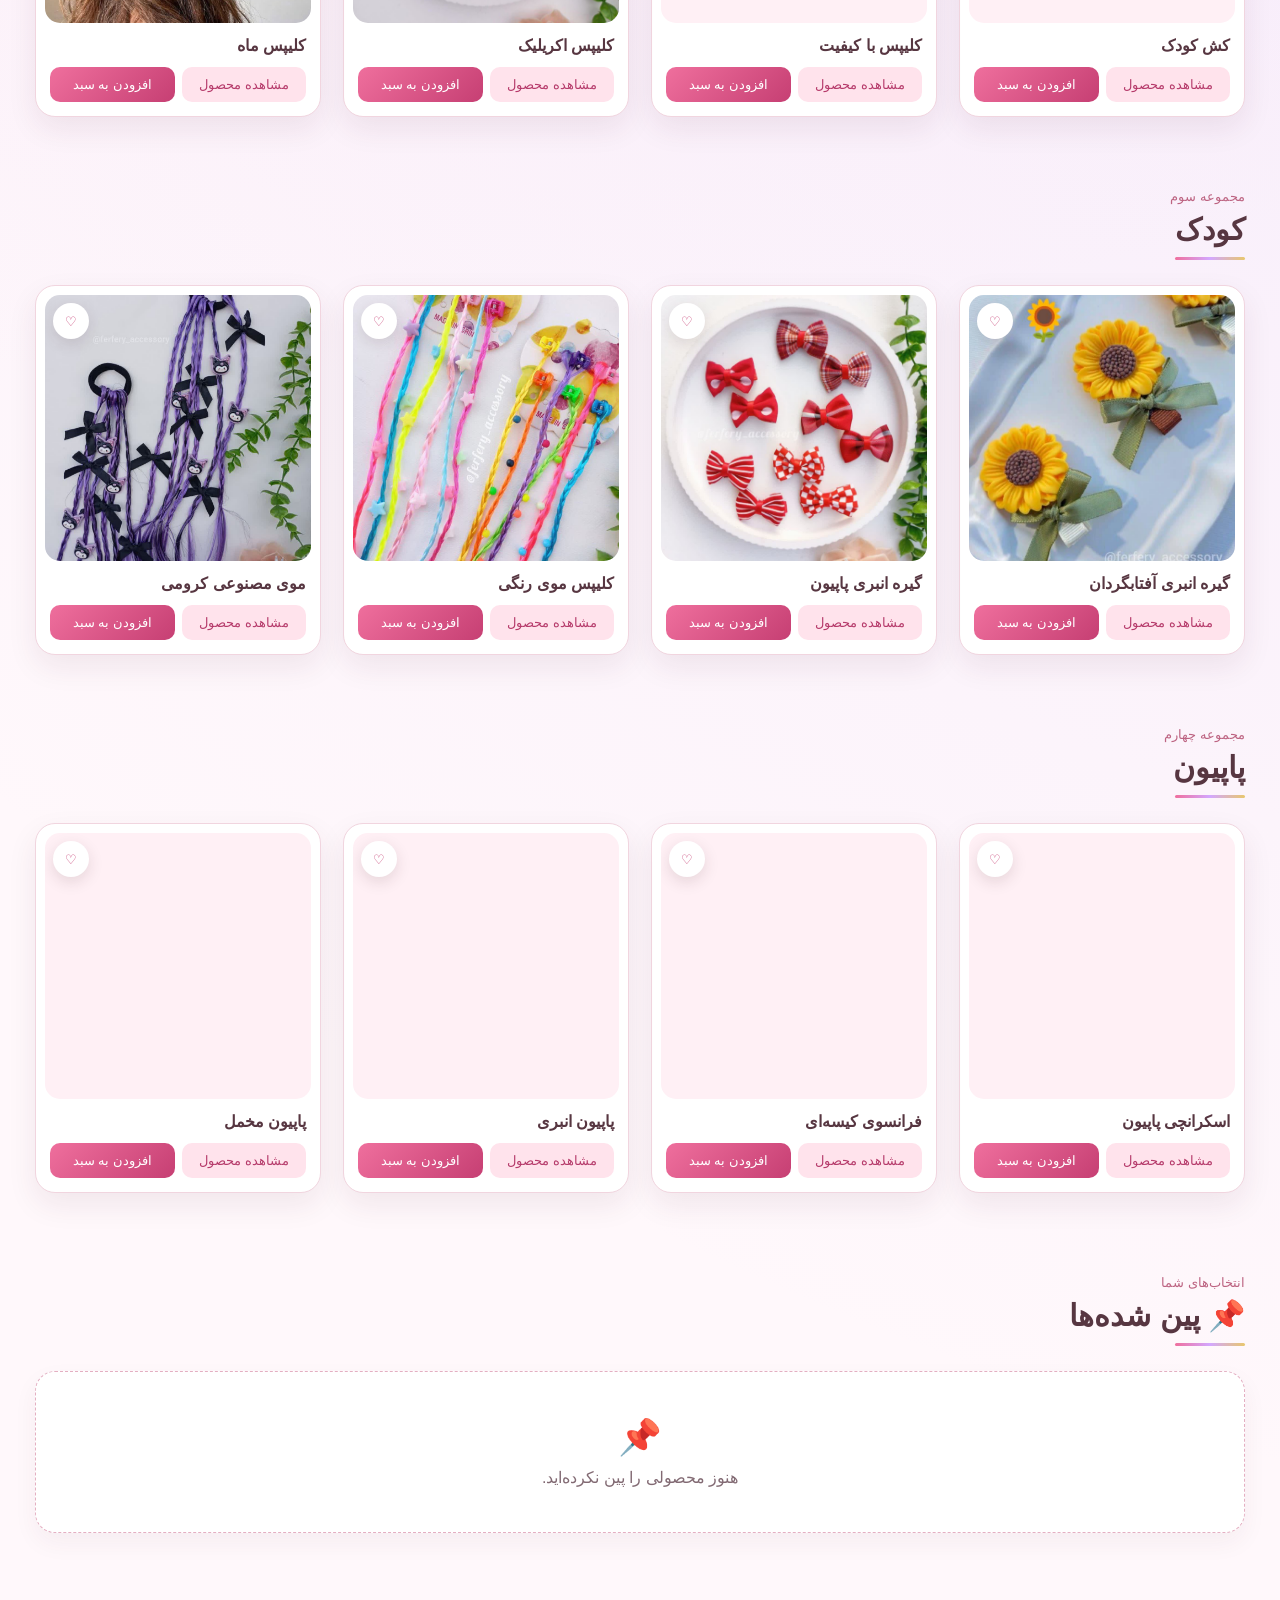
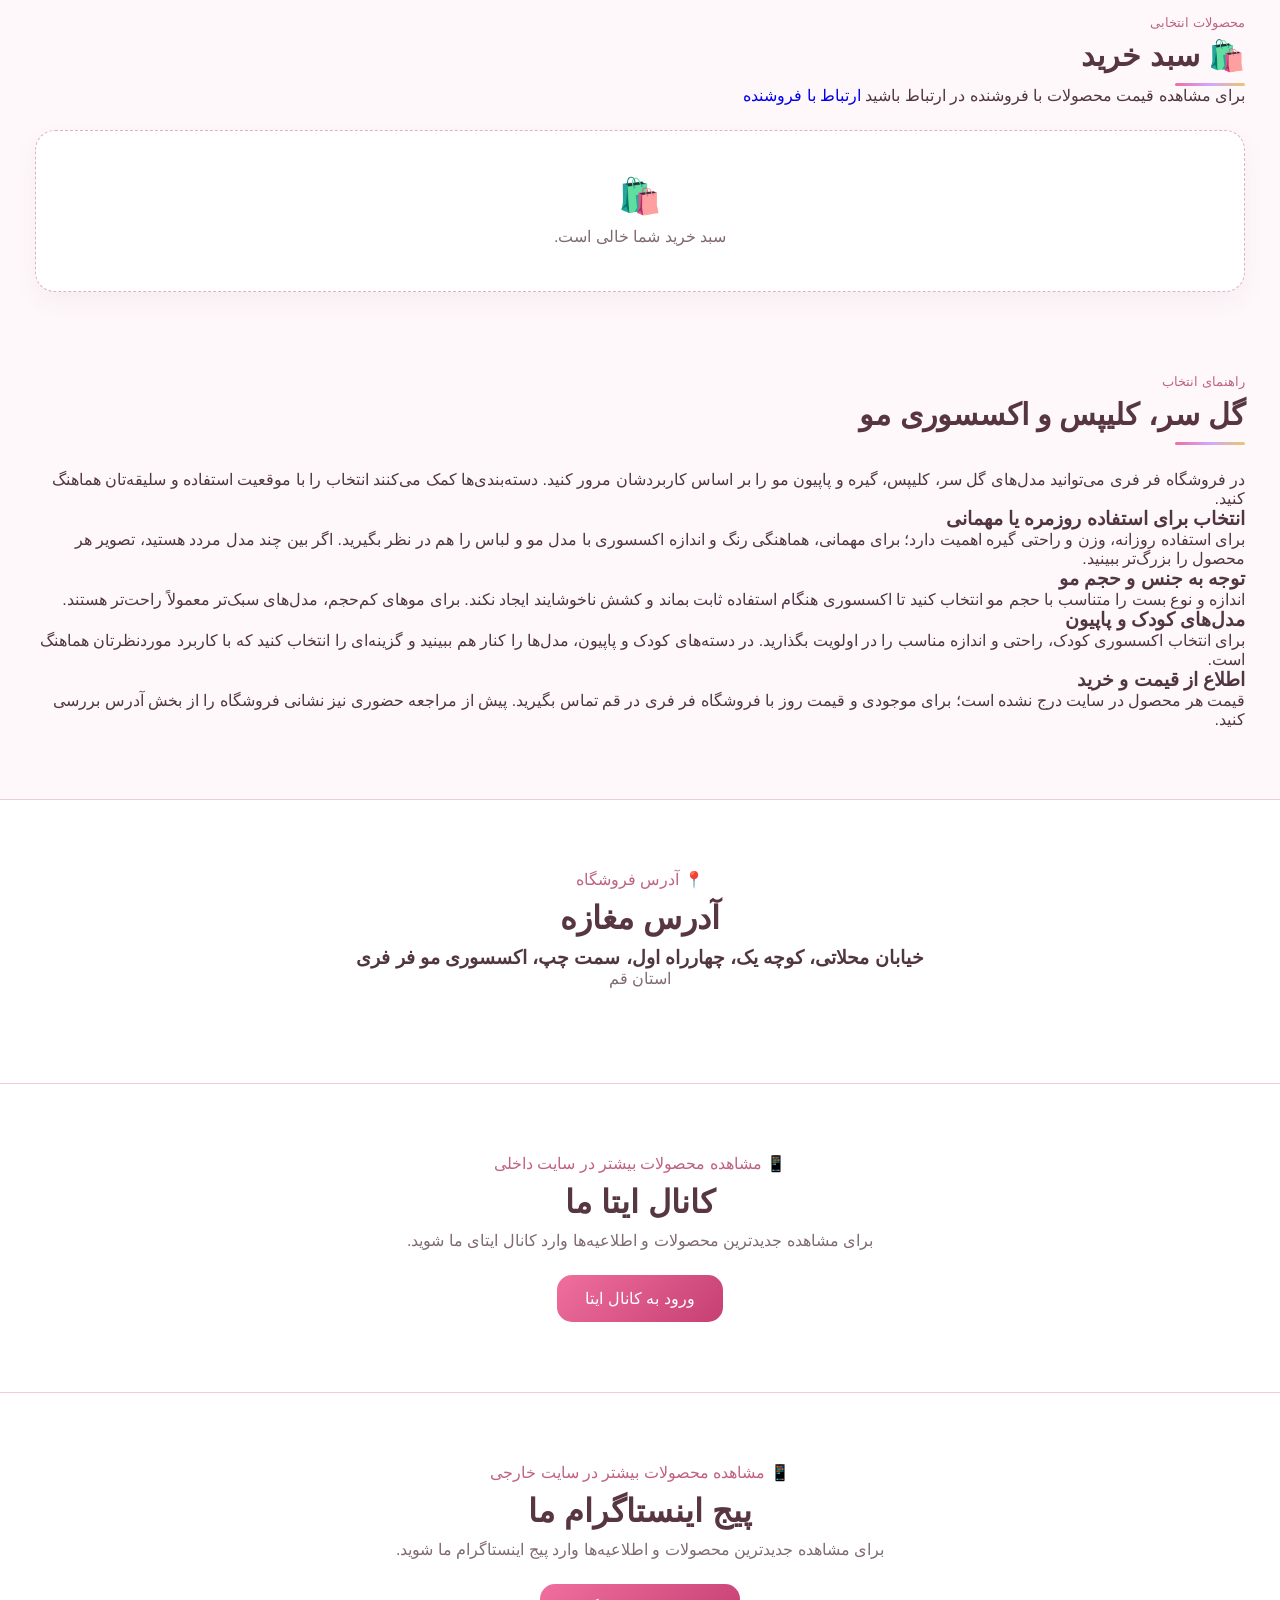
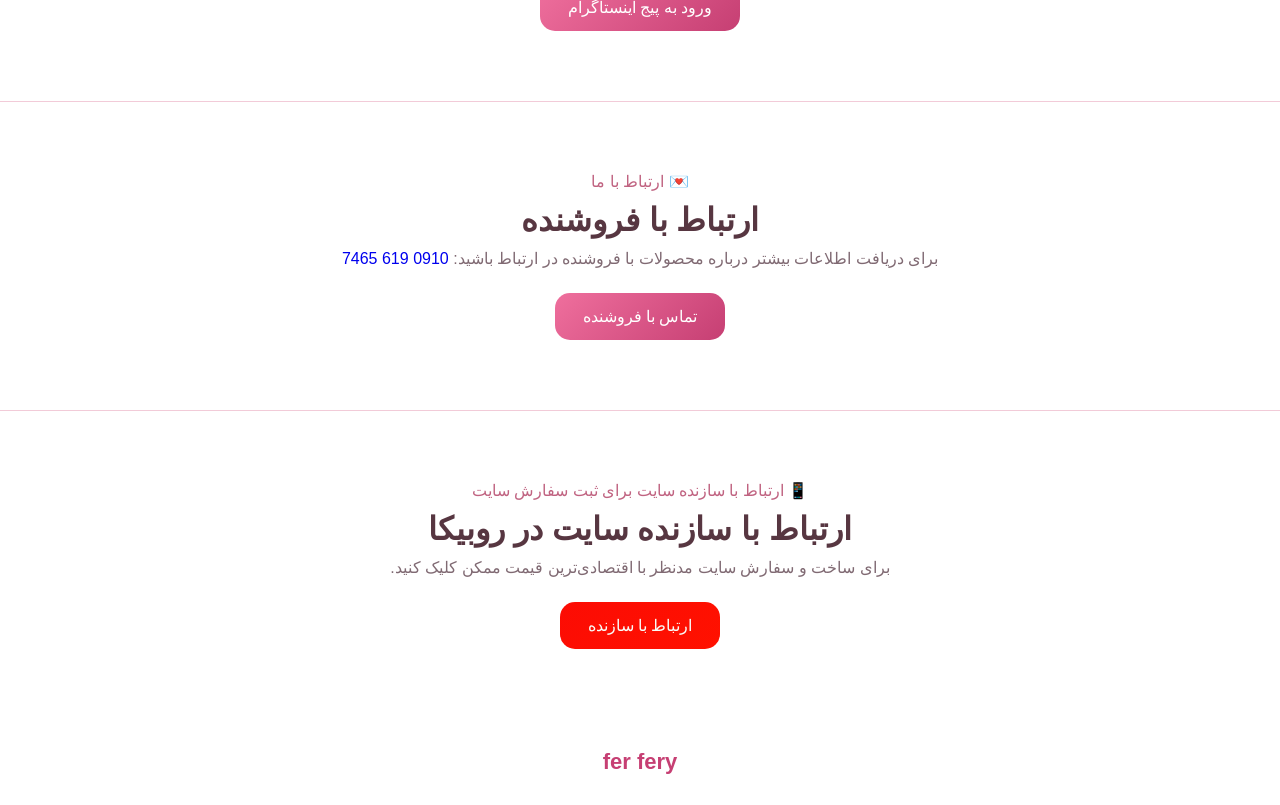
==== commit 513d229e: "یکدست‌سازی نام برند: فرفری → فر فری" ====
--- a/index.html
+++ b/index.html
@@ -340,7 +340,7 @@
 
       <h2>آدرس مغازه</h2>
 
-      <h3>خیابان محلاتی، کوچه یک، چهارراه اول، سمت چپ، اکسسوری مو فرفری</h3>
+      <h3>خیابان محلاتی، کوچه یک، چهارراه اول، سمت چپ، اکسسوری مو فر فری</h3>
 
       <p>استان قم</p>
     </section>
--- a/style.css
+++ b/style.css
@@ -10,7 +10,7 @@
 
 body {
   direction: rtl;
-  font-family: Georgia, "Times New Roman", serif;
+  font-family: Tahoma, "Segoe UI", "Vazirmatn", "IRANSans", Arial, sans-serif;
   color: #513642;
 
   background:
@@ -1614,4 +1614,4 @@
 
   transition: 0.3s;
 
-}+}
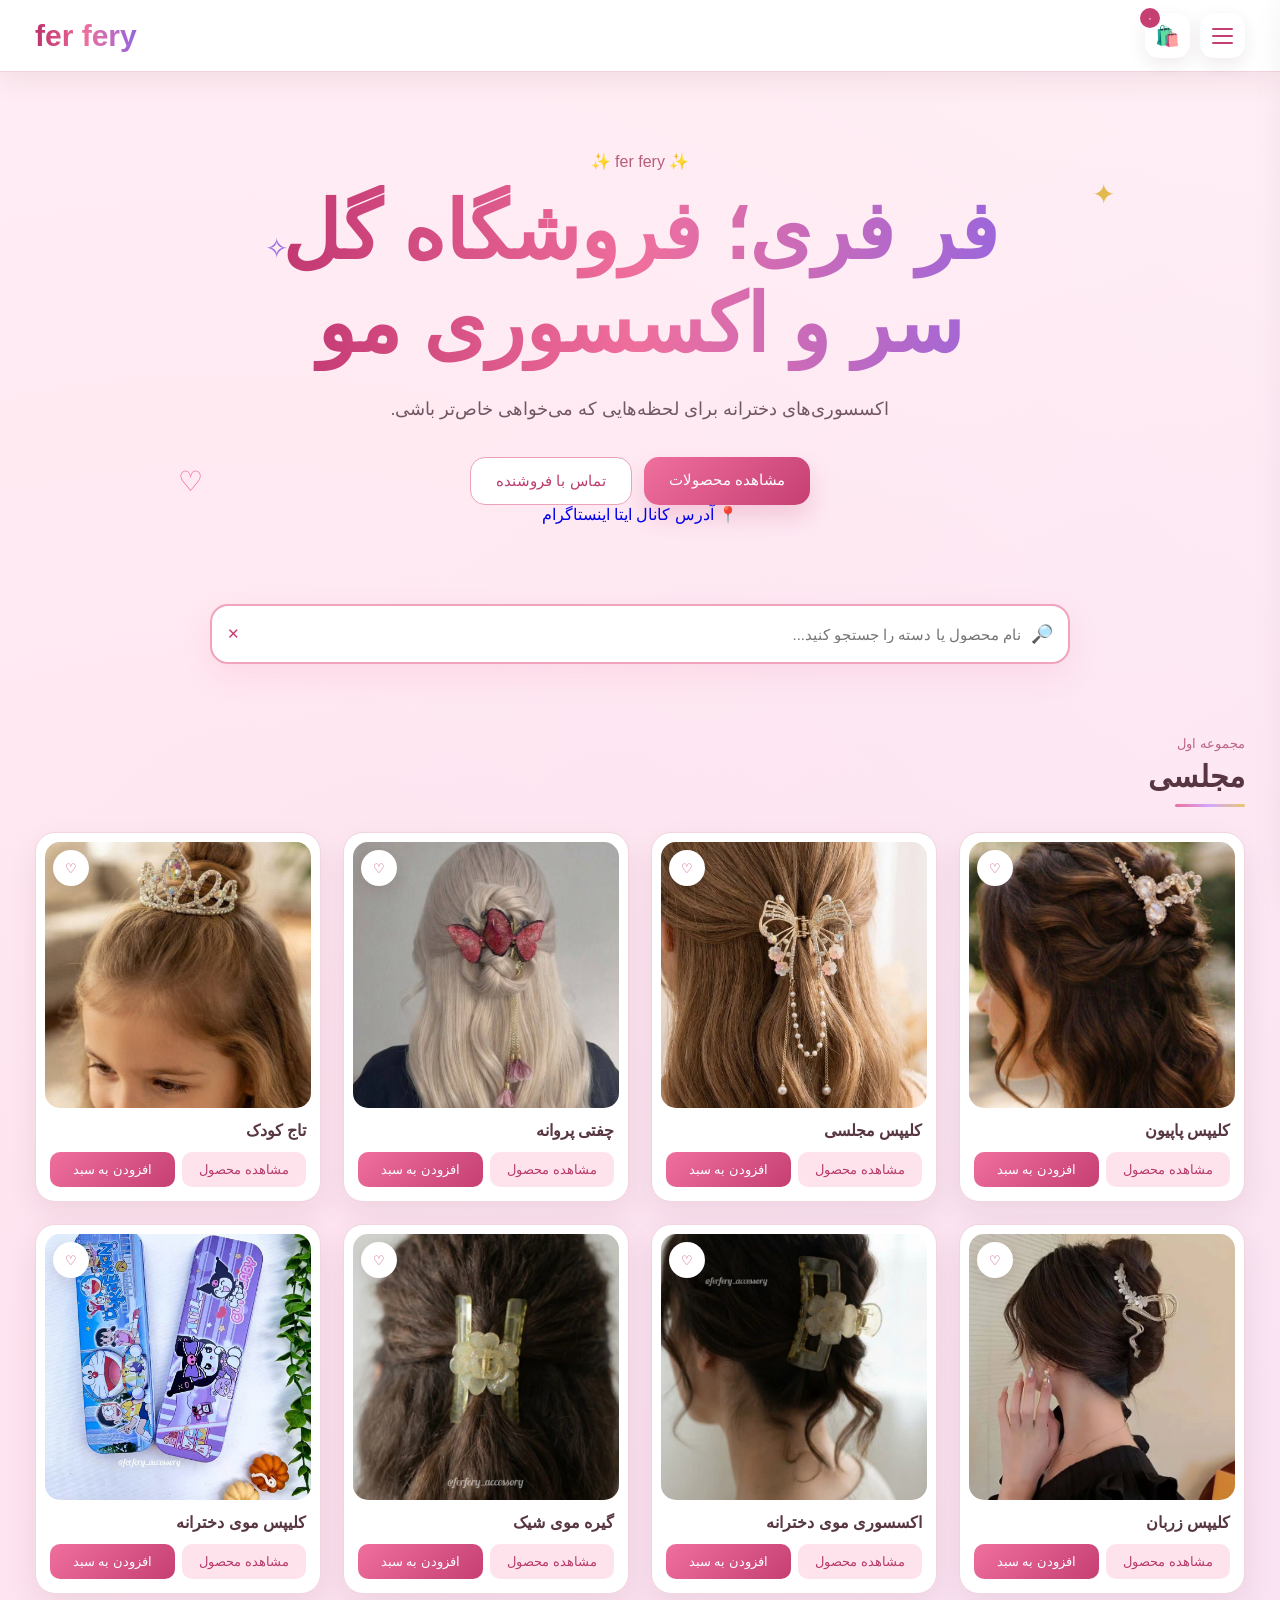
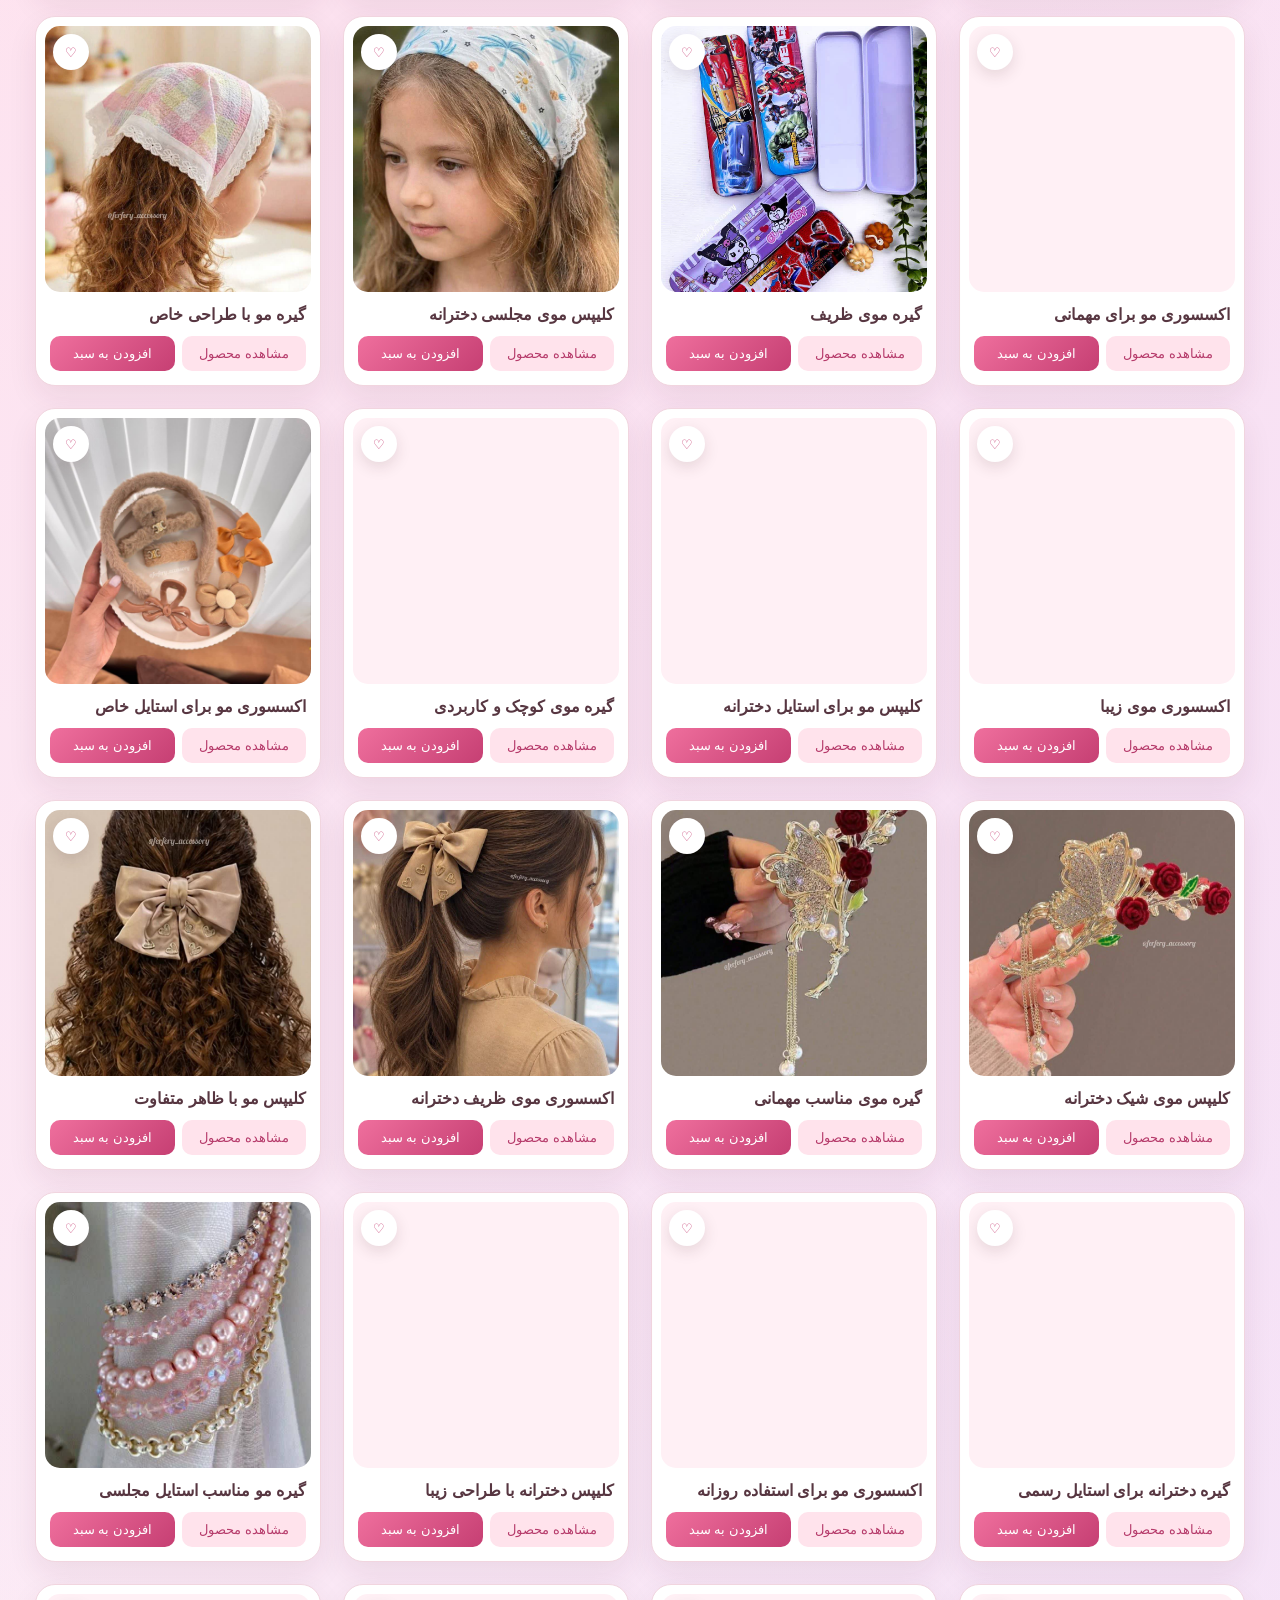
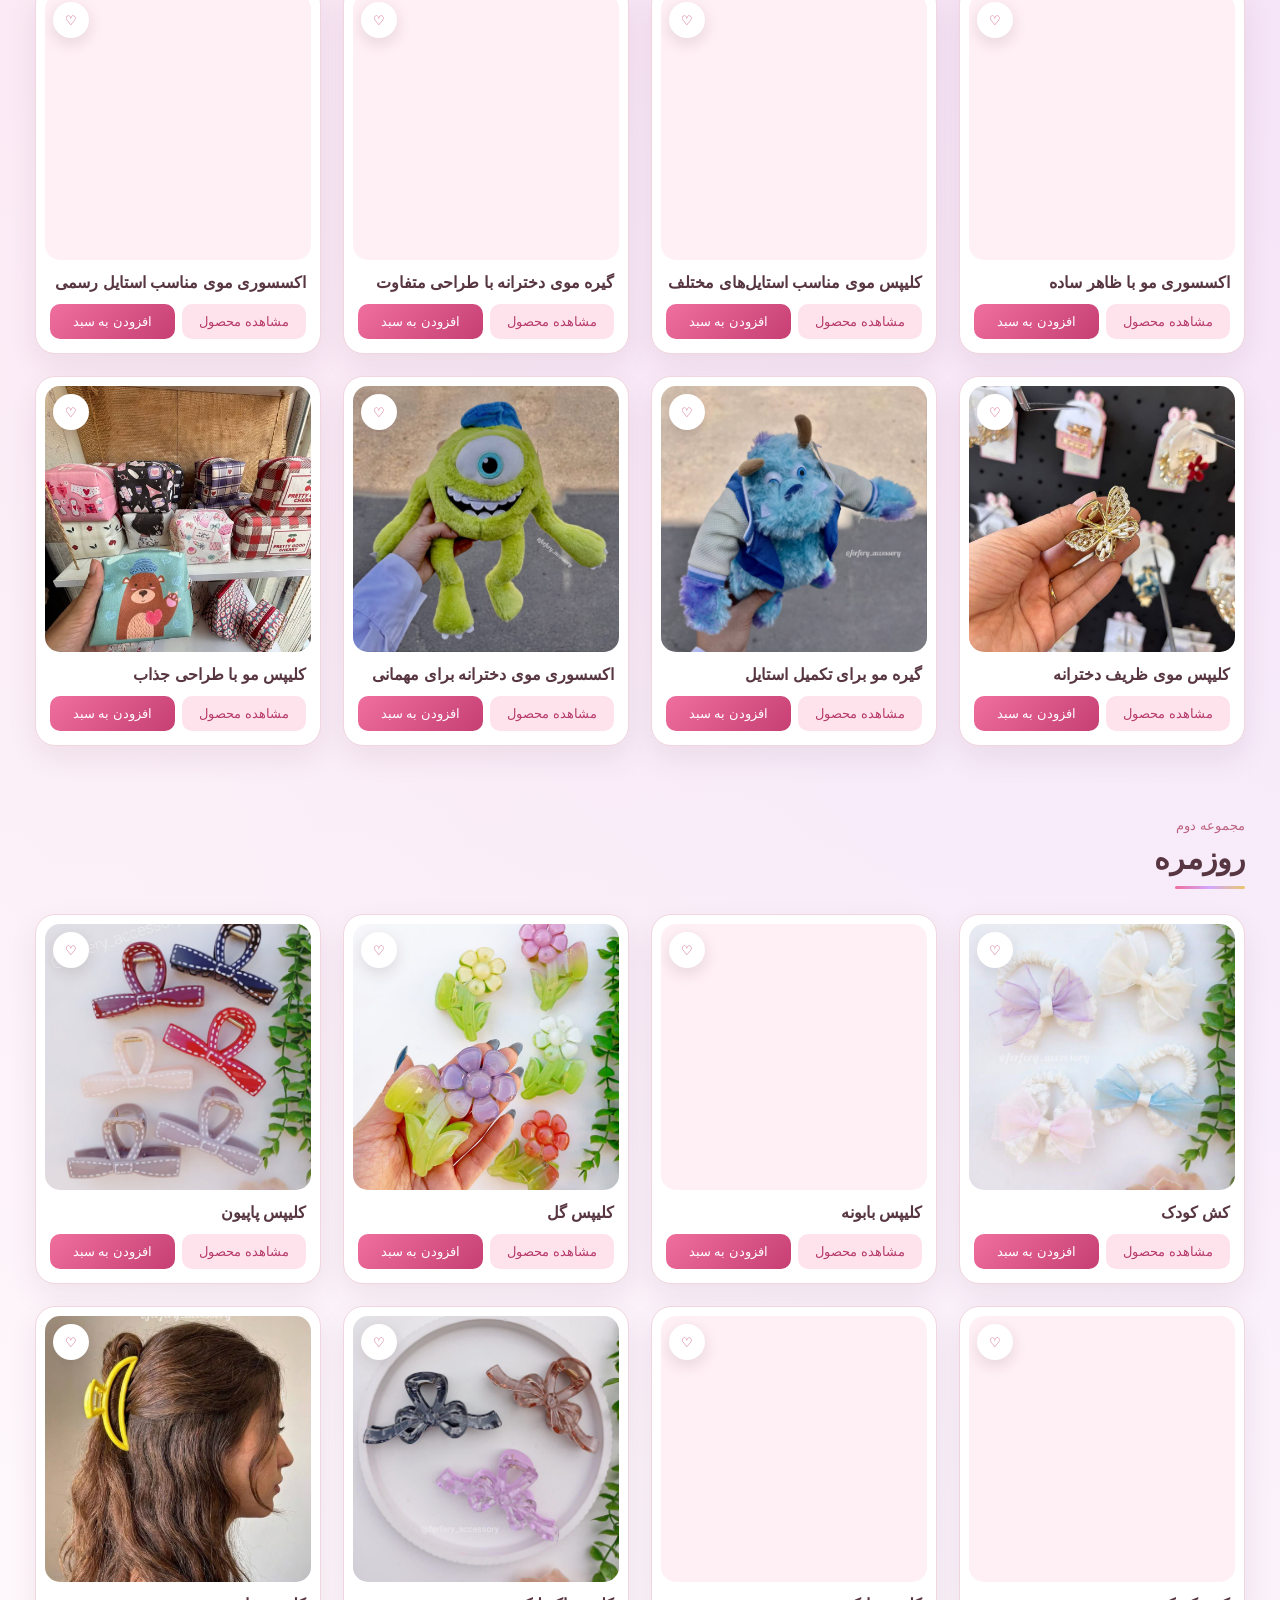
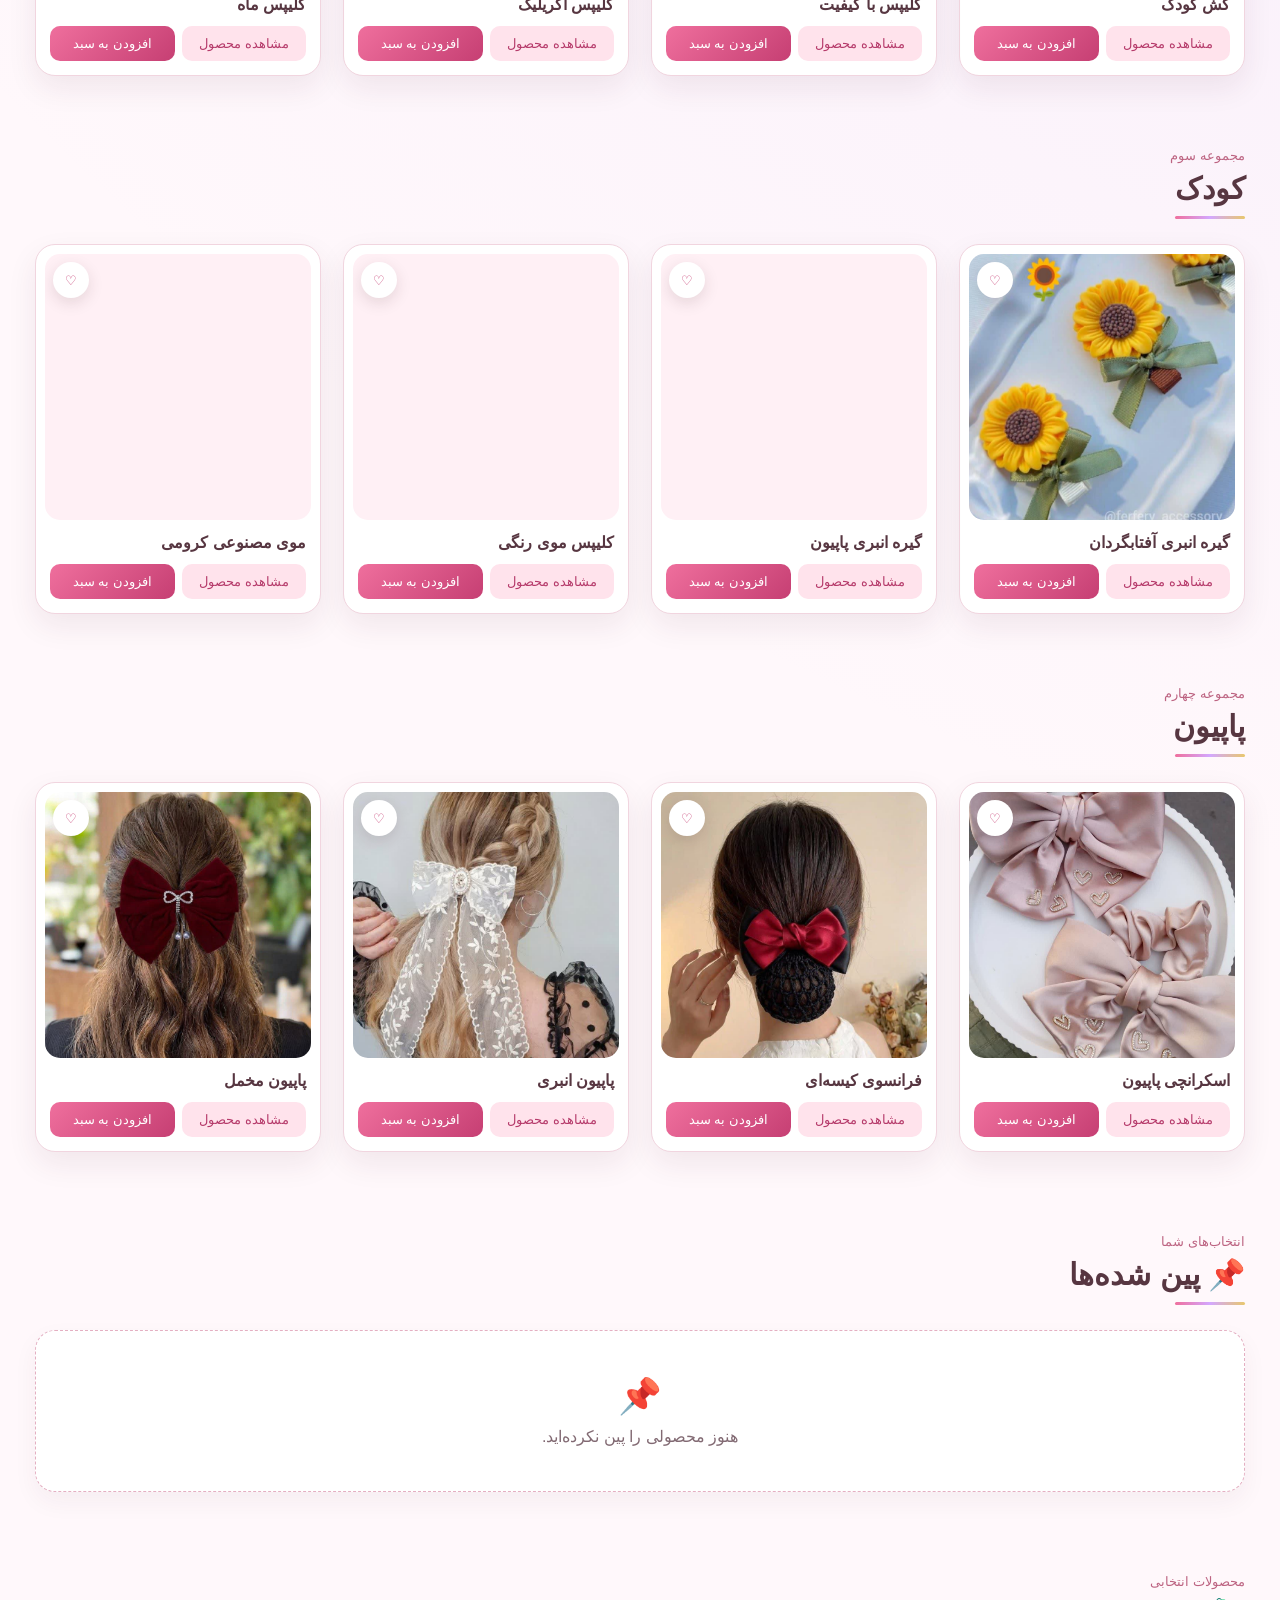
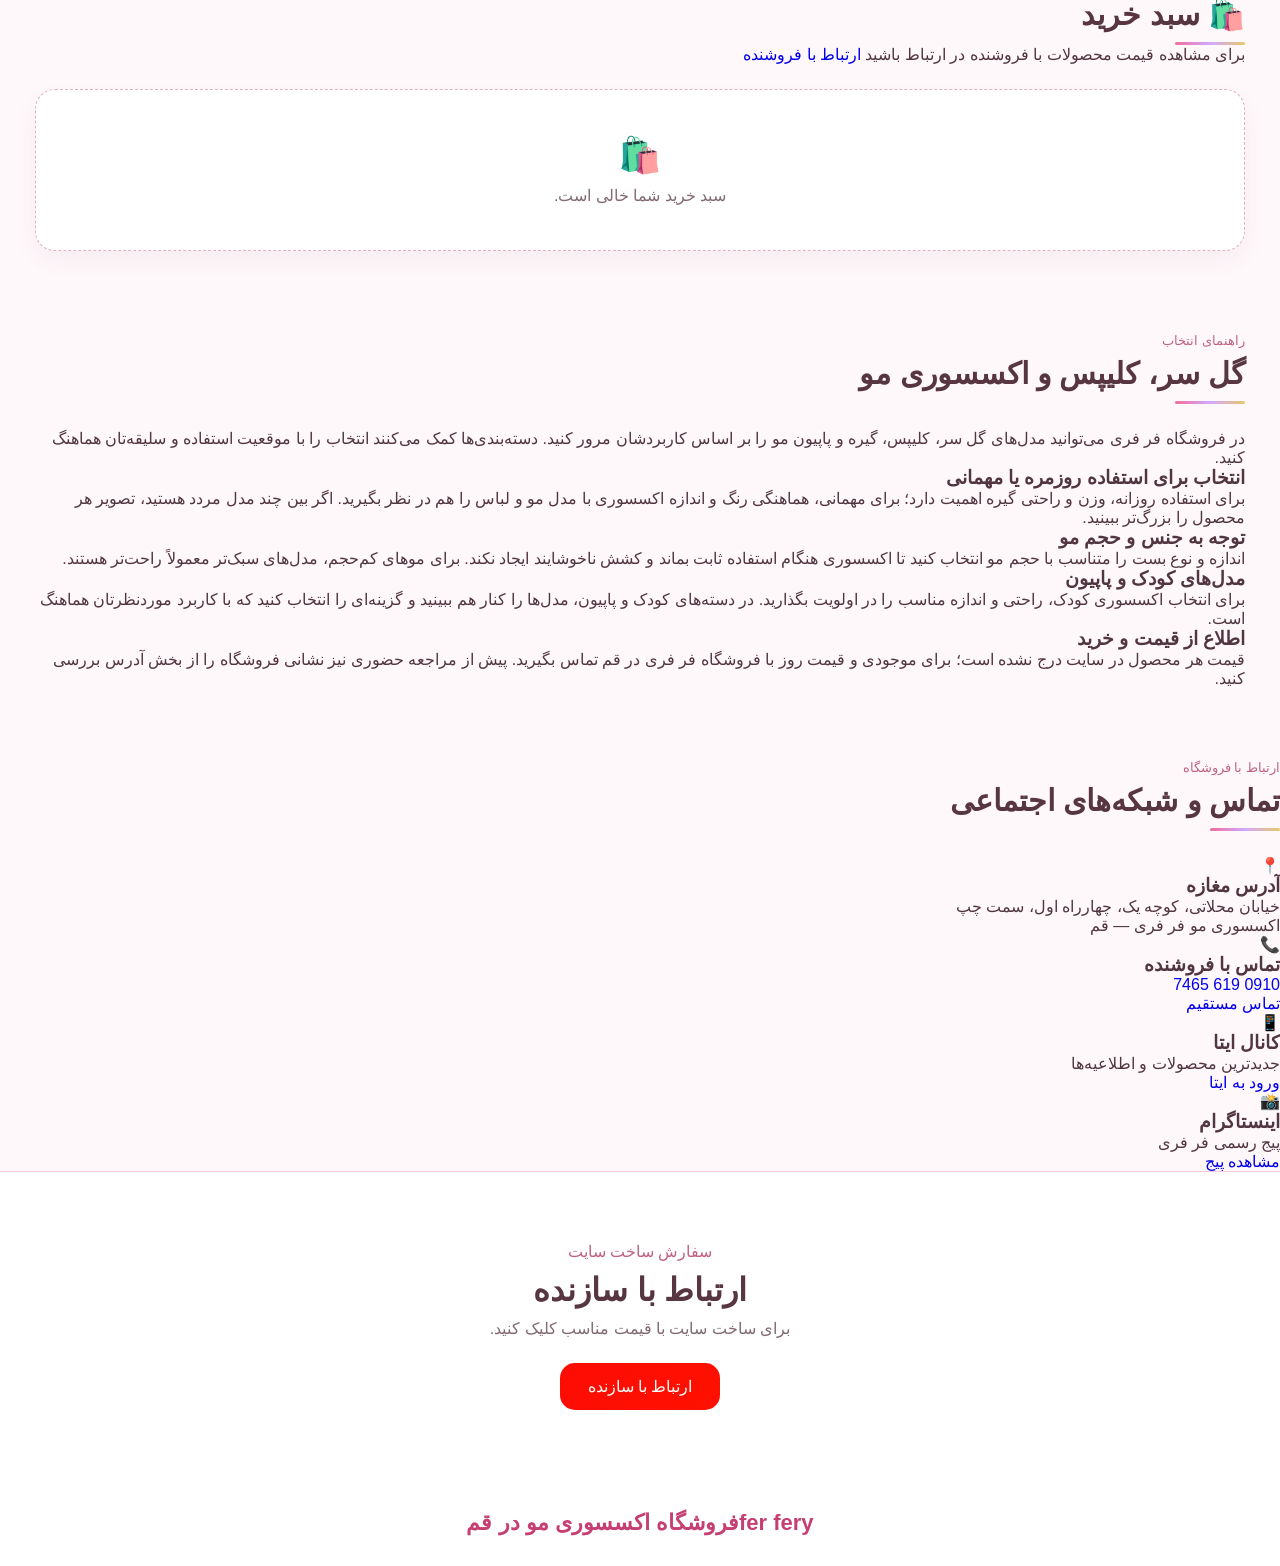
==== commit 55b20384: "بهبود ظاهر: ساده‌سازی هیرو، یکپارچه‌سازی بخش تماس، فاصله‌گذاری مرتب‌تر" ====
--- a/index.html
+++ b/index.html
@@ -68,10 +68,6 @@
 </head>
 
   <body>
-    <!-- =========================
-       HEADER
-  ========================== -->
-
     <header class="header">
       <nav class="nav">
         <div class="nav-buttons">
@@ -100,10 +96,6 @@
       </nav>
     </header>
 
-    <!-- =========================
-       SIDE MENU
-  ========================== -->
-
     <div class="overlay" id="overlay"></div>
 
     <aside class="side-menu" id="sideMenu">
@@ -115,40 +107,23 @@
 
       <div class="menu-links">
         <a class="menu-link" href="#majlesi"> 🎀 مجلسی </a>
-
         <a class="menu-link" href="#rozmarre"> 🌸 روزمره </a>
-
         <a class="menu-link" href="#koodak"> 🧸 کودک </a>
-
         <a class="menu-link" href="#papion"> 🎀 پاپیون </a>
-
         <div class="menu-divider"></div>
-
         <a class="menu-link" href="#pinned"> 📌 پین شده‌ها </a>
-
         <a class="menu-link" href="#cart"> 🛍️ سبد خرید </a>
-
         <div class="menu-divider"></div>
-
         <a class="menu-link" href="#address"> 📍 آدرس مغازه </a>
-
         <a class="menu-link" href="#contact"> 💌 تماس با فروشنده </a>
-
         <a class="menu-link" href="#eitaa"> 📱 کانال ایتا </a>
-
         <a class="menu-link" href="#sz"> ارتباط با سازنده </a>
       </div>
     </aside>
-
-    <!-- =========================
-       HERO
-  ========================== -->
 
     <section class="hero">
       <div class="decor decor-one">✦</div>
-
       <div class="decor decor-two">♡</div>
-
       <div class="decor decor-three">✧</div>
 
       <div class="hero-content">
@@ -159,34 +134,26 @@
         <p>اکسسوری‌های دخترانه برای لحظه‌هایی که می‌خواهی خاص‌تر باشی.</p>
 
         <div class="hero-buttons">
-          <a href="#majlesi" class="hero-btn primary"> مشاهده محصولات </a>
-
-          <a href="#contact" class="hero-btn secondary"> تماس با فروشنده </a>
-
-          <a href="#address" class="hero-btn secondary"> 📍 آدرس مغازه </a>
-
-          <a href="#eitaa" class="hero-btn secondary"> مشاهده کانال ایتا </a>
-
-          <a href="#ens" class="hero-btn secondary"> مشاهده پیج اینستا گرام </a>
+          <a href="#majlesi" class="hero-btn primary">مشاهده محصولات</a>
+          <a href="#contact" class="hero-btn secondary">تماس با فروشنده</a>
+        </div>
+        <div class="hero-links">
+          <a href="#address">📍 آدرس</a>
+          <a href="#eitaa">کانال ایتا</a>
+          <a href="#ens">اینستاگرام</a>
         </div>
       </div>
     </section>
-
-    <!-- =========================
-       SEARCH
-  ========================== -->
 
     <section class="search-section">
       <div class="search-box">
         <span class="search-icon"> 🔎 </span>
-
         <input
           id="search"
           type="search"
           placeholder="نام محصول یا دسته را جستجو کنید..."
           autocomplete="off"
         />
-
         <button
           class="clear-search"
           id="clearSearch"
@@ -195,122 +162,71 @@
           ✕
         </button>
       </div>
-
       <div class="search-results" id="searchResults"></div>
     </section>
 
-    <!-- =========================
-       MAIN
-  ========================== -->
-
     <main>
-      <!-- =========================
-         مجلسی
-    ========================== -->
-
       <section class="products-section" id="majlesi">
         <div class="section-title">
           <small> مجموعه اول </small>
-
           <h2>مجلسی</h2>
         </div>
-
         <div class="products-grid" id="majlesiGrid"></div>
       </section>
 
-      <!-- =========================
-         روزمره
-    ========================== -->
-
       <section class="products-section" id="rozmarre">
         <div class="section-title">
           <small> مجموعه دوم </small>
-
           <h2>روزمره</h2>
         </div>
-
         <div class="products-grid" id="rozmarreGrid"></div>
       </section>
 
-      <!-- =========================
-         کودک
-    ========================== -->
-
       <section class="products-section" id="koodak">
         <div class="section-title">
           <small> مجموعه سوم </small>
-
           <h2>کودک</h2>
         </div>
-
         <div class="products-grid" id="koodakGrid"></div>
       </section>
 
-      <!-- =========================
-         پاپیون
-    ========================== -->
-
       <section class="products-section" id="papion">
         <div class="section-title">
           <small> مجموعه چهارم </small>
-
           <h2>پاپیون</h2>
         </div>
-
         <div class="products-grid" id="papionGrid"></div>
       </section>
 
-      <!-- =========================
-         PINNED
-    ========================== -->
-
       <section class="special-section" id="pinned">
         <div class="section-title">
           <small> انتخاب‌های شما </small>
-
           <h2>📌 پین شده‌ها</h2>
         </div>
-
         <div class="products-grid" id="pinnedGrid"></div>
-
         <div class="empty" id="emptyPinned">
           <div class="empty-icon">📌</div>
-
           <p>هنوز محصولی را پین نکرده‌اید.</p>
         </div>
       </section>
 
-      <!-- =========================
-         CART
-    ========================== -->
-
       <section class="special-section" id="cart">
         <div class="section-title">
           <small> محصولات انتخابی </small>
-
           <h2>🛍️ سبد خرید</h2>
-
           <div class="cart-contact">
             <span> برای مشاهده قیمت محصولات با فروشنده در ارتباط باشید </span>
-
             <a href="#contact" class="cart-contact-button">
               ارتباط با فروشنده
             </a>
           </div>
         </div>
-
         <div class="cart-items" id="cartItems"></div>
-
         <div class="empty" id="emptyCart">
           <div class="empty-icon">🛍️</div>
-
           <p>سبد خرید شما خالی است.</p>
         </div>
       </section>
-
-      <!-- =========================
-         SEO CONTENT
-    ========================== -->
 
       <section class="seo-content" id="seo">
         <div class="section-title">
@@ -331,136 +247,66 @@
       </section>
     </main>
 
-    <!-- =========================
-       ADDRESS
-  ========================== -->
-
-    <section class="contact" id="address">
-      <span class="contact-small"> 📍 آدرس فروشگاه </span>
-
-      <h2>آدرس مغازه</h2>
-
-      <h3>خیابان محلاتی، کوچه یک، چهارراه اول، سمت چپ، اکسسوری مو فر فری</h3>
-
-      <p>استان قم</p>
+    <section class="info-section" id="contact">
+      <div class="section-title">
+        <small>ارتباط با فروشگاه</small>
+        <h2>تماس و شبکه‌های اجتماعی</h2>
+      </div>
+
+      <div class="info-grid">
+        <div class="info-card" id="address">
+          <span class="info-icon">📍</span>
+          <h3>آدرس مغازه</h3>
+          <p>خیابان محلاتی، کوچه یک، چهارراه اول، سمت چپ<br>اکسسوری مو فر فری — قم</p>
+        </div>
+
+        <div class="info-card">
+          <span class="info-icon">📞</span>
+          <h3>تماس با فروشنده</h3>
+          <p><a href="tel:+989106197465">0910 619 7465</a></p>
+          <a class="info-btn" href="shomare_mobile.html">تماس مستقیم</a>
+        </div>
+
+        <div class="info-card" id="eitaa">
+          <span class="info-icon">📱</span>
+          <h3>کانال ایتا</h3>
+          <p>جدیدترین محصولات و اطلاعیه‌ها</p>
+          <a class="info-btn" href="https://web.eitaa.com/#@ferfery_accessory" target="_blank" rel="noopener noreferrer">ورود به ایتا</a>
+        </div>
+
+        <div class="info-card" id="ens">
+          <span class="info-icon">📸</span>
+          <h3>اینستاگرام</h3>
+          <p>پیج رسمی فر فری</p>
+          <a class="info-btn" href="https://www.instagram.com/_ferfery_accessory/" target="_blank" rel="noopener noreferrer">مشاهده پیج</a>
+        </div>
+      </div>
     </section>
 
-    <!-- =========================
-       EITAA
-  ========================== -->
-
-    <section class="contact" id="eitaa">
-      <span class="contact-small"> 📱 مشاهده محصولات بیشتر در سایت داخلی </span>
-
-      <h2>کانال ایتا ما</h2>
-
-      <p>برای مشاهده جدیدترین محصولات و اطلاعیه‌ها وارد کانال ایتای ما شوید.</p>
-
-      <a
-        class="contact-button"
-        href="https://web.eitaa.com/#@ferfery_accessory"
-        target="_blank"
-        rel="noopener noreferrer"
-      >
-        ورود به کانال ایتا
-      </a>
+    <section class="contact contact-builder" id="sz">
+      <span class="contact-small">سفارش ساخت سایت</span>
+      <h2>ارتباط با سازنده</h2>
+      <p>برای ساخت سایت با قیمت مناسب کلیک کنید.</p>
+      <a id="con" href="sz.html" target="_blank" rel="noopener noreferrer">ارتباط با سازنده</a>
     </section>
 
-    <!-- =========================
-       INSTAGRAM
-  ========================== -->
-
-    <section class="contact" id="ens">
-      <span class="contact-small"> 📱 مشاهده محصولات بیشتر در سایت خارجی </span>
-
-      <h2>پیج اینستاگرام ما</h2>
-
-      <p>
-        برای مشاهده جدیدترین محصولات و اطلاعیه‌ها وارد پیج اینستاگرام ما شوید.
-      </p>
-
-      <a
-        class="contact-button"
-        href="https://www.instagram.com/_ferfery_accessory/"
-        target="_blank"
-        rel="noopener noreferrer"
-      >
-        ورود به پیج اینستاگرام
-      </a>
-    </section>
-
-    <!-- =========================
-       CONTACT
-  ========================== -->
-
-    <section class="contact" id="contact">
-      <span class="contact-small"> 💌 ارتباط با ما </span>
-
-      <h2>ارتباط با فروشنده</h2>
-
-      <p>
-        برای دریافت اطلاعات بیشتر درباره محصولات با فروشنده در ارتباط باشید:
-        <a href="tel:+989106197465">0910 619 7465</a>
-      </p>
-
-      <a class="contact-button" href="shomare_mobile.html"> تماس با فروشنده </a>
-    </section>
-
-    <!-- =========================
-       سازنده
-  ========================== -->
-
-    <section class="contact" id="sz">
-      <span class="contact-small">
-        📱 ارتباط با سازنده سایت برای ثبت سفارش سایت
-      </span>
-
-      <h2>ارتباط با سازنده سایت در روبیکا</h2>
-
-      <p>برای ساخت و سفارش سایت مدنظر با اقتصادی‌ترین قیمت ممکن کلیک کنید.</p>
-
-      <a id="con" href="sz.html" target="_blank" rel="noopener noreferrer">
-        ارتباط با سازنده
-      </a>
-    </section>
-
-    <!-- =========================
-       FOOTER
-  ========================== -->
-
-    <footer>fer fery</footer>
-
-    <!-- =========================
-       PRODUCT MODAL
-  ========================== -->
+    <footer><span class="footer-brand">fer fery</span><span class="footer-note">فروشگاه اکسسوری مو در قم</span></footer>
 
     <div class="modal" id="productModal" aria-hidden="true">
       <div class="modal-box">
         <button class="modal-close" id="modalClose" aria-label="بستن">✕</button>
-
         <div class="modal-image">
           <img id="modalImage" src="" alt="" />
         </div>
-
         <div class="modal-info">
           <span class="modal-category" id="modalCategory"></span>
-
           <h2 id="modalName">pass</h2>
-
           <button class="modal-add" id="modalAdd">افزودن به سبد خرید</button>
         </div>
       </div>
     </div>
 
-    <!-- =========================
-       TOAST
-  ========================== -->
-
     <div class="toast" id="toast"></div>
-
-    <!-- =========================
-       JAVASCRIPT
-  ========================== -->
 
     <script src="products.js"></script>
     <script src="script.js"></script>
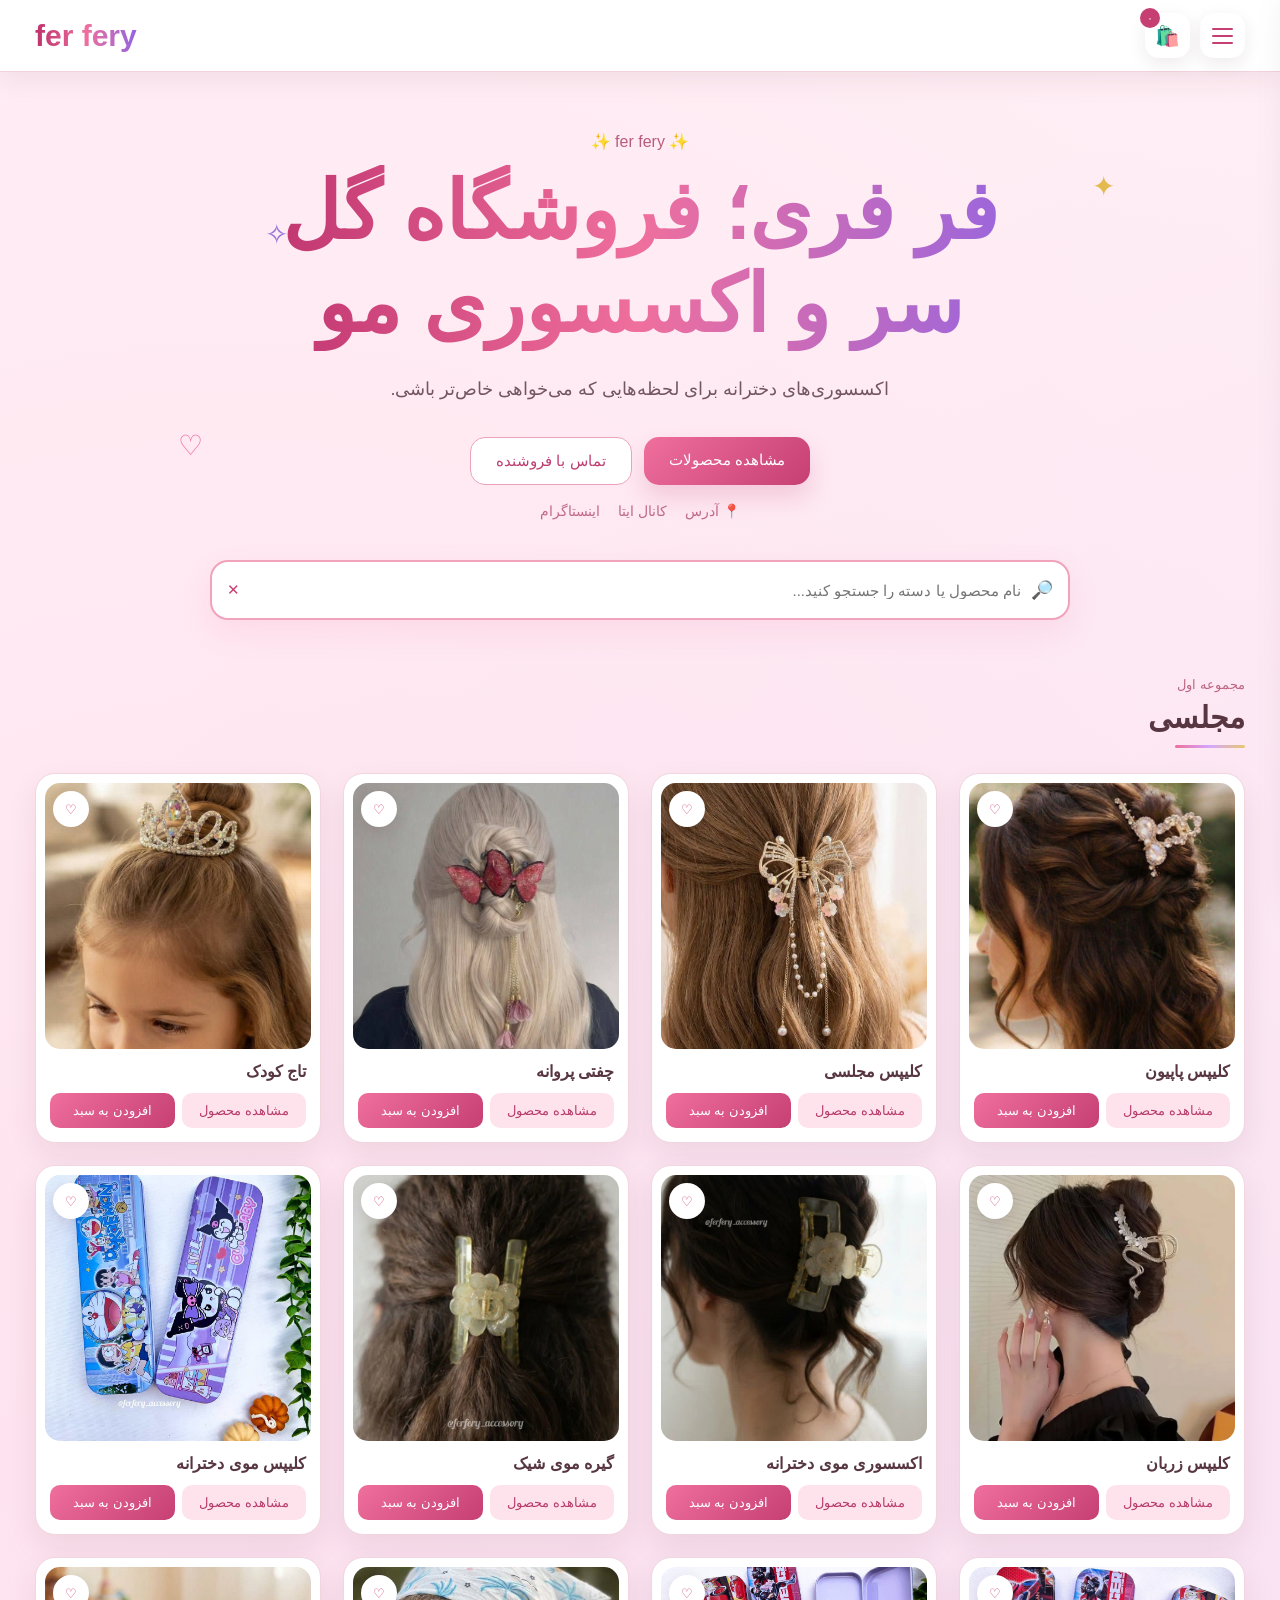
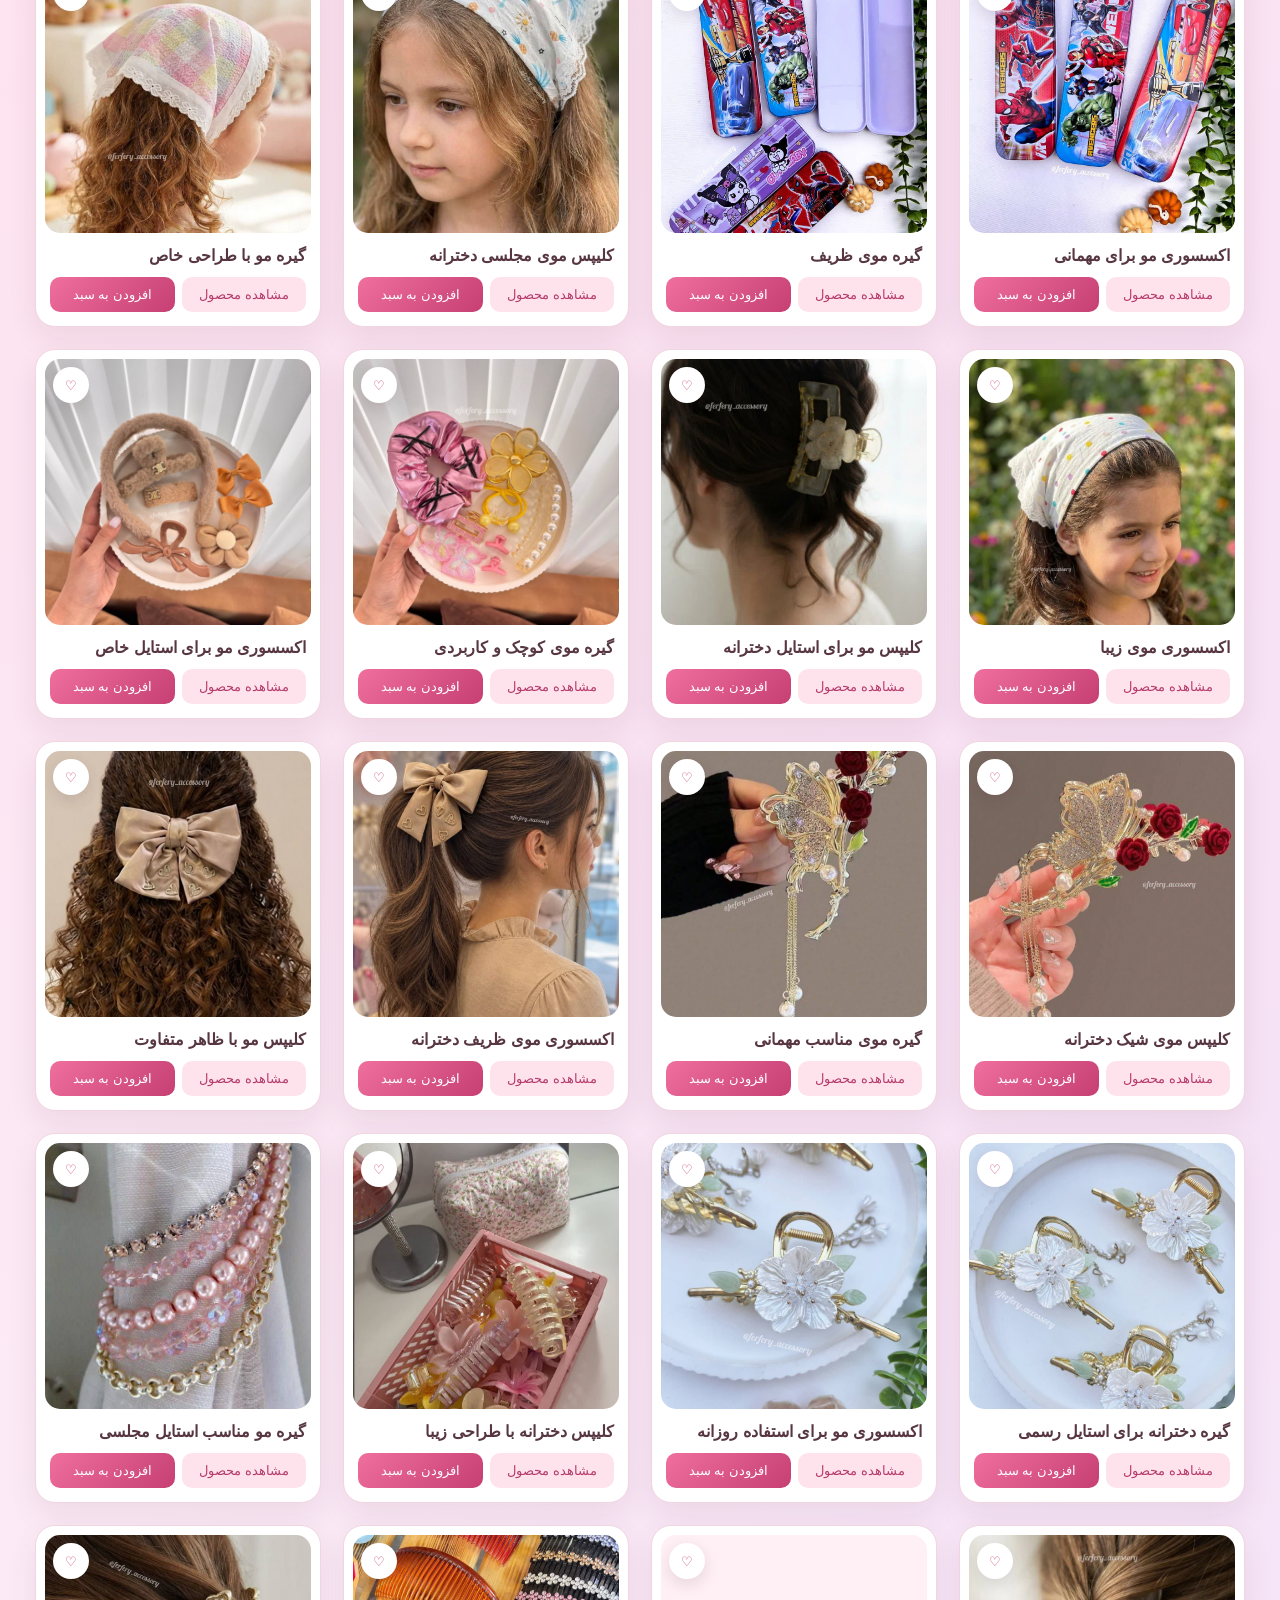
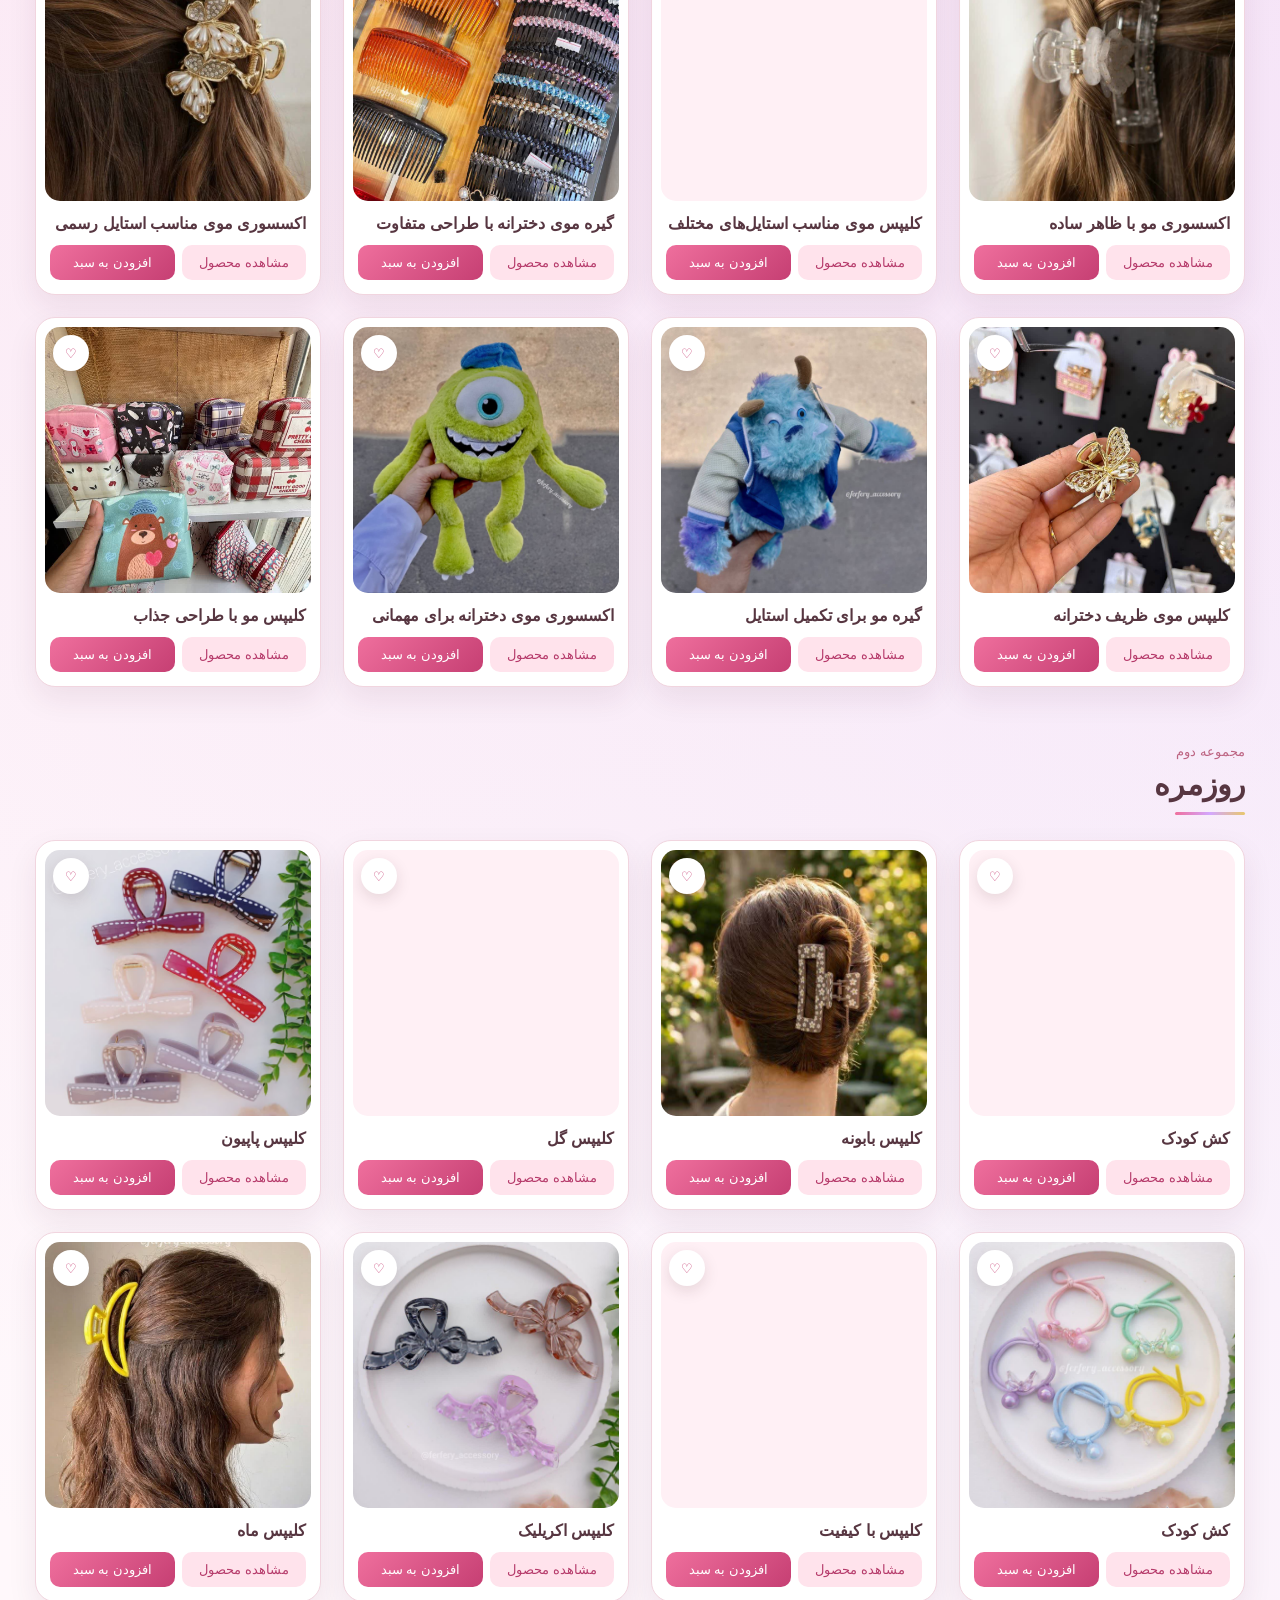
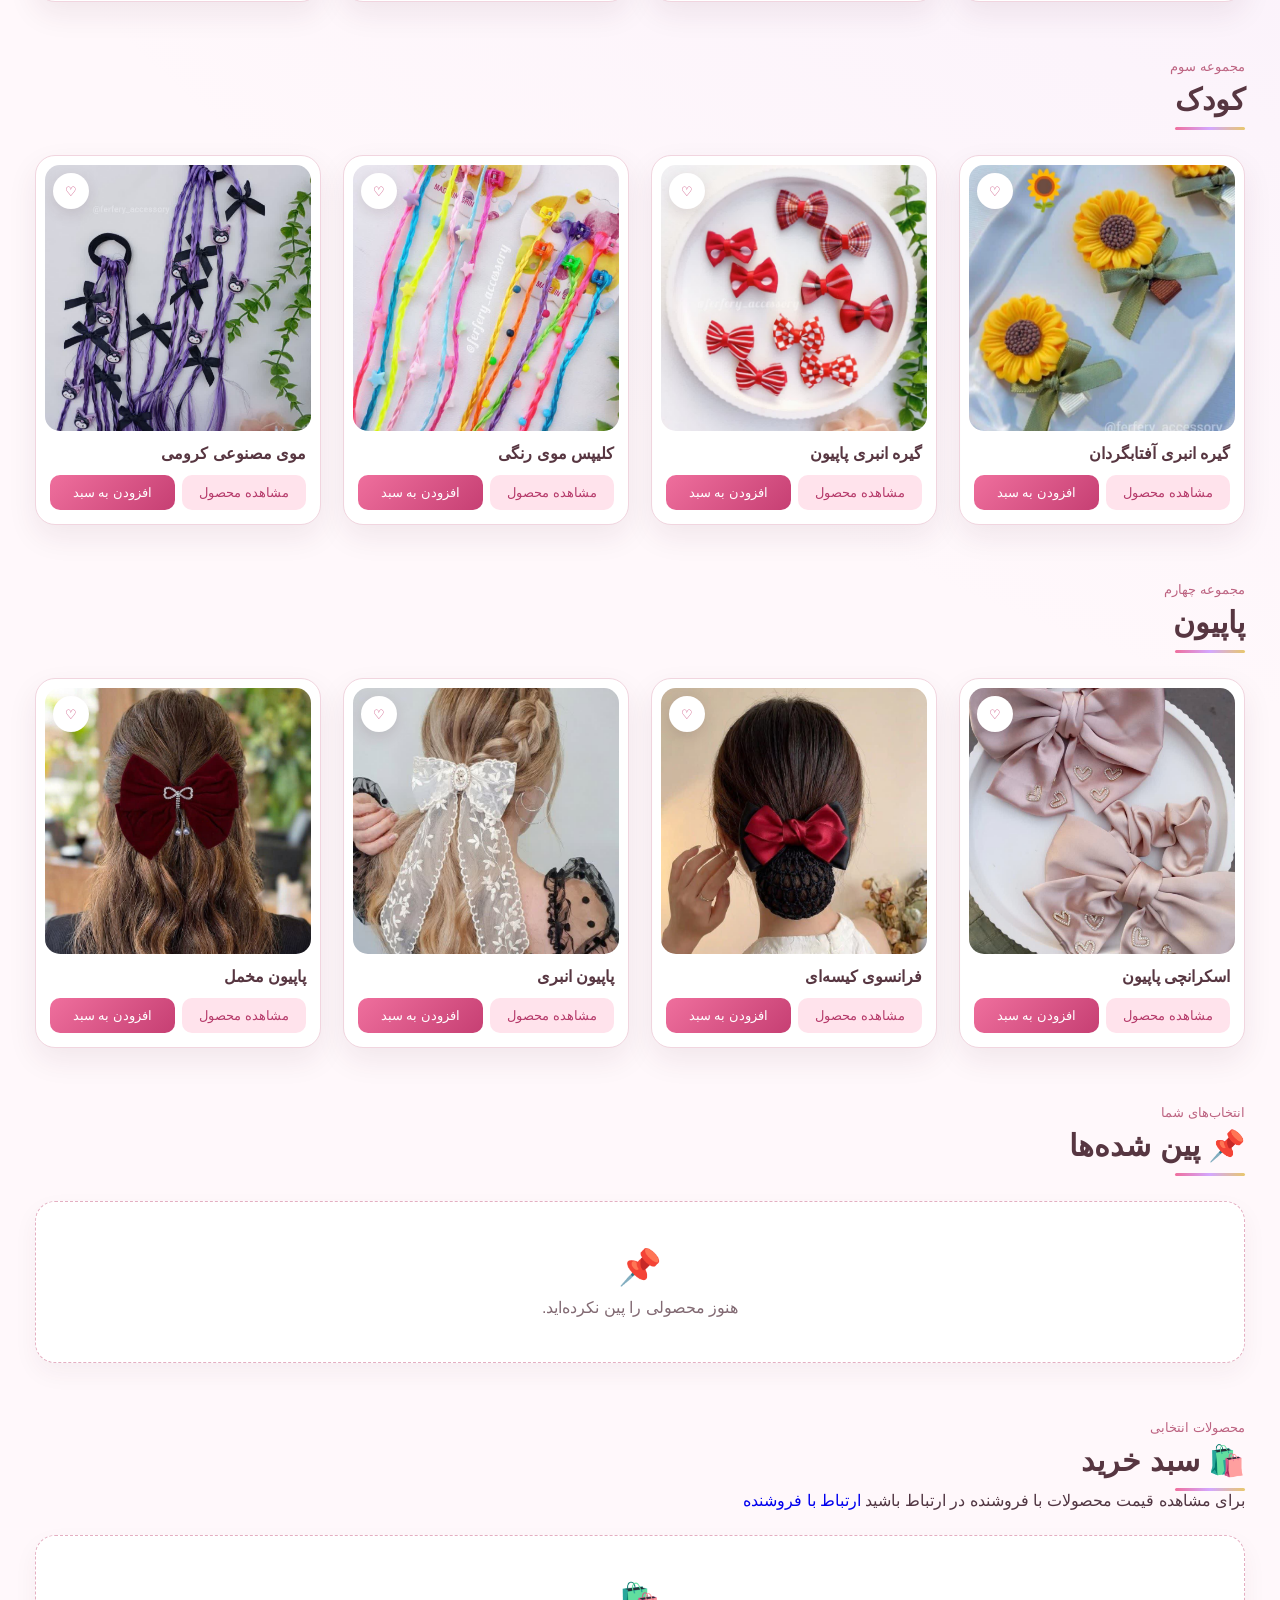
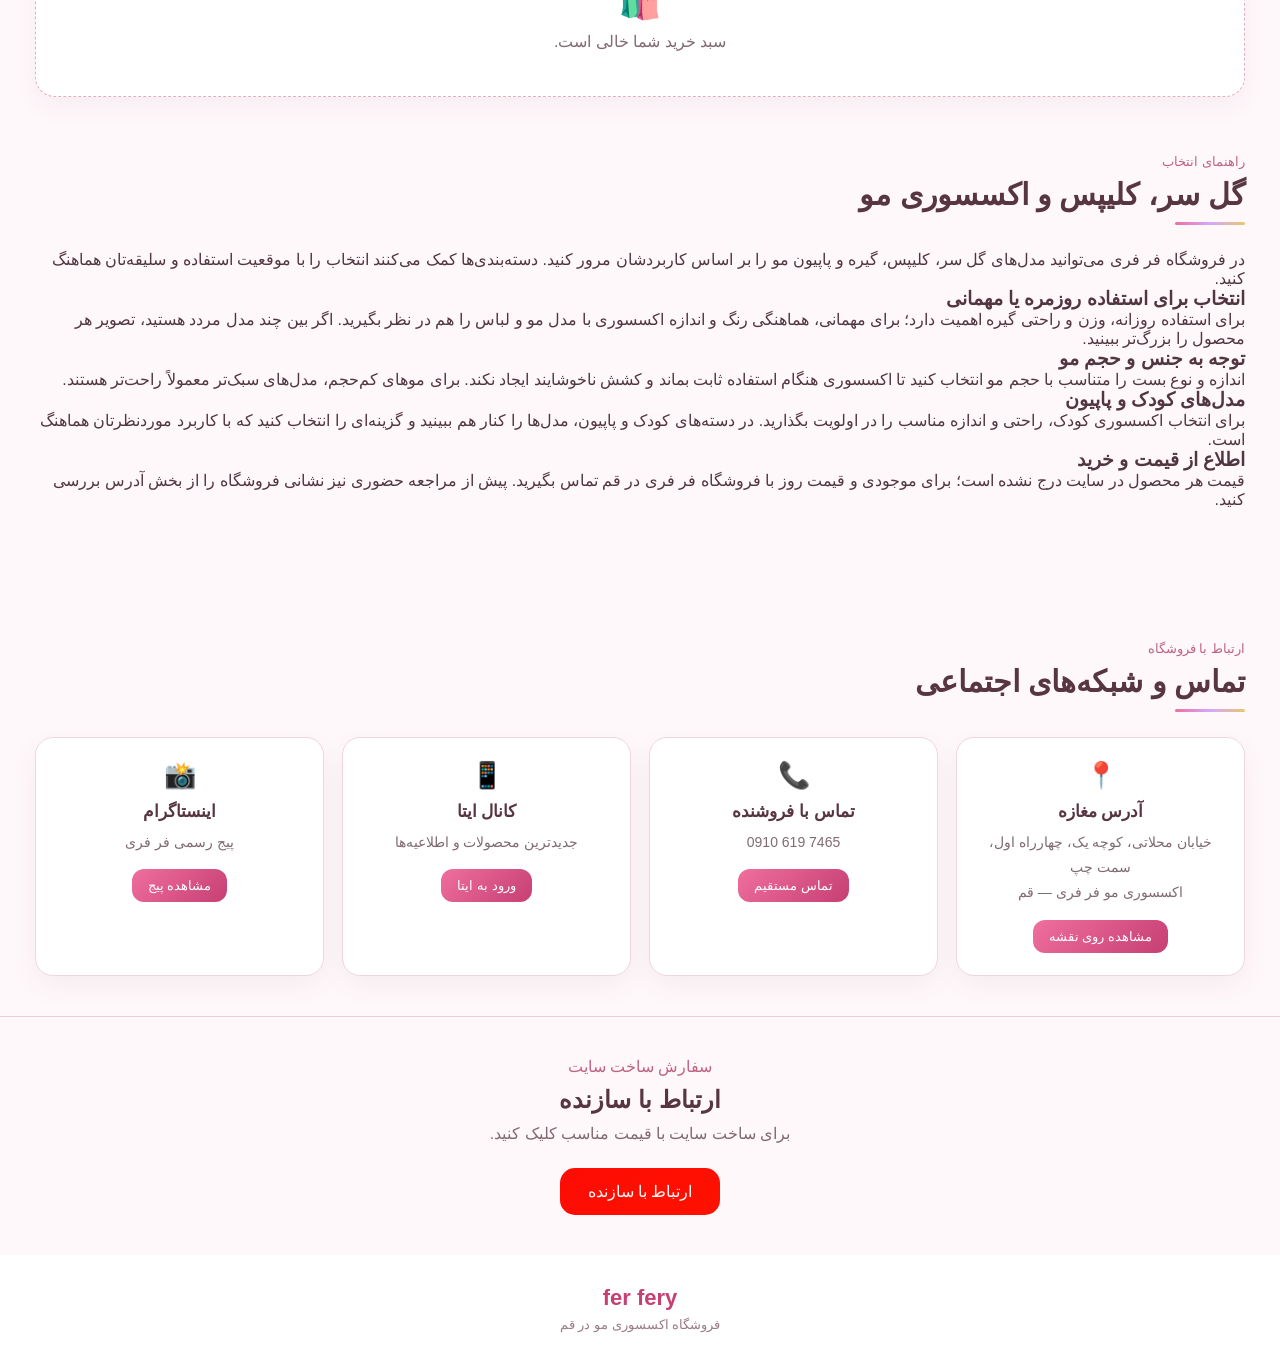
==== commit 2041a237: "مرتب‌سازی کارت‌های تماس و شبکه‌های اجتماعی" ====
--- a/index.html
+++ b/index.html
@@ -101,7 +101,6 @@
     <aside class="side-menu" id="sideMenu">
       <div class="menu-top">
         <h2>fer fery</h2>
-
         <button class="close-menu" id="closeMenu">✕</button>
       </div>
 
@@ -128,11 +127,8 @@
 
       <div class="hero-content">
         <span class="hero-small"> ✨ fer fery ✨ </span>
-
         <h1>فر فری؛ فروشگاه گل سر و اکسسوری مو</h1>
-
         <p>اکسسوری‌های دخترانه برای لحظه‌هایی که می‌خواهی خاص‌تر باشی.</p>
-
         <div class="hero-buttons">
           <a href="#majlesi" class="hero-btn primary">مشاهده محصولات</a>
           <a href="#contact" class="hero-btn secondary">تماس با فروشنده</a>
@@ -258,13 +254,14 @@
           <span class="info-icon">📍</span>
           <h3>آدرس مغازه</h3>
           <p>خیابان محلاتی، کوچه یک، چهارراه اول، سمت چپ<br>اکسسوری مو فر فری — قم</p>
+          <a class="info-btn info-btn-outline" href="https://www.google.com/maps/search/?api=1&query=%D8%AE%DB%8C%D8%A7%D8%A8%D8%A7%D9%86%20%D9%85%D8%AD%D9%84%D8%A7%D8%AA%DB%8C%20%D9%82%D9%85" target="_blank" rel="noopener noreferrer">مشاهده روی نقشه</a>
         </div>
 
         <div class="info-card">
           <span class="info-icon">📞</span>
           <h3>تماس با فروشنده</h3>
-          <p><a href="tel:+989106197465">0910 619 7465</a></p>
-          <a class="info-btn" href="shomare_mobile.html">تماس مستقیم</a>
+          <p class="info-phone" dir="ltr">0910 619 7465</p>
+          <a class="info-btn" href="tel:+989106197465">تماس مستقیم</a>
         </div>
 
         <div class="info-card" id="eitaa">
--- a/style.css
+++ b/style.css
@@ -386,11 +386,11 @@
 .hero {
   max-width: 1250px;
 
-  min-height: 510px;
+  min-height: 420px;
 
   margin: auto;
 
-  padding: 80px 20px;
+  padding: 60px 20px 40px;
 
   display: flex;
   align-items: center;
@@ -537,6 +537,28 @@
   border: 1px solid #eda2b9;
 }
 
+.hero-links {
+  margin-top: 18px;
+  display: flex;
+  justify-content: center;
+  flex-wrap: wrap;
+  gap: 8px 18px;
+}
+
+.hero-links a {
+  color: #b95c7c;
+  font-size: 14px;
+  opacity: 0.9;
+  transition: 0.25s;
+  border-bottom: 1px solid transparent;
+}
+
+.hero-links a:hover {
+  opacity: 1;
+  border-bottom-color: #ef6f9d;
+  color: #c63f73;
+}
+
 
 /* =========================
    DECORATIONS
@@ -600,7 +622,7 @@
 .search-section {
   max-width: 900px;
 
-  margin: 0 auto 55px;
+  margin: 0 auto 40px;
 
   padding: 0 20px;
 }
@@ -735,7 +757,7 @@
 }
 
 .products-section {
-  margin: 70px 0;
+  margin: 55px 0;
 
   scroll-margin-top: 95px;
 }
@@ -945,7 +967,7 @@
 ========================= */
 
 .special-section {
-  margin: 80px 0;
+  margin: 55px 0;
 
   scroll-margin-top: 95px;
 }
@@ -1147,6 +1169,102 @@
   font-size: 22px;
 
   font-weight: bold;
+  display: flex;
+  flex-direction: column;
+  align-items: center;
+  gap: 6px;
+}
+
+.footer-brand {
+  font-size: 22px;
+  font-weight: bold;
+  color: #c63f73;
+}
+
+.footer-note {
+  font-size: 13px;
+  color: #9a7a88;
+  font-weight: normal;
+}
+
+
+/* =========================
+   INFO GRID
+========================= */
+
+.info-section {
+  max-width: 1250px;
+  margin: 0 auto;
+  padding: 60px 20px 40px;
+  scroll-margin-top: 90px;
+}
+
+.info-grid {
+  display: grid;
+  grid-template-columns: repeat(4, minmax(0, 1fr));
+  gap: 18px;
+  margin-top: 10px;
+}
+
+.info-card {
+  background: #ffffff;
+  border: 1px solid #f1d5df;
+  border-radius: 18px;
+  padding: 22px 18px;
+  text-align: center;
+  box-shadow: 0 10px 28px rgba(80, 30, 50, 0.06);
+  transition: 0.3s;
+}
+
+.info-card:hover {
+  transform: translateY(-4px);
+  box-shadow: 0 16px 36px rgba(198, 63, 115, 0.12);
+}
+
+.info-icon {
+  font-size: 26px;
+  display: block;
+  margin-bottom: 10px;
+}
+
+.info-card h3 {
+  font-size: 17px;
+  color: #573641;
+  margin-bottom: 8px;
+}
+
+.info-card p {
+  color: #806a73;
+  font-size: 14px;
+  line-height: 1.8;
+  margin-bottom: 14px;
+}
+
+.info-card a {
+  color: #c63f73;
+}
+
+.info-btn {
+  display: inline-block;
+  padding: 9px 16px;
+  border-radius: 12px;
+  background: linear-gradient(135deg, #ef6f9d, #c63f73);
+  color: #ffffff !important;
+  font-size: 13px;
+  transition: 0.3s;
+}
+
+.info-btn:hover {
+  transform: translateY(-2px);
+}
+
+.contact-builder {
+  padding: 40px 20px !important;
+  background: #fff8fb !important;
+}
+
+.contact-builder h2 {
+  font-size: 24px !important;
 }
 
 
@@ -1373,13 +1491,13 @@
   }
 
   .hero {
-    min-height: 460px;
-
-    padding: 55px 15px;
+    min-height: 380px;
+
+    padding: 45px 15px 30px;
   }
 
   .hero h1 {
-    font-size: 44px;
+    font-size: 38px;
   }
 
   .hero p {
@@ -1392,6 +1510,14 @@
     font-size: 13px;
   }
 
+  .hero-links {
+    gap: 6px 12px;
+  }
+
+  .hero-links a {
+    font-size: 13px;
+  }
+
   main {
     padding: 0 12px 50px;
   }
@@ -1400,12 +1526,6 @@
     padding: 0 12px;
   }
 
-
-  /* =========================
-     MOBILE PRODUCT SLIDER
-     دو محصول در صفحه
-  ========================= */
-
   .products-grid {
     display: flex;
 
@@ -1429,18 +1549,11 @@
     scroll-snap-type: x mandatory;
 
     touch-action: pan-x;
-
-    animation:
-      mobileSliderHint
-      3.5s
-      ease-in-out
-      2;
   }
 
   .products-grid::-webkit-scrollbar {
     display: none;
   }
-
 
   .card {
     flex: 0 0
@@ -1467,32 +1580,6 @@
     scroll-snap-stop: always;
   }
 
-
-  @keyframes mobileSliderHint {
-
-    0% {
-      transform: translateX(0);
-    }
-
-    25% {
-      transform: translateX(-28px);
-    }
-
-    50% {
-      transform: translateX(0);
-    }
-
-    75% {
-      transform: translateX(28px);
-    }
-
-    100% {
-      transform: translateX(0);
-    }
-
-  }
-
-
   .product-info {
     padding: 8px 3px 4px;
   }
@@ -1510,8 +1597,6 @@
   .price {
     font-size: 12px;
   }
-
-  /* فقط در موبایل: دکمه‌ها زیر هم */
 
   .product-actions {
     grid-template-columns: 1fr;
@@ -1538,6 +1623,23 @@
 
   .section-title h2 {
     font-size: 26px;
+  }
+
+  .info-grid {
+    grid-template-columns: 1fr 1fr;
+    gap: 12px;
+  }
+
+  .info-card {
+    padding: 16px 12px;
+  }
+
+  .info-card h3 {
+    font-size: 15px;
+  }
+
+  .info-card p {
+    font-size: 12px;
   }
 
   .modal-box {
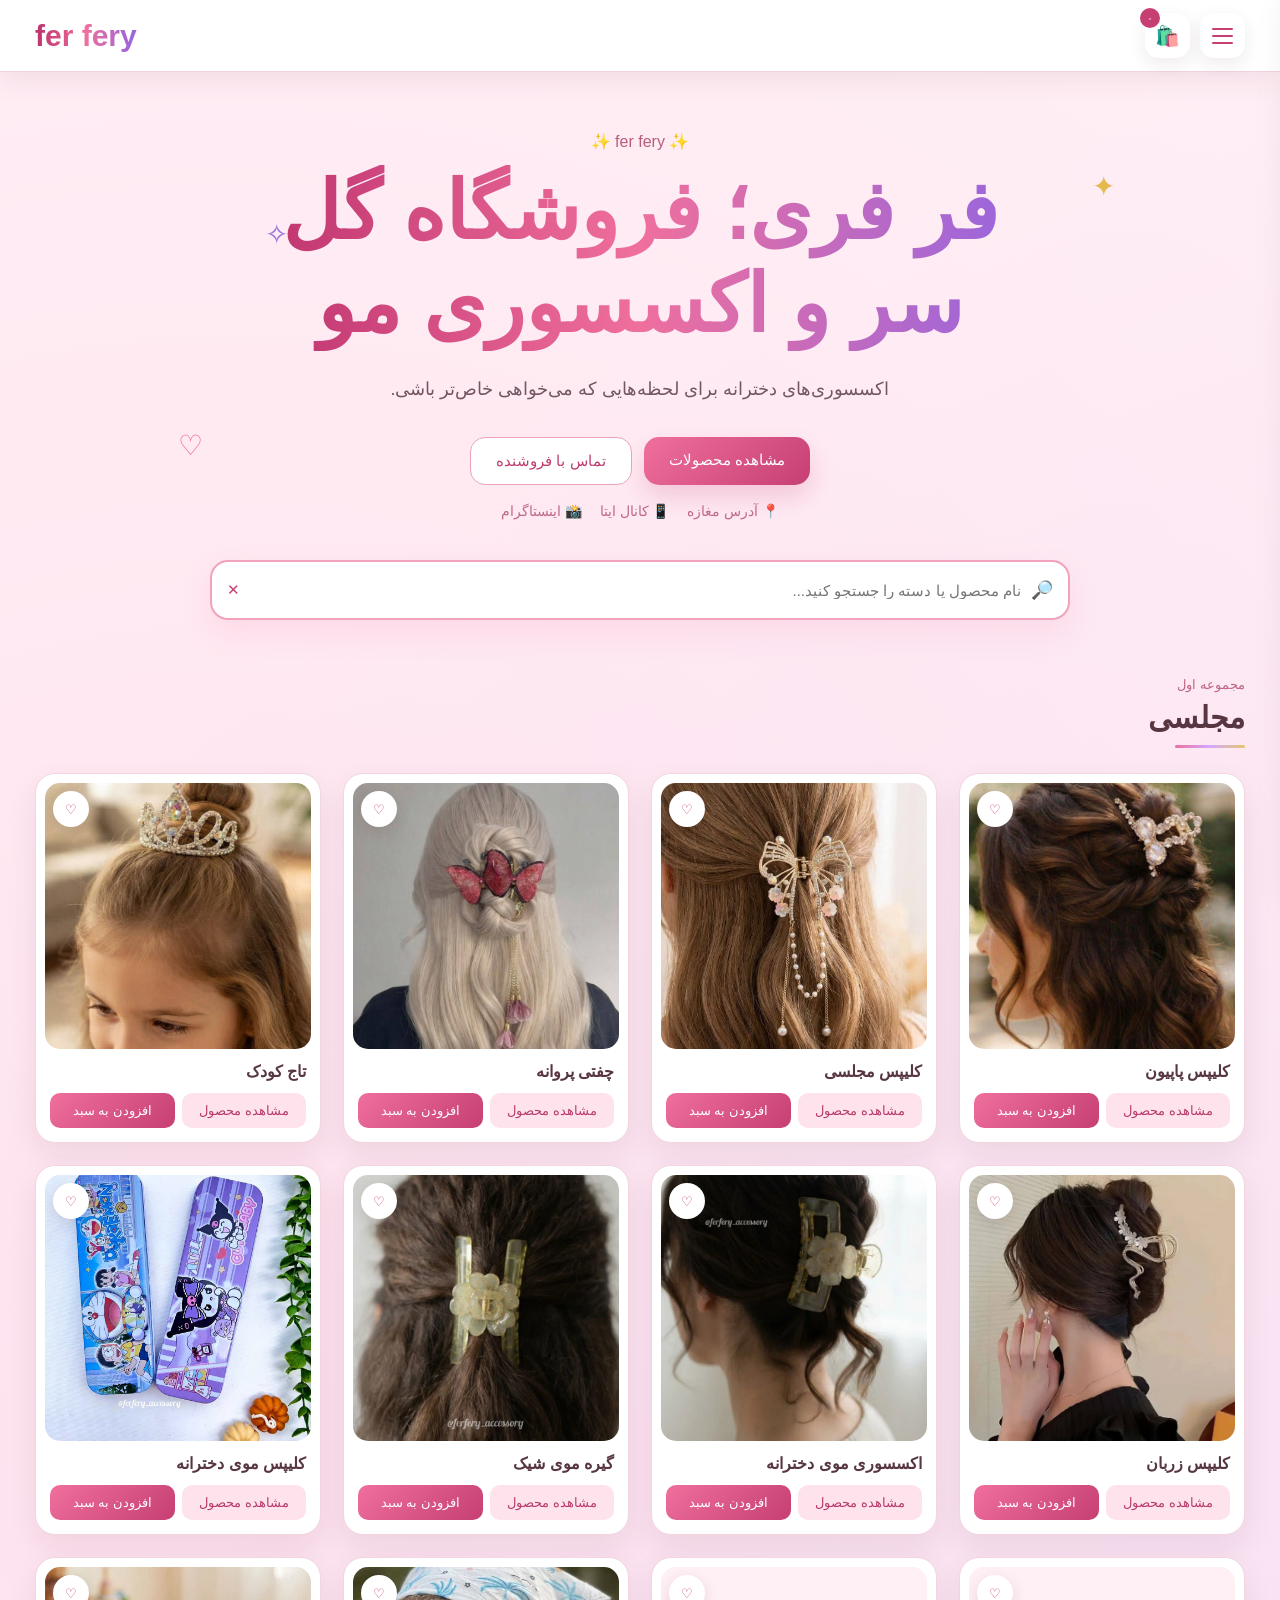
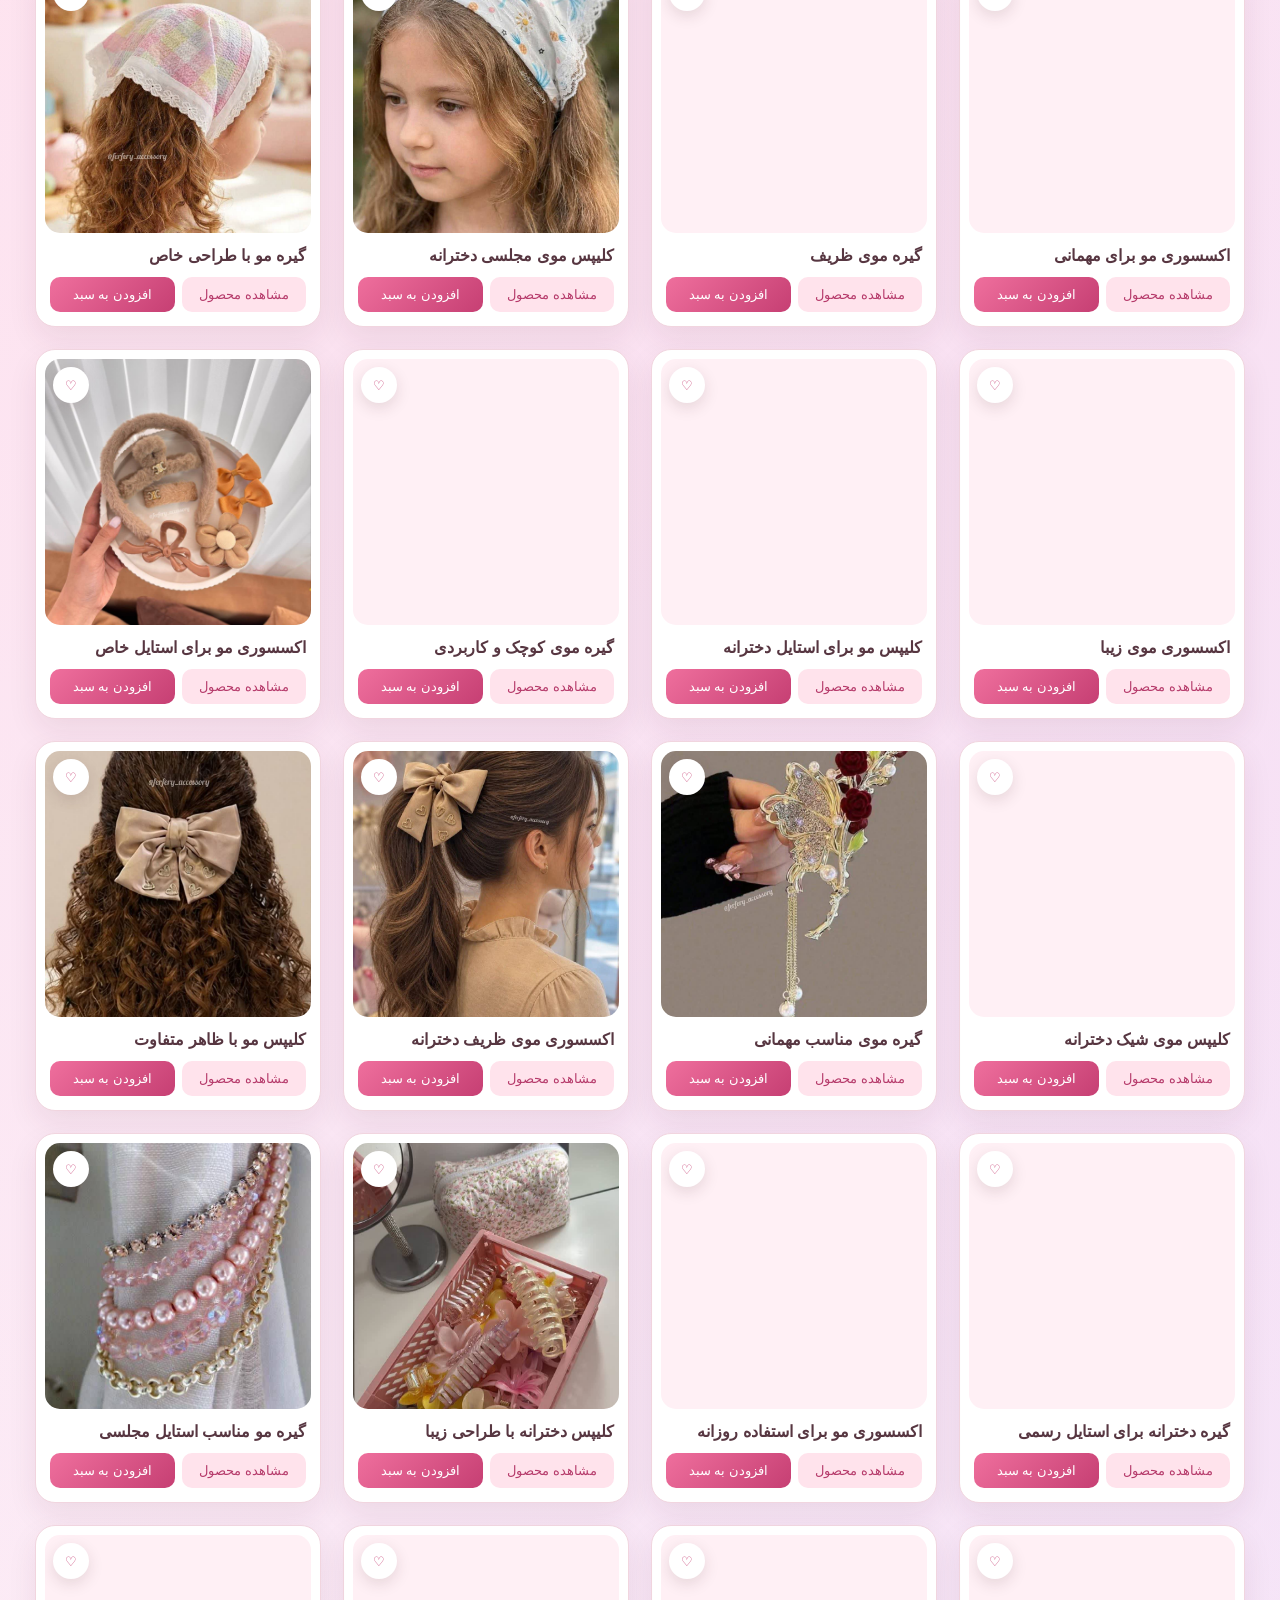
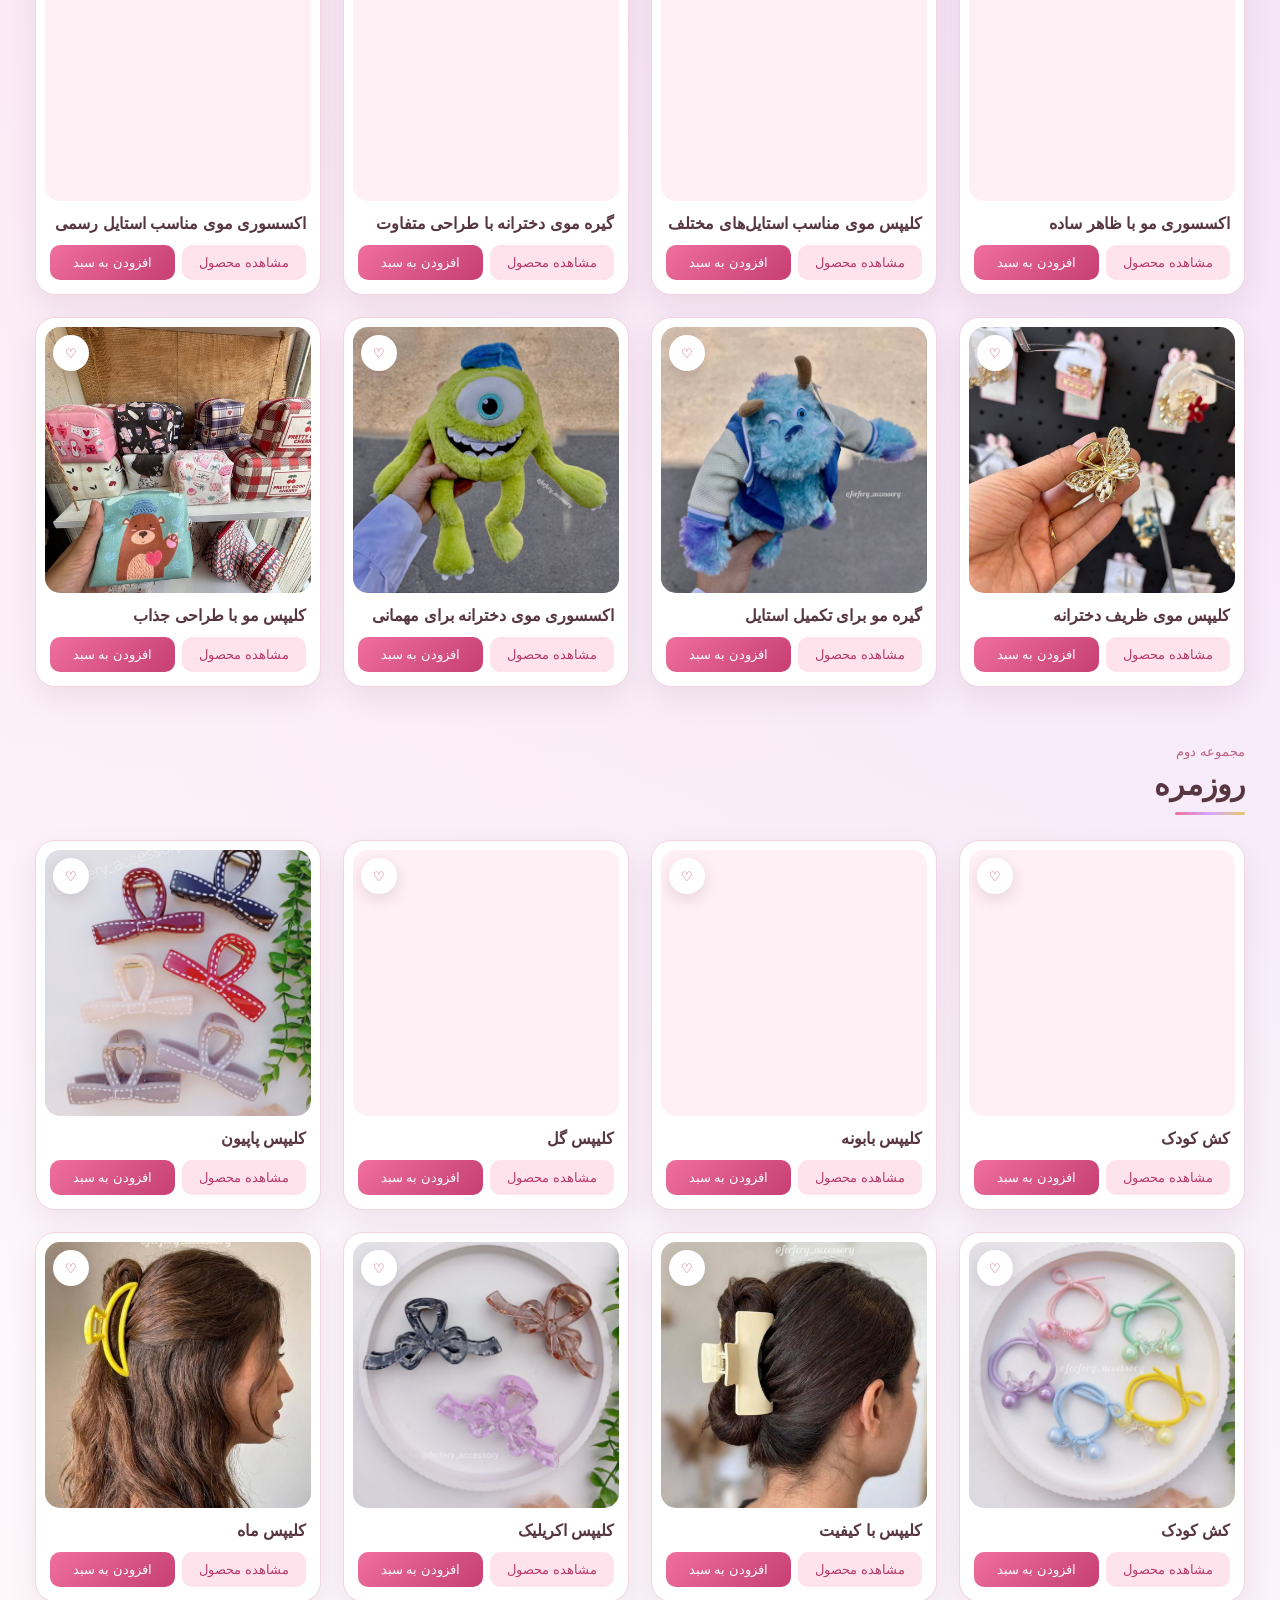
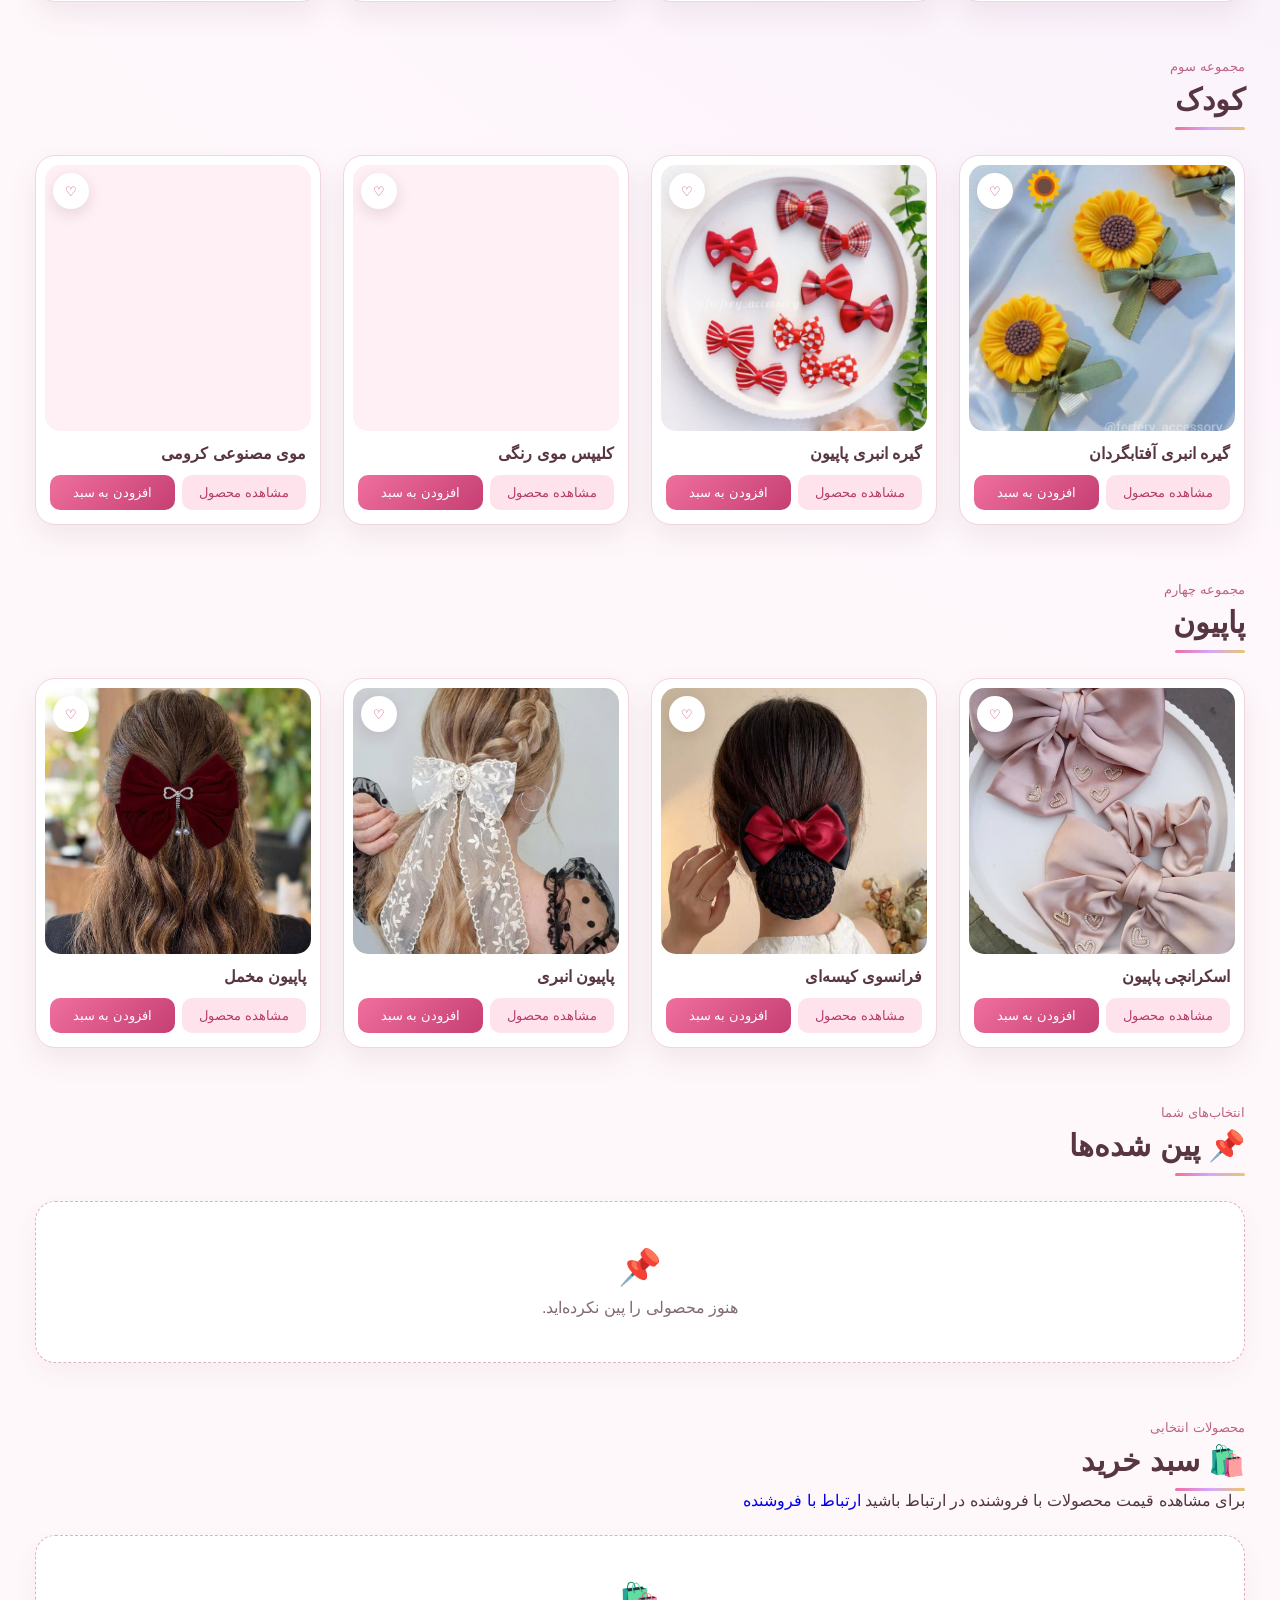
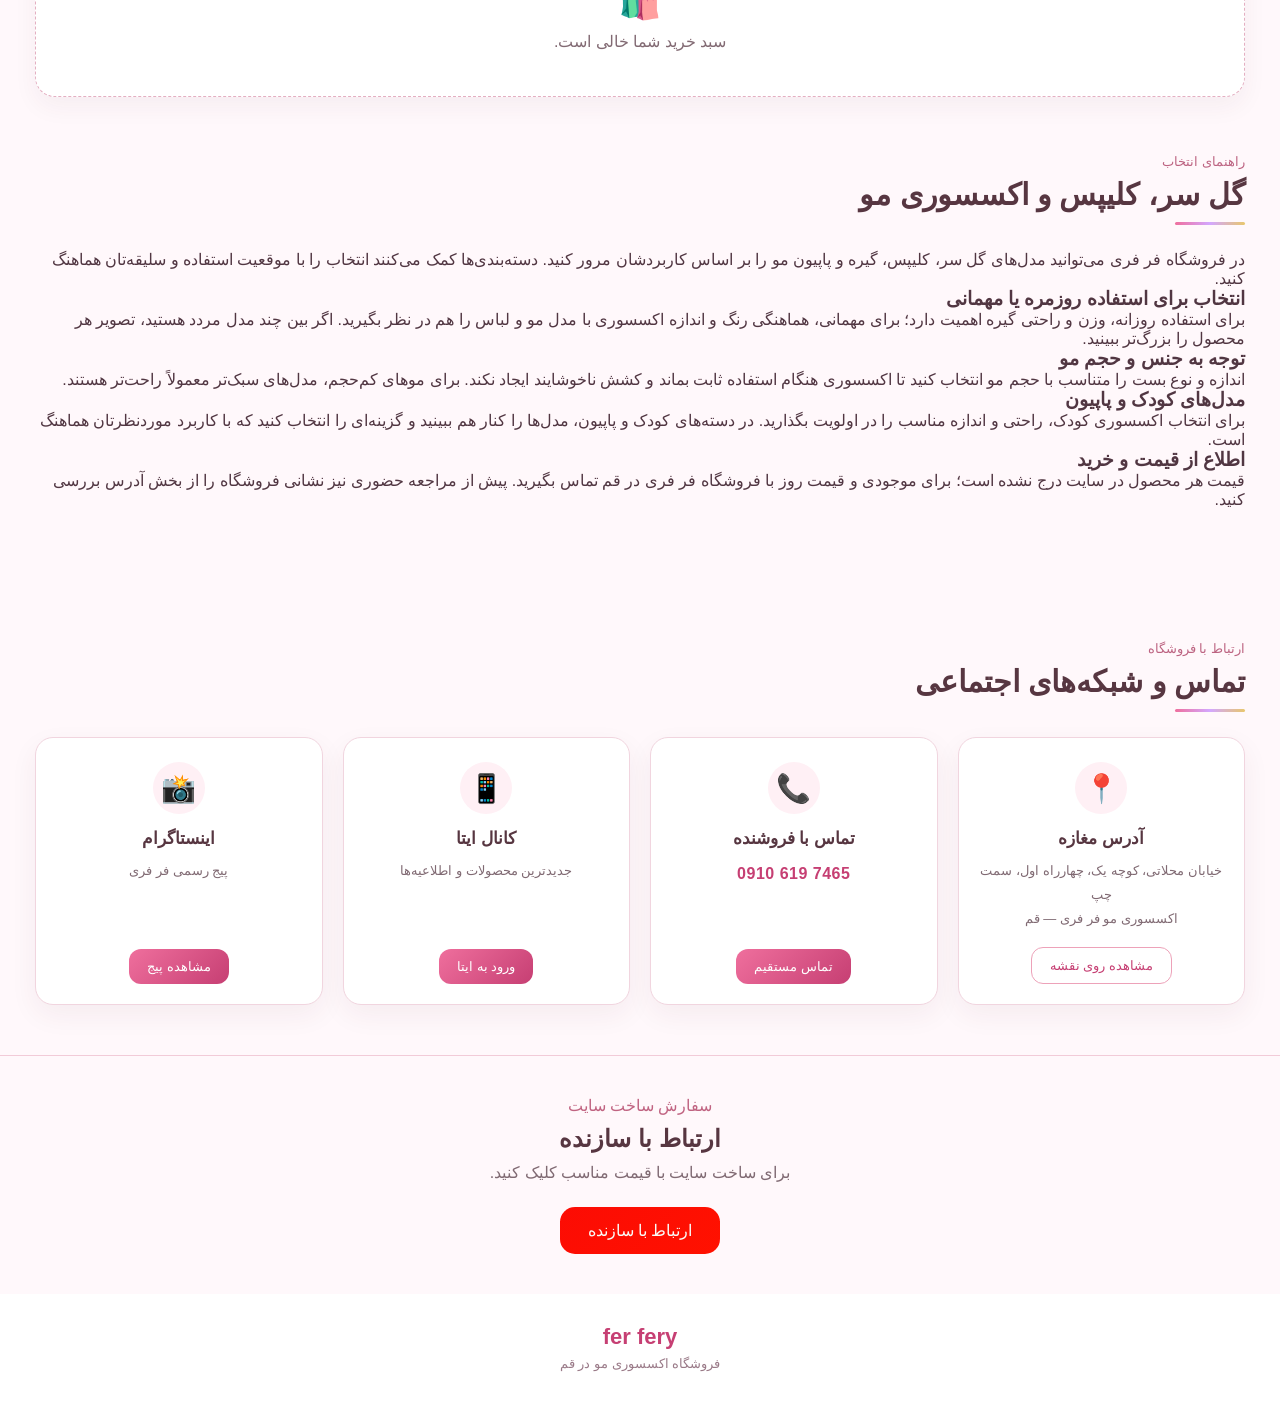
==== commit 9deb7271: "دکمه‌های شیک برای آدرس، ایتا و اینستاگرام در هیرو" ====
--- a/index.html
+++ b/index.html
@@ -134,9 +134,9 @@
           <a href="#contact" class="hero-btn secondary">تماس با فروشنده</a>
         </div>
         <div class="hero-links">
-          <a href="#address">📍 آدرس</a>
-          <a href="#eitaa">کانال ایتا</a>
-          <a href="#ens">اینستاگرام</a>
+          <a href="#address" class="hero-link-btn">📍 آدرس مغازه</a>
+          <a href="#eitaa" class="hero-link-btn">📱 کانال ایتا</a>
+          <a href="#ens" class="hero-link-btn">📸 اینستاگرام</a>
         </div>
       </div>
     </section>
--- a/style.css
+++ b/style.css
@@ -69,35 +69,22 @@
   }
 }
 
-
-/* =========================
-   HEADER
-========================= */
-
 .header {
   position: sticky;
   top: 0;
   z-index: 1000;
-
   height: 72px;
-
   background: rgba(255, 255, 255, 0.96);
-
   backdrop-filter: blur(18px);
-
   border-bottom: 1px solid #f1d2dd;
-
-  box-shadow:
-    0 8px 28px rgba(90, 35, 55, 0.08);
+  box-shadow: 0 8px 28px rgba(90, 35, 55, 0.08);
 }
 
 .nav {
   max-width: 1250px;
   height: 100%;
-
   margin: auto;
   padding: 0 20px;
-
   display: flex;
   align-items: center;
   justify-content: space-between;
@@ -106,32 +93,16 @@
 .logo {
   font-size: 30px;
   font-weight: bold;
-
-  background:
-    linear-gradient(
-      90deg,
-      #bd326c,
-      #ef6f9d,
-      #9365e2
-    );
-
+  background: linear-gradient(90deg, #bd326c, #ef6f9d, #9365e2);
   -webkit-background-clip: text;
   background-clip: text;
-
   color: transparent;
-
   animation: logoFloat 4s ease-in-out infinite;
 }
 
 @keyframes logoFloat {
-  0%,
-  100% {
-    transform: translateY(0);
-  }
-
-  50% {
-    transform: translateY(-4px);
-  }
+  0%, 100% { transform: translateY(0); }
+  50% { transform: translateY(-4px); }
 }
 
 .nav-buttons {
@@ -142,33 +113,18 @@
 .icon-button {
   width: 45px;
   height: 45px;
-
   border-radius: 14px;
-
   background: #ffffff;
   color: #c63f73;
-
-  cursor: pointer;
-
-  box-shadow:
-    0 6px 18px rgba(80, 30, 50, 0.09);
-
+  cursor: pointer;
+  box-shadow: 0 6px 18px rgba(80, 30, 50, 0.09);
   transition: 0.3s;
 }
 
 .icon-button:hover {
-  transform:
-    translateY(-4px)
-    scale(1.04);
-
-  box-shadow:
-    0 12px 25px rgba(198, 63, 115, 0.18);
-}
-
-
-/* =========================
-   HAMBURGER
-========================= */
+  transform: translateY(-4px) scale(1.04);
+  box-shadow: 0 12px 25px rgba(198, 63, 115, 0.18);
+}
 
 .hamburger {
   display: flex;
@@ -181,26 +137,13 @@
 .hamburger span {
   width: 21px;
   height: 2px;
-
   background: #c63f73;
-
   border-radius: 10px;
-
-  transition: 0.3s;
-}
-
-.hamburger:hover span:nth-child(1) {
-  transform: translateX(4px);
-}
-
-.hamburger:hover span:nth-child(3) {
-  transform: translateX(-4px);
-}
-
-
-/* =========================
-   CART BUTTON
-========================= */
+  transition: 0.3s;
+}
+
+.hamburger:hover span:nth-child(1) { transform: translateX(4px); }
+.hamburger:hover span:nth-child(3) { transform: translateX(-4px); }
 
 .cart-button {
   position: relative;
@@ -209,46 +152,29 @@
 
 .cart-count {
   position: absolute;
-
   top: -5px;
   left: -5px;
-
   min-width: 20px;
   height: 20px;
-
   padding: 0 5px;
-
   border-radius: 20px;
-
   background: #c63f73;
   color: #ffffff;
-
   font-family: Arial, sans-serif;
   font-size: 11px;
-
   display: flex;
   align-items: center;
   justify-content: center;
 }
-
-
-/* =========================
-   SIDE MENU
-========================= */
 
 .overlay {
   position: fixed;
   inset: 0;
-
   background: rgba(45, 20, 30, 0.40);
-
   backdrop-filter: blur(5px);
-
   opacity: 0;
   visibility: hidden;
-
   z-index: 2000;
-
   transition: 0.3s;
 }
 
@@ -259,281 +185,155 @@
 
 .side-menu {
   position: fixed;
-
   top: 0;
   right: 0;
-
   width: 330px;
   max-width: 88vw;
   height: 100vh;
-
-  background:
-    linear-gradient(
-      180deg,
-      #ffffff 0%,
-      #fff1f6 55%,
-      #f3edff 100%
-    );
-
+  background: linear-gradient(180deg, #ffffff 0%, #fff1f6 55%, #f3edff 100%);
   z-index: 2100;
-
   transform: translateX(110%);
-
-  transition:
-    transform 0.45s
-    cubic-bezier(0.2, 0.8, 0.2, 1);
-
-  box-shadow:
-    -15px 0 40px rgba(60, 20, 40, 0.15);
-
+  transition: transform 0.45s cubic-bezier(0.2, 0.8, 0.2, 1);
+  box-shadow: -15px 0 40px rgba(60, 20, 40, 0.15);
   padding: 25px;
-
   overflow: auto;
 }
 
-.side-menu.active {
-  transform: translateX(0);
-}
+.side-menu.active { transform: translateX(0); }
 
 .menu-top {
   display: flex;
   justify-content: space-between;
   align-items: center;
-
   padding-bottom: 20px;
-
   border-bottom: 1px solid #efcbd8;
 }
 
-.menu-top h2 {
-  color: #c63f73;
-}
+.menu-top h2 { color: #c63f73; }
 
 .close-menu {
   width: 40px;
   height: 40px;
-
   border-radius: 12px;
-
   background: #ffe3ec;
   color: #c63f73;
-
-  cursor: pointer;
-
-  transition: 0.3s;
-}
-
-.close-menu:hover {
-  transform: rotate(8deg) scale(1.05);
-}
+  cursor: pointer;
+  transition: 0.3s;
+}
+
+.close-menu:hover { transform: rotate(8deg) scale(1.05); }
 
 .menu-links {
   margin-top: 20px;
-
   display: flex;
   flex-direction: column;
-
   gap: 9px;
 }
 
 .menu-link {
   display: block;
-
   padding: 15px;
-
   border-radius: 14px;
-
-  background: #ffffff;
-
+  background: #ffffff;
   text-align: right;
-
   color: #573640;
-
-  cursor: pointer;
-
-  box-shadow:
-    0 4px 12px rgba(80, 30, 50, 0.04);
-
+  cursor: pointer;
+  box-shadow: 0 4px 12px rgba(80, 30, 50, 0.04);
   transition: 0.3s;
 }
 
 .menu-link:hover {
   background: #ffe0eb;
   color: #b53567;
-
   transform: translateX(-7px);
 }
 
 .menu-divider {
   height: 1px;
-
   margin: 10px 0;
-
-  background:
-    linear-gradient(
-      90deg,
-      transparent,
-      #e7a7bc,
-      transparent
-    );
-}
-
-
-/* =========================
-   HERO
-========================= */
+  background: linear-gradient(90deg, transparent, #e7a7bc, transparent);
+}
 
 .hero {
   max-width: 1250px;
-
   min-height: 420px;
-
   margin: auto;
-
   padding: 60px 20px 40px;
-
   display: flex;
   align-items: center;
   justify-content: center;
-
   text-align: center;
-
   position: relative;
 }
 
-.hero-content {
-  max-width: 800px;
-}
+.hero-content { max-width: 800px; }
 
 .hero-small {
   display: inline-block;
-
   color: #b95c7c;
-
   margin-bottom: 14px;
-
   animation: fadeDown 0.8s both;
 }
 
 .hero h1 {
   font-size: clamp(45px, 7vw, 80px);
-
   margin-bottom: 20px;
-
-  background:
-    linear-gradient(
-      90deg,
-      #bd316c,
-      #ef6f9d,
-      #9365e2
-    );
-
+  background: linear-gradient(90deg, #bd316c, #ef6f9d, #9365e2);
   -webkit-background-clip: text;
   background-clip: text;
-
   color: transparent;
-
   animation: titleIn 1s both;
 }
 
 .hero p {
   font-size: 18px;
-
   line-height: 2;
-
   color: #735661;
-
   animation: fadeUp 1s 0.15s both;
 }
 
 @keyframes titleIn {
-  from {
-    opacity: 0;
-
-    transform:
-      translateY(30px)
-      scale(0.95);
-  }
-
-  to {
-    opacity: 1;
-    transform: none;
-  }
+  from { opacity: 0; transform: translateY(30px) scale(0.95); }
+  to { opacity: 1; transform: none; }
 }
 
 @keyframes fadeDown {
-  from {
-    opacity: 0;
-    transform: translateY(-15px);
-  }
-
-  to {
-    opacity: 1;
-    transform: none;
-  }
+  from { opacity: 0; transform: translateY(-15px); }
+  to { opacity: 1; transform: none; }
 }
 
 @keyframes fadeUp {
-  from {
-    opacity: 0;
-    transform: translateY(20px);
-  }
-
-  to {
-    opacity: 1;
-    transform: none;
-  }
+  from { opacity: 0; transform: translateY(20px); }
+  to { opacity: 1; transform: none; }
 }
 
 .hero-buttons {
   margin-top: 30px;
-
   display: flex;
   justify-content: center;
-
   gap: 12px;
-
   flex-wrap: wrap;
 }
 
 .hero-btn {
   padding: 14px 25px;
-
   border-radius: 15px;
-
-  cursor: pointer;
-
+  cursor: pointer;
   transition: 0.35s;
-
   font-size: 15px;
 }
 
-.hero-btn:hover {
-  transform:
-    translateY(-5px)
-    scale(1.02);
-}
+.hero-btn:hover { transform: translateY(-5px) scale(1.02); }
 
 .primary {
   color: #ffffff;
-
-  background:
-    linear-gradient(
-      135deg,
-      #ef6f9d,
-      #c63f73
-    );
-
-  box-shadow:
-    0 12px 25px
-    rgba(198, 63, 115, 0.2);
+  background: linear-gradient(135deg, #ef6f9d, #c63f73);
+  box-shadow: 0 12px 25px rgba(198, 63, 115, 0.2);
 }
 
 .secondary {
   color: #bd3e70;
-
-  background: #ffffff;
-
+  background: #ffffff;
   border: 1px solid #eda2b9;
 }
 
@@ -559,181 +359,93 @@
   color: #c63f73;
 }
 
-
-/* =========================
-   DECORATIONS
-========================= */
-
 .decor {
   position: absolute;
-
   font-size: 28px;
-
   pointer-events: none;
-
   animation: float 4s ease-in-out infinite;
 }
 
-.decor-one {
-  right: 12%;
-  top: 20%;
-
-  color: #e4b94e;
-}
-
-.decor-two {
-  left: 13%;
-  bottom: 20%;
-
-  color: #ef6f9d;
-
-  animation-delay: 1s;
-}
-
-.decor-three {
-  left: 20%;
-  top: 30%;
-
-  color: #9870dc;
-
-  animation-delay: 2s;
-}
+.decor-one { right: 12%; top: 20%; color: #e4b94e; }
+.decor-two { left: 13%; bottom: 20%; color: #ef6f9d; animation-delay: 1s; }
+.decor-three { left: 20%; top: 30%; color: #9870dc; animation-delay: 2s; }
 
 @keyframes float {
-  0%,
-  100% {
-    transform:
-      translateY(0)
-      rotate(0);
-  }
-
-  50% {
-    transform:
-      translateY(-18px)
-      rotate(15deg);
-  }
-}
-
-
-/* =========================
-   SEARCH
-========================= */
+  0%, 100% { transform: translateY(0) rotate(0); }
+  50% { transform: translateY(-18px) rotate(15deg); }
+}
 
 .search-section {
   max-width: 900px;
-
   margin: 0 auto 40px;
-
   padding: 0 20px;
 }
 
 .search-box {
   height: 60px;
-
-  display: flex;
-  align-items: center;
-
+  display: flex;
+  align-items: center;
   gap: 10px;
-
-  background: #ffffff;
-
+  background: #ffffff;
   border: 2px solid #f0a3bb;
-
   border-radius: 18px;
-
   padding: 0 15px;
-
-  box-shadow:
-    0 12px 30px
-    rgba(239, 111, 157, 0.12);
-
+  box-shadow: 0 12px 30px rgba(239, 111, 157, 0.12);
   transition: 0.3s;
 }
 
 .search-box:focus-within {
   transform: translateY(-3px);
-
   border-color: #ef6f9d;
-
-  box-shadow:
-    0 18px 40px
-    rgba(239, 111, 157, 0.2);
-}
-
-.search-icon {
-  font-size: 18px;
-}
+  box-shadow: 0 18px 40px rgba(239, 111, 157, 0.2);
+}
+
+.search-icon { font-size: 18px; }
 
 .search-box input {
   flex: 1;
-
   border: none;
   outline: none;
-
   background: transparent;
-
   font-family: inherit;
   font-size: 15px;
-
   color: #513642;
 }
 
 .clear-search {
   background: transparent;
-
   color: #c63f73;
-
-  cursor: pointer;
-
+  cursor: pointer;
   font-size: 15px;
 }
 
 .search-results {
   margin-top: 10px;
-
-  background: #ffffff;
-
+  background: #ffffff;
   border-radius: 15px;
-
   overflow: hidden;
-
-  box-shadow:
-    0 12px 30px
-    rgba(60, 30, 40, 0.12);
-
+  box-shadow: 0 12px 30px rgba(60, 30, 40, 0.12);
   display: none;
 }
 
-.search-results.active {
-  display: block;
-}
+.search-results.active { display: block; }
 
 .search-result {
   display: flex;
-
-  align-items: center;
-
+  align-items: center;
   gap: 12px;
-
   padding: 10px;
-
   border-bottom: 1px solid #f5e3e9;
-
-  cursor: pointer;
-
+  cursor: pointer;
   transition: 0.25s;
 }
 
-.search-result:hover {
-  background: #fff0f5;
-}
+.search-result:hover { background: #fff0f5; }
 
 .search-result img {
   width: 50px;
   height: 50px;
-
   object-fit: cover;
-
   border-radius: 10px;
 }
 
@@ -743,431 +455,247 @@
   gap: 4px;
 }
 
-
-/* =========================
-   MAIN
-========================= */
-
 main {
   max-width: 1250px;
-
   margin: auto;
-
   padding: 0 20px 70px;
 }
 
 .products-section {
   margin: 55px 0;
-
   scroll-margin-top: 95px;
 }
 
-.section-title {
-  margin-bottom: 25px;
-}
-
-.section-title small {
-  color: #bd6482;
-}
+.section-title { margin-bottom: 25px; }
+.section-title small { color: #bd6482; }
 
 .section-title h2 {
   margin-top: 7px;
-
   font-size: 30px;
-
   color: #573641;
 }
 
 .section-title h2::after {
   content: "";
-
   display: block;
-
   width: 70px;
   height: 3px;
-
   margin-top: 10px;
-
   border-radius: 20px;
-
-  background:
-    linear-gradient(
-      90deg,
-      #ef6f9d,
-      #d3a7ff,
-      #e8c76d
-    );
-}
-
-
-/* =========================
-   PRODUCT GRID
-========================= */
+  background: linear-gradient(90deg, #ef6f9d, #d3a7ff, #e8c76d);
+}
 
 .products-grid {
   display: grid;
-
-  grid-template-columns:
-    repeat(4, minmax(0, 1fr));
-
+  grid-template-columns: repeat(4, minmax(0, 1fr));
   gap: 22px;
 }
 
 .card {
   background: #ffffff;
-
   border: 1px solid #f1d5df;
-
   border-radius: 20px;
-
   padding: 9px;
-
   overflow: hidden;
-
-  box-shadow:
-    0 12px 30px
-    rgba(80, 30, 50, 0.08);
-
+  box-shadow: 0 12px 30px rgba(80, 30, 50, 0.08);
   transition: 0.4s;
 }
 
 .card:hover {
   transform: translateY(-9px);
-
-  box-shadow:
-    0 25px 45px
-    rgba(198, 63, 115, 0.16);
+  box-shadow: 0 25px 45px rgba(198, 63, 115, 0.16);
 }
 
 .image-box {
   position: relative;
-
   overflow: hidden;
-
   border-radius: 15px;
-
   background: #fff0f5;
 }
 
 .image-box img {
   width: 100%;
-
   aspect-ratio: 1;
-
   object-fit: cover;
-
   display: block;
-
   transition: 0.5s;
 }
 
-.card:hover .image-box img {
-  transform: scale(1.07);
-}
+.card:hover .image-box img { transform: scale(1.07); }
 
 .pin {
   position: absolute;
-
   top: 8px;
   left: 8px;
-
   width: 36px;
   height: 36px;
-
   border-radius: 50%;
-
-  background: #ffffff;
-
+  background: #ffffff;
   color: #c63f73;
-
-  cursor: pointer;
-
-  box-shadow:
-    0 5px 15px
-    rgba(60, 30, 40, 0.13);
-
-  transition: 0.3s;
-}
-
-.pin:hover {
-  transform: scale(1.08);
-}
-
-.pin.active {
-  background: #c63f73;
-
-  color: #ffffff;
-}
-
-.product-info {
-  padding: 13px 5px 5px;
-}
+  cursor: pointer;
+  box-shadow: 0 5px 15px rgba(60, 30, 40, 0.13);
+  transition: 0.3s;
+}
+
+.pin:hover { transform: scale(1.08); }
+.pin.active { background: #c63f73; color: #ffffff; }
+
+.product-info { padding: 13px 5px 5px; }
 
 .product-name {
   margin: 0;
   font-size: inherit;
   font-weight: bold;
-
   color: #573641;
 }
 
 .price {
   margin-top: 5px;
-
   color: #c63f73;
-
   font-weight: bold;
 }
 
 .product-actions {
   display: grid;
-
-  grid-template-columns:
-    1fr 1fr;
-
+  grid-template-columns: 1fr 1fr;
   gap: 7px;
-
   margin-top: 12px;
 }
 
 .product-actions button {
   padding: 10px 5px;
-
   border-radius: 10px;
-
-  cursor: pointer;
-
-  transition: 0.3s;
-}
-
-.product-actions button:hover {
-  transform: translateY(-3px);
-}
-
-.view {
-  background: #ffe3ec;
-
-  color: #b63b6b;
-}
-
+  cursor: pointer;
+  transition: 0.3s;
+}
+
+.product-actions button:hover { transform: translateY(-3px); }
+
+.view { background: #ffe3ec; color: #b63b6b; }
 .add {
-  background:
-    linear-gradient(
-      135deg,
-      #ef6f9d,
-      #c63f73
-    );
-
+  background: linear-gradient(135deg, #ef6f9d, #c63f73);
   color: #ffffff;
 }
-
-
-/* =========================
-   SPECIAL SECTIONS
-========================= */
 
 .special-section {
   margin: 55px 0;
-
   scroll-margin-top: 95px;
 }
 
 .empty {
   text-align: center;
-
   padding: 45px 20px;
-
-  background: #ffffff;
-
+  background: #ffffff;
   border: 1px dashed #e4afc2;
-
   border-radius: 20px;
-
   color: #826a73;
-
-  box-shadow:
-    0 10px 25px
-    rgba(80, 30, 50, 0.05);
+  box-shadow: 0 10px 25px rgba(80, 30, 50, 0.05);
 }
 
 .empty-icon {
   font-size: 35px;
-
   margin-bottom: 10px;
 }
 
-
-/* =========================
-   CART
-========================= */
-
 .cart-items {
   display: flex;
-
   flex-direction: column;
-
   gap: 10px;
 }
 
 .cart-item {
   display: flex;
-
-  align-items: center;
-
+  align-items: center;
   gap: 15px;
-
-  background: #ffffff;
-
+  background: #ffffff;
   border-radius: 16px;
-
   padding: 10px;
-
-  box-shadow:
-    0 8px 20px
-    rgba(70, 30, 50, 0.06);
+  box-shadow: 0 8px 20px rgba(70, 30, 50, 0.06);
 }
 
 .cart-item img {
   width: 75px;
   height: 75px;
-
   border-radius: 12px;
-
   object-fit: cover;
 }
 
-.cart-info {
-  flex: 1;
-}
-
-.cart-price {
-  color: #c63f73;
-
-  margin-top: 5px;
-}
+.cart-info { flex: 1; }
+.cart-price { color: #c63f73; margin-top: 5px; }
 
 .quantity {
   display: flex;
-
-  align-items: center;
-
+  align-items: center;
   gap: 8px;
 }
 
 .quantity button {
   width: 30px;
   height: 30px;
-
   border-radius: 9px;
-
   background: #ffe2ec;
-
   color: #c63f73;
-
   cursor: pointer;
 }
 
 .remove {
   background: #fff0f3;
-
   color: #c63f73;
-
   padding: 8px;
-
   border-radius: 9px;
-
   cursor: pointer;
 }
 
 .cart-total {
   margin-top: 20px;
-
   padding: 18px;
-
   border-radius: 16px;
-
-  background: #ffffff;
-
+  background: #ffffff;
   border: 1px solid #f1d5df;
-
-  display: flex;
-
+  display: flex;
   justify-content: space-between;
 }
 
-.cart-total strong {
-  color: #c63f73;
-}
-
-
-/* =========================
-   CONTACT
-========================= */
+.cart-total strong { color: #c63f73; }
 
 .contact {
   text-align: center;
-
   padding: 70px 20px;
-
-  background: #ffffff;
-
+  background: #ffffff;
   border-top: 1px solid #f2cbd8;
-
   scroll-margin-top: 70px;
 }
 
-.contact-small {
-  color: #c06381;
-}
+.contact-small { color: #c06381; }
 
 .contact h2 {
   margin: 10px 0;
-
   font-size: 32px;
-
   color: #573641;
 }
 
 .contact p {
   color: #806a73;
-
   margin-bottom: 25px;
 }
 
 .contact-button {
   display: inline-block;
-
   padding: 14px 28px;
-
   border-radius: 15px;
-
-  background:
-    linear-gradient(
-      135deg,
-      #ef6f9d,
-      #c63f73
-    );
-
+  background: linear-gradient(135deg, #ef6f9d, #c63f73);
   color: #ffffff;
-
-  transition: 0.3s;
-}
-
-.contact-button:hover {
-  transform: translateY(-5px);
-}
+  transition: 0.3s;
+}
+
+.contact-button:hover { transform: translateY(-5px); }
 
 footer {
   text-align: center;
-
   padding: 30px;
-
-  background: #ffffff;
-
+  background: #ffffff;
   color: #c63f73;
-
   font-size: 22px;
-
   font-weight: bold;
   display: flex;
   flex-direction: column;
@@ -1187,33 +715,34 @@
   font-weight: normal;
 }
 
-
-/* =========================
-   INFO GRID
-========================= */
-
+/* INFO CARDS */
 .info-section {
   max-width: 1250px;
   margin: 0 auto;
-  padding: 60px 20px 40px;
+  padding: 60px 20px 50px;
   scroll-margin-top: 90px;
 }
 
 .info-grid {
   display: grid;
   grid-template-columns: repeat(4, minmax(0, 1fr));
-  gap: 18px;
-  margin-top: 10px;
+  gap: 20px;
+  margin-top: 12px;
+  align-items: stretch;
 }
 
 .info-card {
   background: #ffffff;
   border: 1px solid #f1d5df;
   border-radius: 18px;
-  padding: 22px 18px;
+  padding: 24px 18px 20px;
   text-align: center;
   box-shadow: 0 10px 28px rgba(80, 30, 50, 0.06);
   transition: 0.3s;
+  display: flex;
+  flex-direction: column;
+  align-items: center;
+  min-height: 220px;
 }
 
 .info-card:hover {
@@ -1222,40 +751,60 @@
 }
 
 .info-icon {
-  font-size: 26px;
-  display: block;
-  margin-bottom: 10px;
+  font-size: 28px;
+  display: flex;
+  align-items: center;
+  justify-content: center;
+  width: 52px;
+  height: 52px;
+  border-radius: 50%;
+  background: #fff0f5;
+  margin-bottom: 14px;
+  flex-shrink: 0;
 }
 
 .info-card h3 {
   font-size: 17px;
   color: #573641;
-  margin-bottom: 8px;
+  margin-bottom: 10px;
+  font-weight: bold;
 }
 
 .info-card p {
   color: #806a73;
-  font-size: 14px;
-  line-height: 1.8;
-  margin-bottom: 14px;
-}
-
-.info-card a {
-  color: #c63f73;
-}
+  font-size: 13px;
+  line-height: 1.85;
+  margin-bottom: 16px;
+  flex: 1;
+}
+
+.info-phone {
+  font-size: 16px !important;
+  font-weight: bold;
+  color: #c63f73 !important;
+  letter-spacing: 0.5px;
+  direction: ltr;
+}
+
+.info-card a { color: #c63f73; }
 
 .info-btn {
   display: inline-block;
-  padding: 9px 16px;
+  padding: 10px 18px;
   border-radius: 12px;
   background: linear-gradient(135deg, #ef6f9d, #c63f73);
   color: #ffffff !important;
   font-size: 13px;
   transition: 0.3s;
-}
-
-.info-btn:hover {
-  transform: translateY(-2px);
+  margin-top: auto;
+}
+
+.info-btn:hover { transform: translateY(-2px); }
+
+.info-btn-outline {
+  background: #ffffff !important;
+  color: #c63f73 !important;
+  border: 1px solid #eda2b9;
 }
 
 .contact-builder {
@@ -1263,367 +812,182 @@
   background: #fff8fb !important;
 }
 
-.contact-builder h2 {
-  font-size: 24px !important;
-}
-
-
-/* =========================
-   MODAL
-========================= */
+.contact-builder h2 { font-size: 24px !important; }
 
 .modal {
   position: fixed;
-
   inset: 0;
-
   z-index: 4000;
-
   display: none;
-
   align-items: center;
   justify-content: center;
-
   padding: 20px;
-
   background: rgba(40, 20, 30, 0.5);
-
   backdrop-filter: blur(8px);
 }
 
-.modal.active {
-  display: flex;
-}
+.modal.active { display: flex; }
 
 .modal-box {
   position: relative;
-
   width: min(850px, 95vw);
-
   display: grid;
-
-  grid-template-columns:
-    1.15fr 0.85fr;
-
+  grid-template-columns: 1.15fr 0.85fr;
   gap: 25px;
-
   padding: 18px;
-
   border-radius: 24px;
-
-  background: #ffffff;
-
-  box-shadow:
-    0 30px 80px
-    rgba(40, 20, 30, 0.25);
-
+  background: #ffffff;
+  box-shadow: 0 30px 80px rgba(40, 20, 30, 0.25);
   animation: modalIn 0.4s both;
 }
 
 @keyframes modalIn {
-  from {
-    opacity: 0;
-
-    transform:
-      translateY(30px)
-      scale(0.94);
-  }
-
-  to {
-    opacity: 1;
-    transform: none;
-  }
+  from { opacity: 0; transform: translateY(30px) scale(0.94); }
+  to { opacity: 1; transform: none; }
 }
 
 .modal-close {
   position: absolute;
-
   top: 12px;
   left: 12px;
-
   width: 38px;
   height: 38px;
-
   border-radius: 50%;
-
-  background: #ffffff;
-
+  background: #ffffff;
   color: #c63f73;
-
-  cursor: pointer;
-
+  cursor: pointer;
   z-index: 2;
-
-  box-shadow:
-    0 5px 15px rgba(60, 30, 40, 0.1);
+  box-shadow: 0 5px 15px rgba(60, 30, 40, 0.1);
 }
 
 .modal-image {
   overflow: hidden;
-
   border-radius: 18px;
 }
 
 .modal-image img {
   width: 100%;
   height: 100%;
-
   min-height: 450px;
-
   object-fit: cover;
 }
 
 .modal-info {
   display: flex;
-
   flex-direction: column;
-
   justify-content: center;
-
   padding: 20px;
 }
 
-.modal-category {
-  color: #bb5d7b;
-}
+.modal-category { color: #bb5d7b; }
 
 .modal-info h2 {
   font-size: 32px;
-
   margin: 12px 0 20px;
-}
-
-.modal-price {
-  background: #fff7fa;
-
-  padding: 15px;
-
-  border-radius: 14px;
-
-  margin-bottom: 18px;
-
-  color: #c63f73;
-
-  font-weight: bold;
 }
 
 .modal-add {
   padding: 14px;
-
   border-radius: 14px;
-
-  background:
-    linear-gradient(
-      135deg,
-      #ef6f9d,
-      #c63f73
-    );
-
+  background: linear-gradient(135deg, #ef6f9d, #c63f73);
   color: #ffffff;
-
-  cursor: pointer;
-}
-
-
-/* =========================
-   TOAST
-========================= */
+  cursor: pointer;
+}
 
 .toast {
   position: fixed;
-
   bottom: 25px;
   left: 50%;
-
-  transform:
-    translateX(-50%)
-    translateY(30px);
-
+  transform: translateX(-50%) translateY(30px);
   opacity: 0;
-
   z-index: 6000;
-
   padding: 13px 22px;
-
   border-radius: 14px;
-
-  background:
-    linear-gradient(
-      135deg,
-      #ef6f9d,
-      #c63f73
-    );
-
+  background: linear-gradient(135deg, #ef6f9d, #c63f73);
   color: #ffffff;
-
-  box-shadow:
-    0 12px 30px
-    rgba(198, 63, 115, 0.25);
-
+  box-shadow: 0 12px 30px rgba(198, 63, 115, 0.25);
   transition: 0.35s;
 }
 
 .toast.show {
   opacity: 1;
-
-  transform:
-    translateX(-50%)
-    translateY(0);
-}
-
-
-/* =========================
-   MOBILE
-========================= */
+  transform: translateX(-50%) translateY(0);
+}
+
+@media (max-width: 900px) {
+  .info-grid {
+    grid-template-columns: 1fr 1fr;
+  }
+}
 
 @media (max-width: 700px) {
-
-  .header {
-    height: 64px;
-  }
-
-  .nav {
-    padding: 0 12px;
-  }
-
-  .logo {
-    font-size: 24px;
-  }
+  .header { height: 64px; }
+  .nav { padding: 0 12px; }
+  .logo { font-size: 24px; }
 
   .hero {
     min-height: 380px;
-
     padding: 45px 15px 30px;
   }
 
-  .hero h1 {
-    font-size: 38px;
-  }
-
-  .hero p {
-    font-size: 14px;
-  }
-
-  .hero-btn {
-    padding: 11px 16px;
-
-    font-size: 13px;
-  }
-
-  .hero-links {
-    gap: 6px 12px;
-  }
-
-  .hero-links a {
-    font-size: 13px;
-  }
-
-  main {
-    padding: 0 12px 50px;
-  }
-
-  .search-section {
-    padding: 0 12px;
-  }
+  .hero h1 { font-size: 38px; }
+  .hero p { font-size: 14px; }
+  .hero-btn { padding: 11px 16px; font-size: 13px; }
+  .hero-links { gap: 6px 12px; }
+  .hero-links a { font-size: 13px; }
+
+  main { padding: 0 12px 50px; }
+  .search-section { padding: 0 12px; }
 
   .products-grid {
     display: flex;
-
     flex-wrap: nowrap;
-
     gap: 12px;
-
     overflow-x: auto;
     overflow-y: hidden;
-
     width: 100%;
-
     padding: 8px 2px 18px;
-
     scrollbar-width: none;
-
     -webkit-overflow-scrolling: touch;
-
     scroll-behavior: smooth;
-
     scroll-snap-type: x mandatory;
-
     touch-action: pan-x;
   }
 
-  .products-grid::-webkit-scrollbar {
-    display: none;
-  }
+  .products-grid::-webkit-scrollbar { display: none; }
 
   .card {
-    flex: 0 0
-      calc(
-        (100% - 12px) / 2
-      );
-
-    min-width:
-      calc(
-        (100% - 12px) / 2
-      );
-
-    width:
-      calc(
-        (100% - 12px) / 2
-      );
-
+    flex: 0 0 calc((100% - 12px) / 2);
+    min-width: calc((100% - 12px) / 2);
+    width: calc((100% - 12px) / 2);
     border-radius: 15px;
-
     padding: 6px;
-
     scroll-snap-align: start;
-
     scroll-snap-stop: always;
   }
 
-  .product-info {
-    padding: 8px 3px 4px;
-  }
-
+  .product-info { padding: 8px 3px 4px; }
   .product-name {
     font-size: 13px;
-
     white-space: nowrap;
-
     overflow: hidden;
-
     text-overflow: ellipsis;
-  }
-
-  .price {
-    font-size: 12px;
   }
 
   .product-actions {
     grid-template-columns: 1fr;
-
     gap: 5px;
-
     margin-top: 7px;
   }
 
   .product-actions button {
     padding: 8px 3px;
-
     font-size: 10px;
-
     border-radius: 8px;
   }
 
-  .pin {
-    width: 27px;
-    height: 27px;
-
-    font-size: 11px;
-  }
-
-  .section-title h2 {
-    font-size: 26px;
-  }
+  .pin { width: 27px; height: 27px; font-size: 11px; }
+  .section-title h2 { font-size: 26px; }
 
   .info-grid {
     grid-template-columns: 1fr 1fr;
@@ -1631,89 +995,57 @@
   }
 
   .info-card {
-    padding: 16px 12px;
-  }
-
-  .info-card h3 {
-    font-size: 15px;
-  }
-
-  .info-card p {
-    font-size: 12px;
-  }
+    padding: 18px 12px 16px;
+    min-height: 200px;
+  }
+
+  .info-icon {
+    width: 44px;
+    height: 44px;
+    font-size: 22px;
+  }
+
+  .info-card h3 { font-size: 15px; }
+  .info-card p { font-size: 12px; }
 
   .modal-box {
     grid-template-columns: 1fr;
-
     width: 94vw;
-
     max-height: 94vh;
-
     overflow: auto;
   }
 
   .modal-image img {
     min-height: 270px;
-
     max-height: 45vh;
   }
 
-  .modal-info {
-    padding: 10px;
-  }
-
-  .modal-info h2 {
-    font-size: 25px;
-  }
-
-  .cart-item {
-    flex-wrap: wrap;
-  }
-
-  .cart-info {
-    min-width:
-      calc(100% - 100px);
-  }
-
-}
-
-
-/* =========================
-   REDUCED MOTION
-========================= */
+  .modal-info { padding: 10px; }
+  .modal-info h2 { font-size: 25px; }
+  .cart-item { flex-wrap: wrap; }
+  .cart-info { min-width: calc(100% - 100px); }
+}
+
+@media (max-width: 480px) {
+  .info-grid {
+    grid-template-columns: 1fr;
+  }
+}
 
 @media (prefers-reduced-motion: reduce) {
-
-  *,
-  *::before,
-  *::after {
+  *, *::before, *::after {
     animation-duration: 0.01ms !important;
-
     animation-iteration-count: 1 !important;
-
     transition-duration: 0.01ms !important;
-
     scroll-behavior: auto !important;
   }
-
-}
-
-#con{
+}
+
+#con {
   display: inline-block;
-
   padding: 14px 28px;
-
   border-radius: 15px;
-
-  background:
-    linear-gradient(
-      135deg,
-      #fc0c04,
-      #ff1100
-    );
-
+  background: linear-gradient(135deg, #fc0c04, #ff1100);
   color: #f9fcf8;
-
-  transition: 0.3s;
-
-}
+  transition: 0.3s;
+}
